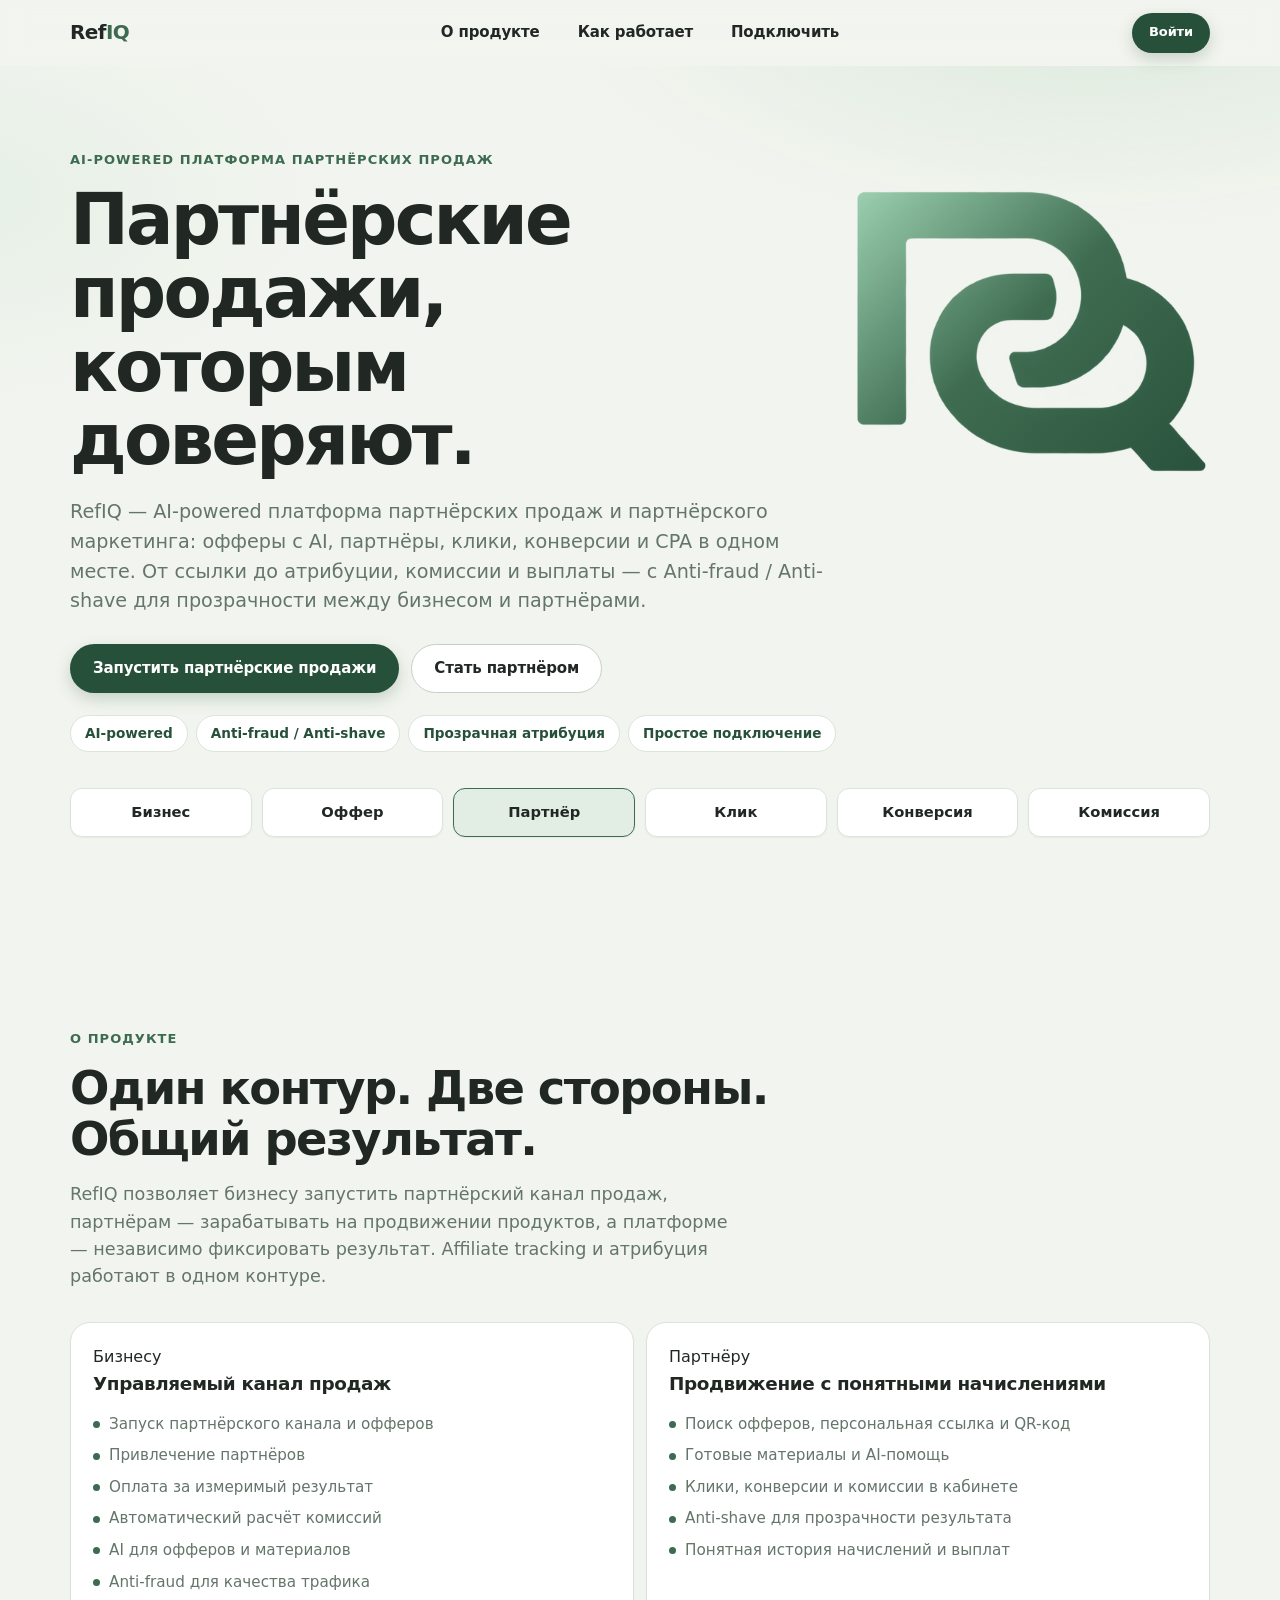
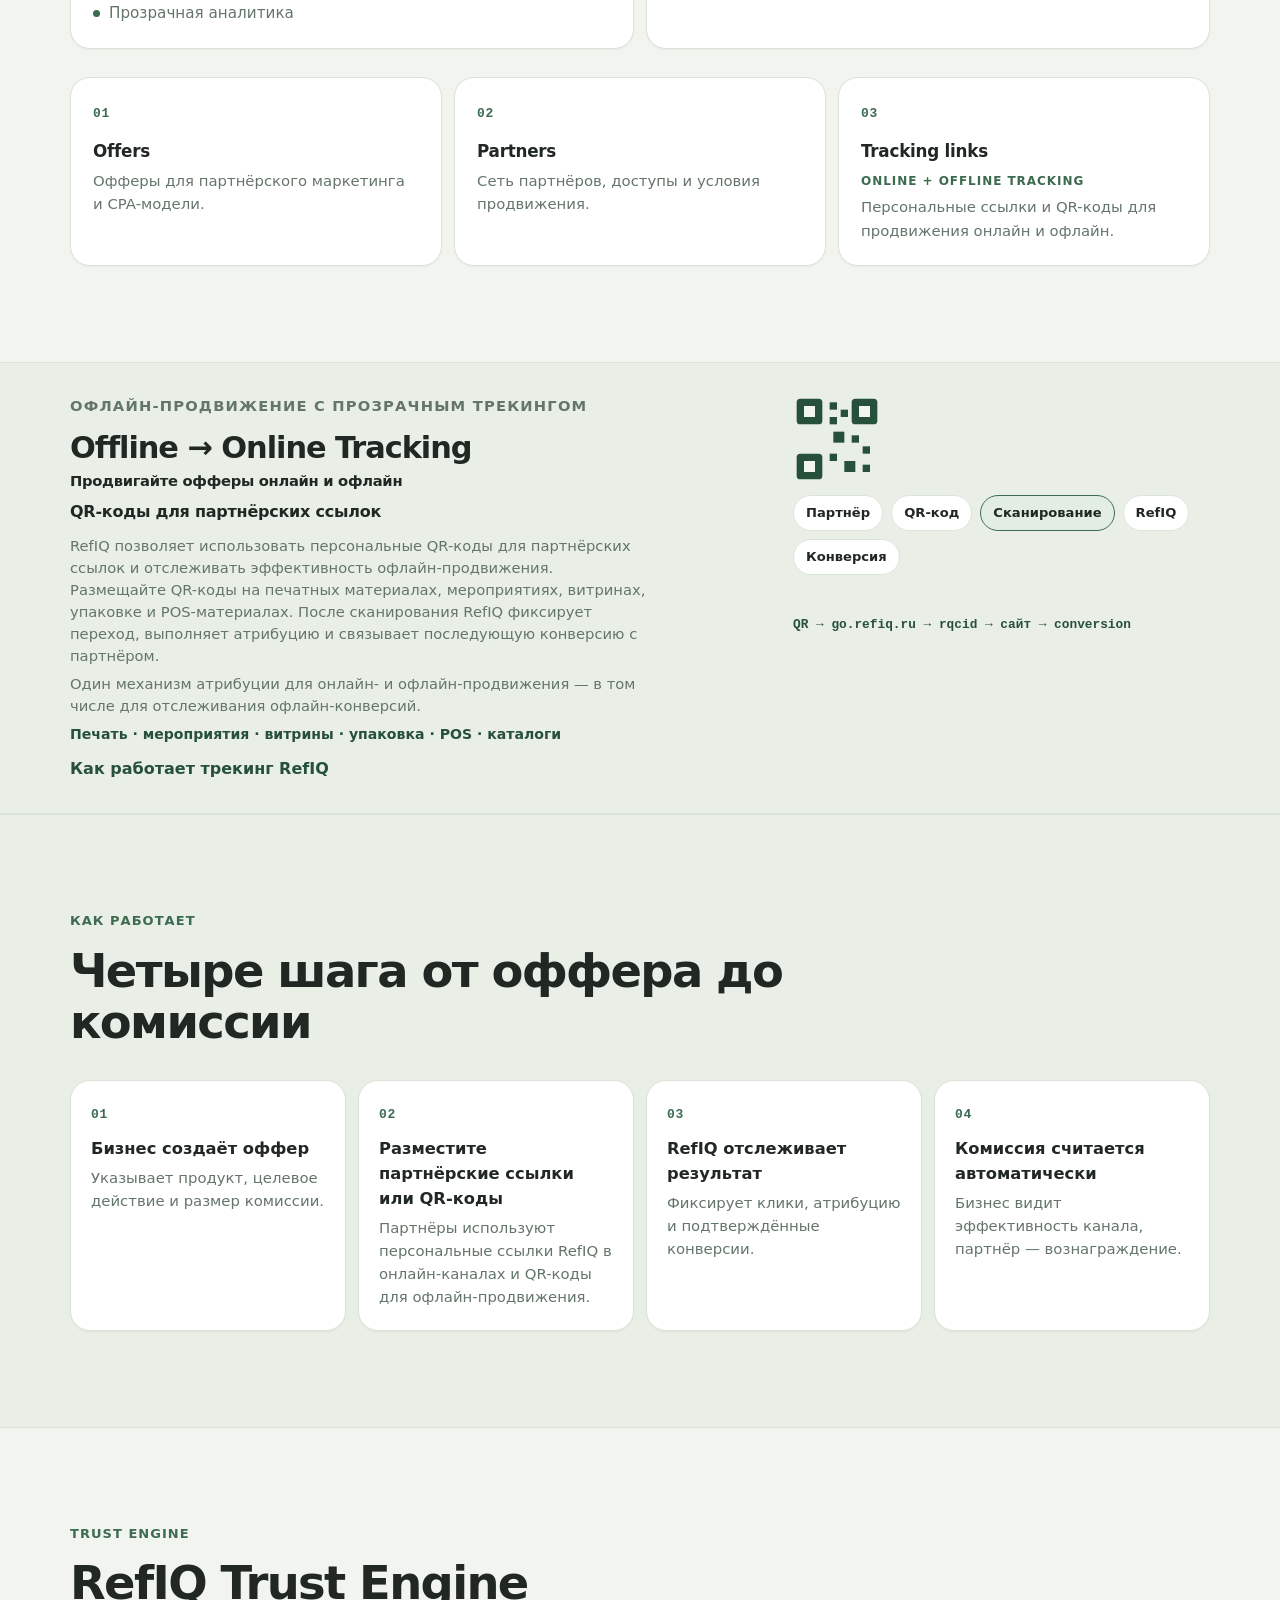
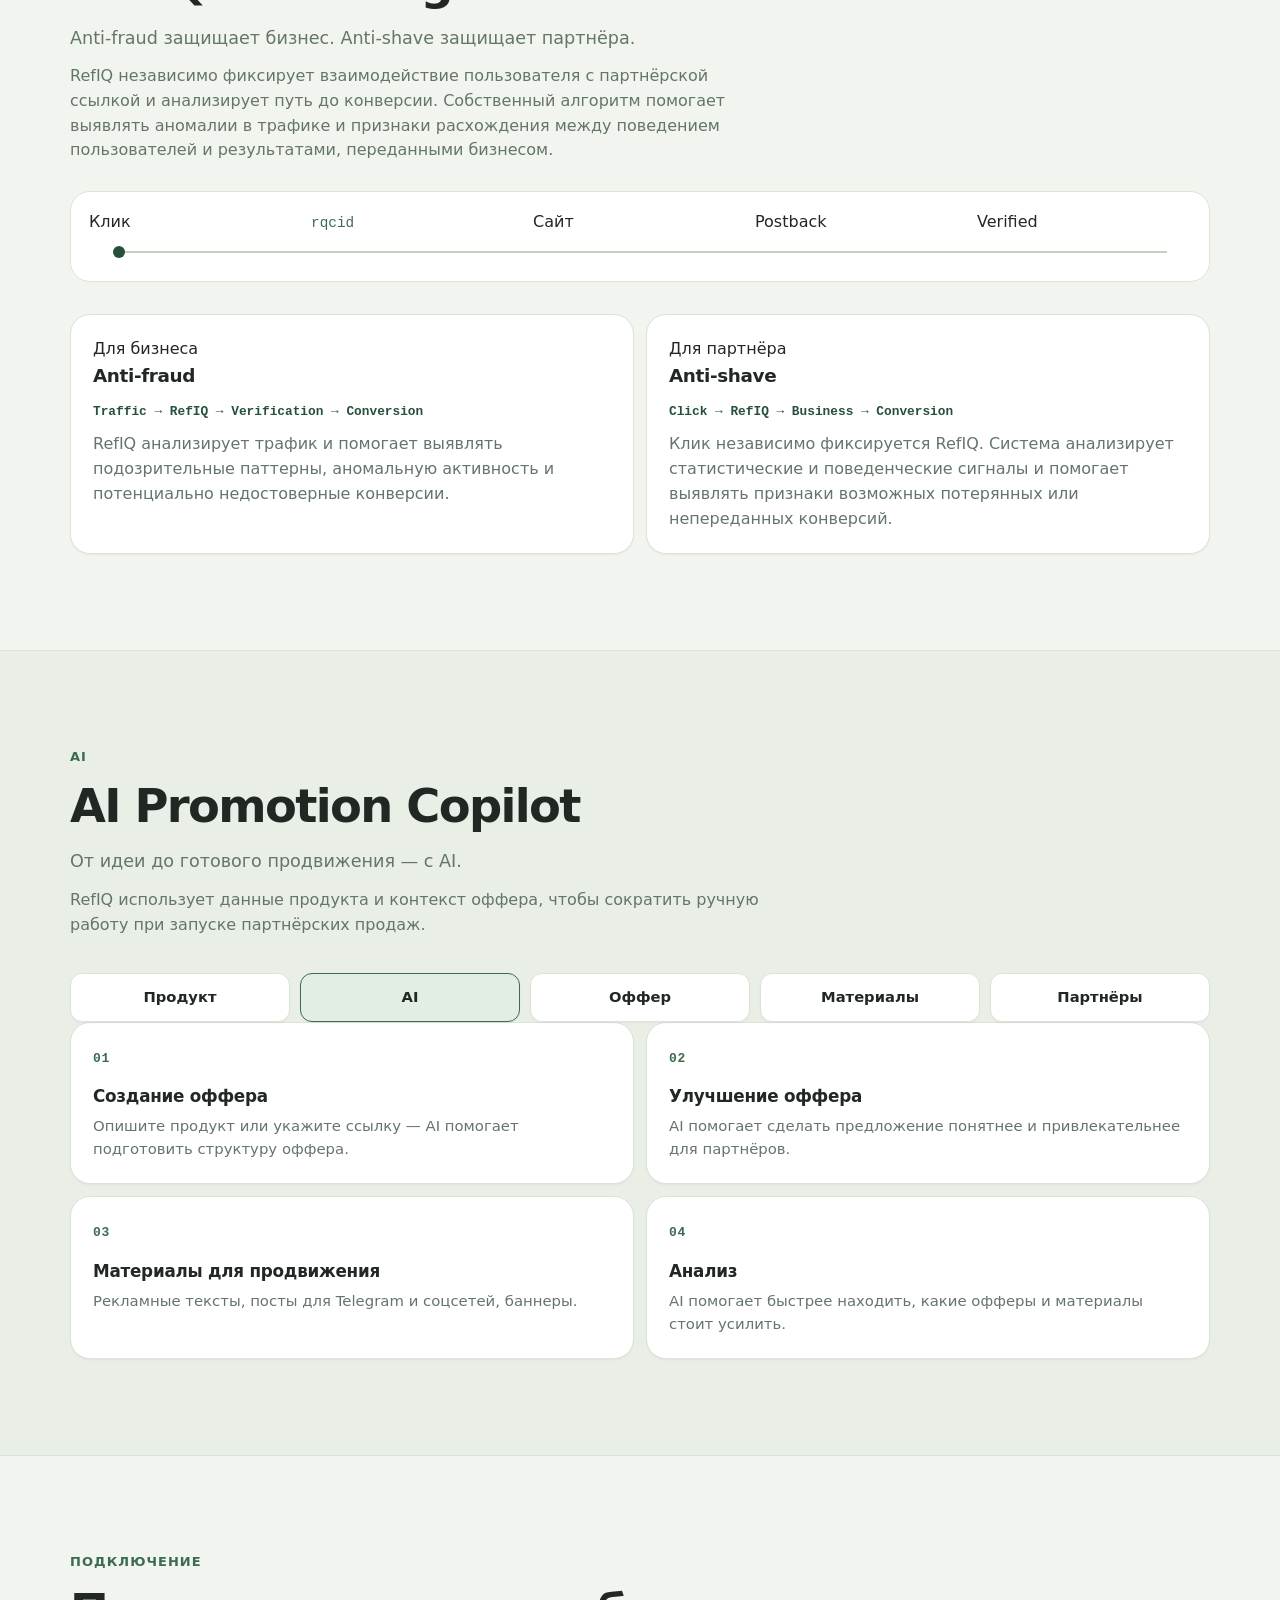
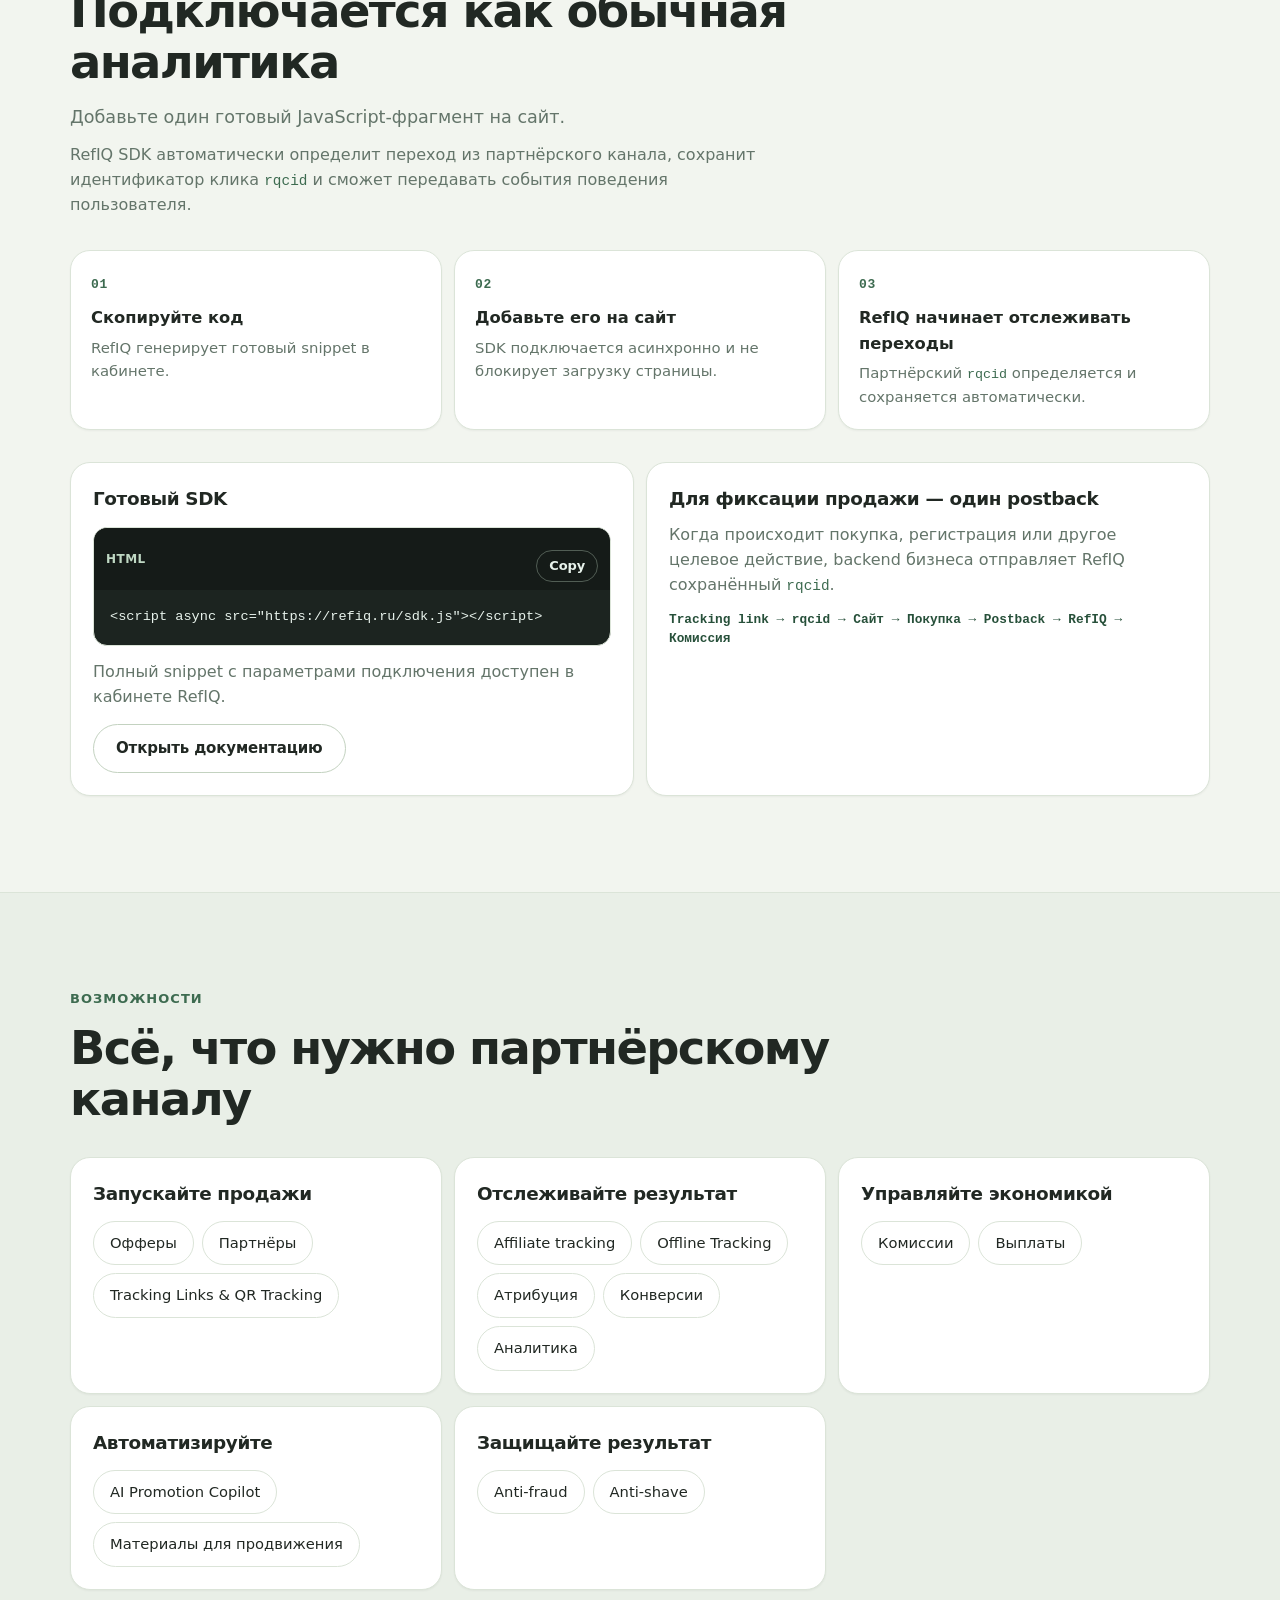
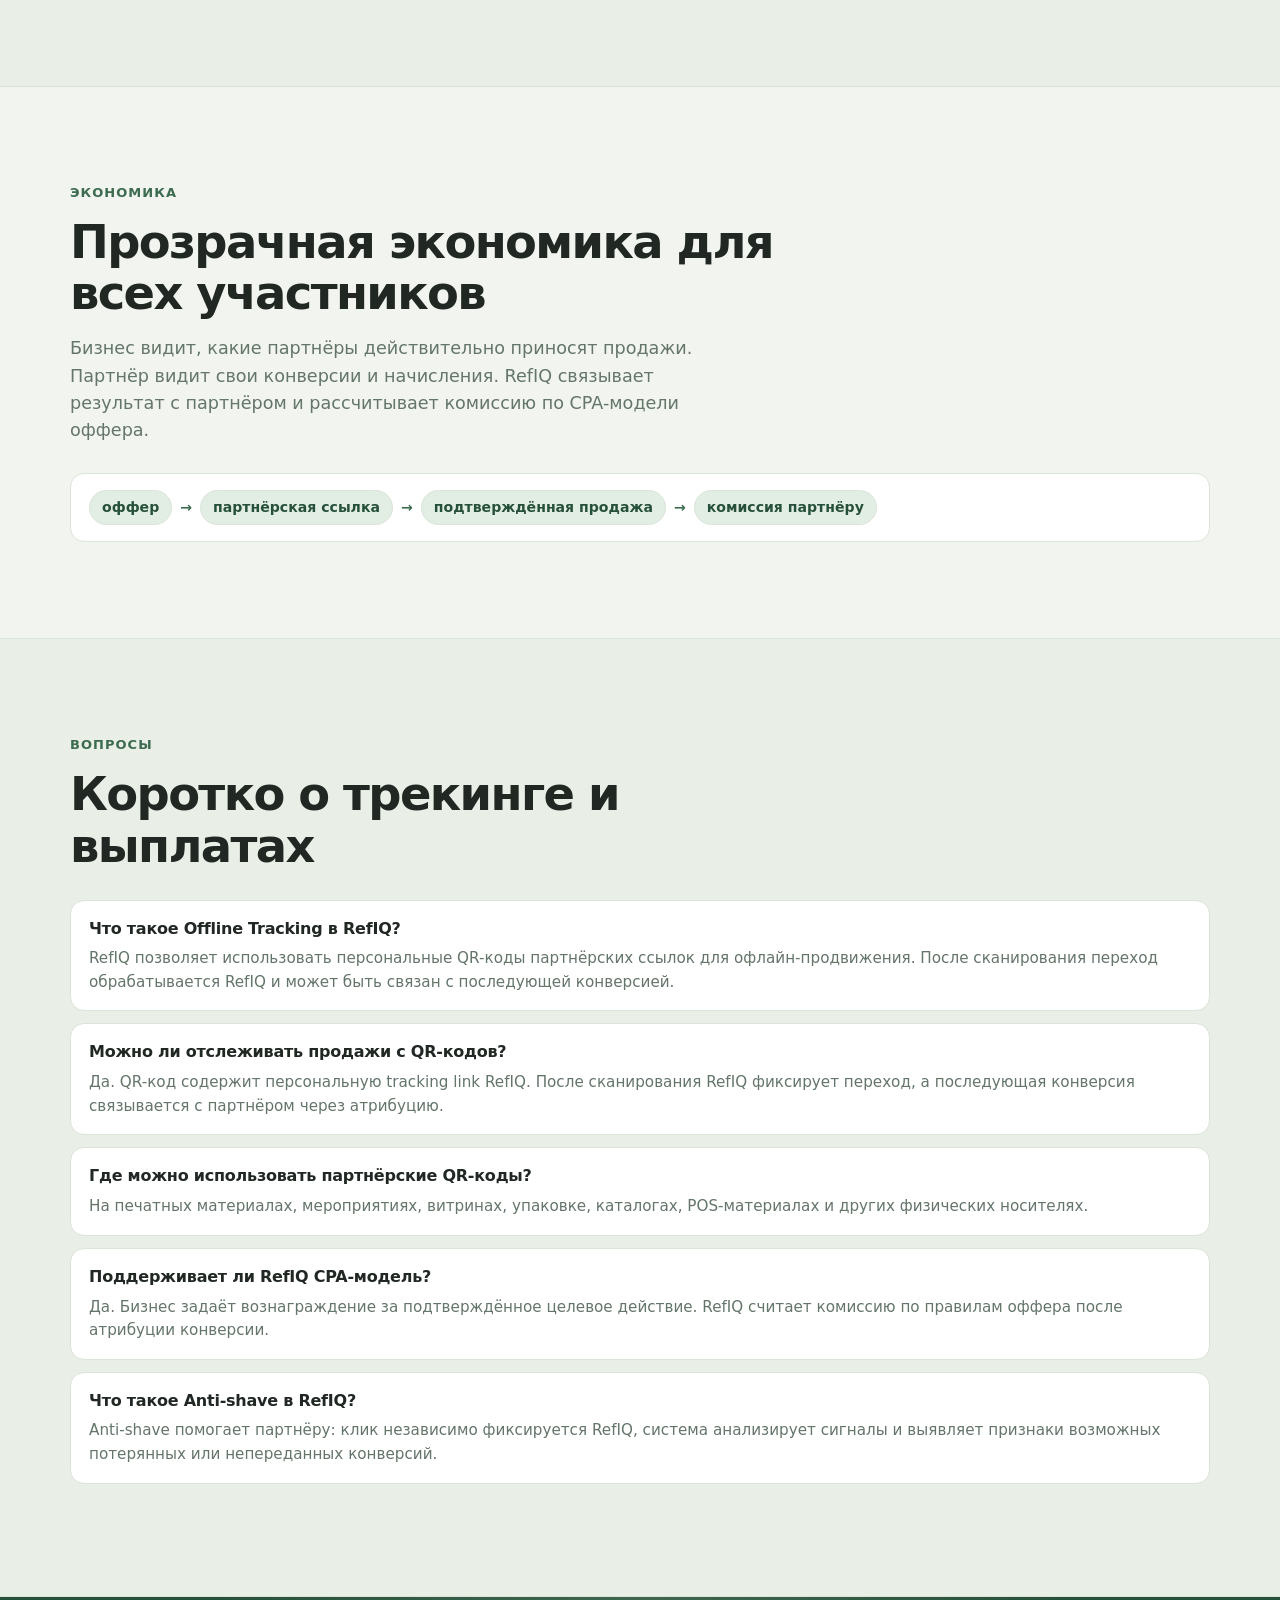
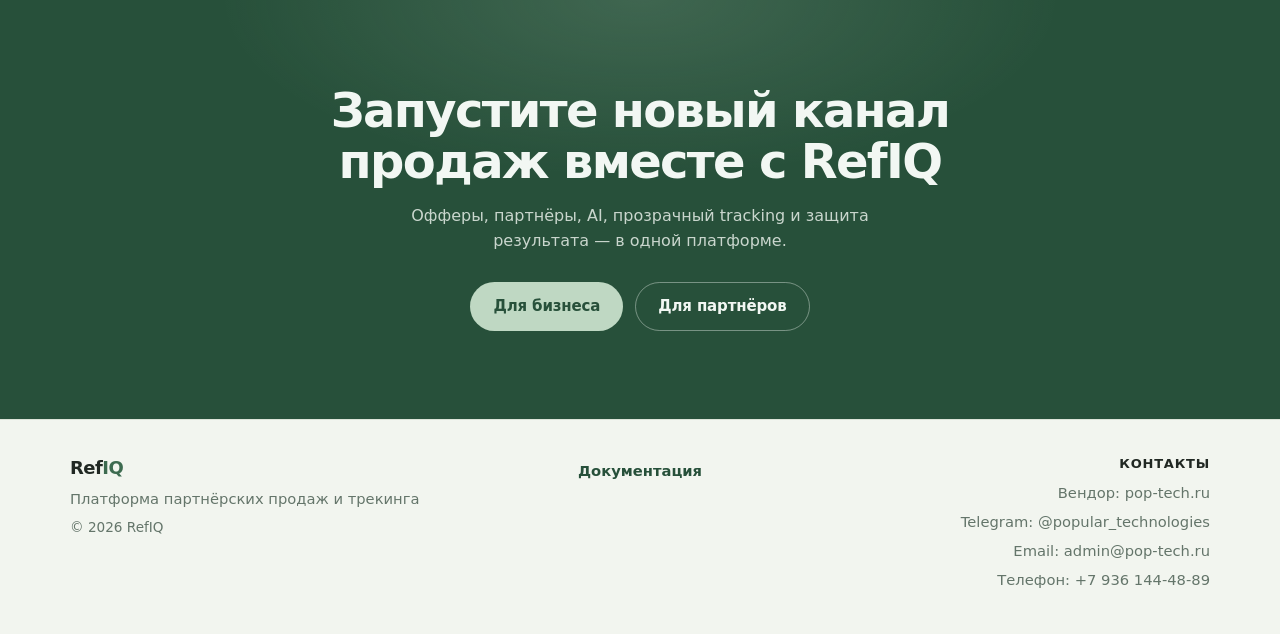
==== index.html @ 7101e26c "landing" ====
<!DOCTYPE html>
<html lang="ru">
<head>
  <meta charset="UTF-8" />
  <meta name="viewport" content="width=device-width, initial-scale=1.0" />
  <title>RefIQ — партнёрские продажи с AI и Offline Tracking</title>
  <meta name="description" content="RefIQ — AI-powered платформа для партнёрских продаж и партнёрского маркетинга: affiliate tracking, CPA-модель, QR-коды и Offline Tracking, атрибуция, комиссии, Anti-fraud и Anti-shave." />
  <meta name="robots" content="index, follow, max-image-preview:large, max-snippet:-1, max-video-preview:-1" />
  <meta name="googlebot" content="index, follow" />
  <meta name="yandex" content="index, follow" />
  <meta name="author" content="RefIQ" />
  <meta name="application-name" content="RefIQ" />
  <link rel="canonical" href="https://refiq.ru/" />
  <link rel="alternate" hreflang="ru" href="https://refiq.ru/" />
  <link rel="alternate" hreflang="x-default" href="https://refiq.ru/" />
  <link rel="sitemap" type="application/xml" href="https://refiq.ru/sitemap.xml" />
  <meta property="og:site_name" content="RefIQ" />
  <meta property="og:title" content="RefIQ — партнёрские продажи с AI и Offline Tracking" />
  <meta property="og:description" content="AI-powered платформа партнёрских продаж: affiliate tracking, CPA, QR-коды, Offline Tracking, Anti-fraud и Anti-shave." />
  <meta property="og:type" content="website" />
  <meta property="og:locale" content="ru_RU" />
  <meta property="og:url" content="https://refiq.ru/" />
  <meta property="og:image" content="https://refiq.ru/assets/apple-touch-icon.png" />
  <meta property="og:image:alt" content="RefIQ — платформа партнёрских продаж" />
  <meta name="twitter:card" content="summary" />
  <meta name="twitter:title" content="RefIQ — партнёрские продажи с AI и Offline Tracking" />
  <meta name="twitter:description" content="Affiliate tracking, CPA-модель, QR-коды и Offline Tracking в одной платформе партнёрского маркетинга." />
  <meta name="twitter:image" content="https://refiq.ru/assets/apple-touch-icon.png" />
  <meta name="theme-color" content="#f2f5ef" />
  <link rel="icon" type="image/png" sizes="32x32" href="assets/favicon-32x32.png" />
  <link rel="icon" type="image/png" sizes="16x16" href="assets/favicon-16x16.png" />
  <link rel="shortcut icon" href="assets/favicon.ico" />
  <link rel="apple-touch-icon" href="assets/apple-touch-icon.png" />
  <link rel="stylesheet" href="styles.css" />
  <script type="application/ld+json">
  {
    "@context": "https://schema.org",
    "@graph": [
      {
        "@type": "Organization",
        "@id": "https://refiq.ru/#organization",
        "name": "RefIQ",
        "url": "https://refiq.ru/",
        "logo": "https://refiq.ru/assets/apple-touch-icon.png",
        "description": "AI-powered платформа партнёрских продаж и партнёрского маркетинга с affiliate tracking, CPA-моделью и Offline Tracking через QR-коды.",
        "email": "admin@pop-tech.ru",
        "telephone": "+79361444889",
        "sameAs": [
          "https://pop-tech.ru",
          "https://t.me/popular_technologies"
        ]
      },
      {
        "@type": "WebSite",
        "@id": "https://refiq.ru/#website",
        "url": "https://refiq.ru/",
        "name": "RefIQ",
        "inLanguage": "ru-RU",
        "publisher": { "@id": "https://refiq.ru/#organization" }
      },
      {
        "@type": "SoftwareApplication",
        "@id": "https://refiq.ru/#app",
        "name": "RefIQ",
        "applicationCategory": "BusinessApplication",
        "operatingSystem": "Web",
        "url": "https://app.refiq.ru",
        "publisher": { "@id": "https://refiq.ru/#organization" },
        "description": "Платформа партнёрских продаж и affiliate marketing: офферы, партнёры, CPA-модель, affiliate tracking, Offline Tracking через QR-коды, атрибуция, комиссии, Anti-fraud и Anti-shave.",
        "featureList": [
          "партнёрские продажи",
          "партнёрский маркетинг",
          "affiliate tracking",
          "CPA-модель",
          "Offline Tracking",
          "QR Tracking",
          "Anti-fraud",
          "Anti-shave",
          "AI Promotion Copilot"
        ]
      },
      {
        "@type": "WebPage",
        "@id": "https://refiq.ru/#webpage",
        "url": "https://refiq.ru/",
        "name": "RefIQ — партнёрские продажи с AI и Offline Tracking",
        "isPartOf": { "@id": "https://refiq.ru/#website" },
        "about": { "@id": "https://refiq.ru/#app" },
        "inLanguage": "ru-RU",
        "description": "Платформа партнёрских продаж RefIQ: affiliate marketing, CPA-модель, affiliate tracking, QR-коды и Offline Tracking."
      },
      {
        "@type": "FAQPage",
        "@id": "https://refiq.ru/#faq",
        "mainEntity": [
          {
            "@type": "Question",
            "name": "Что такое Offline Tracking в RefIQ?",
            "acceptedAnswer": {
              "@type": "Answer",
              "text": "RefIQ позволяет использовать персональные QR-коды партнёрских ссылок для офлайн-продвижения. После сканирования переход обрабатывается RefIQ и может быть связан с последующей конверсией."
            }
          },
          {
            "@type": "Question",
            "name": "Можно ли отслеживать продажи с QR-кодов?",
            "acceptedAnswer": {
              "@type": "Answer",
              "text": "Да. QR-код содержит персональную tracking link RefIQ. После сканирования RefIQ фиксирует переход, а последующая конверсия связывается с партнёром через механизм атрибуции."
            }
          },
          {
            "@type": "Question",
            "name": "Где можно использовать партнёрские QR-коды?",
            "acceptedAnswer": {
              "@type": "Answer",
              "text": "На печатных материалах, мероприятиях, витринах, упаковке, каталогах, POS-материалах и других физических носителях."
            }
          },
          {
            "@type": "Question",
            "name": "Поддерживает ли RefIQ CPA-модель?",
            "acceptedAnswer": {
              "@type": "Answer",
              "text": "Да. Бизнес задаёт вознаграждение за подтверждённое целевое действие. RefIQ считает комиссию по правилам оффера после атрибуции конверсии."
            }
          },
          {
            "@type": "Question",
            "name": "Что такое Anti-shave в RefIQ?",
            "acceptedAnswer": {
              "@type": "Answer",
              "text": "Anti-shave помогает партнёру: клик независимо фиксируется RefIQ, система анализирует сигналы и выявляет признаки возможных потерянных или непереданных конверсий."
            }
          }
        ]
      }
    ]
  }
  </script>
  <!-- Yandex.Metrika counter -->
  <script type="text/javascript">
    (function(m,e,t,r,i,k,a){
      m[i]=m[i]||function(){(m[i].a=m[i].a||[]).push(arguments)};
      m[i].l=1*new Date();
      for (var j = 0; j < document.scripts.length; j++) {if (document.scripts[j].src === r) { return; }}
      k=e.createElement(t),a=e.getElementsByTagName(t)[0],k.async=1,k.src=r,a.parentNode.insertBefore(k,a)
    })(window, document,'script','https://mc.yandex.ru/metrika/tag.js?id=111877722', 'ym');

    ym(111877722, 'init', {ssr:true, webvisor:true, clickmap:true, ecommerce:"dataLayer", referrer: document.referrer, url: location.href, accurateTrackBounce:true, trackLinks:true});
  </script>
  <noscript><div><img src="https://mc.yandex.ru/watch/111877722" style="position:absolute; left:-9999px;" alt="" /></div></noscript>
  <!-- /Yandex.Metrika counter -->
</head>
<body>
  <a class="skip-link" href="#main">Перейти к содержимому</a>

  <header class="site-header" id="top">
    <div class="container header-inner">
      <a class="logo" href="/" aria-label="RefIQ — на главную">Ref<span>IQ</span></a>

      <nav class="nav" id="nav" aria-label="Основная навигация">
        <a href="#product">О продукте</a>
        <a href="#how-it-works">Как работает</a>
        <a href="/howto">Подключить</a>
      </nav>

      <a class="btn btn-primary btn-sm header-cta" href="https://app.refiq.ru">Войти</a>

      <button class="nav-toggle" type="button" aria-expanded="false" aria-controls="nav" aria-label="Открыть меню">
        <span></span>
        <span></span>
      </button>
    </div>
  </header>

  <main id="main">
    <section class="hero" aria-labelledby="hero-title">
      <div class="container">
        <p class="eyebrow">AI-powered платформа партнёрских продаж</p>
        <div class="hero-title-row">
          <h1 id="hero-title">Партнёрские продажи, которым доверяют.</h1>
          <div class="hero-mark" role="img" aria-label="Логотип RefIQ"></div>
        </div>
        <p class="lead">
          RefIQ — AI-powered платформа партнёрских продаж и партнёрского маркетинга:
          офферы с AI, партнёры, клики, конверсии и CPA в одном месте.
          От ссылки до атрибуции, комиссии и выплаты — с Anti-fraud / Anti-shave для прозрачности между бизнесом и партнёрами.
        </p>
        <div class="actions">
          <a class="btn btn-primary" href="https://app.refiq.ru">Запустить партнёрские продажи</a>
          <a class="btn btn-ghost" href="https://app.refiq.ru">Стать партнёром</a>
        </div>

        <ul class="pills" aria-label="Ключевые преимущества">
          <li>AI-powered</li>
          <li>Anti-fraud / Anti-shave</li>
          <li>Прозрачная атрибуция</li>
          <li>Простое подключение</li>
        </ul>

        <ol class="hero-flow" aria-label="Путь от оффера до комиссии">
          <li>Бизнес</li>
          <li>Оффер</li>
          <li>Партнёр</li>
          <li>Клик</li>
          <li>Конверсия</li>
          <li>Комиссия</li>
        </ol>
      </div>
    </section>

    <section class="section" id="product" aria-labelledby="product-title">
      <div class="container">
        <p class="eyebrow">О продукте</p>
        <h2 class="section-title" id="product-title">Один контур. Две стороны. Общий результат.</h2>
        <p class="section-lead">
          RefIQ позволяет бизнесу запустить партнёрский канал продаж, партнёрам — зарабатывать на продвижении продуктов, а платформе — независимо фиксировать результат. Affiliate tracking и атрибуция работают в одном контуре.
        </p>

        <div class="split" data-reveal>
          <article class="split-card">
            <p class="card-role">Бизнесу</p>
            <h3>Управляемый канал продаж</h3>
            <ul>
              <li>Запуск партнёрского канала и офферов</li>
              <li>Привлечение партнёров</li>
              <li>Оплата за измеримый результат</li>
              <li>Автоматический расчёт комиссий</li>
              <li>AI для офферов и материалов</li>
              <li>Anti-fraud для качества трафика</li>
              <li>Прозрачная аналитика</li>
            </ul>
          </article>
          <article class="split-card">
            <p class="card-role">Партнёру</p>
            <h3>Продвижение с понятными начислениями</h3>
            <ul>
              <li>Поиск офферов, персональная ссылка и QR-код</li>
              <li>Готовые материалы и AI-помощь</li>
              <li>Клики, конверсии и комиссии в кабинете</li>
              <li>Anti-shave для прозрачности результата</li>
              <li>Понятная история начислений и выплат</li>
            </ul>
          </article>
        </div>

        <ol class="cards cards-3 product-modules" data-reveal>
          <li>
            <span class="num">01</span>
            <h3>Offers</h3>
            <p>Офферы для партнёрского маркетинга и CPA-модели.</p>
          </li>
          <li>
            <span class="num">02</span>
            <h3>Partners</h3>
            <p>Сеть партнёров, доступы и условия продвижения.</p>
          </li>
          <li>
            <span class="num">03</span>
            <h3>Tracking links</h3>
            <p class="card-role">Online + Offline Tracking</p>
            <p>Персональные ссылки и QR-коды для продвижения онлайн и офлайн.</p>
          </li>
        </ol>
      </div>
    </section>

    <section class="offline-callout" id="offline-tracking" aria-labelledby="offline-title">
      <div class="container offline-inner" data-reveal>
        <div class="offline-copy">
          <p class="eyebrow">Офлайн-продвижение с прозрачным трекингом</p>
          <h2 class="section-title" id="offline-title">Offline → Online Tracking</h2>
          <p class="offline-headline">Продвигайте офферы онлайн и офлайн</p>
          <h3 class="offline-sub">QR-коды для партнёрских ссылок</h3>
          <p>
            RefIQ позволяет использовать персональные QR-коды для партнёрских ссылок и отслеживать эффективность офлайн-продвижения.
            Размещайте QR-коды на печатных материалах, мероприятиях, витринах, упаковке и POS-материалах.
            После сканирования RefIQ фиксирует переход, выполняет атрибуцию и связывает последующую конверсию с партнёром.
          </p>
          <p>Один механизм атрибуции для онлайн- и офлайн-продвижения — в том числе для отслеживания офлайн-конверсий.</p>
          <p class="offline-uses">Печать · мероприятия · витрины · упаковка · POS · каталоги</p>
          <a class="offline-link" href="/docs#redirect">Как работает трекинг RefIQ</a>
        </div>
        <div class="offline-visual">
          <div class="offline-qr" aria-hidden="true">
            <svg viewBox="0 0 48 48" width="88" height="88" fill="currentColor" aria-hidden="true">
              <rect x="2" y="2" width="14" height="14" rx="2"/>
              <rect x="32" y="2" width="14" height="14" rx="2"/>
              <rect x="2" y="32" width="14" height="14" rx="2"/>
              <rect x="6" y="6" width="6" height="6" fill="#f2f5ef"/>
              <rect x="36" y="6" width="6" height="6" fill="#f2f5ef"/>
              <rect x="6" y="36" width="6" height="6" fill="#f2f5ef"/>
              <rect x="20" y="4" width="4" height="4"/>
              <rect x="26" y="8" width="4" height="4"/>
              <rect x="20" y="12" width="4" height="4"/>
              <rect x="22" y="20" width="6" height="6"/>
              <rect x="32" y="22" width="4" height="4"/>
              <rect x="38" y="28" width="4" height="4"/>
              <rect x="20" y="32" width="4" height="4"/>
              <rect x="28" y="36" width="6" height="6"/>
              <rect x="38" y="38" width="4" height="4"/>
            </svg>
            <span class="offline-scan"></span>
            <span class="offline-pulse"></span>
          </div>
          <div class="offline-track">
            <ol class="offline-flow" aria-label="Путь Offline Tracking">
              <li>Партнёр</li>
              <li>QR-код</li>
              <li>Сканирование</li>
              <li>RefIQ</li>
              <li>Конверсия</li>
            </ol>
            <span class="offline-packet"></span>
          </div>
          <p class="scheme-mini">QR → go.refiq.ru → rqcid → сайт → conversion</p>
        </div>
      </div>
    </section>

    <section class="section section-alt" id="how-it-works" aria-labelledby="how-title">
      <div class="container">
        <p class="eyebrow">Как работает</p>
        <h2 class="section-title" id="how-title">Четыре шага от оффера до комиссии</h2>
        <ol class="steps-flow" data-reveal>
          <li>
            <span class="num">01</span>
            <h3>Бизнес создаёт оффер</h3>
            <p>Указывает продукт, целевое действие и размер комиссии.</p>
          </li>
          <li>
            <span class="num">02</span>
            <h3>Разместите партнёрские ссылки или QR-коды</h3>
            <p>Партнёры используют персональные ссылки RefIQ в онлайн-каналах и QR-коды для офлайн-продвижения.</p>
          </li>
          <li>
            <span class="num">03</span>
            <h3>RefIQ отслеживает результат</h3>
            <p>Фиксирует клики, атрибуцию и подтверждённые конверсии.</p>
          </li>
          <li>
            <span class="num">04</span>
            <h3>Комиссия считается автоматически</h3>
            <p>Бизнес видит эффективность канала, партнёр — вознаграждение.</p>
          </li>
        </ol>
      </div>
    </section>

    <section class="section" id="trust" aria-labelledby="trust-title">
      <div class="container">
        <p class="eyebrow">Trust Engine</p>
        <h2 class="section-title" id="trust-title">RefIQ Trust Engine</h2>
        <p class="section-lead">Anti-fraud защищает бизнес. Anti-shave защищает партнёра.</p>
        <p class="section-copy">
          RefIQ независимо фиксирует взаимодействие пользователя с партнёрской ссылкой и анализирует путь до конверсии. Собственный алгоритм помогает выявлять аномалии в трафике и признаки расхождения между поведением пользователей и результатами, переданными бизнесом.
        </p>

        <div class="trust-track" data-reveal aria-hidden="true">
          <ol class="trust-nodes">
            <li>Клик</li>
            <li><code>rqcid</code></li>
            <li>Сайт</li>
            <li>Postback</li>
            <li>Verified</li>
          </ol>
          <div class="trust-line"><span class="trust-packet"></span></div>
        </div>

        <div class="split">
          <article class="split-card">
            <p class="card-role">Для бизнеса</p>
            <h3>Anti-fraud</h3>
            <p class="scheme-mini" aria-hidden="true">Traffic → RefIQ → Verification → Conversion</p>
            <p>RefIQ анализирует трафик и помогает выявлять подозрительные паттерны, аномальную активность и потенциально недостоверные конверсии.</p>
          </article>
          <article class="split-card">
            <p class="card-role">Для партнёра</p>
            <h3>Anti-shave</h3>
            <p class="scheme-mini" aria-hidden="true">Click → RefIQ → Business → Conversion</p>
            <p>Клик независимо фиксируется RefIQ. Система анализирует статистические и поведенческие сигналы и помогает выявлять признаки возможных потерянных или непереданных конверсий.</p>
          </article>
        </div>
      </div>
    </section>

    <section class="section section-alt" id="ai" aria-labelledby="ai-title">
      <div class="container">
        <p class="eyebrow">AI</p>
        <h2 class="section-title" id="ai-title">AI Promotion Copilot</h2>
        <p class="section-lead">От идеи до готового продвижения — с AI.</p>
        <p class="section-copy">
          RefIQ использует данные продукта и контекст оффера, чтобы сократить ручную работу при запуске партнёрских продаж.
        </p>

        <ol class="ai-flow" data-reveal aria-label="Как AI помогает запустить продвижение">
          <li>Продукт</li>
          <li>AI</li>
          <li>Оффер</li>
          <li>Материалы</li>
          <li>Партнёры</li>
        </ol>

        <ol class="cards cards-2">
          <li>
            <span class="num">01</span>
            <h3>Создание оффера</h3>
            <p>Опишите продукт или укажите ссылку — AI помогает подготовить структуру оффера.</p>
          </li>
          <li>
            <span class="num">02</span>
            <h3>Улучшение оффера</h3>
            <p>AI помогает сделать предложение понятнее и привлекательнее для партнёров.</p>
          </li>
          <li>
            <span class="num">03</span>
            <h3>Материалы для продвижения</h3>
            <p>Рекламные тексты, посты для Telegram и соцсетей, баннеры.</p>
          </li>
          <li>
            <span class="num">04</span>
            <h3>Анализ</h3>
            <p>AI помогает быстрее находить, какие офферы и материалы стоит усилить.</p>
          </li>
        </ol>
      </div>
    </section>

    <section class="section" id="start" aria-labelledby="start-title">
      <div class="container">
        <p class="eyebrow">Подключение</p>
        <h2 class="section-title" id="start-title">Подключается как обычная аналитика</h2>
        <p class="section-lead">Добавьте один готовый JavaScript-фрагмент на сайт.</p>
        <p class="section-copy">
          RefIQ SDK автоматически определит переход из партнёрского канала, сохранит идентификатор клика <code>rqcid</code> и сможет передавать события поведения пользователя.
        </p>

        <ol class="steps-flow steps-flow-3" data-reveal>
          <li>
            <span class="num">01</span>
            <h3>Скопируйте код</h3>
            <p>RefIQ генерирует готовый snippet в кабинете.</p>
          </li>
          <li>
            <span class="num">02</span>
            <h3>Добавьте его на сайт</h3>
            <p>SDK подключается асинхронно и не блокирует загрузку страницы.</p>
          </li>
          <li>
            <span class="num">03</span>
            <h3>RefIQ начинает отслеживать переходы</h3>
            <p>Партнёрский <code>rqcid</code> определяется и сохраняется автоматически.</p>
          </li>
        </ol>

        <div class="integrate" data-reveal>
          <article class="split-card">
            <h3>Готовый SDK</h3>
            <div class="code-block">
              <div class="code-meta">
                <span>html</span>
                <button type="button" class="btn btn-ghost btn-sm copy-btn" data-copy="sdk-snippet">Copy</button>
              </div>
              <pre id="sdk-snippet"><code>&lt;script async src="https://refiq.ru/sdk.js"&gt;&lt;/script&gt;</code></pre>
            </div>
            <p>Полный snippet с параметрами подключения доступен в кабинете RefIQ.</p>
            <a class="btn btn-ghost" href="/docs">Открыть документацию</a>
          </article>
          <article class="split-card">
            <h3>Для фиксации продажи — один postback</h3>
            <p>Когда происходит покупка, регистрация или другое целевое действие, backend бизнеса отправляет RefIQ сохранённый <code>rqcid</code>.</p>
            <p class="scheme-mini">Tracking link → rqcid → Сайт → Покупка → Postback → RefIQ → Комиссия</p>
          </article>
        </div>
      </div>
    </section>

    <section class="section section-alt" id="features" aria-labelledby="features-title">
      <div class="container">
        <p class="eyebrow">Возможности</p>
        <h2 class="section-title" id="features-title">Всё, что нужно партнёрскому каналу</h2>
        <div class="feature-groups" data-reveal>
          <article>
            <h3>Запускайте продажи</h3>
            <ul class="tags">
              <li>Офферы</li>
              <li>Партнёры</li>
              <li>Tracking Links &amp; QR Tracking</li>
            </ul>
          </article>
          <article>
            <h3>Отслеживайте результат</h3>
            <ul class="tags">
              <li>Affiliate tracking</li>
              <li>Offline Tracking</li>
              <li>Атрибуция</li>
              <li>Конверсии</li>
              <li>Аналитика</li>
            </ul>
          </article>
          <article>
            <h3>Управляйте экономикой</h3>
            <ul class="tags">
              <li>Комиссии</li>
              <li>Выплаты</li>
            </ul>
          </article>
          <article>
            <h3>Автоматизируйте</h3>
            <ul class="tags">
              <li>AI Promotion Copilot</li>
              <li>Материалы для продвижения</li>
            </ul>
          </article>
          <article>
            <h3>Защищайте результат</h3>
            <ul class="tags">
              <li>Anti-fraud</li>
              <li>Anti-shave</li>
            </ul>
          </article>
        </div>
      </div>
    </section>

    <section class="section" id="money-flow" aria-labelledby="money-title">
      <div class="container">
        <p class="eyebrow">Экономика</p>
        <h2 class="section-title" id="money-title">Прозрачная экономика для всех участников</h2>
        <p class="section-lead">
          Бизнес видит, какие партнёры действительно приносят продажи. Партнёр видит свои конверсии и начисления. RefIQ связывает результат с партнёром и рассчитывает комиссию по CPA-модели оффера.
        </p>
        <p class="scheme money-scheme" aria-label="Схема расчёта">
          <span>оффер</span>
          <span class="scheme-arrow" aria-hidden="true">→</span>
          <span>партнёрская ссылка</span>
          <span class="scheme-arrow" aria-hidden="true">→</span>
          <span>подтверждённая продажа</span>
          <span class="scheme-arrow" aria-hidden="true">→</span>
          <span>комиссия партнёру</span>
        </p>
      </div>
    </section>

    <section class="section section-alt" id="faq" aria-labelledby="faq-title">
      <div class="container">
        <p class="eyebrow">Вопросы</p>
        <h2 class="section-title" id="faq-title">Коротко о трекинге и выплатах</h2>
        <dl class="faq" data-reveal>
          <div>
            <dt>Что такое Offline Tracking в RefIQ?</dt>
            <dd>RefIQ позволяет использовать персональные QR-коды партнёрских ссылок для офлайн-продвижения. После сканирования переход обрабатывается RefIQ и может быть связан с последующей конверсией.</dd>
          </div>
          <div>
            <dt>Можно ли отслеживать продажи с QR-кодов?</dt>
            <dd>Да. QR-код содержит персональную tracking link RefIQ. После сканирования RefIQ фиксирует переход, а последующая конверсия связывается с партнёром через атрибуцию.</dd>
          </div>
          <div>
            <dt>Где можно использовать партнёрские QR-коды?</dt>
            <dd>На печатных материалах, мероприятиях, витринах, упаковке, каталогах, POS-материалах и других физических носителях.</dd>
          </div>
          <div>
            <dt>Поддерживает ли RefIQ CPA-модель?</dt>
            <dd>Да. Бизнес задаёт вознаграждение за подтверждённое целевое действие. RefIQ считает комиссию по правилам оффера после атрибуции конверсии.</dd>
          </div>
          <div>
            <dt>Что такое Anti-shave в RefIQ?</dt>
            <dd>Anti-shave помогает партнёру: клик независимо фиксируется RefIQ, система анализирует сигналы и выявляет признаки возможных потерянных или непереданных конверсий.</dd>
          </div>
        </dl>
      </div>
    </section>

    <section class="cta" id="cta" aria-labelledby="cta-title">
      <div class="container">
        <h2 id="cta-title">Запустите новый канал продаж вместе с RefIQ</h2>
        <p>Офферы, партнёры, AI, прозрачный tracking и защита результата — в одной платформе.</p>
        <div class="actions">
          <a class="btn btn-primary" href="https://app.refiq.ru">Для бизнеса</a>
          <a class="btn btn-ghost" href="https://app.refiq.ru">Для партнёров</a>
        </div>
      </div>
    </section>
  </main>

  <footer class="site-footer">
    <div class="container footer-inner">
      <div class="footer-brand">
        <a class="logo" href="/">Ref<span>IQ</span></a>
        <p>Платформа партнёрских продаж и трекинга</p>
        <p class="footer-meta">© <span id="year"></span> RefIQ</p>
      </div>
      <nav class="footer-nav" aria-label="Дополнительно">
        <a href="/docs">Документация</a>
      </nav>
      <address class="footer-contacts">
        <p class="footer-contacts-title">Контакты</p>
        <p>Вендор: <a href="https://pop-tech.ru">pop-tech.ru</a></p>
        <p>Telegram: <a href="https://t.me/popular_technologies">@popular_technologies</a></p>
        <p>Email: <a href="mailto:admin@pop-tech.ru">admin@pop-tech.ru</a></p>
        <p>Телефон: <a href="tel:+79361444889">+7 936 144-48-89</a></p>
      </address>
    </div>
  </footer>

  <script src="script.js" defer></script>
</body>
</html>
---- styles.css ----
/* RefIQ — светлая зелёно-мятная палитра, крупная типографика, системные шрифты, mobile-first */

:root {
  --bg: #f2f5ef;
  --surface: #e9efe7;
  --card: #ffffff;
  --card-hover: #f6faf4;
  --border: #dbe4d8;
  --border-strong: #c3d2c0;
  --text: #212823;
  --muted: #64756a;
  --green: #3d6b50;
  --green-deep: #27503a;
  --mint: #bfd8c3;
  --mint-light: #e2eee4;
  --shadow-sm: 0 1px 2px rgba(33, 40, 35, 0.05);
  --shadow-md: 0 12px 28px rgba(33, 40, 35, 0.1);
  --radius: 14px;
  --radius-lg: 20px;
  --container: 1140px;
  --gutter: clamp(18px, 4vw, 44px);
  --header-h: 66px;
  --ease: cubic-bezier(0.22, 1, 0.36, 1);
  --font: system-ui, -apple-system, "Segoe UI", Roboto, "Helvetica Neue", Arial, sans-serif;
  --mono: ui-monospace, SFMono-Regular, Menlo, Consolas, monospace;
}

*,
*::before,
*::after {
  box-sizing: border-box;
}

html {
  scroll-behavior: smooth;
  scroll-padding-top: calc(var(--header-h) + 16px);
}

body {
  margin: 0;
  font-family: var(--font);
  font-size: 16px;
  line-height: 1.55;
  color: var(--text);
  background: var(--bg);
  -webkit-font-smoothing: antialiased;
  text-rendering: optimizeLegibility;
}

a {
  color: inherit;
  text-decoration: none;
}

ul,
ol {
  margin: 0;
  padding: 0;
  list-style: none;
}

h1,
h2,
h3,
p {
  margin: 0;
}

code {
  font-family: var(--mono);
  font-size: 0.9em;
  color: var(--green);
  word-break: break-word;
}

.container {
  width: min(100% - (var(--gutter) * 2), var(--container));
  margin-inline: auto;
}

.skip-link {
  position: absolute;
  left: 16px;
  top: -48px;
  z-index: 1000;
  padding: 10px 14px;
  border-radius: 999px;
  background: var(--green-deep);
  color: #fff;
  font-weight: 600;
}

.skip-link:focus {
  top: 16px;
}

/* Шапка */

.site-header {
  position: sticky;
  top: 0;
  z-index: 100;
  height: var(--header-h);
  background: rgba(242, 245, 239, 0.85);
  backdrop-filter: blur(14px);
  -webkit-backdrop-filter: blur(14px);
  border-bottom: 1px solid transparent;
  transition: border-color 0.25s var(--ease);
}

.site-header.is-scrolled {
  border-bottom-color: var(--border);
}

.header-inner {
  height: 100%;
  display: flex;
  align-items: center;
  gap: 16px;
}

.logo {
  flex: 0 0 auto;
  font-size: 20px;
  font-weight: 750;
  letter-spacing: -0.03em;
}

.logo span {
  color: var(--green);
}

.nav {
  display: none;
  align-items: center;
  gap: 2px;
}

.nav a {
  padding: 8px 14px;
  border-radius: 999px;
  color: var(--text);
  font-size: 15px;
  font-weight: 600;
  letter-spacing: -0.01em;
  transition: color 0.2s var(--ease), background 0.2s var(--ease);
}

.nav a:hover,
.nav a:focus-visible {
  color: var(--green-deep);
  background: var(--mint-light);
  outline: none;
}

.header-cta {
  margin-left: auto;
}

.nav-toggle {
  width: 44px;
  height: 44px;
  border: 1px solid var(--border);
  border-radius: 12px;
  background: var(--card);
  display: inline-flex;
  flex-direction: column;
  justify-content: center;
  align-items: center;
  gap: 6px;
  cursor: pointer;
}

.nav-toggle span {
  display: block;
  width: 18px;
  height: 1.5px;
  background: var(--text);
  transition: transform 0.25s var(--ease);
}

.nav-toggle[aria-expanded="true"] span:first-child {
  transform: translateY(3.75px) rotate(45deg);
}

.nav-toggle[aria-expanded="true"] span:last-child {
  transform: translateY(-3.75px) rotate(-45deg);
}

body.nav-open {
  overflow: hidden;
}

body.nav-open .nav {
  display: flex;
  position: fixed;
  inset: var(--header-h) 0 0 0;
  flex-direction: column;
  align-items: stretch;
  gap: 6px;
  padding: 22px var(--gutter) 40px;
  background: var(--bg);
  overflow: auto;
}

body.nav-open .nav a {
  padding: 14px 16px;
  font-size: 18px;
  border: 1px solid var(--border);
  border-radius: var(--radius);
  background: var(--card);
  color: var(--text);
}

/* Кнопки */

.btn {
  display: inline-flex;
  align-items: center;
  justify-content: center;
  min-height: 48px;
  padding: 12px 22px;
  border-radius: 999px;
  border: 1px solid transparent;
  font: inherit;
  font-size: 15px;
  font-weight: 600;
  letter-spacing: -0.01em;
  cursor: pointer;
  transition: transform 0.2s var(--ease), background 0.2s var(--ease), border-color 0.2s var(--ease), color 0.2s var(--ease), box-shadow 0.2s var(--ease);
}

.btn:hover {
  transform: translateY(-1px);
}

.btn:focus-visible {
  outline: 2px solid var(--green);
  outline-offset: 3px;
}

.btn-primary {
  background: var(--green-deep);
  color: #fff;
  box-shadow: 0 6px 16px rgba(39, 80, 58, 0.22);
}

.btn-primary:hover {
  background: #1f4230;
  box-shadow: 0 9px 22px rgba(39, 80, 58, 0.28);
}

.btn-ghost {
  background: var(--card);
  color: var(--text);
  border-color: var(--border-strong);
}

.btn-ghost:hover {
  border-color: var(--green);
  color: var(--green);
}

.btn-sm {
  min-height: 40px;
  padding: 8px 16px;
  font-size: 13px;
}

/* Общие элементы секций */

.eyebrow {
  margin-bottom: 14px;
  color: var(--green);
  font-size: 13px;
  font-weight: 700;
  letter-spacing: 0.08em;
  text-transform: uppercase;
}

.section-title {
  max-width: 760px;
  font-size: clamp(1.7rem, 4.8vw, 2.9rem);
  line-height: 1.1;
  letter-spacing: -0.035em;
  font-weight: 750;
}

.section-lead {
  margin-top: 16px;
  max-width: 60ch;
  color: var(--muted);
  font-size: clamp(1rem, 2.2vw, 1.1rem);
}

.section-title + .cards,
.section-title + .problems,
.section-title + .tags,
.section-title + .flow {
  margin-top: 36px;
}

.section-lead + .cards,
.section-lead + .metrics {
  margin-top: 36px;
}

.actions {
  display: flex;
  flex-wrap: wrap;
  gap: 12px;
  margin-top: 28px;
}

.num {
  display: inline-block;
  color: var(--green);
  font-family: var(--mono);
  font-size: 13px;
  font-weight: 700;
  letter-spacing: 0.06em;
}

/* Hero */

.hero {
  padding: 52px 0 64px;
  background:
    radial-gradient(900px 420px at 85% -10%, rgba(191, 216, 195, 0.45), transparent 60%),
    radial-gradient(700px 380px at -5% 15%, rgba(226, 238, 228, 0.8), transparent 55%);
}

.hero h1 {
  font-size: clamp(2.15rem, 7vw, 4.4rem);
  line-height: 1.04;
  letter-spacing: -0.04em;
  font-weight: 780;
}

.hero-title-row {
  display: grid;
  grid-template-columns: minmax(0, 1.15fr) minmax(140px, 0.7fr);
  align-items: center;
  gap: clamp(14px, 3vw, 36px);
}

.hero-title-row h1 {
  max-width: none;
  min-width: 0;
}

.hero-mark {
  width: 100%;
  max-width: 360px;
  aspect-ratio: 488 / 397;
  justify-self: end;
  background: linear-gradient(135deg, #9fd4b4 0%, #3d6b50 48%, #27503a 100%);
  -webkit-mask-image: url("assets/logo.png");
  mask-image: url("assets/logo.png");
  -webkit-mask-size: contain;
  mask-size: contain;
  -webkit-mask-repeat: no-repeat;
  mask-repeat: no-repeat;
  -webkit-mask-position: center;
  mask-position: center;
}

.lead {
  margin-top: 20px;
  max-width: 64ch;
  color: var(--muted);
  font-size: clamp(1rem, 2.4vw, 1.2rem);
}

.page-error {
  min-height: 100%;
  display: flex;
  align-items: center;
  padding-block: 56px 48px;
}

.page-error .hero-title-row {
  grid-template-columns: minmax(0, 1fr) minmax(120px, 0.55fr);
}

.page-error .hero-mark {
  max-width: 280px;
}

.page-404 {
  min-height: 100svh;
  display: flex;
  flex-direction: column;
}

.page-404 #main {
  flex: 1 1 auto;
  display: flex;
  flex-direction: column;
}

.page-404 .page-error {
  flex: 1 1 auto;
}

.page-404 .site-footer {
  margin-top: auto;
  padding: 18px 0 22px;
}

.page-404 .footer-inner {
  gap: 6px;
}

/* Подключение к сайту: шаги со стрелками */

.connect {
  margin-top: 40px;
  padding: 18px 20px;
  border: 1px solid var(--border);
  border-radius: var(--radius-lg);
  background: var(--card);
  box-shadow: var(--shadow-sm);
}

.connect-title {
  margin-bottom: 14px;
  color: var(--green);
  font-size: 12px;
  font-weight: 700;
  letter-spacing: 0.1em;
  text-transform: uppercase;
}

.connect-steps {
  display: flex;
  flex-direction: column;
  align-items: flex-start;
  gap: 8px;
}

.connect-steps li:not(.connect-arrow) {
  display: inline-flex;
  align-items: center;
  gap: 10px;
  padding: 10px 16px;
  border: 1px solid var(--border);
  border-radius: 999px;
  background: var(--mint-light);
  font-size: 0.95rem;
  font-weight: 600;
  letter-spacing: -0.01em;
  transition: border-color 0.2s var(--ease);
}

.connect-steps li:not(.connect-arrow):hover {
  border-color: var(--green);
}

.connect-steps li:not(.connect-arrow) span {
  display: inline-flex;
  align-items: center;
  justify-content: center;
  width: 22px;
  height: 22px;
  border-radius: 999px;
  background: var(--green-deep);
  color: #fff;
  font-size: 12px;
  font-weight: 700;
  flex: 0 0 auto;
}

.connect-arrow {
  display: inline-flex;
  color: var(--green);
  margin-left: 26px;
  transform: rotate(90deg); /* стрелка вниз при вертикальной раскладке */
}

/* 4 шага запуска на первом экране */

.hero-steps {
  display: grid;
  gap: 10px;
  margin-top: 40px;
}

.hero-steps li {
  padding: 18px;
  border: 1px solid var(--border);
  border-radius: var(--radius);
  background: var(--card);
  box-shadow: var(--shadow-sm);
  transition: transform 0.2s var(--ease), box-shadow 0.2s var(--ease), border-color 0.2s var(--ease);
}

.hero-steps li:hover {
  transform: translateY(-2px);
  border-color: var(--border-strong);
  box-shadow: var(--shadow-md);
}

.hero-steps .num {
  margin-bottom: 10px;
}

.hero-steps h2 {
  font-size: 1rem;
  font-weight: 650;
  letter-spacing: -0.01em;
}

.hero-steps p {
  margin-top: 6px;
  color: var(--muted);
  font-size: 0.9rem;
}

/* Псевдо-статистика в hero */

.stats {
  display: grid;
  grid-template-columns: repeat(2, 1fr);
  gap: 18px 24px;
  align-items: center;
  margin-top: 36px;
  padding: 22px 24px;
  border: 1px solid var(--border);
  border-radius: var(--radius-lg);
  background: var(--card);
  box-shadow: var(--shadow-sm);
}

.stat {
  display: grid;
  gap: 2px;
}

.stat-value {
  font-size: clamp(1.4rem, 3.5vw, 1.9rem);
  font-weight: 780;
  letter-spacing: -0.03em;
  color: var(--green-deep);
  font-variant-numeric: tabular-nums;
}

.stat-label {
  color: var(--muted);
  font-size: 0.85rem;
}

.stat-chart {
  display: none;
  width: 120px;
  height: 44px;
  justify-self: end;
}

/* Секции */

.section {
  padding: 72px 0;
}

.section-alt {
  background: var(--surface);
  border-block: 1px solid var(--border);
}

/* Проблемы */

.problems {
  display: grid;
  gap: 10px;
}

.problems li {
  padding: 15px 18px;
  border-left: 3px solid var(--mint);
  border-radius: 0 var(--radius) var(--radius) 0;
  background: var(--card);
  box-shadow: var(--shadow-sm);
  font-weight: 500;
  transition: border-color 0.2s var(--ease), box-shadow 0.2s var(--ease);
}

.problems li:hover {
  border-left-color: var(--green);
  box-shadow: var(--shadow-md);
}

/* Нумерованные карточки */

.cards {
  display: grid;
  gap: 12px;
}

.cards li {
  padding: 22px;
  border: 1px solid var(--border);
  border-radius: var(--radius-lg);
  background: var(--card);
  box-shadow: var(--shadow-sm);
  transition: transform 0.2s var(--ease), box-shadow 0.2s var(--ease), border-color 0.2s var(--ease);
}

.cards li:hover {
  transform: translateY(-3px);
  border-color: var(--border-strong);
  box-shadow: var(--shadow-md);
}

.cards .num {
  margin-bottom: 14px;
}

.cards h3 {
  font-size: 1.05rem;
  font-weight: 650;
  letter-spacing: -0.015em;
}

.cards p {
  margin-top: 6px;
  color: var(--muted);
  font-size: 0.93rem;
}

/* Процесс: от клика до выплаты */

.flow {
  display: grid;
  gap: 8px;
  counter-reset: flow;
  max-width: 680px;
}

.flow li {
  counter-increment: flow;
  display: flex;
  align-items: center;
  gap: 12px;
  padding: 13px 16px;
  border: 1px solid var(--border);
  border-radius: 12px;
  background: var(--card);
  box-shadow: var(--shadow-sm);
  font-weight: 550;
  font-size: 0.95rem;
  transition: border-color 0.2s var(--ease);
}

.flow li:hover {
  border-color: var(--green);
}

.flow li::before {
  content: counter(flow, decimal-leading-zero);
  flex: 0 0 auto;
  color: var(--green);
  font-family: var(--mono);
  font-size: 12px;
  font-weight: 700;
}

.tech-note {
  margin-top: 22px;
  max-width: 680px;
  padding: 16px 18px;
  border: 1px dashed var(--border-strong);
  border-radius: var(--radius);
  background: var(--mint-light);
  color: var(--muted);
  font-size: 0.93rem;
}

/* Денежная модель */

.cards .card-role {
  margin: 0 0 6px;
  color: var(--green);
  font-size: 12px;
  font-weight: 700;
  letter-spacing: 0.08em;
  text-transform: uppercase;
}

.scheme {
  display: flex;
  flex-wrap: wrap;
  align-items: center;
  gap: 8px;
  margin-top: 28px;
  padding: 16px 18px;
  border: 1px solid var(--border);
  border-radius: var(--radius);
  background: var(--card);
  font-size: 0.88rem;
}

.scheme > span:not(.scheme-arrow) {
  padding: 6px 12px;
  border: 1px solid var(--border);
  border-radius: 999px;
  background: var(--mint-light);
  color: var(--green-deep);
  font-weight: 600;
}

.scheme-arrow {
  color: var(--green);
  font-weight: 700;
}

.result-line {
  margin-top: 20px;
  max-width: 820px;
  padding: 16px 18px;
  border-left: 3px solid var(--green);
  border-radius: 0 var(--radius) var(--radius) 0;
  background: var(--mint-light);
  font-weight: 650;
  letter-spacing: -0.01em;
}

/* Возможности: компактные плашки */

.tags {
  display: flex;
  flex-wrap: wrap;
  gap: 8px;
}

.tags li {
  padding: 10px 16px;
  border: 1px solid var(--border);
  border-radius: 999px;
  background: var(--card);
  font-size: 0.92rem;
  font-weight: 500;
  transition: border-color 0.2s var(--ease), color 0.2s var(--ease), background 0.2s var(--ease);
}

.tags li:hover {
  border-color: var(--green);
  color: var(--green-deep);
  background: var(--mint-light);
}

/* Метрики */

.metrics {
  display: grid;
  grid-template-columns: repeat(2, 1fr);
  gap: 8px;
}

.metrics li {
  padding: 13px 16px;
  border: 1px solid var(--border);
  border-radius: 12px;
  background: var(--card);
  font-family: var(--mono);
  font-size: 0.85rem;
  transition: border-color 0.2s var(--ease), color 0.2s var(--ease);
}

.metrics li:hover {
  border-color: var(--green);
  color: var(--green-deep);
}

/* Финальный CTA — тёмно-зелёная панель для контраста */

.cta {
  padding: 88px 0;
  background:
    radial-gradient(700px 300px at 50% 0%, rgba(191, 216, 195, 0.16), transparent 60%),
    var(--green-deep);
  color: #f2f7f3;
  text-align: center;
}

.cta h2 {
  margin-inline: auto;
  max-width: 700px;
  font-size: clamp(1.8rem, 5vw, 3rem);
  line-height: 1.08;
  letter-spacing: -0.035em;
  font-weight: 750;
}

.cta p {
  margin: 16px auto 0;
  max-width: 52ch;
  color: rgba(242, 247, 243, 0.8);
}

.cta .actions {
  justify-content: center;
}

.cta .btn-primary {
  background: var(--mint);
  color: var(--green-deep);
  box-shadow: none;
}

.cta .btn-primary:hover {
  background: #d2e6d5;
}

.cta .btn-ghost {
  background: transparent;
  color: #f2f7f3;
  border-color: rgba(242, 247, 243, 0.4);
}

.cta .btn-ghost:hover {
  border-color: #f2f7f3;
  color: #fff;
}

/* Подвал */

.site-footer {
  padding: 34px 0 46px;
  border-top: 1px solid var(--border);
  color: var(--muted);
  font-size: 0.92rem;
}

.footer-inner {
  display: grid;
  gap: 22px;
}

.footer-brand {
  display: grid;
  gap: 6px;
}

.footer-inner .logo {
  color: var(--text);
  font-size: 18px;
}

.footer-nav a,
.footer-contacts a {
  color: var(--green-deep);
  font-weight: 600;
}

.footer-nav a:hover,
.footer-nav a:focus-visible,
.footer-contacts a:hover,
.footer-contacts a:focus-visible {
  text-decoration: underline;
  text-underline-offset: 3px;
}

.footer-contacts {
  display: grid;
  gap: 6px;
  font-style: normal;
}

.footer-contacts-title {
  margin: 0 0 2px;
  color: var(--text);
  font-size: 13px;
  font-weight: 700;
  letter-spacing: 0.06em;
  text-transform: uppercase;
}

.footer-contacts a {
  font-weight: 500;
  color: var(--muted);
}

.footer-meta {
  font-size: 0.85rem;
}

@media (max-width: 639px) {
  .hero-title-row {
    grid-template-columns: minmax(0, 1fr) minmax(88px, 0.42fr);
    gap: 10px;
  }

  .hero-mark {
    max-width: 120px;
  }

  .page-error .hero-mark {
    max-width: 100px;
  }
}

/* Планшет */

@media (min-width: 640px) {
  .connect-steps {
    flex-direction: row;
    flex-wrap: wrap;
    align-items: center;
    gap: 12px;
  }

  .connect-arrow {
    margin-left: 0;
    transform: none;
  }

  .hero-steps {
    grid-template-columns: repeat(2, 1fr);
  }

  .problems {
    grid-template-columns: repeat(2, 1fr);
  }

  .cards-2,
  .cards-3 {
    grid-template-columns: repeat(2, 1fr);
  }

  .flow {
    grid-template-columns: repeat(2, 1fr);
    max-width: none;
  }

  .metrics {
    grid-template-columns: repeat(3, 1fr);
  }
}

/* Десктоп */

@media (min-width: 980px) {
  .header-inner {
    display: grid;
    grid-template-columns: 1fr auto 1fr;
    align-items: center;
  }

  .logo {
    justify-self: start;
  }

  .nav-toggle {
    display: none;
  }

  .nav {
    display: flex;
    justify-self: center;
    gap: 10px;
  }

  .header-cta {
    justify-self: end;
    margin-left: 0;
  }

  .hero {
    padding: 84px 0 96px;
  }

  .hero-steps {
    grid-template-columns: repeat(4, 1fr);
    margin-top: 52px;
  }

  .stats {
    grid-template-columns: repeat(4, 1fr) auto;
  }

  .stat-chart {
    display: block;
  }

  .section {
    padding: 96px 0;
  }

  .cards-3 {
    grid-template-columns: repeat(3, 1fr);
  }

  .flow {
    grid-template-columns: repeat(4, 1fr);
  }

  .metrics {
    grid-template-columns: repeat(4, 1fr);
  }

  .footer-inner {
    grid-template-columns: 1fr auto 1fr;
    align-items: start;
    gap: 32px;
  }

  .footer-nav {
    justify-self: center;
    padding-top: 6px;
  }

  .footer-contacts {
    justify-self: end;
    text-align: right;
  }
}

.section-copy {
  margin-top: 12px;
  max-width: 68ch;
  color: var(--muted);
}

/* Pills */

.pills {
  display: flex;
  flex-wrap: wrap;
  gap: 8px;
  margin-top: 22px;
}

.pills li {
  padding: 7px 14px;
  border: 1px solid var(--border);
  border-radius: 999px;
  background: var(--card);
  font-size: 0.85rem;
  font-weight: 600;
  color: var(--green-deep);
}

/* Hero flow */

.hero-flow,
.ai-flow {
  display: grid;
  grid-template-columns: repeat(2, 1fr);
  gap: 10px;
  margin-top: 36px;
  position: relative;
}

.hero-flow li,
.ai-flow li {
  position: relative;
  padding: 12px 14px;
  border: 1px solid var(--border);
  border-radius: 12px;
  background: var(--card);
  box-shadow: var(--shadow-sm);
  font-size: 0.92rem;
  font-weight: 650;
  text-align: center;
}

@media (prefers-reduced-motion: no-preference) {
  .hero-flow li,
  .ai-flow li {
    animation: fade-up 0.55s var(--ease) both;
  }

  .hero-flow li:nth-child(1),
  .ai-flow li:nth-child(1) { animation-delay: 0.05s; }
  .hero-flow li:nth-child(2),
  .ai-flow li:nth-child(2) { animation-delay: 0.12s; }
  .hero-flow li:nth-child(3),
  .ai-flow li:nth-child(3) { animation-delay: 0.19s; }
  .hero-flow li:nth-child(4),
  .ai-flow li:nth-child(4) { animation-delay: 0.26s; }
  .hero-flow li:nth-child(5),
  .ai-flow li:nth-child(5) { animation-delay: 0.33s; }
  .hero-flow li:nth-child(6) { animation-delay: 0.4s; }

  .hero-flow li.is-active,
  .ai-flow li.is-active {
    border-color: var(--green);
    background: var(--mint-light);
  }
}

@keyframes fade-up {
  from {
    opacity: 0;
    transform: translateY(10px);
  }
  to {
    opacity: 1;
    transform: none;
  }
}

/* Split audiences */

.split,
.integrate,
.feature-groups {
  display: grid;
  gap: 12px;
  margin-top: 32px;
}

.split-card,
.feature-groups article {
  padding: 22px;
  border: 1px solid var(--border);
  border-radius: var(--radius-lg);
  background: var(--card);
  box-shadow: var(--shadow-sm);
  transition: transform 0.2s var(--ease), box-shadow 0.2s var(--ease), border-color 0.2s var(--ease);
}

.split-card:hover,
.feature-groups article:hover {
  transform: translateY(-3px);
  border-color: var(--border-strong);
  box-shadow: var(--shadow-md);
}

.split-card h3,
.feature-groups h3 {
  font-size: 1.15rem;
  letter-spacing: -0.02em;
  font-weight: 720;
}

.split-card > p:not(.card-role):not(.scheme-mini) {
  margin-top: 10px;
  color: var(--muted);
}

.split-card ul {
  display: grid;
  gap: 8px;
  margin-top: 14px;
}

.split-card li {
  position: relative;
  padding-left: 16px;
  color: var(--muted);
  font-size: 0.95rem;
}

.split-card li::before {
  content: "";
  position: absolute;
  left: 0;
  top: 0.55em;
  width: 7px;
  height: 7px;
  border-radius: 999px;
  background: var(--green);
}

.scheme-mini {
  margin: 12px 0 0;
  color: var(--green-deep);
  font-family: var(--mono);
  font-size: 0.8rem;
  font-weight: 600;
  overflow-wrap: anywhere;
}

/* Steps flow */

.steps-flow {
  display: grid;
  gap: 12px;
  margin-top: 32px;
  counter-reset: none;
}

.steps-flow li {
  position: relative;
  padding: 20px;
  border: 1px solid var(--border);
  border-radius: var(--radius-lg);
  background: var(--card);
  box-shadow: var(--shadow-sm);
  transition: transform 0.2s var(--ease), box-shadow 0.2s var(--ease);
}

.steps-flow li:hover {
  transform: translateY(-2px);
  box-shadow: var(--shadow-md);
}

.steps-flow h3 {
  margin-top: 10px;
  font-size: 1.02rem;
}

.steps-flow p {
  margin-top: 6px;
  color: var(--muted);
  font-size: 0.93rem;
}

/* Trust track */

.trust-track {
  margin: 28px 0 8px;
  padding: 18px;
  border: 1px solid var(--border);
  border-radius: var(--radius-lg);
  background: var(--card);
}

.trust-nodes {
  display: grid;
  grid-template-columns: repeat(2, 1fr);
  gap: 8px;
}

.trust-nodes li.is-active {
  border-color: var(--green);
  background: #fff;
}

.trust-nodes li.is-flagged {
  border-color: var(--border-strong);
  box-shadow: inset 0 0 0 1px var(--green);
}

.trust-line {
  display: none;
}

/* Code on landing */

.code-block {
  margin: 14px 0;
  border: 1px solid var(--border);
  border-radius: var(--radius);
  background: #1c2420;
  overflow: hidden;
}

.code-meta {
  display: flex;
  align-items: center;
  justify-content: space-between;
  gap: 12px;
  padding: 8px 12px;
  background: #151b18;
  color: #bfd8c3;
  font-size: 12px;
  font-weight: 700;
  letter-spacing: 0.04em;
  text-transform: uppercase;
}

.code-block pre {
  margin: 0;
  padding: 14px 16px 16px;
  overflow-x: auto;
}

.code-block code {
  color: #e8f3ec;
  font-family: var(--mono);
  font-size: 0.85rem;
  white-space: pre;
}

.copy-btn {
  min-height: 32px;
  padding: 4px 12px;
  background: transparent;
  color: #e8f3ec;
  border-color: rgba(191, 216, 195, 0.35);
}

.copy-btn:hover {
  color: #fff;
  border-color: #bfd8c3;
}

.integrate .btn {
  margin-top: 14px;
}

.feature-groups .tags {
  margin-top: 12px;
}

.product-modules {
  margin-top: 28px;
}

.product-modules .card-role {
  margin-top: 8px;
}

/* Offline Tracking callout */

.offline-callout {
  padding: 28px 0;
  border-block: 1px solid var(--border);
  background: var(--surface);
}

.offline-inner {
  display: grid;
  gap: 18px;
  align-items: center;
}

.offline-copy .section-title {
  font-size: clamp(1.35rem, 3vw, 1.9rem);
}

.offline-headline {
  margin: 6px 0 0;
  font-size: 1.08rem;
  font-weight: 700;
  letter-spacing: -0.02em;
  color: var(--text) !important;
}

.offline-sub {
  margin: 8px 0 10px;
  font-size: 1rem;
  font-weight: 650;
  letter-spacing: -0.015em;
}

.offline-copy > p {
  max-width: 62ch;
  color: var(--muted);
  font-size: 0.92rem;
  line-height: 1.5;
}

.offline-copy > p + p {
  margin-top: 6px;
}

.offline-uses {
  color: var(--green-deep) !important;
  font-weight: 600;
  font-size: 0.88rem !important;
}

.offline-link {
  display: inline-block;
  margin-top: 12px;
  color: var(--green-deep);
  font-weight: 650;
}

.offline-link:hover,
.offline-link:focus-visible {
  text-decoration: underline;
  text-underline-offset: 3px;
}

.offline-visual {
  display: grid;
  justify-items: start;
  gap: 12px;
}

.offline-qr {
  position: relative;
  width: 88px;
  height: 88px;
  color: var(--green-deep);
  overflow: hidden;
}

.offline-scan,
.offline-pulse,
.offline-packet {
  display: none;
}

.offline-track {
  position: relative;
  width: 100%;
  padding-bottom: 16px;
}

.offline-flow {
  display: flex;
  flex-wrap: wrap;
  gap: 8px;
}

.offline-flow li {
  padding: 7px 12px;
  border: 1px solid var(--border);
  border-radius: 999px;
  background: var(--card);
  font-size: 0.82rem;
  font-weight: 650;
}

.offline-flow li.is-active {
  border-color: var(--green);
  background: var(--mint-light);
}

.offline-flow li:last-child.is-active {
  color: var(--green-deep);
  box-shadow: inset 0 0 0 1px var(--green);
}

.faq {
  display: grid;
  gap: 12px;
  margin-top: 28px;
}

.faq > div {
  padding: 16px 18px;
  border: 1px solid var(--border);
  border-radius: var(--radius);
  background: var(--card);
}

.faq dt {
  font-weight: 700;
  letter-spacing: -0.015em;
}

.faq dd {
  margin: 6px 0 0;
  color: var(--muted);
  font-size: 0.95rem;
}

@media (prefers-reduced-motion: no-preference) {
  [data-reveal] {
    opacity: 0;
    transform: translateY(14px);
    transition: opacity 0.5s var(--ease), transform 0.5s var(--ease);
  }

  [data-reveal].is-visible {
    opacity: 1;
    transform: none;
  }

  .offline-qr {
    animation: fade-up 0.6s var(--ease) both;
  }

  .offline-scan {
    display: block;
    position: absolute;
    left: 6px;
    right: 6px;
    height: 2px;
    background: var(--green);
    animation: qr-scan 6s var(--ease) infinite;
  }

  .offline-pulse {
    display: block;
    position: absolute;
    right: 4px;
    bottom: 8px;
    width: 10px;
    height: 10px;
    border-radius: 999px;
    background: var(--green-deep);
    opacity: 0;
    animation: qr-pulse 6s var(--ease) infinite;
  }

  .offline-packet {
    display: block;
    position: absolute;
    top: calc(100% + 6px);
    left: 0;
    width: 8px;
    height: 8px;
    border-radius: 999px;
    background: var(--green-deep);
    opacity: 0;
    animation: offline-packet 6s var(--ease) infinite;
  }
}

@media (min-width: 768px) {
  .offline-inner {
    grid-template-columns: minmax(0, 1.2fr) minmax(220px, 0.8fr);
    gap: 22px;
    align-items: start;
  }
}

@media (min-width: 640px) {
  .hero-flow,
  .ai-flow {
    grid-template-columns: repeat(3, 1fr);
  }

  .split,
  .integrate {
    grid-template-columns: repeat(2, 1fr);
  }

  .trust-nodes {
    grid-template-columns: repeat(5, 1fr);
  }

  .steps-flow {
    grid-template-columns: repeat(2, 1fr);
  }
}

@media (min-width: 980px) {
  .hero-flow {
    grid-template-columns: repeat(6, 1fr);
  }

  .ai-flow {
    grid-template-columns: repeat(5, 1fr);
  }

  .steps-flow {
    grid-template-columns: repeat(4, 1fr);
  }

  .steps-flow-3 {
    grid-template-columns: repeat(3, 1fr);
  }

  .feature-groups {
    grid-template-columns: repeat(3, 1fr);
  }

  .offline-inner {
    grid-template-columns: minmax(0, 1.25fr) minmax(260px, 0.75fr);
    gap: 28px;
  }

  .offline-callout {
    padding: 32px 0;
  }

  .trust-track {
    position: relative;
    padding-bottom: 28px;
  }

  .trust-line {
    display: block;
    position: relative;
    height: 2px;
    margin: 16px 24px 0;
    background: var(--border-strong);
    overflow: visible;
  }

  .trust-packet {
    position: absolute;
    top: -5px;
    left: 0;
    width: 12px;
    height: 12px;
    border-radius: 999px;
    background: var(--green-deep);
    animation: packet-run 4.8s var(--ease) infinite;
  }
}

@keyframes packet-run {
  0% { left: 0; opacity: 0; }
  8% { opacity: 1; }
  92% { opacity: 1; }
  100% { left: calc(100% - 12px); opacity: 0; }
}

@keyframes qr-scan {
  0%,
  8% { top: 8px; opacity: 0; }
  12% { opacity: 1; }
  28% { top: 78px; opacity: 0; }
  100% { top: 78px; opacity: 0; }
}

@keyframes qr-pulse {
  0%,
  26% { opacity: 0; transform: scale(0.4); }
  32% { opacity: 1; transform: scale(1); }
  42% { opacity: 0; transform: scale(1.4); }
  100% { opacity: 0; transform: scale(1.4); }
}

@keyframes offline-packet {
  0%,
  32% { left: 0; opacity: 0; }
  38% { opacity: 1; }
  72% { left: calc(100% - 8px); opacity: 1; }
  80%,
  100% { left: calc(100% - 8px); opacity: 0; }
}

@media (prefers-reduced-motion: reduce) {
  html {
    scroll-behavior: auto;
  }

  *,
  *::before,
  *::after {
    transition: none !important;
    animation: none !important;
  }
}
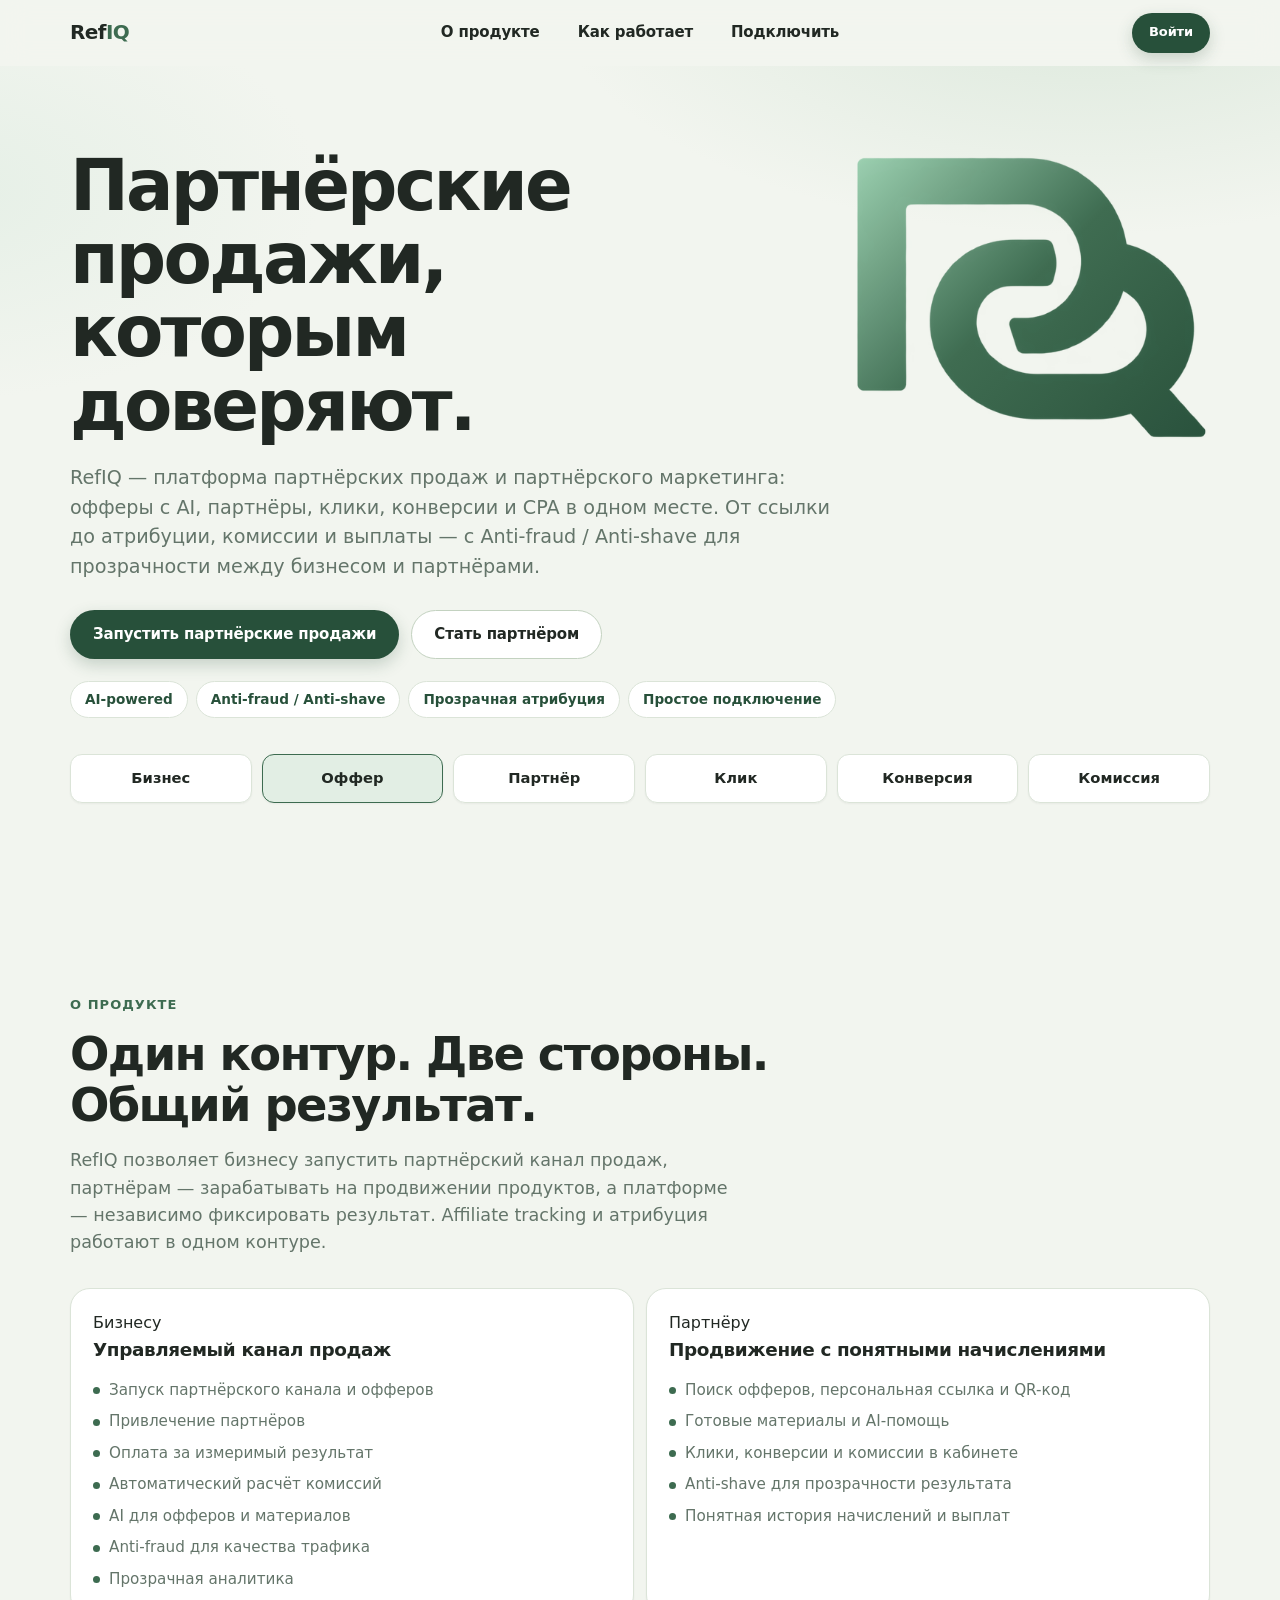
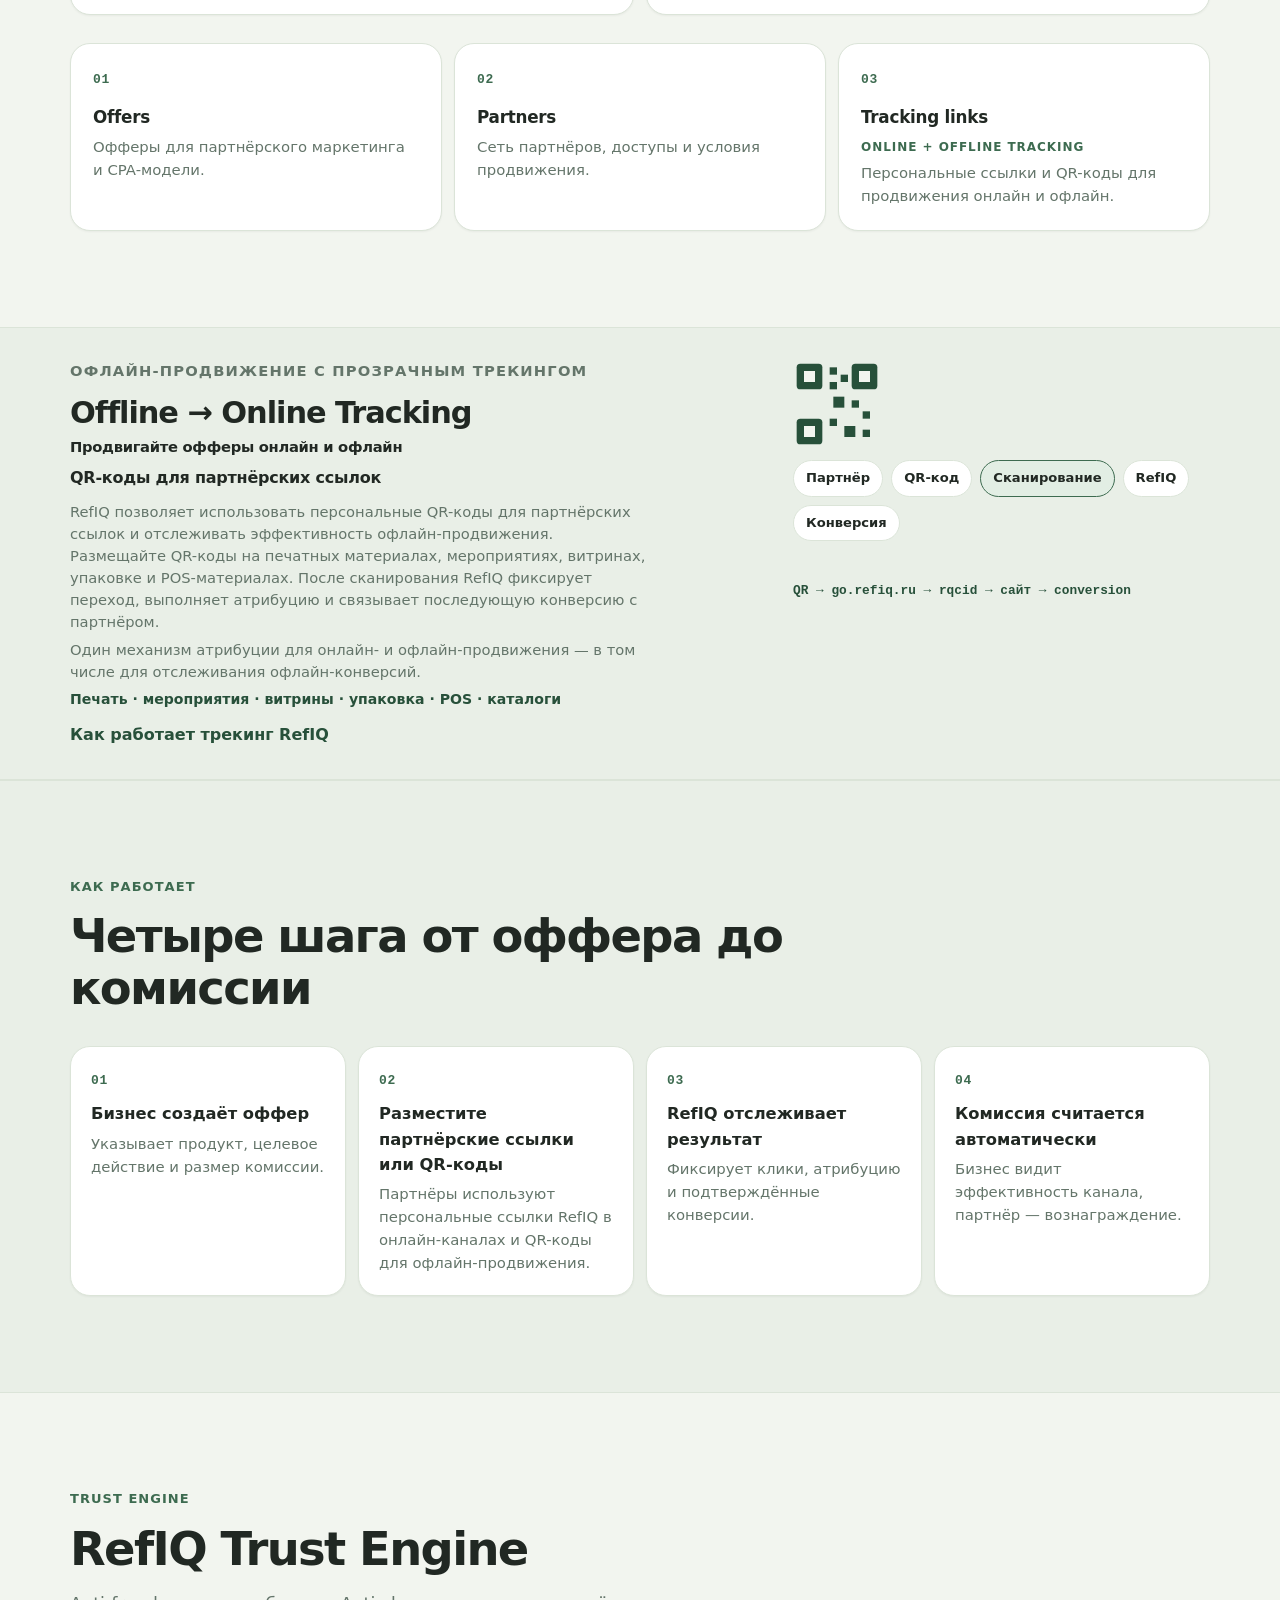
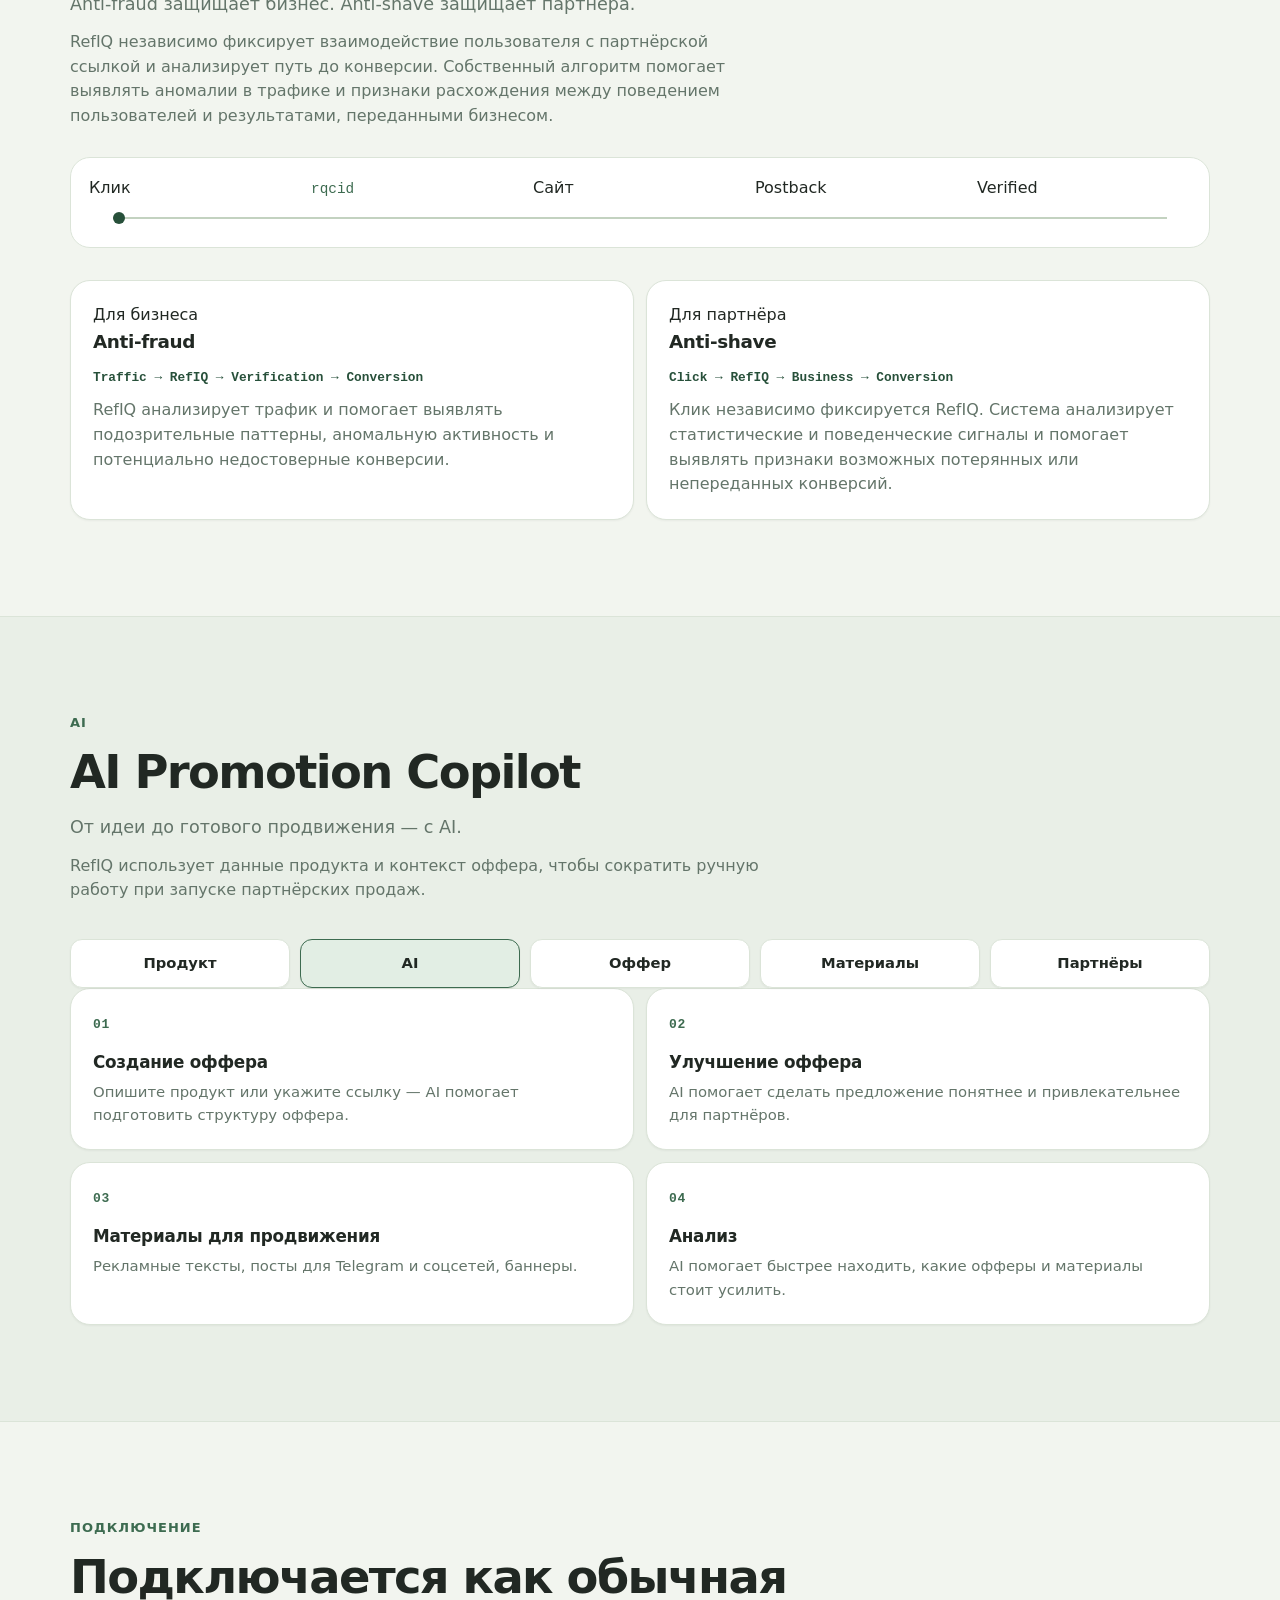
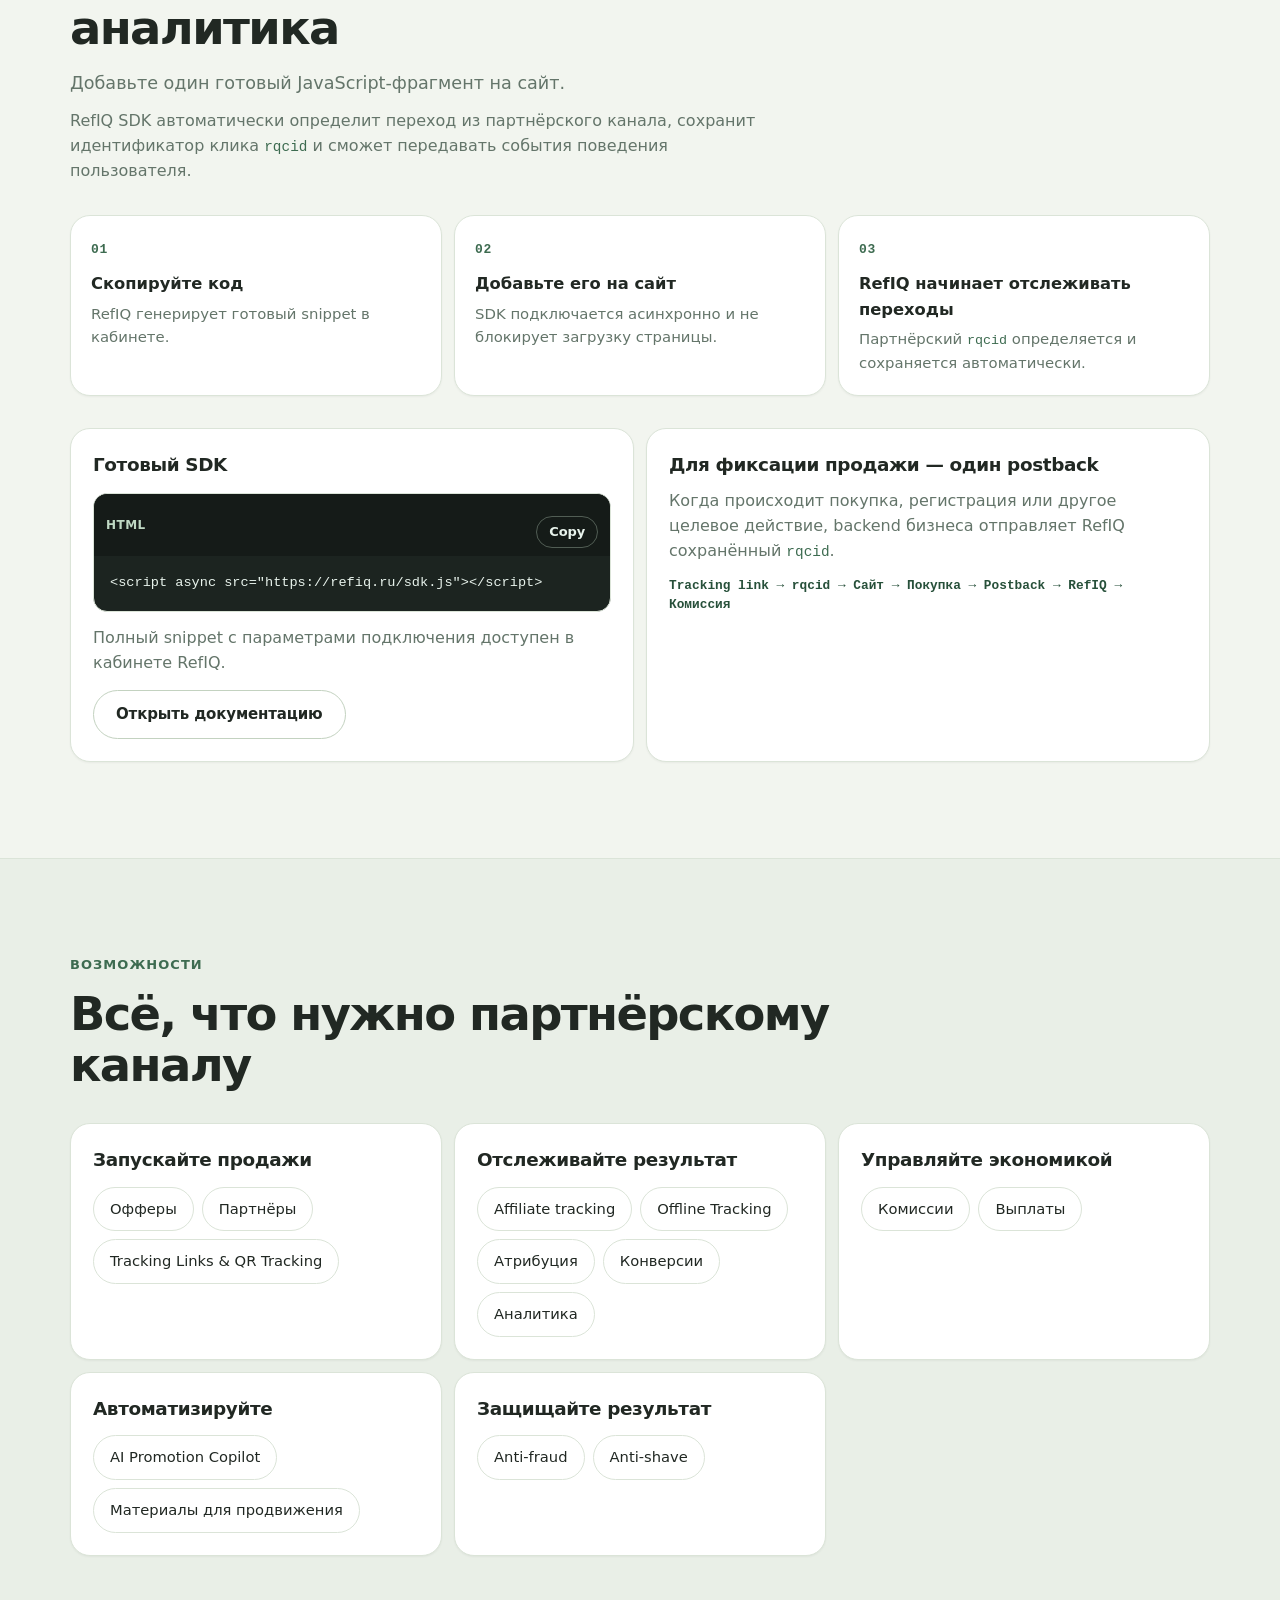
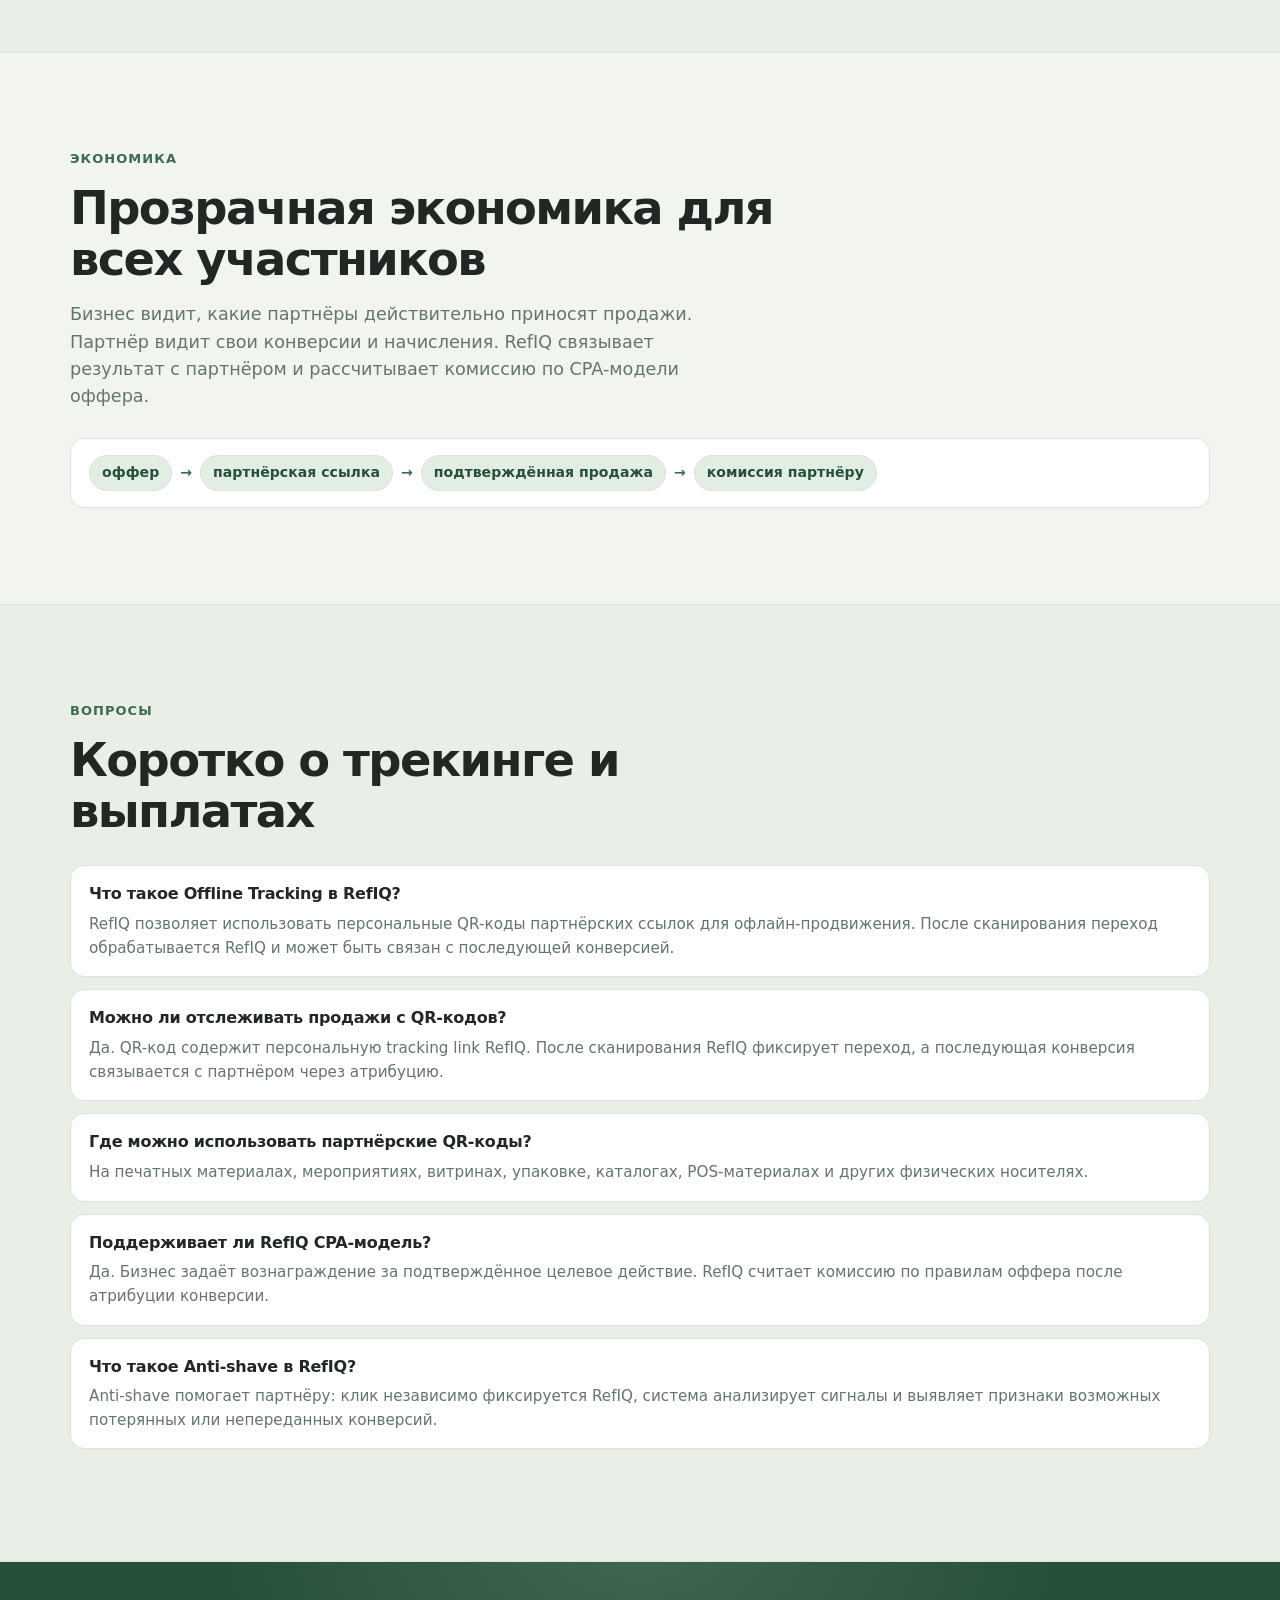
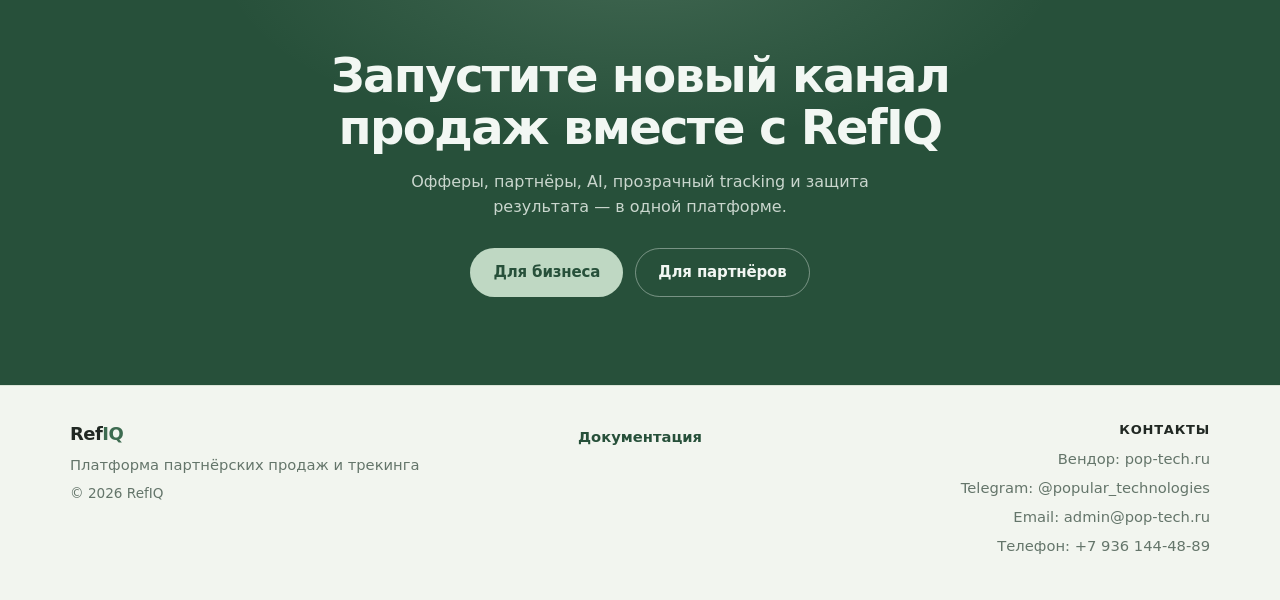
==== commit 202775e5: "landing" ====
--- a/index.html
+++ b/index.html
@@ -16,7 +16,7 @@
   <link rel="sitemap" type="application/xml" href="https://refiq.ru/sitemap.xml" />
   <meta property="og:site_name" content="RefIQ" />
   <meta property="og:title" content="RefIQ — партнёрские продажи с AI и Offline Tracking" />
-  <meta property="og:description" content="AI-powered платформа партнёрских продаж: affiliate tracking, CPA, QR-коды, Offline Tracking, Anti-fraud и Anti-shave." />
+  <meta property="og:description" content="Платформа партнёрских продаж: affiliate tracking, CPA, QR-коды, Offline Tracking, Anti-fraud и Anti-shave." />
   <meta property="og:type" content="website" />
   <meta property="og:locale" content="ru_RU" />
   <meta property="og:url" content="https://refiq.ru/" />
@@ -42,7 +42,7 @@
         "name": "RefIQ",
         "url": "https://refiq.ru/",
         "logo": "https://refiq.ru/assets/apple-touch-icon.png",
-        "description": "AI-powered платформа партнёрских продаж и партнёрского маркетинга с affiliate tracking, CPA-моделью и Offline Tracking через QR-коды.",
+        "description": "Платформа партнёрских продаж и партнёрского маркетинга с affiliate tracking, CPA-моделью и Offline Tracking через QR-коды.",
         "email": "admin@pop-tech.ru",
         "telephone": "+79361444889",
         "sameAs": [
@@ -177,13 +177,12 @@
   <main id="main">
     <section class="hero" aria-labelledby="hero-title">
       <div class="container">
-        <p class="eyebrow">AI-powered платформа партнёрских продаж</p>
         <div class="hero-title-row">
           <h1 id="hero-title">Партнёрские продажи, которым доверяют.</h1>
           <div class="hero-mark" role="img" aria-label="Логотип RefIQ"></div>
         </div>
         <p class="lead">
-          RefIQ — AI-powered платформа партнёрских продаж и партнёрского маркетинга:
+          RefIQ — платформа партнёрских продаж и партнёрского маркетинга:
           офферы с AI, партнёры, клики, конверсии и CPA в одном месте.
           От ссылки до атрибуции, комиссии и выплаты — с Anti-fraud / Anti-shave для прозрачности между бизнесом и партнёрами.
         </p>
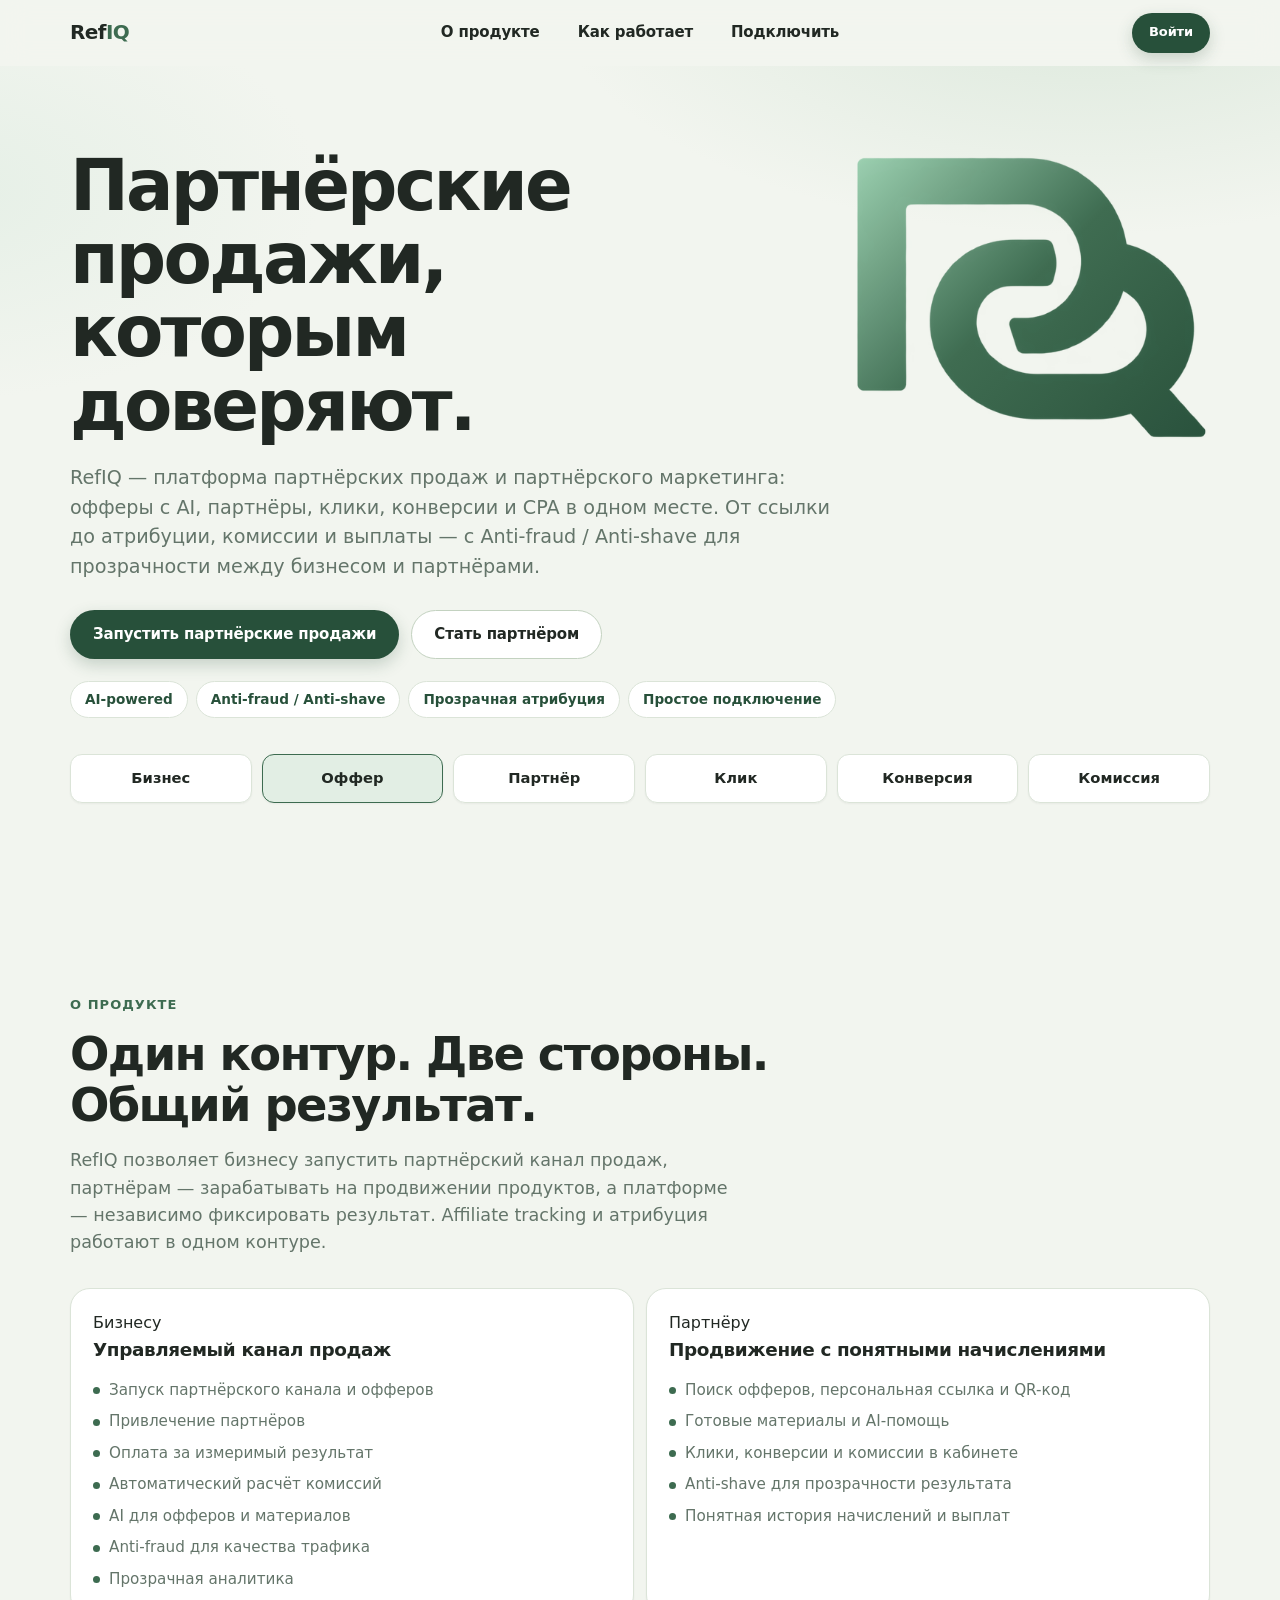
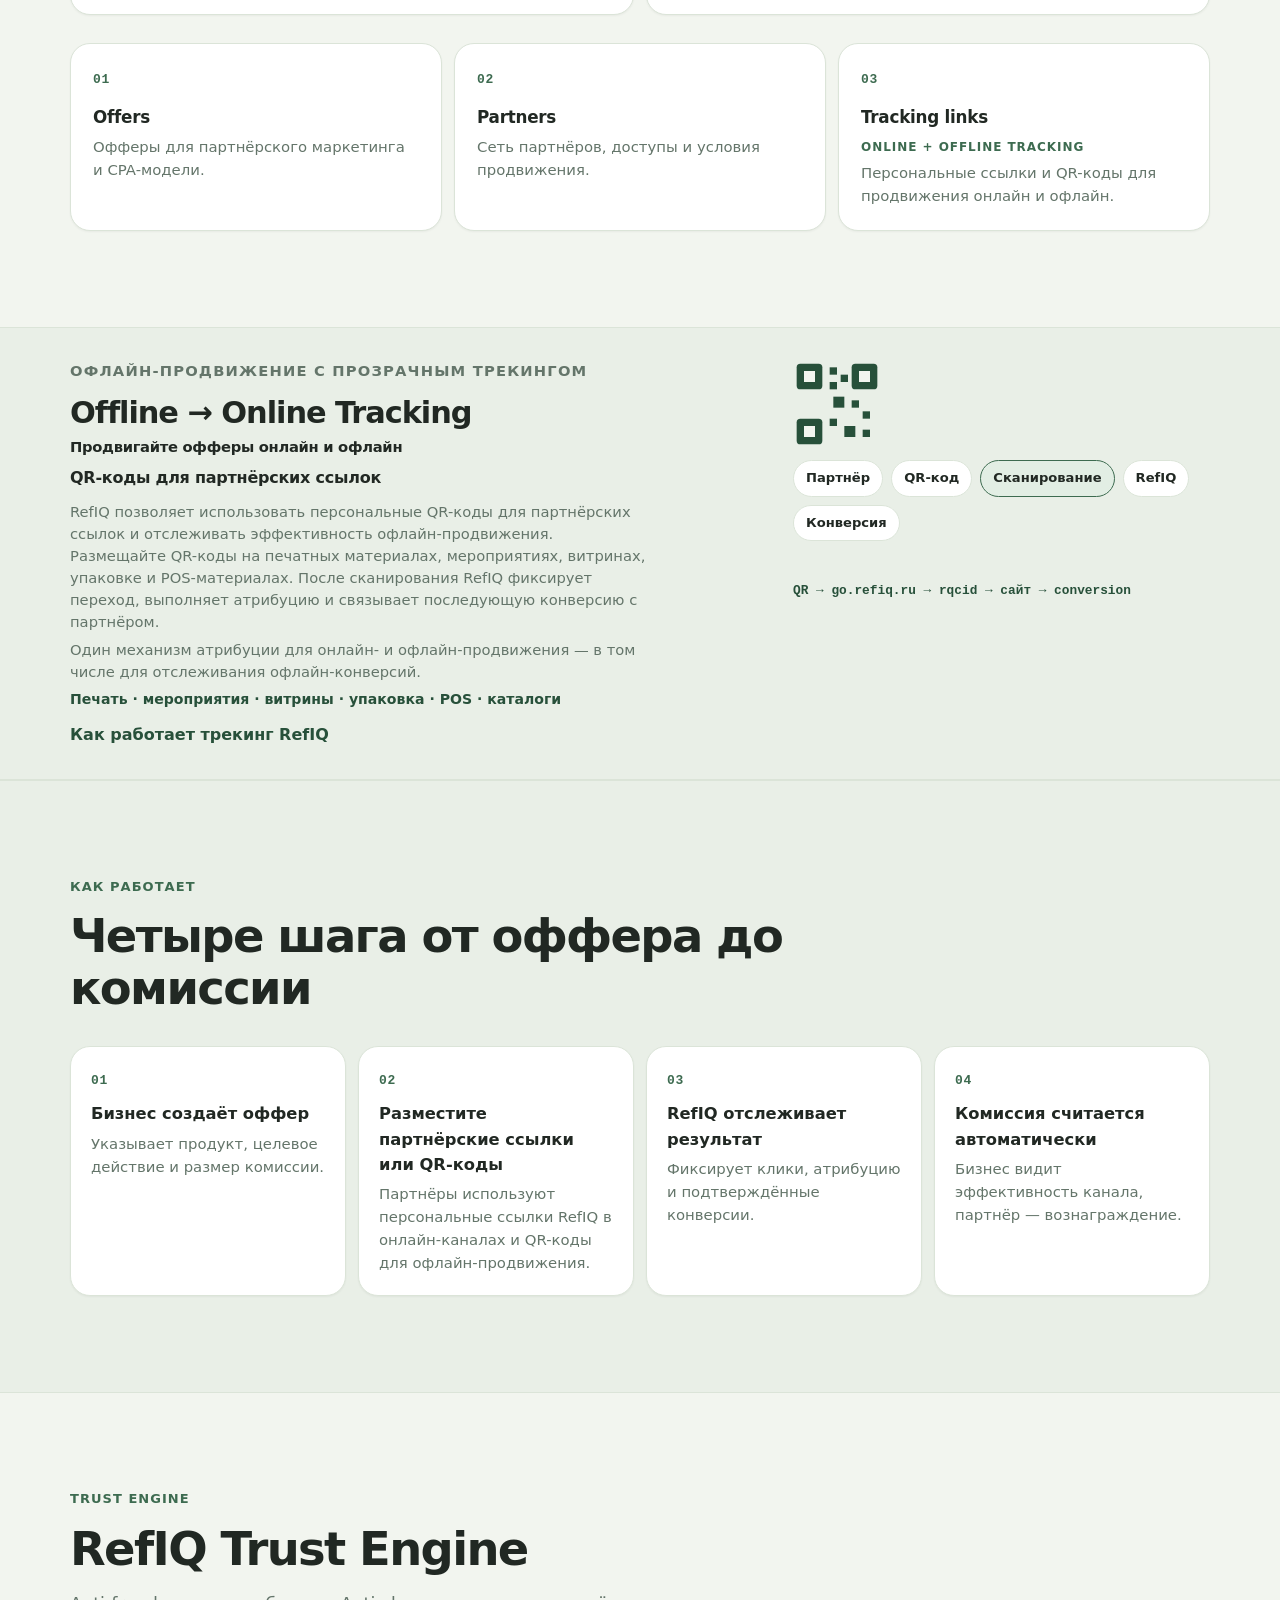
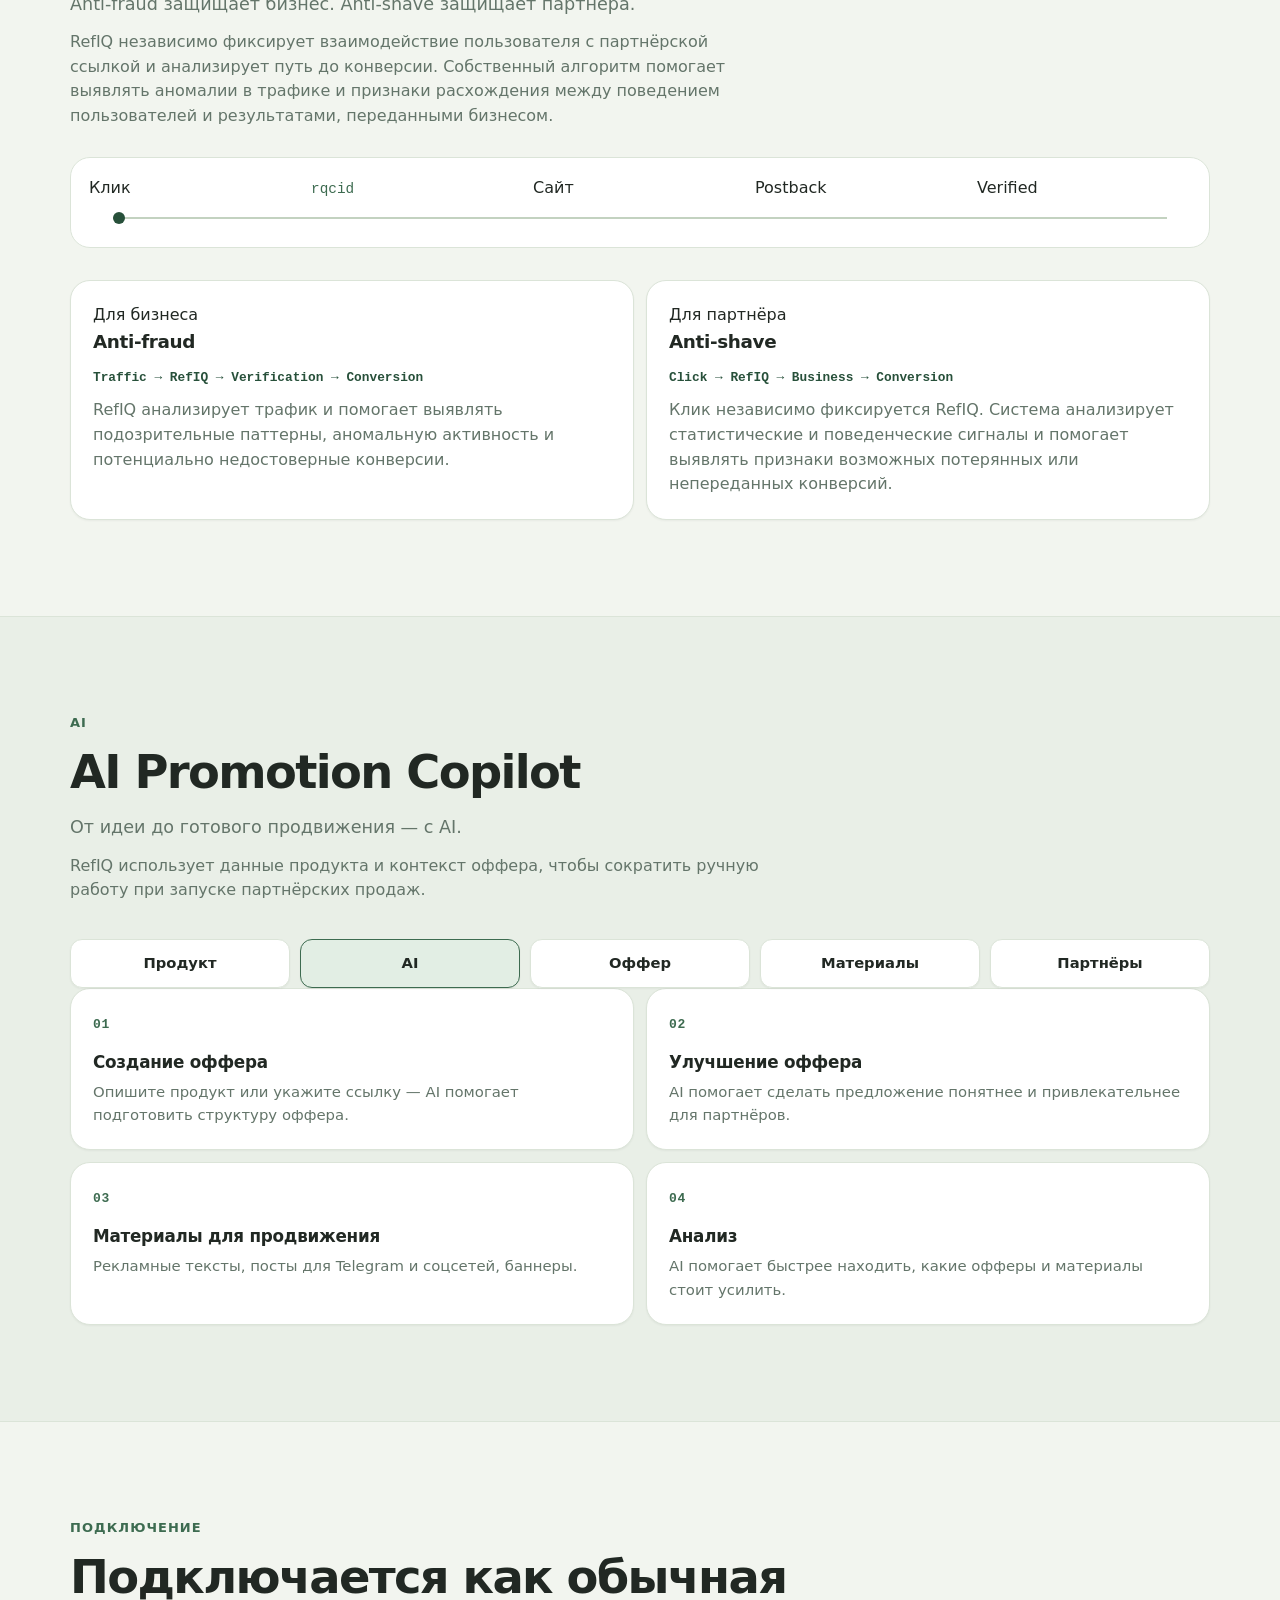
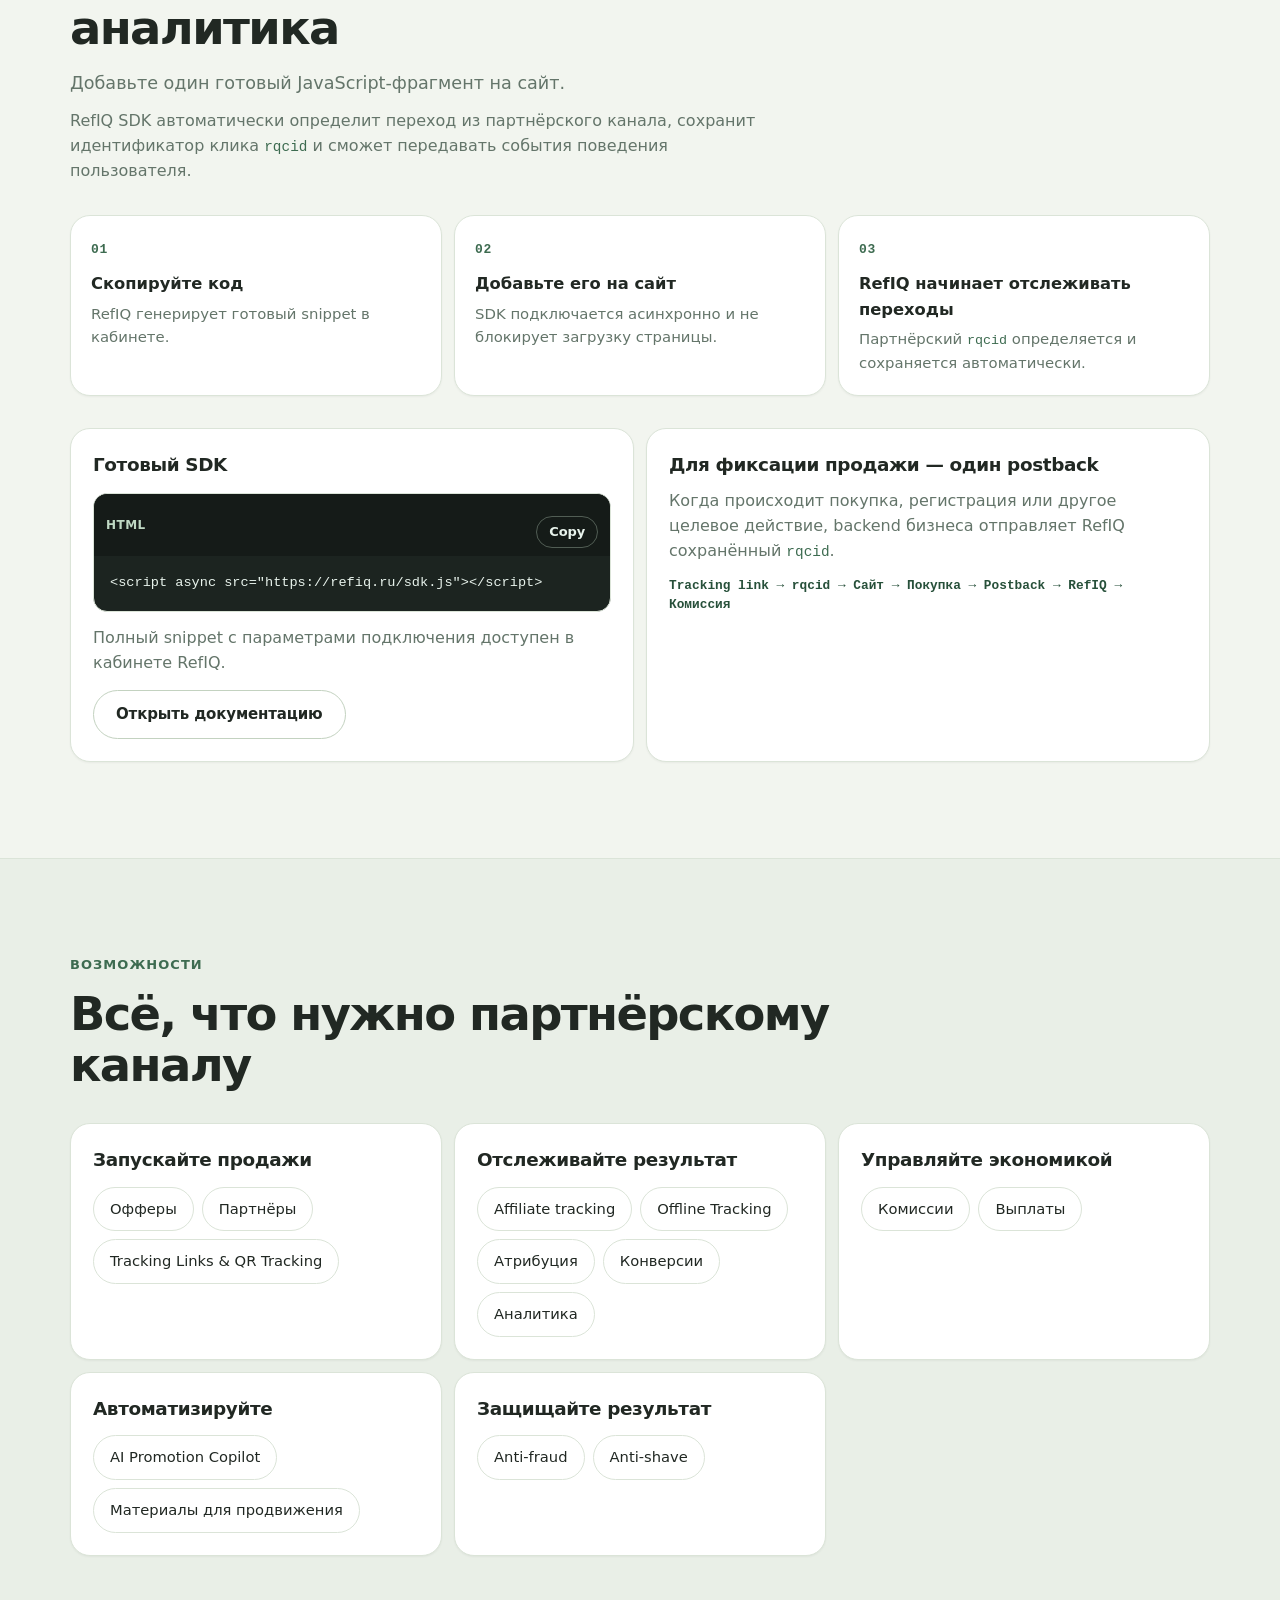
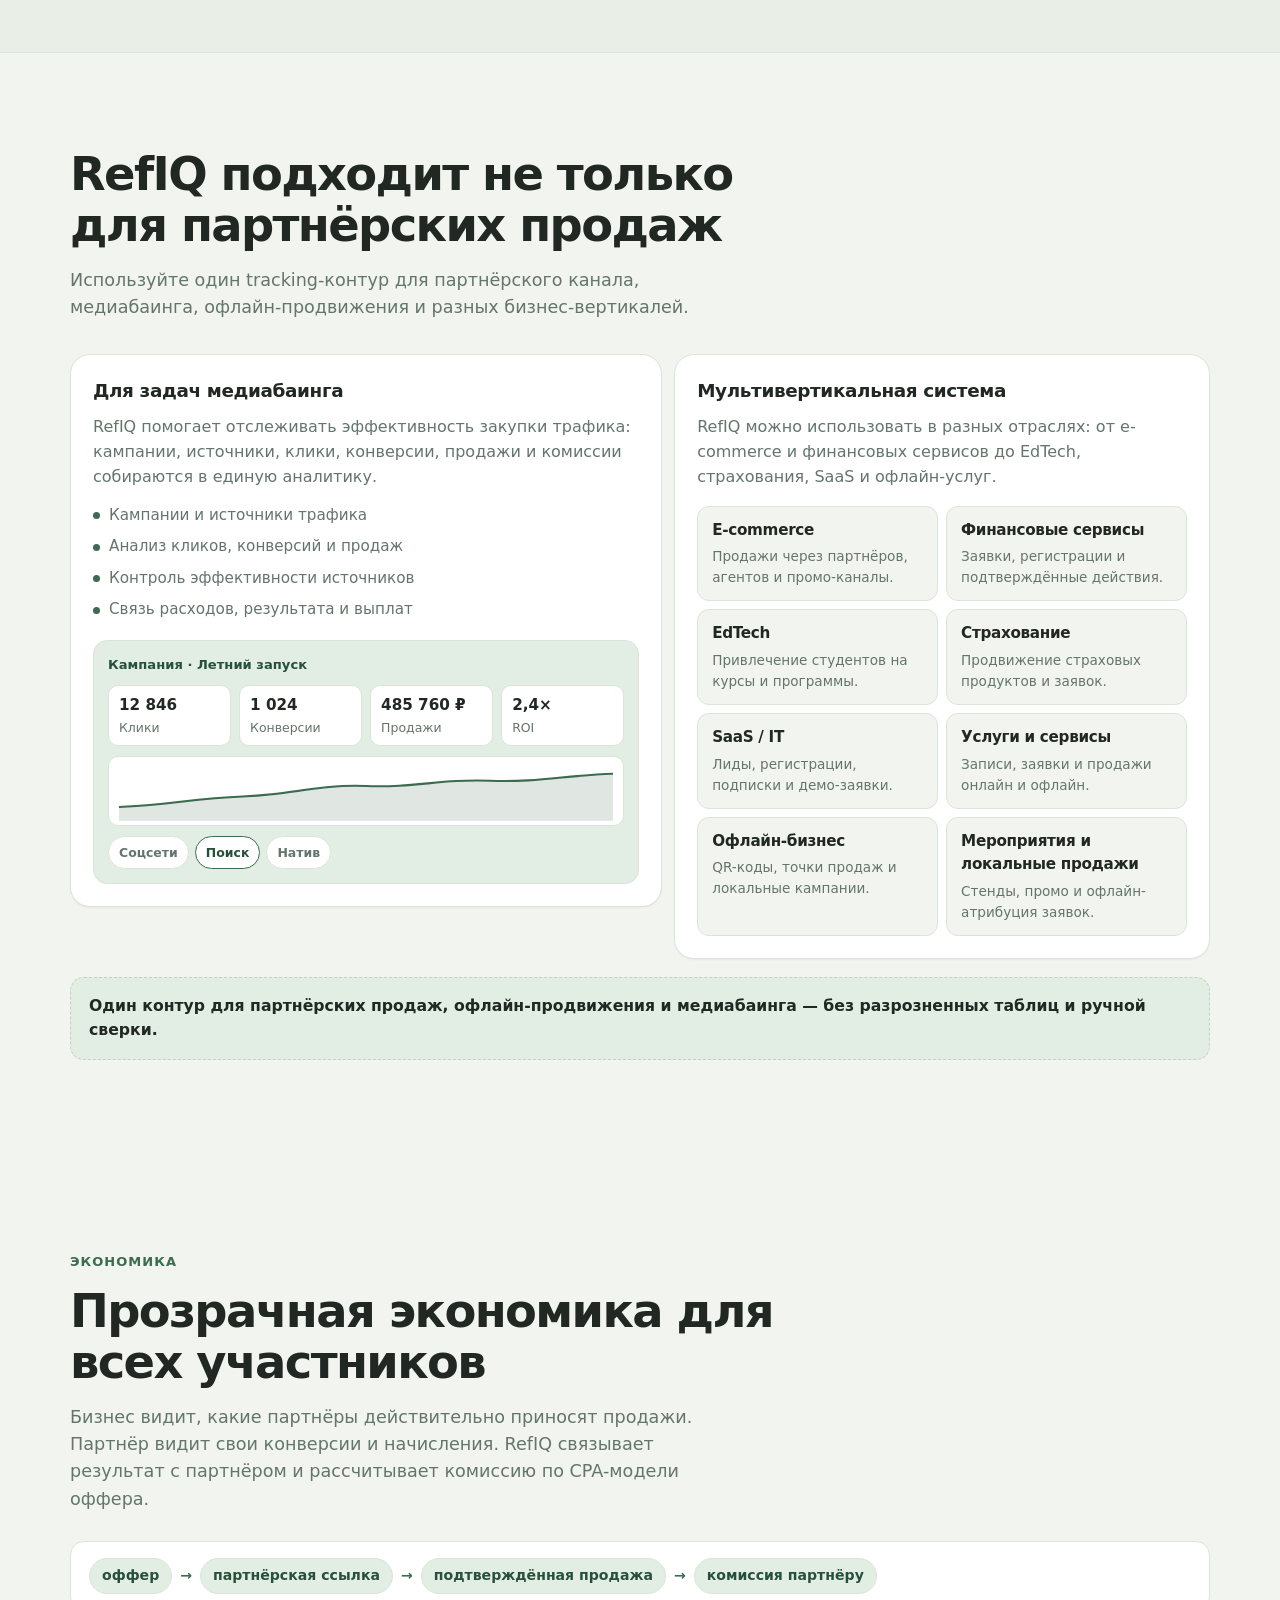
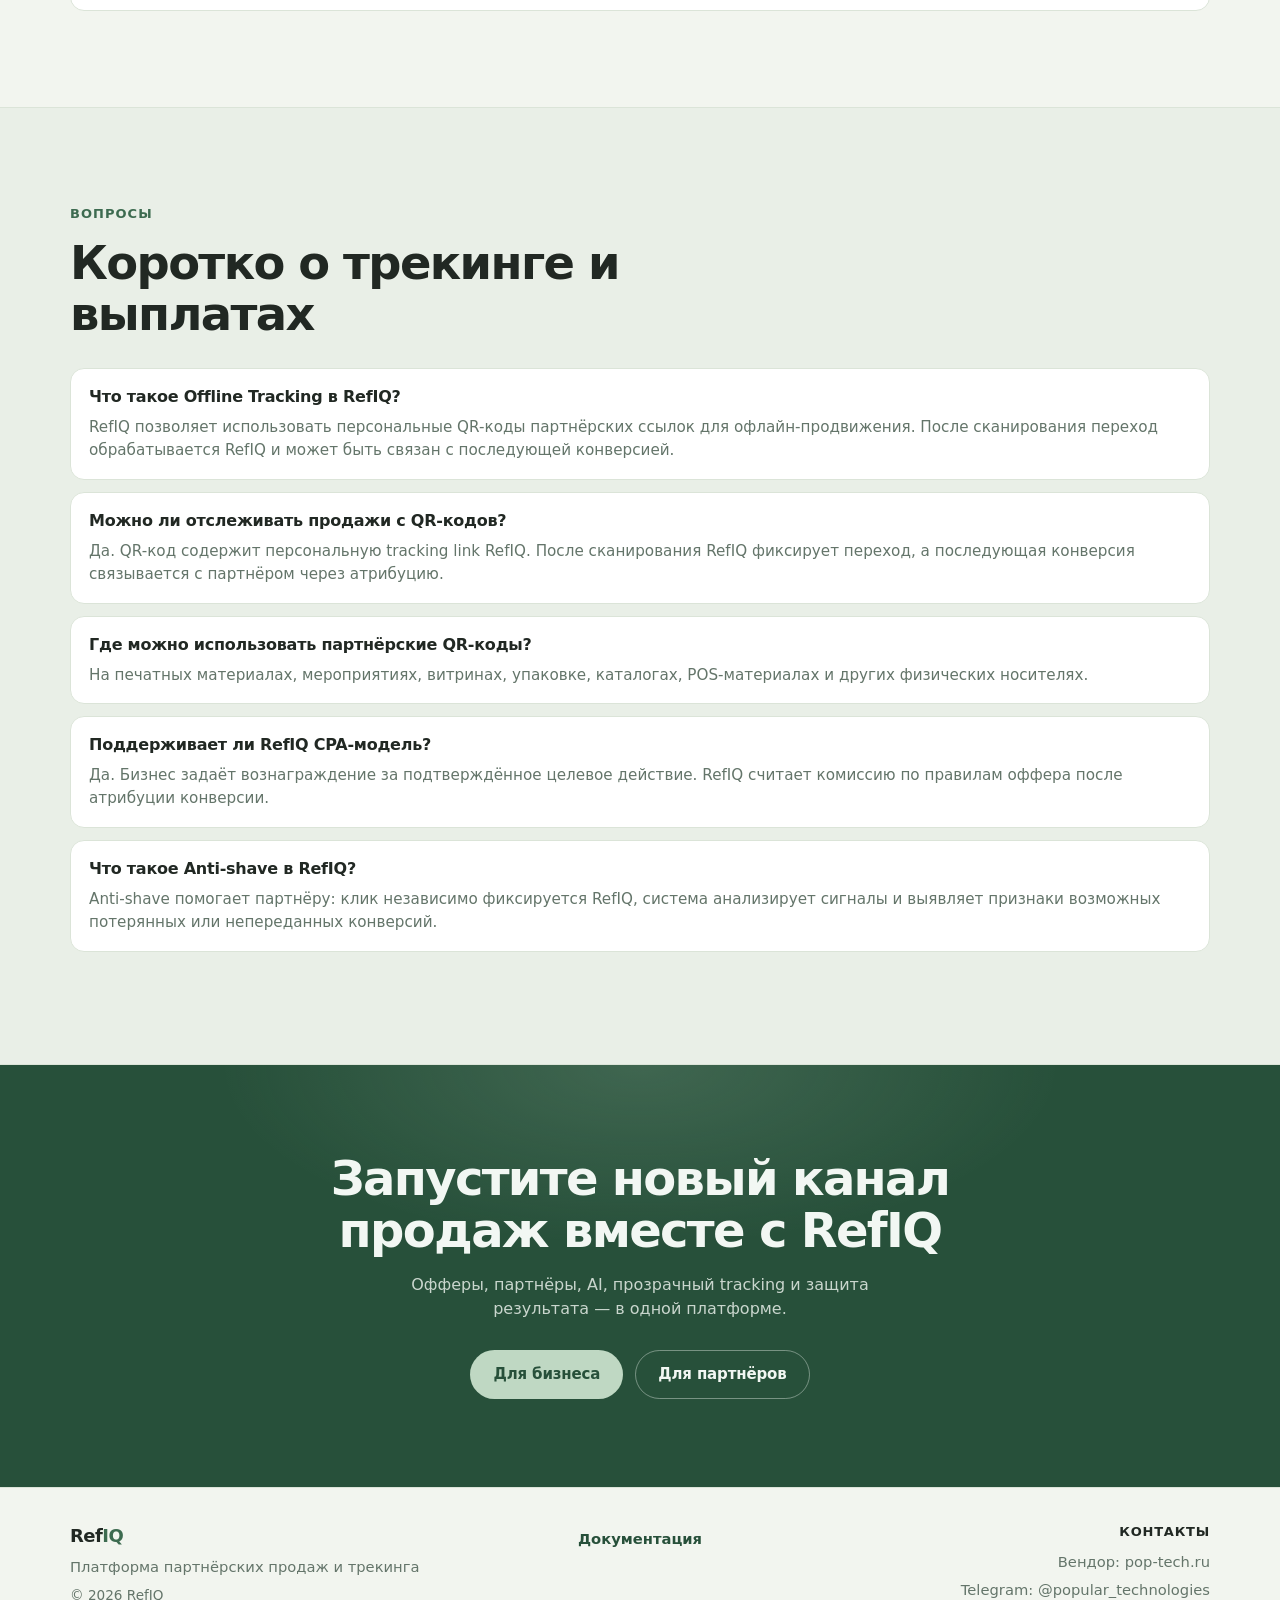
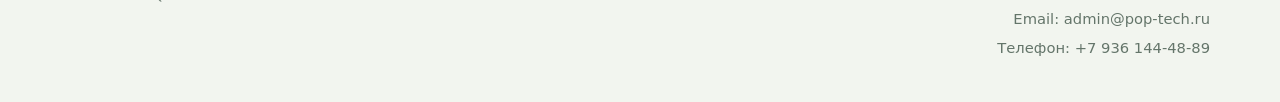
==== commit 29c08309: "landing" ====
--- a/index.html
+++ b/index.html
@@ -523,6 +523,84 @@
       </div>
     </section>
 
+    <section class="section" id="media-buying-verticals" aria-labelledby="mbv-title">
+      <div class="container">
+        <h2 class="section-title" id="mbv-title">RefIQ подходит не только для партнёрских продаж</h2>
+        <p class="section-lead">Используйте один tracking-контур для партнёрского канала, медиабаинга, офлайн-продвижения и разных бизнес-вертикалей.</p>
+        <div class="mbv-grid" data-reveal>
+          <article class="mbv-media">
+            <h3>Для задач медиабаинга</h3>
+            <p>RefIQ помогает отслеживать эффективность закупки трафика: кампании, источники, клики, конверсии, продажи и комиссии собираются в единую аналитику.</p>
+            <ul class="mbv-points">
+              <li>Кампании и источники трафика</li>
+              <li>Анализ кликов, конверсий и продаж</li>
+              <li>Контроль эффективности источников</li>
+              <li>Связь расходов, результата и выплат</li>
+            </ul>
+            <div class="mbv-demo" aria-hidden="true">
+              <p class="mbv-campaign">Кампания · Летний запуск</p>
+              <ul class="mbv-kpis">
+                <li><b>12 846</b> Клики</li>
+                <li><b>1 024</b> Конверсии</li>
+                <li><b>485 760 ₽</b> Продажи</li>
+                <li><b>2,4×</b> ROI</li>
+              </ul>
+              <div class="mbv-chart">
+                <svg viewBox="0 0 280 64" preserveAspectRatio="none">
+                  <path class="mbv-chart-fill" d="M0 48 C28 46 42 38 70 36 C98 34 112 22 140 24 C168 26 182 16 210 18 C238 20 252 12 280 10 L280 64 L0 64 Z"/>
+                  <path class="mbv-chart-line" d="M0 48 C28 46 42 38 70 36 C98 34 112 22 140 24 C168 26 182 16 210 18 C238 20 252 12 280 10"/>
+                </svg>
+              </div>
+              <ul class="mbv-sources">
+                <li>Соцсети</li>
+                <li>Поиск</li>
+                <li>Натив</li>
+              </ul>
+            </div>
+          </article>
+          <article class="mbv-verticals">
+            <h3>Мультивертикальная система</h3>
+            <p>RefIQ можно использовать в разных отраслях: от e-commerce и финансовых сервисов до EdTech, страхования, SaaS и офлайн-услуг.</p>
+            <ul class="mbv-industries">
+              <li>
+                <h4>E-commerce</h4>
+                <p>Продажи через партнёров, агентов и промо-каналы.</p>
+              </li>
+              <li>
+                <h4>Финансовые сервисы</h4>
+                <p>Заявки, регистрации и подтверждённые действия.</p>
+              </li>
+              <li>
+                <h4>EdTech</h4>
+                <p>Привлечение студентов на курсы и программы.</p>
+              </li>
+              <li>
+                <h4>Страхование</h4>
+                <p>Продвижение страховых продуктов и заявок.</p>
+              </li>
+              <li>
+                <h4>SaaS / IT</h4>
+                <p>Лиды, регистрации, подписки и демо-заявки.</p>
+              </li>
+              <li>
+                <h4>Услуги и сервисы</h4>
+                <p>Записи, заявки и продажи онлайн и офлайн.</p>
+              </li>
+              <li>
+                <h4>Офлайн-бизнес</h4>
+                <p>QR-коды, точки продаж и локальные кампании.</p>
+              </li>
+              <li>
+                <h4>Мероприятия и локальные продажи</h4>
+                <p>Стенды, промо и офлайн-атрибуция заявок.</p>
+              </li>
+            </ul>
+          </article>
+        </div>
+        <p class="mbv-accent">Один контур для партнёрских продаж, офлайн-продвижения и медиабаинга — без разрозненных таблиц и ручной сверки.</p>
+      </div>
+    </section>
+
     <section class="section" id="money-flow" aria-labelledby="money-title">
       <div class="container">
         <p class="eyebrow">Экономика</p>
--- a/styles.css
+++ b/styles.css
@@ -62,6 +62,7 @@
 h1,
 h2,
 h3,
+h4,
 p {
   margin: 0;
 }
@@ -1493,6 +1494,24 @@
     opacity: 0;
     animation: offline-packet 6s var(--ease) infinite;
   }
+
+  .mbv-chart-line {
+    stroke-dasharray: 420;
+    stroke-dashoffset: 420;
+    animation: mbv-draw 2.4s var(--ease) forwards;
+  }
+
+  .mbv-chart-fill {
+    animation: mbv-fill 2.4s var(--ease) forwards;
+  }
+
+  .mbv-kpis li b {
+    animation: mbv-pop 0.6s var(--ease) both;
+  }
+
+  .mbv-kpis li:nth-child(2) b { animation-delay: 0.08s; }
+  .mbv-kpis li:nth-child(3) b { animation-delay: 0.16s; }
+  .mbv-kpis li:nth-child(4) b { animation-delay: 0.24s; }
 }
 
 @media (min-width: 768px) {
@@ -1611,6 +1630,20 @@
   100% { left: calc(100% - 8px); opacity: 0; }
 }
 
+@keyframes mbv-draw {
+  to { stroke-dashoffset: 0; }
+}
+
+@keyframes mbv-fill {
+  from { opacity: 0; }
+  to { opacity: 1; }
+}
+
+@keyframes mbv-pop {
+  from { opacity: 0; transform: translateY(4px); }
+  to { opacity: 1; transform: none; }
+}
+
 @media (prefers-reduced-motion: reduce) {
   html {
     scroll-behavior: auto;
@@ -1623,3 +1656,195 @@
     animation: none !important;
   }
 }
+
+/* Медиабаинг и вертикали */
+
+.mbv-grid {
+  display: grid;
+  gap: 12px;
+  margin-top: 32px;
+}
+
+.mbv-media,
+.mbv-verticals {
+  padding: 22px;
+  border: 1px solid var(--border);
+  border-radius: var(--radius-lg);
+  background: var(--card);
+  box-shadow: var(--shadow-sm);
+}
+
+.mbv-media h3,
+.mbv-verticals h3 {
+  font-size: 1.15rem;
+  letter-spacing: -0.02em;
+  font-weight: 720;
+}
+
+.mbv-media > p,
+.mbv-verticals > p {
+  margin-top: 10px;
+  color: var(--muted);
+}
+
+.mbv-points {
+  display: grid;
+  gap: 8px;
+  margin-top: 14px;
+}
+
+.mbv-points li {
+  position: relative;
+  padding-left: 16px;
+  color: var(--muted);
+  font-size: 0.95rem;
+}
+
+.mbv-points li::before {
+  content: "";
+  position: absolute;
+  left: 0;
+  top: 0.55em;
+  width: 7px;
+  height: 7px;
+  border-radius: 999px;
+  background: var(--green);
+}
+
+.mbv-demo {
+  margin-top: 18px;
+  padding: 14px;
+  border: 1px solid var(--border);
+  border-radius: var(--radius);
+  background: var(--mint-light);
+}
+
+.mbv-campaign {
+  margin-bottom: 10px;
+  font-size: 0.82rem;
+  font-weight: 700;
+  color: var(--green-deep);
+}
+
+.mbv-kpis {
+  display: grid;
+  grid-template-columns: 1fr 1fr;
+  gap: 8px;
+}
+
+.mbv-kpis li {
+  padding: 8px 10px;
+  border-radius: 10px;
+  background: var(--card);
+  border: 1px solid var(--border);
+  color: var(--muted);
+  font-size: 0.78rem;
+}
+
+.mbv-kpis b {
+  display: block;
+  color: var(--text);
+  font-size: 0.95rem;
+}
+
+.mbv-chart {
+  margin-top: 10px;
+  padding: 8px 10px 4px;
+  border-radius: 10px;
+  background: var(--card);
+  border: 1px solid var(--border);
+}
+
+.mbv-chart svg {
+  display: block;
+  width: 100%;
+  height: 56px;
+}
+
+.mbv-chart-fill {
+  fill: rgba(61, 107, 80, 0.16);
+}
+
+.mbv-chart-line {
+  fill: none;
+  stroke: var(--green);
+  stroke-width: 2.4;
+  stroke-linecap: round;
+}
+
+.mbv-sources {
+  display: flex;
+  flex-wrap: wrap;
+  gap: 6px;
+  margin-top: 10px;
+}
+
+.mbv-sources li {
+  padding: 6px 10px;
+  border-radius: 999px;
+  border: 1px solid var(--border);
+  background: var(--card);
+  color: var(--muted);
+  font-size: 0.78rem;
+  font-weight: 650;
+  transition: border-color 0.25s var(--ease), background 0.25s var(--ease), color 0.25s var(--ease);
+}
+
+.mbv-sources li.is-active {
+  border-color: var(--green);
+  background: var(--card);
+  color: var(--green-deep);
+}
+
+.mbv-industries {
+  display: grid;
+  gap: 8px;
+  margin-top: 16px;
+}
+
+.mbv-industries li {
+  padding: 12px 14px;
+  border: 1px solid var(--border);
+  border-radius: 12px;
+  background: var(--bg);
+}
+
+.mbv-industries h4 {
+  font-size: 0.95rem;
+  font-weight: 700;
+  letter-spacing: -0.02em;
+}
+
+.mbv-industries p {
+  margin-top: 4px;
+  color: var(--muted);
+  font-size: 0.85rem;
+}
+
+.mbv-accent {
+  margin-top: 18px;
+  padding: 16px 18px;
+  border: 1px dashed var(--border-strong);
+  border-radius: var(--radius);
+  background: var(--mint-light);
+  color: var(--text);
+  font-size: 0.98rem;
+  font-weight: 650;
+}
+
+@media (min-width: 640px) {
+  .mbv-kpis {
+    grid-template-columns: repeat(4, 1fr);
+  }
+
+  .mbv-industries {
+    grid-template-columns: 1fr 1fr;
+  }
+}
+
+@media (min-width: 980px) {
+  .mbv-grid {
+    grid-template-columns: minmax(0, 1.05fr) minmax(0, 0.95fr);
+    align-items: start;
+  }
+}
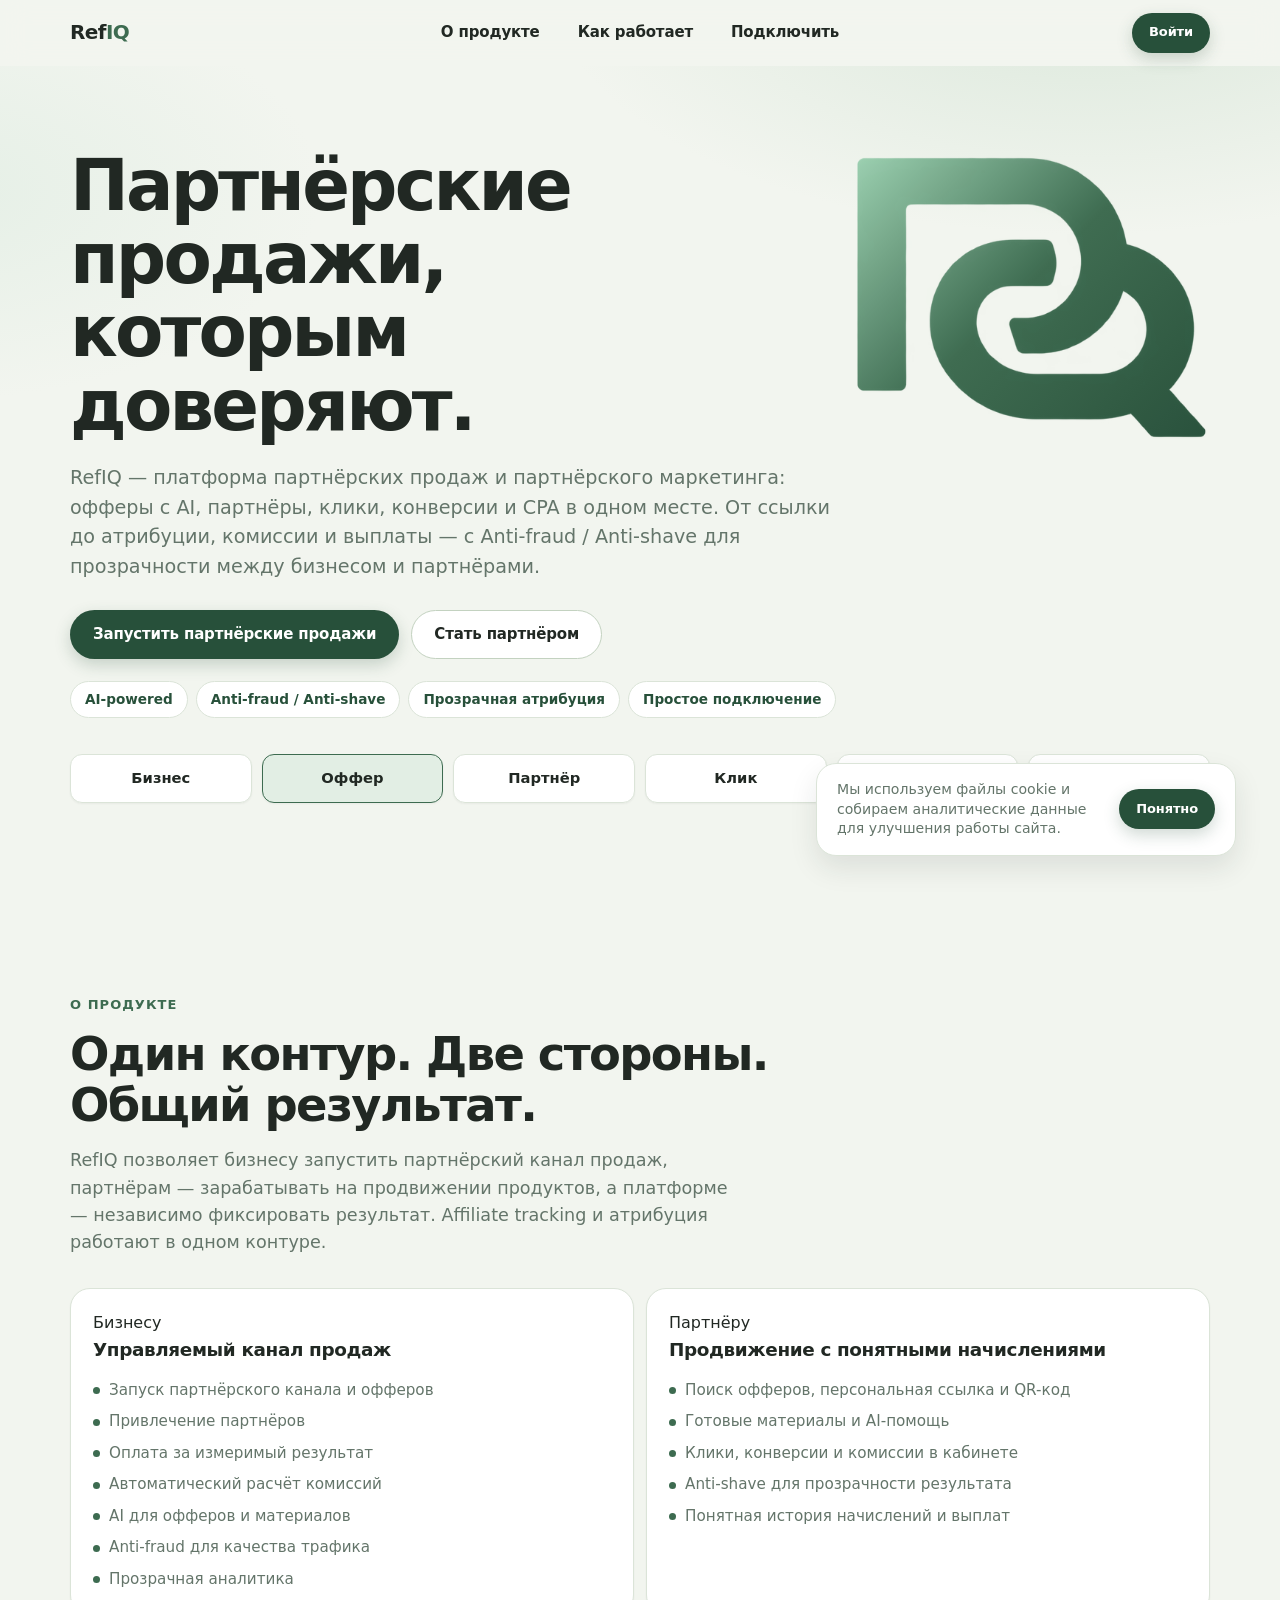
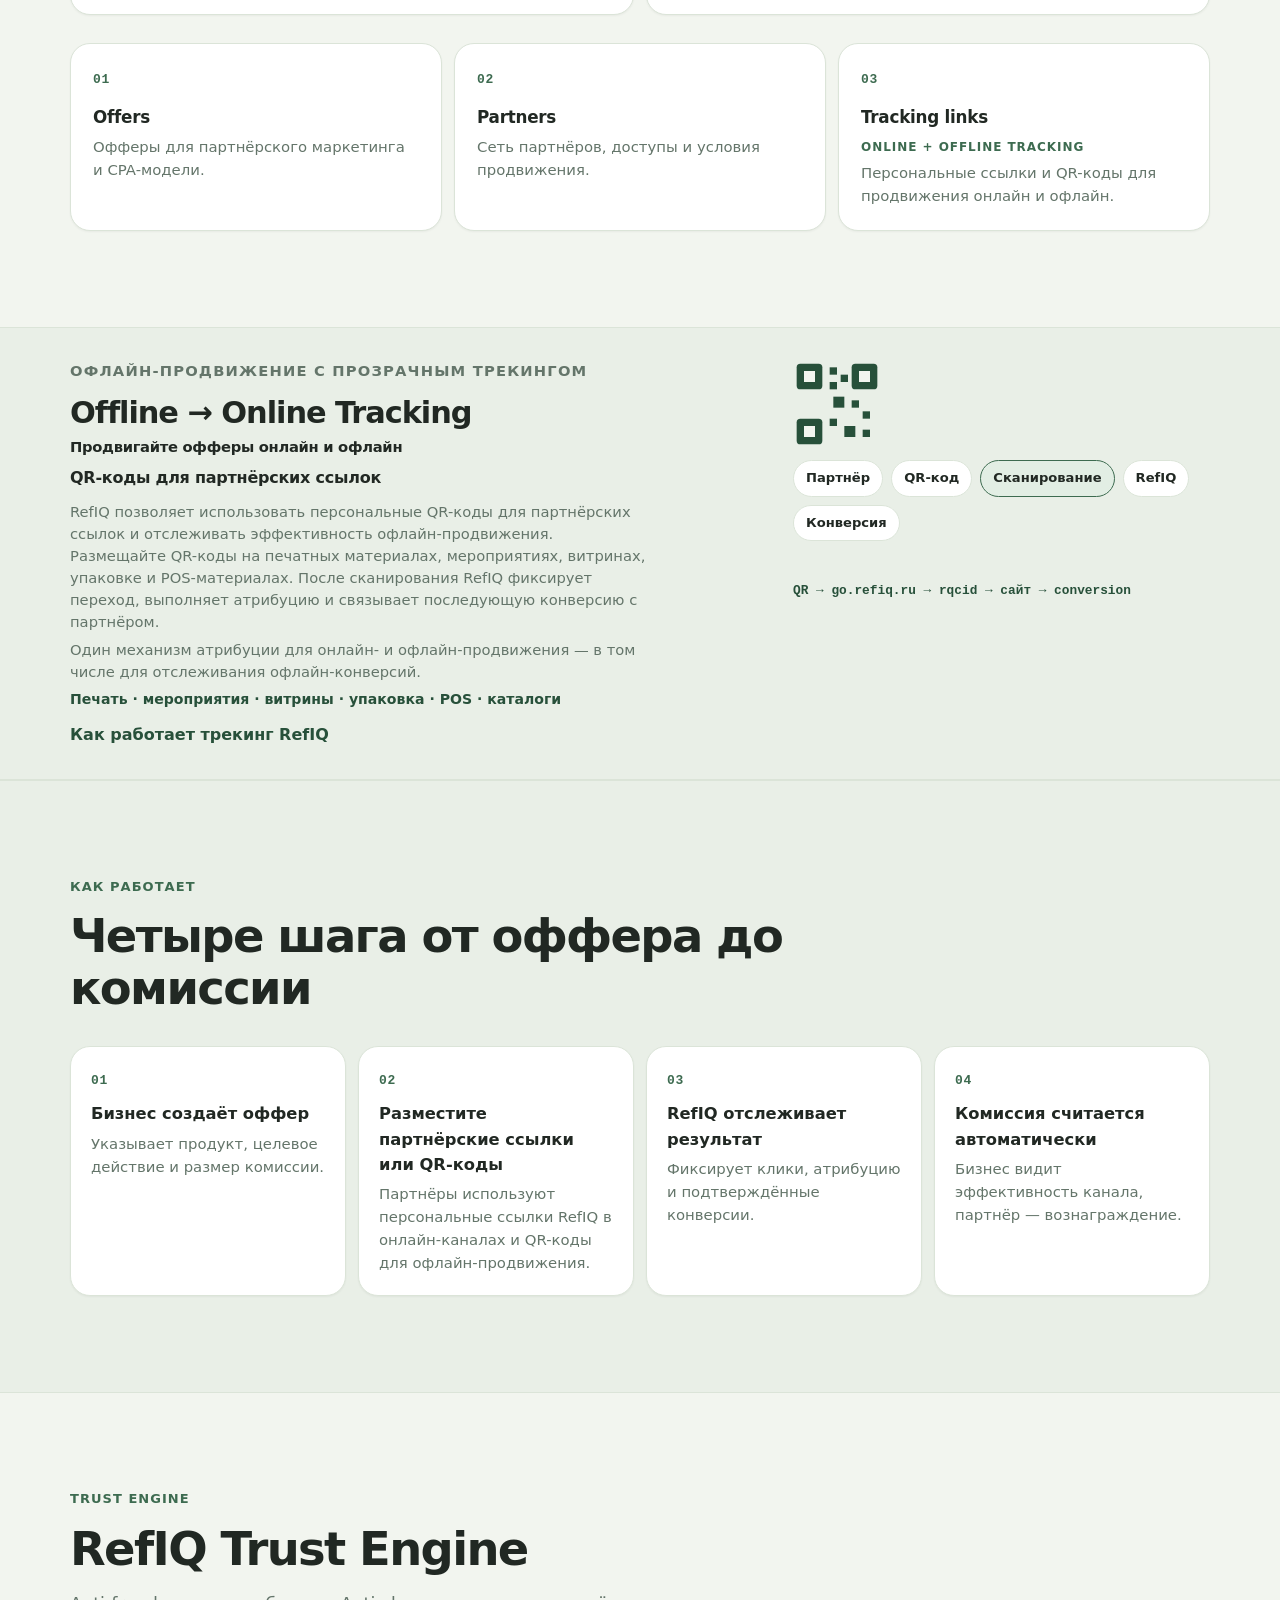
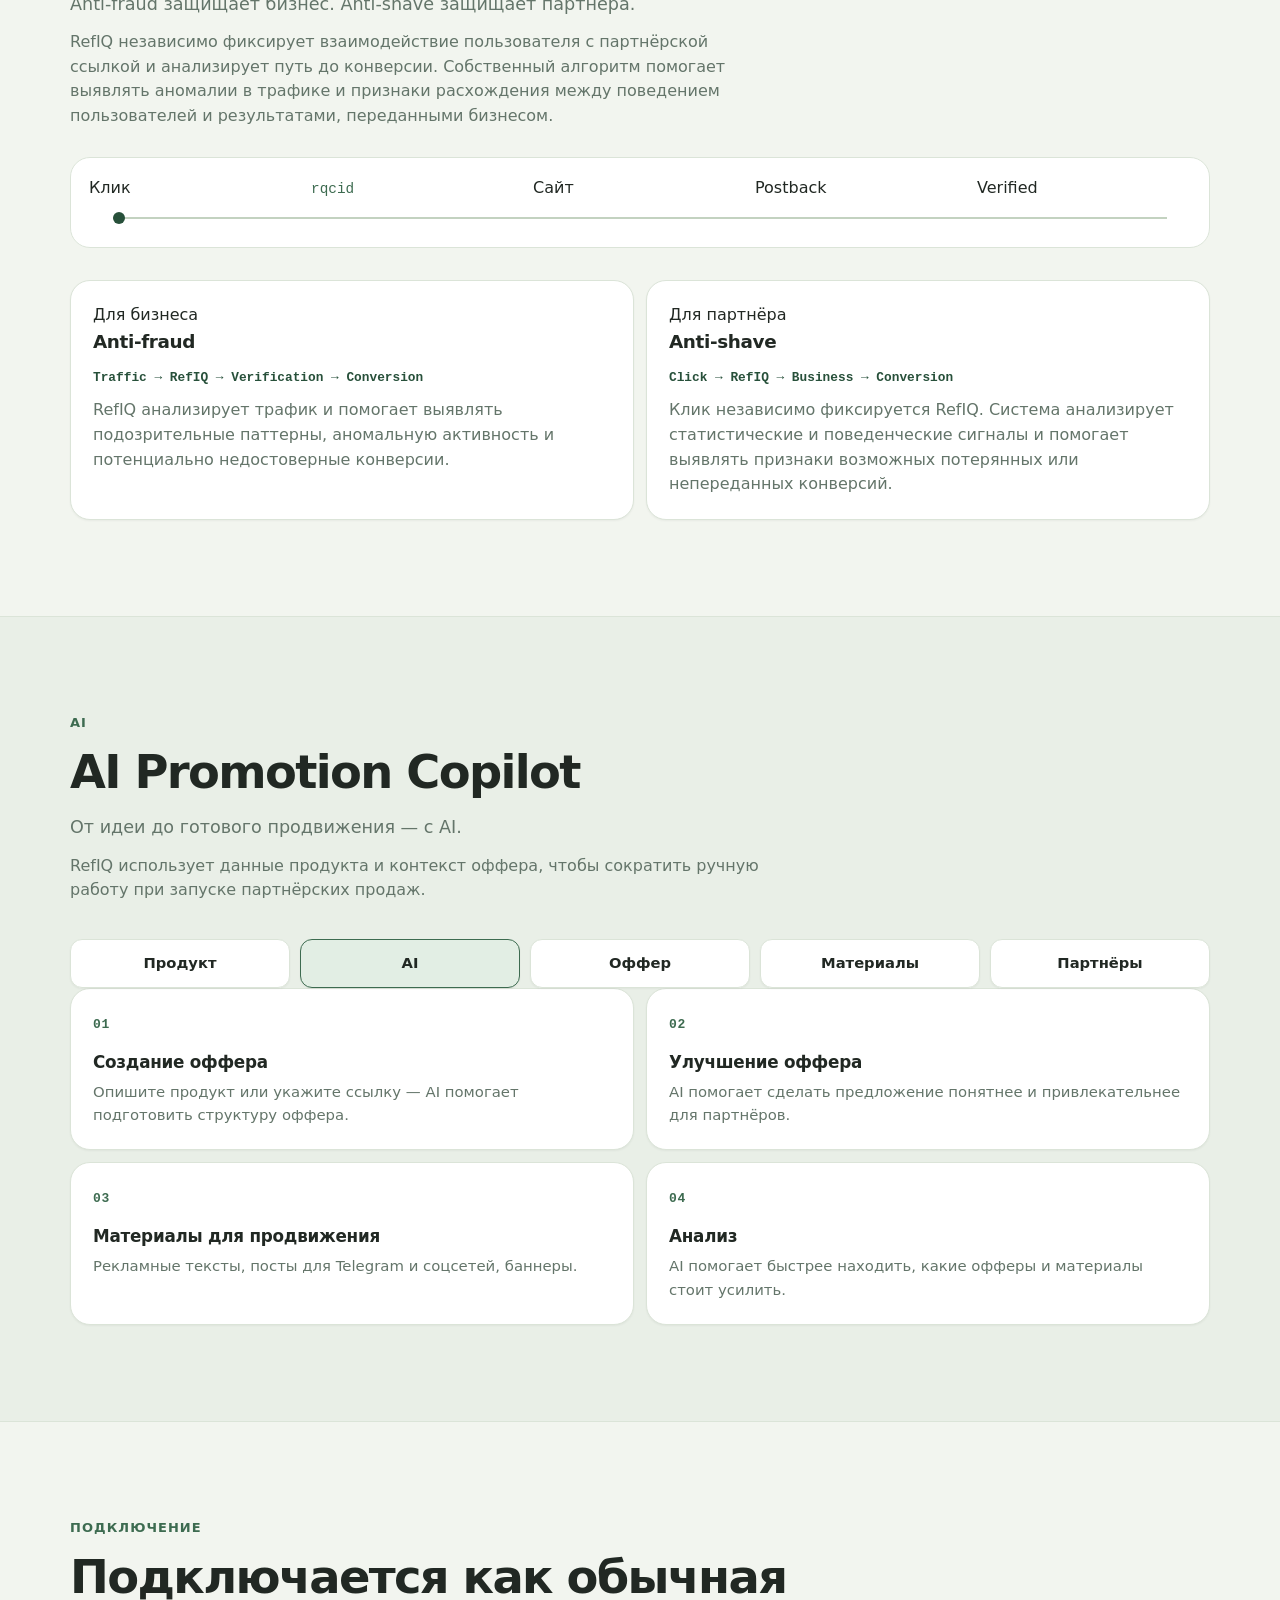
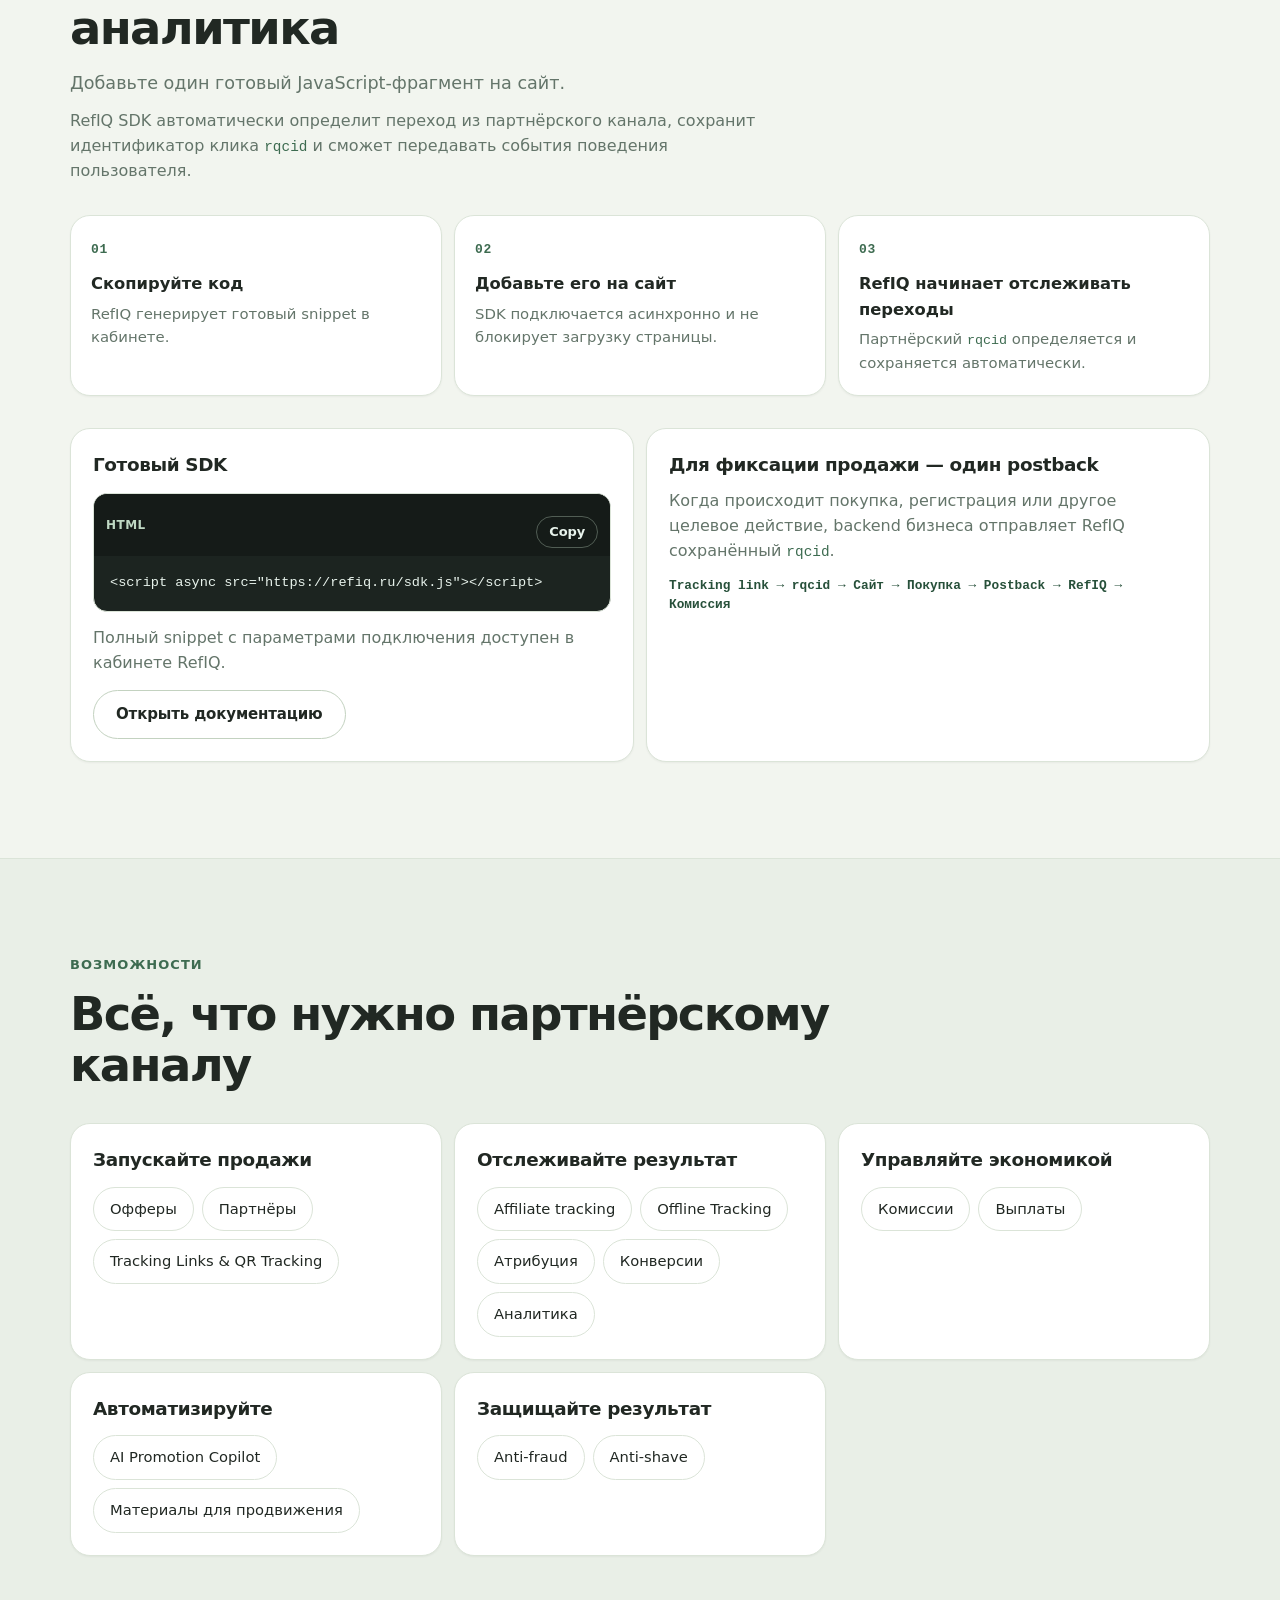
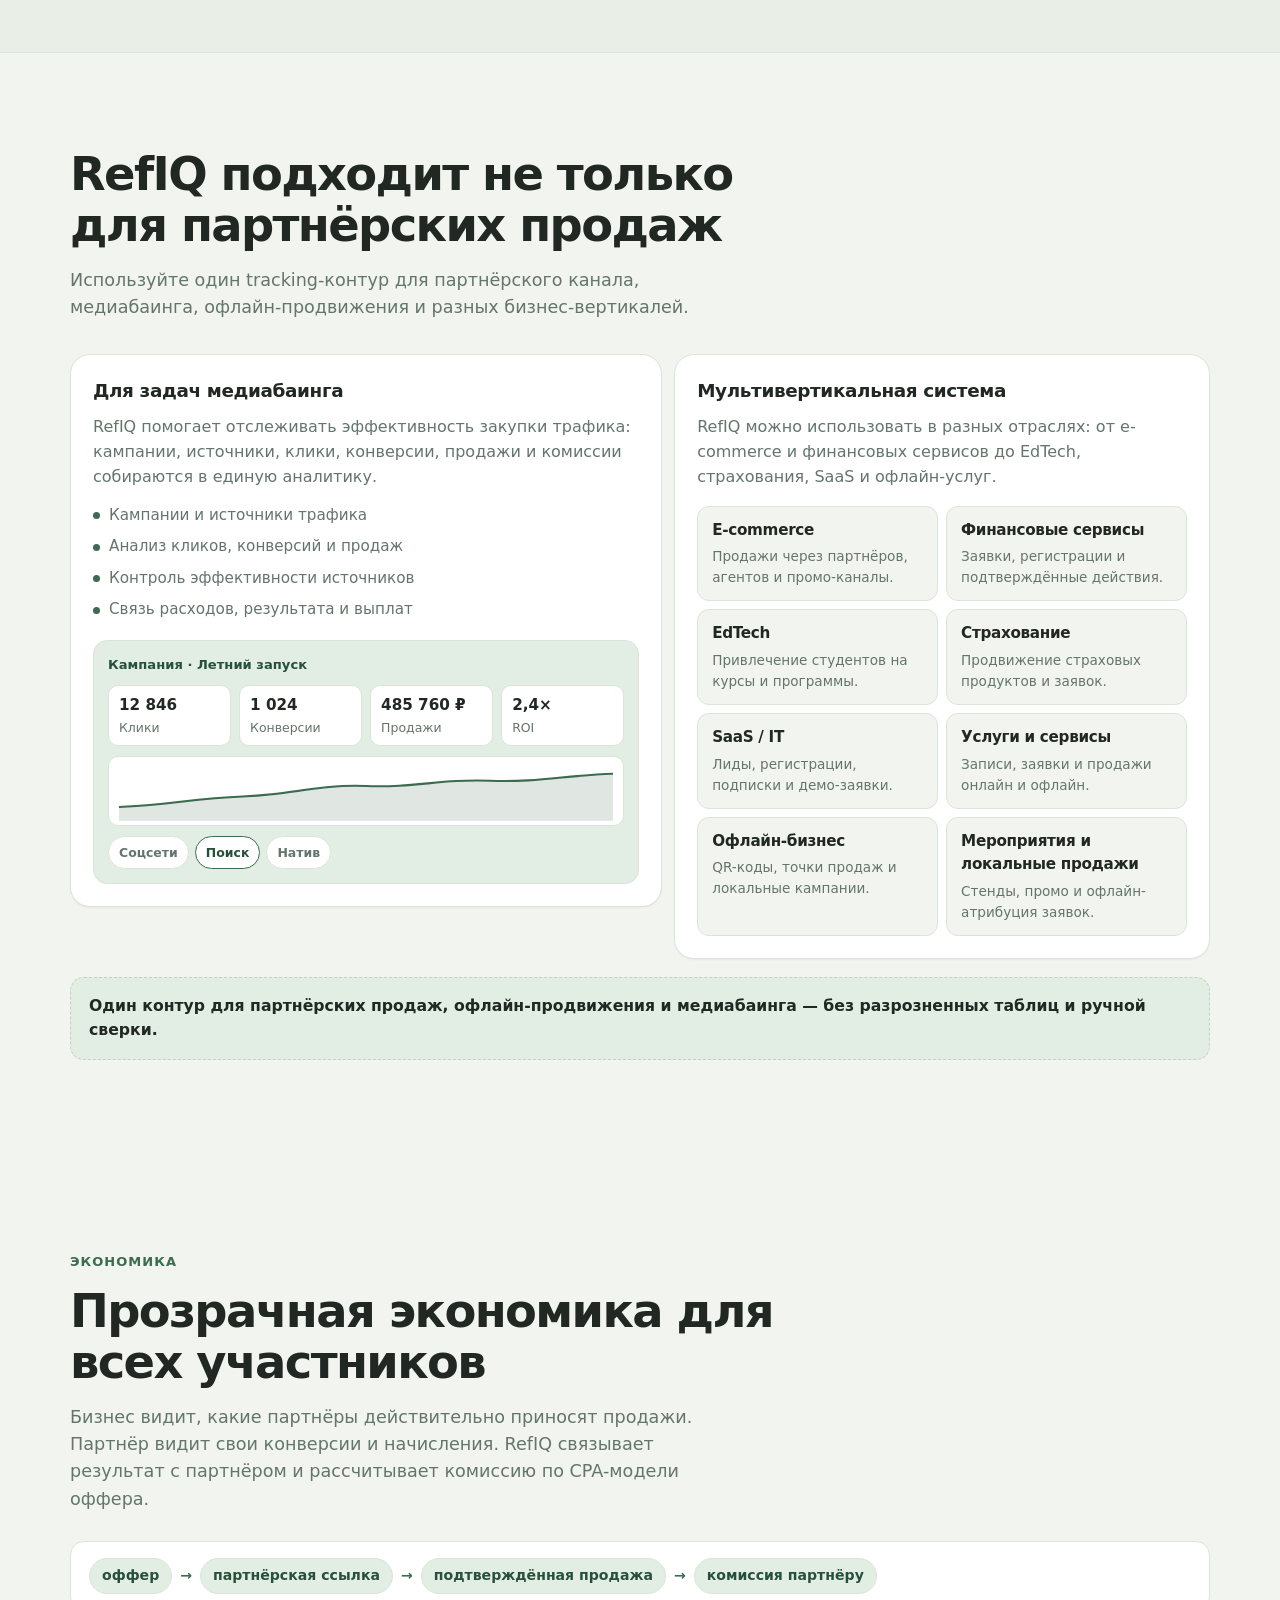
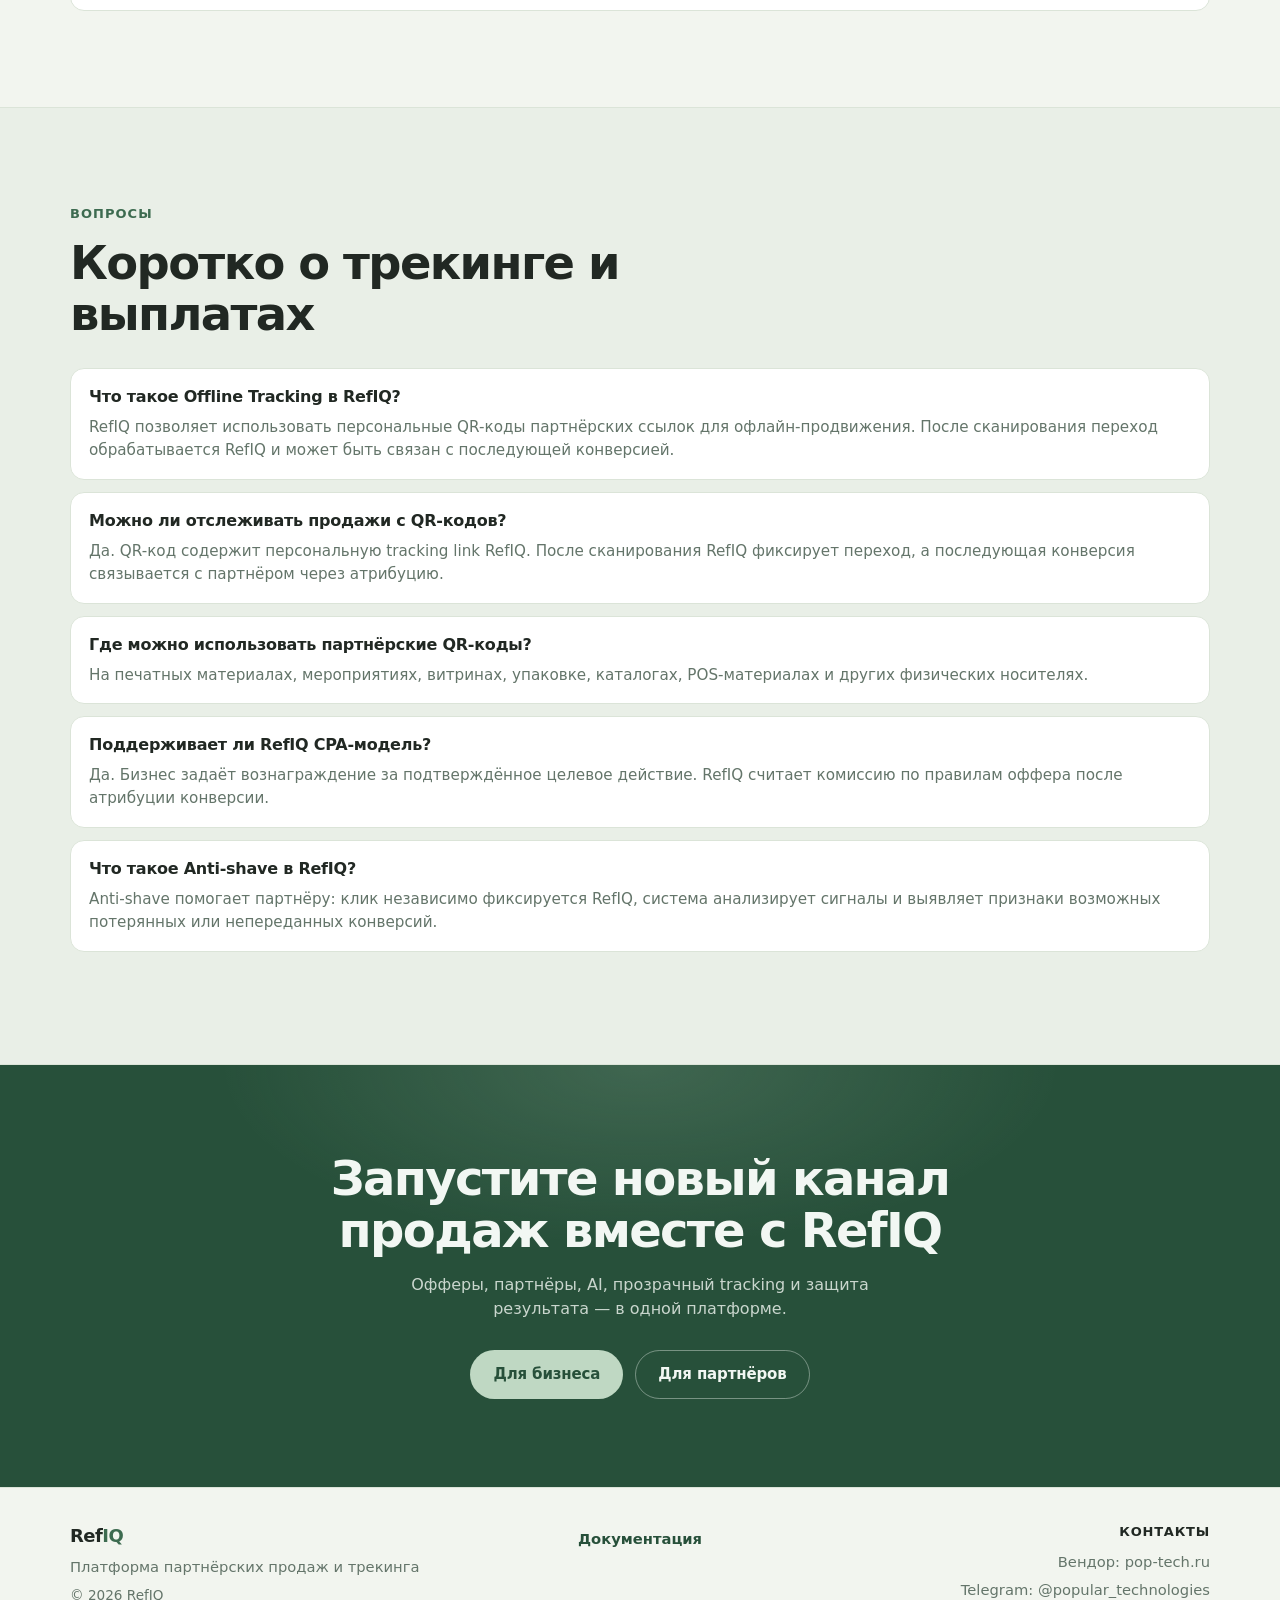
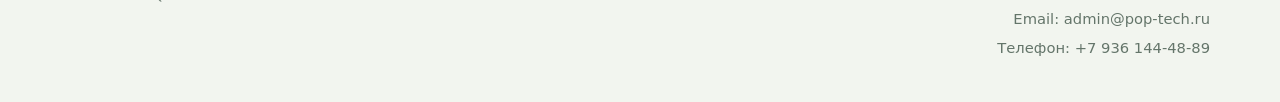
==== commit bef1a024: "landing" ====
--- a/index.html
+++ b/index.html
@@ -681,6 +681,11 @@
     </div>
   </footer>
 
+  <div class="cookie-notice" id="cookie-notice" role="alert">
+    <p>Мы используем файлы cookie и собираем аналитические данные для улучшения работы сайта.</p>
+    <button class="btn btn-primary btn-sm" id="cookie-accept" type="button">Понятно</button>
+  </div>
+
   <script src="script.js" defer></script>
 </body>
 </html>
--- a/styles.css
+++ b/styles.css
@@ -1848,3 +1848,60 @@
     align-items: start;
   }
 }
+
+/* Cookie notice */
+
+.cookie-notice {
+  position: fixed;
+  right: var(--gutter);
+  bottom: var(--gutter);
+  z-index: 200;
+  display: flex;
+  align-items: center;
+  gap: 14px;
+  max-width: 420px;
+  padding: 16px 20px;
+  border: 1px solid var(--border);
+  border-radius: var(--radius-lg);
+  background: var(--card);
+  box-shadow: var(--shadow-md);
+  animation: cookie-in 0.45s var(--ease) both;
+}
+
+.cookie-notice p {
+  margin: 0;
+  color: var(--muted);
+  font-size: 0.88rem;
+  line-height: 1.4;
+}
+
+.cookie-notice .btn {
+  flex-shrink: 0;
+}
+
+.cookie-notice[hidden] {
+  display: none;
+}
+
+@keyframes cookie-in {
+  from {
+    opacity: 0;
+    transform: translateY(12px);
+  }
+  to {
+    opacity: 1;
+    transform: none;
+  }
+}
+
+@media (max-width: 480px) {
+  .cookie-notice {
+    right: 12px;
+    bottom: 12px;
+    left: 12px;
+    max-width: none;
+    flex-direction: column;
+    align-items: stretch;
+    text-align: center;
+  }
+}
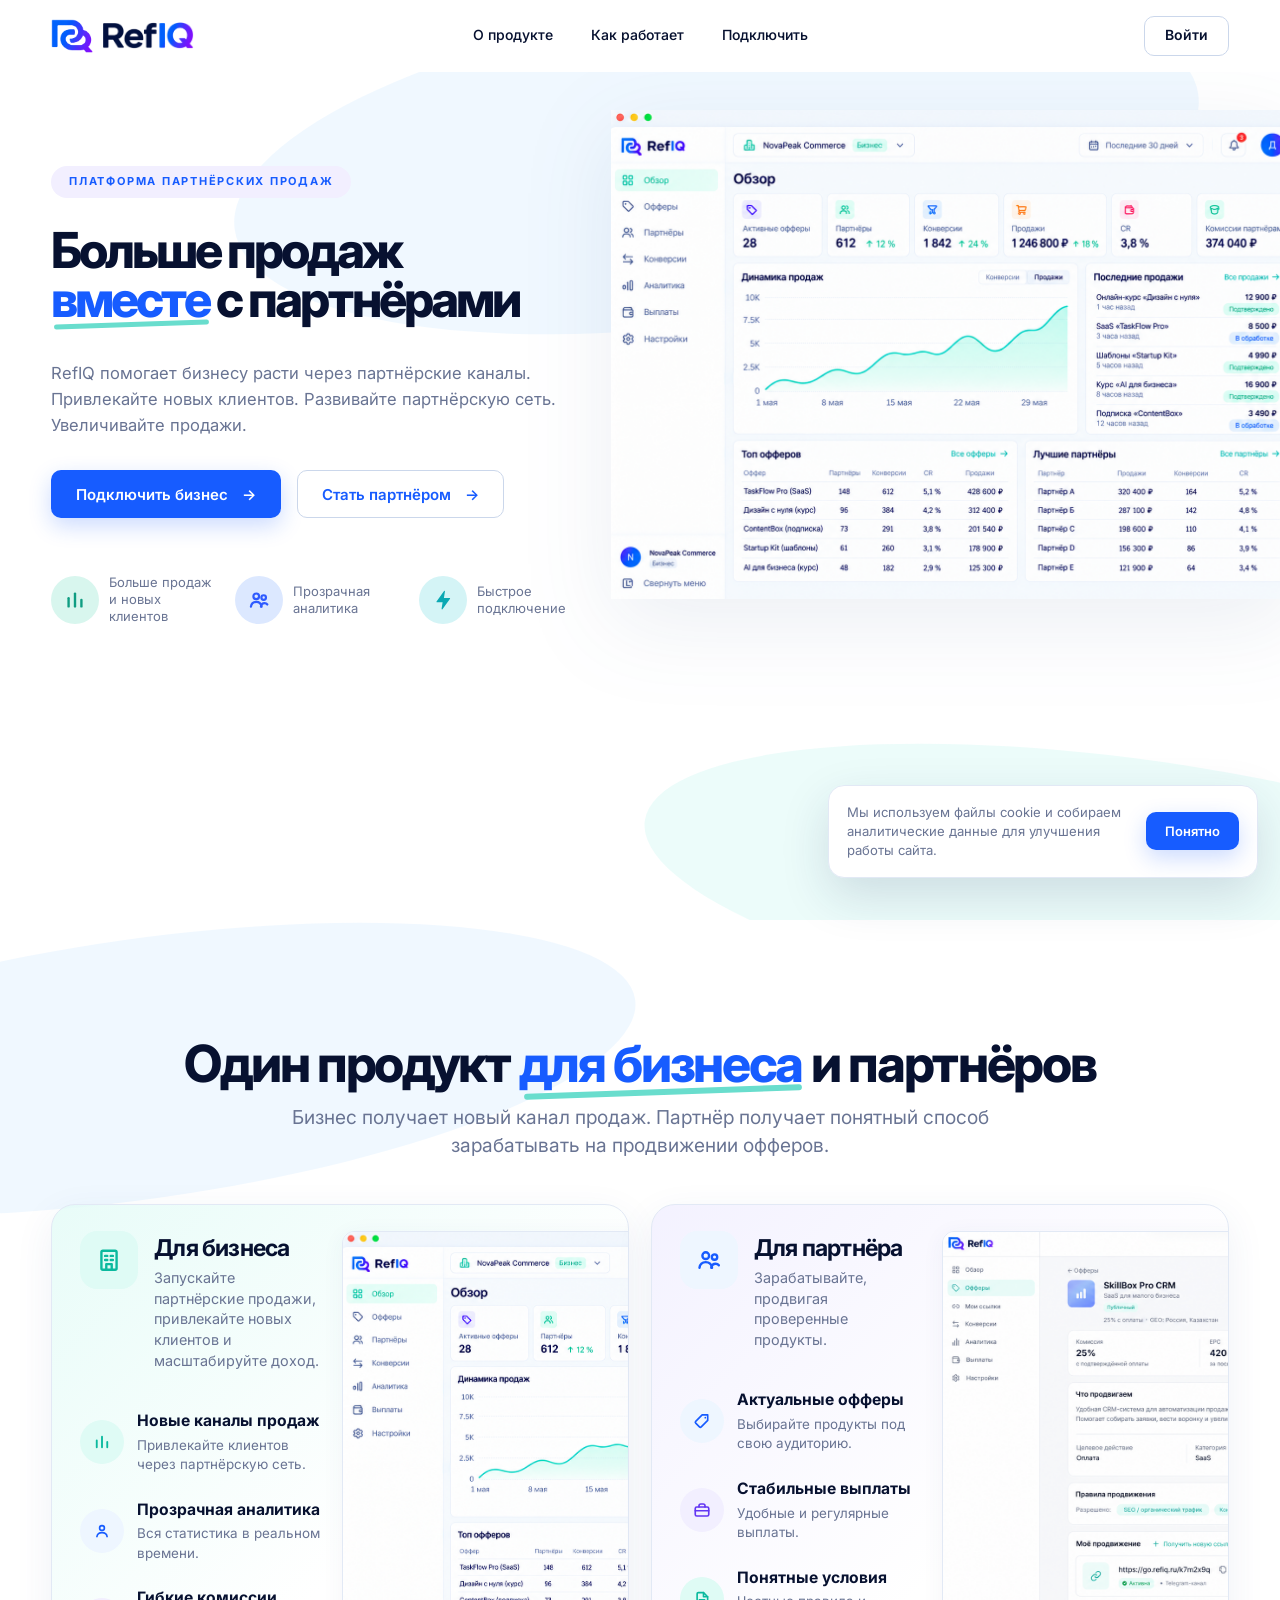
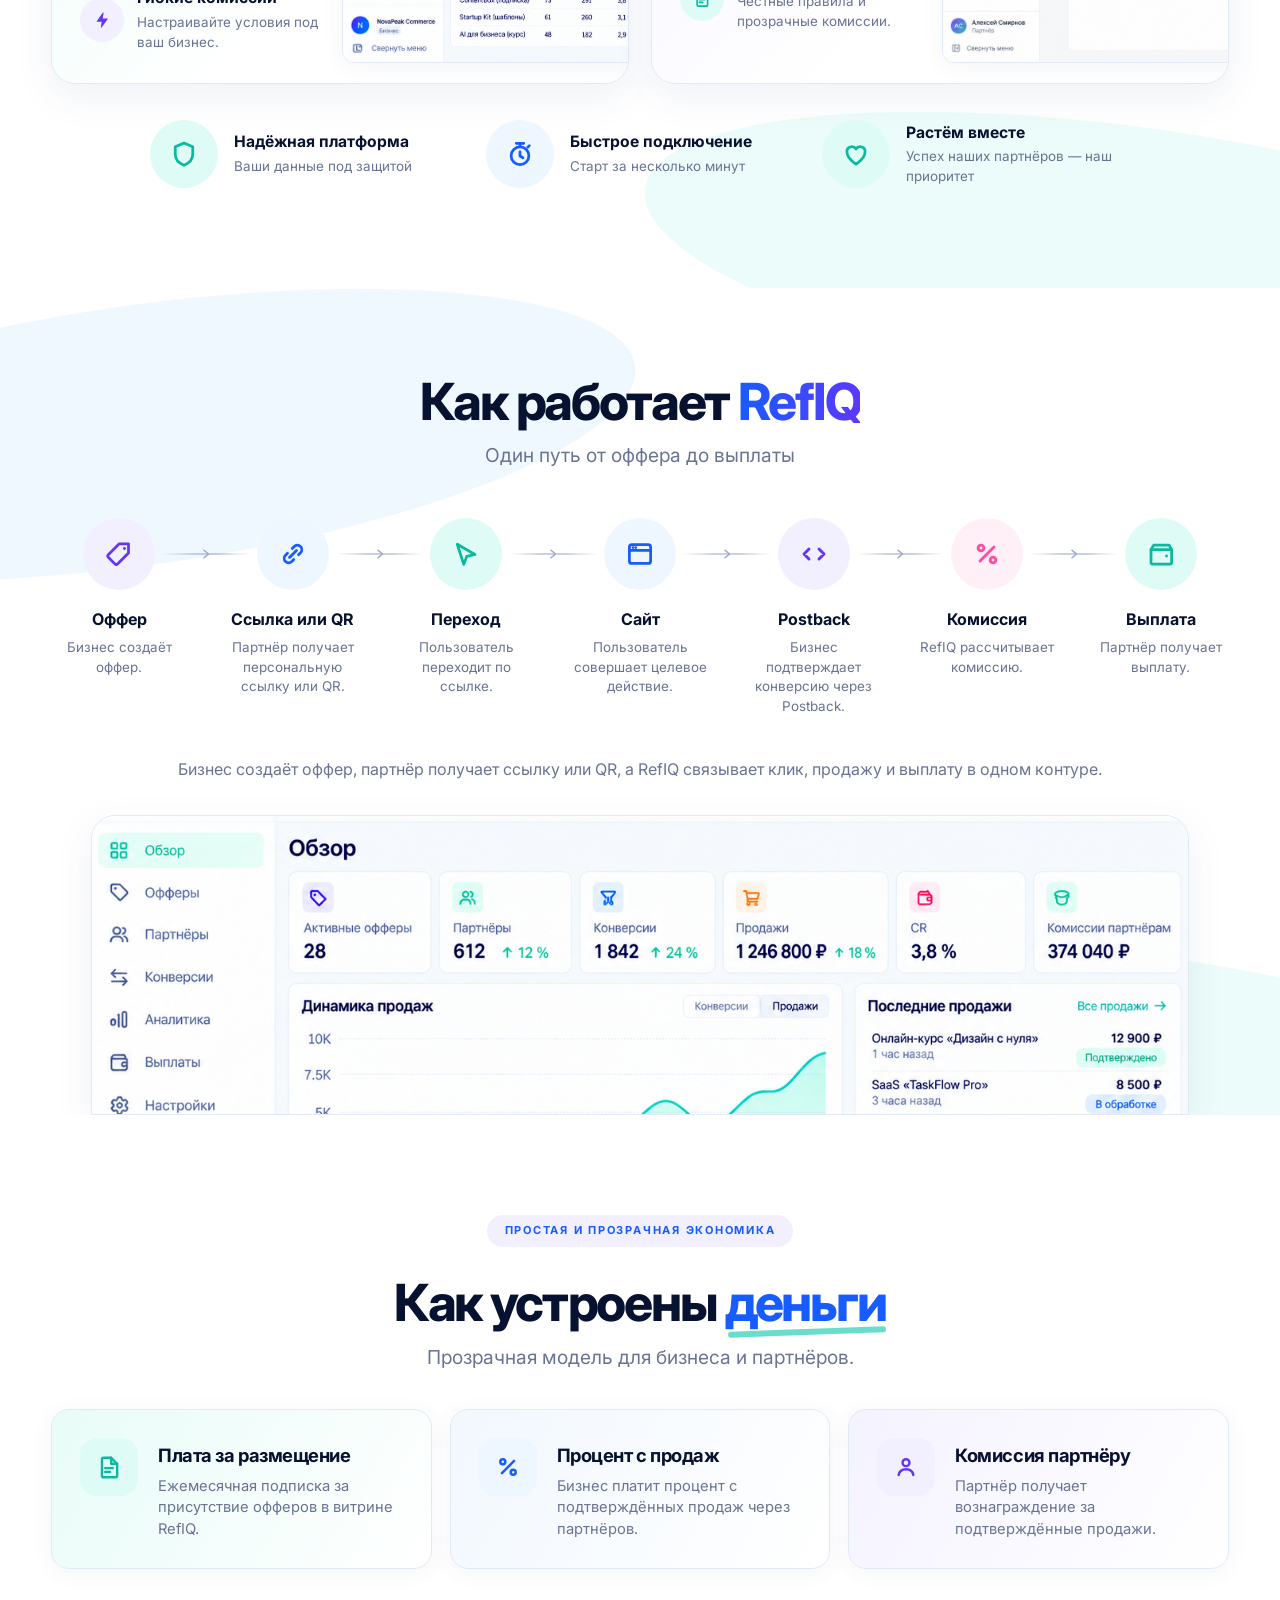
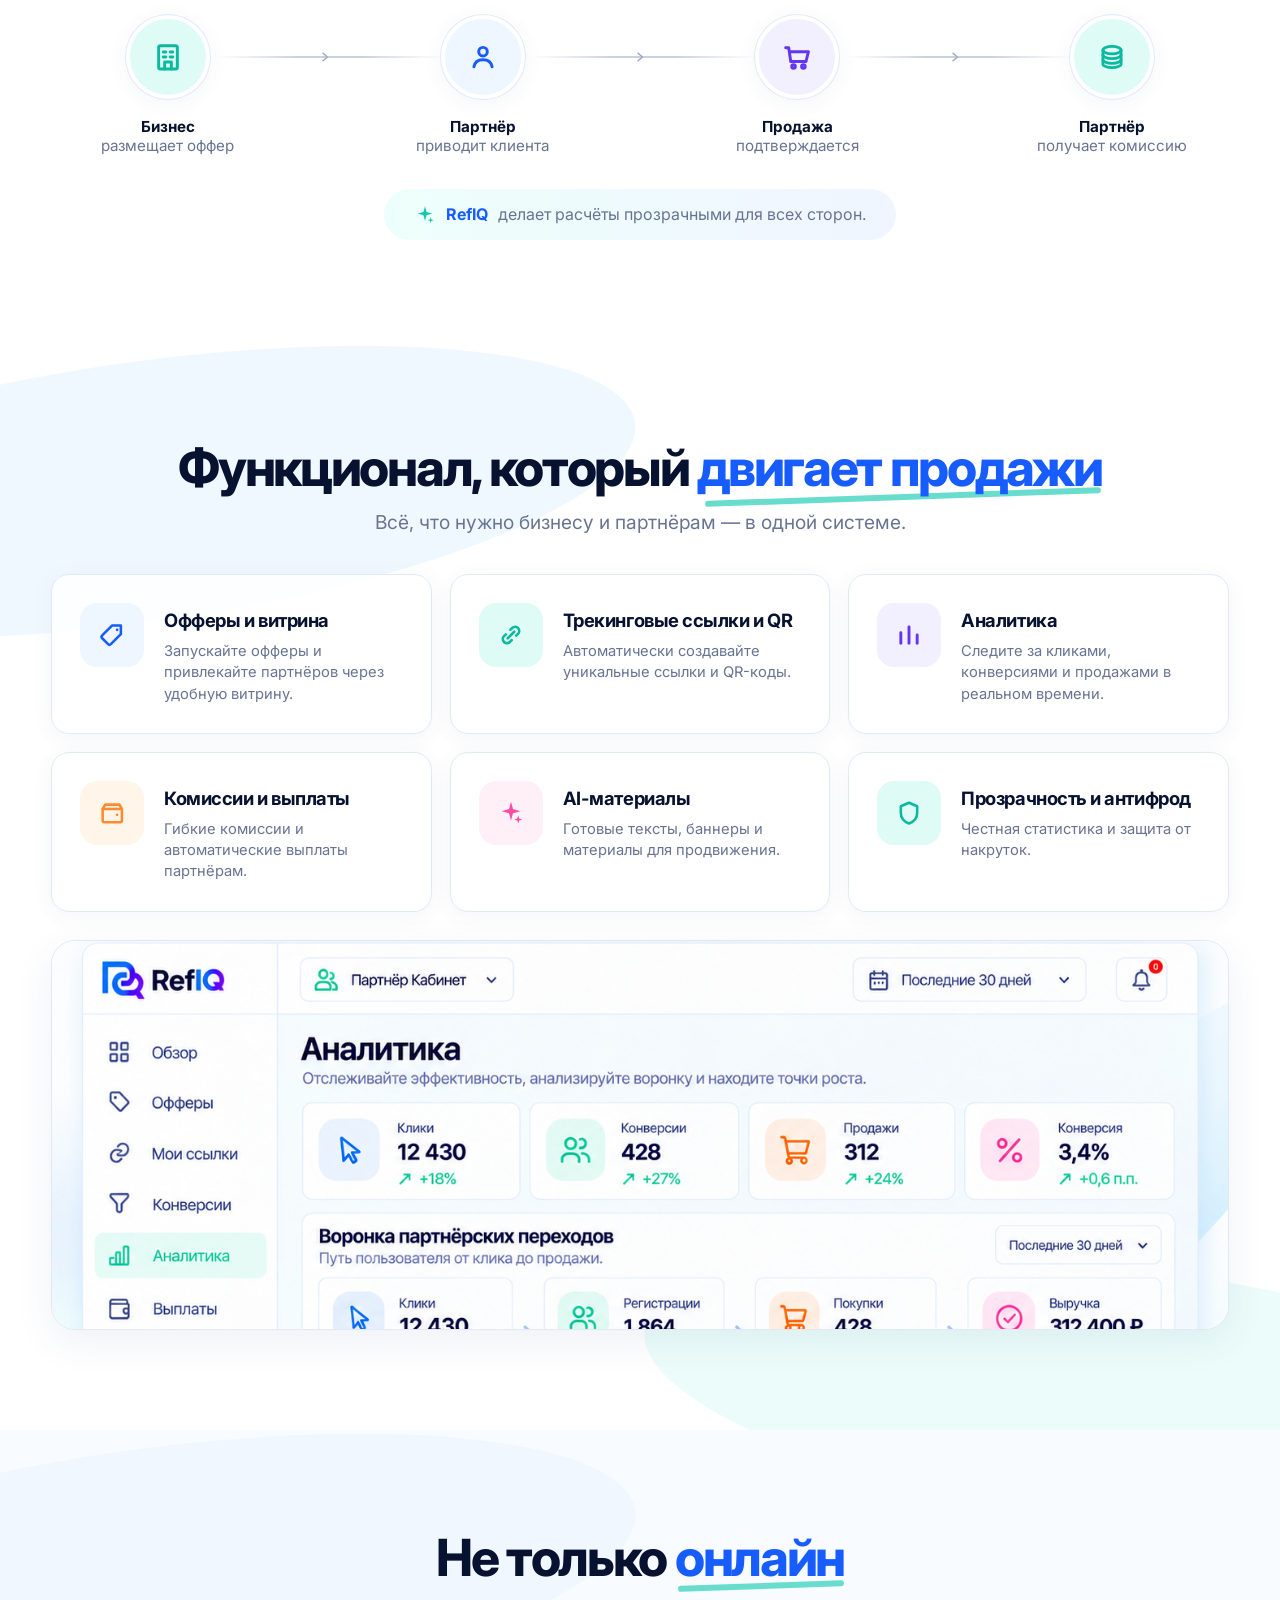
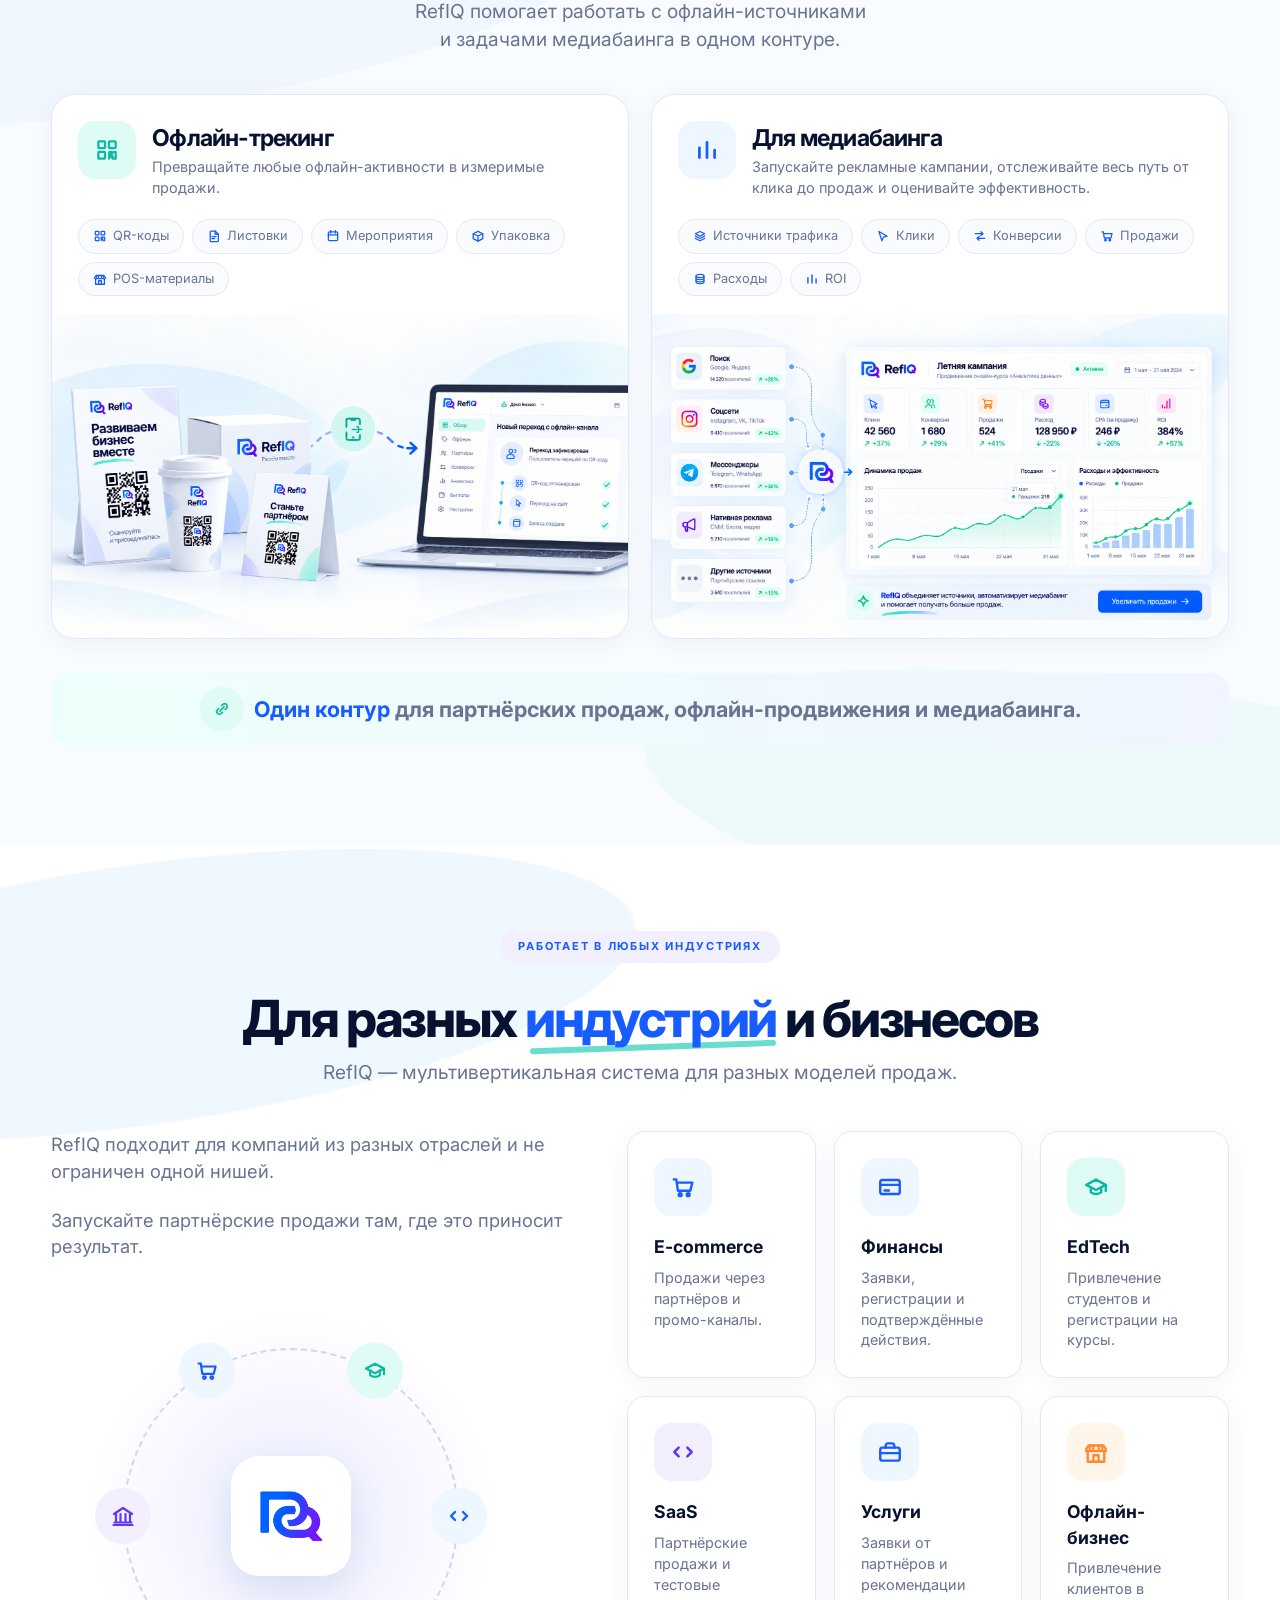
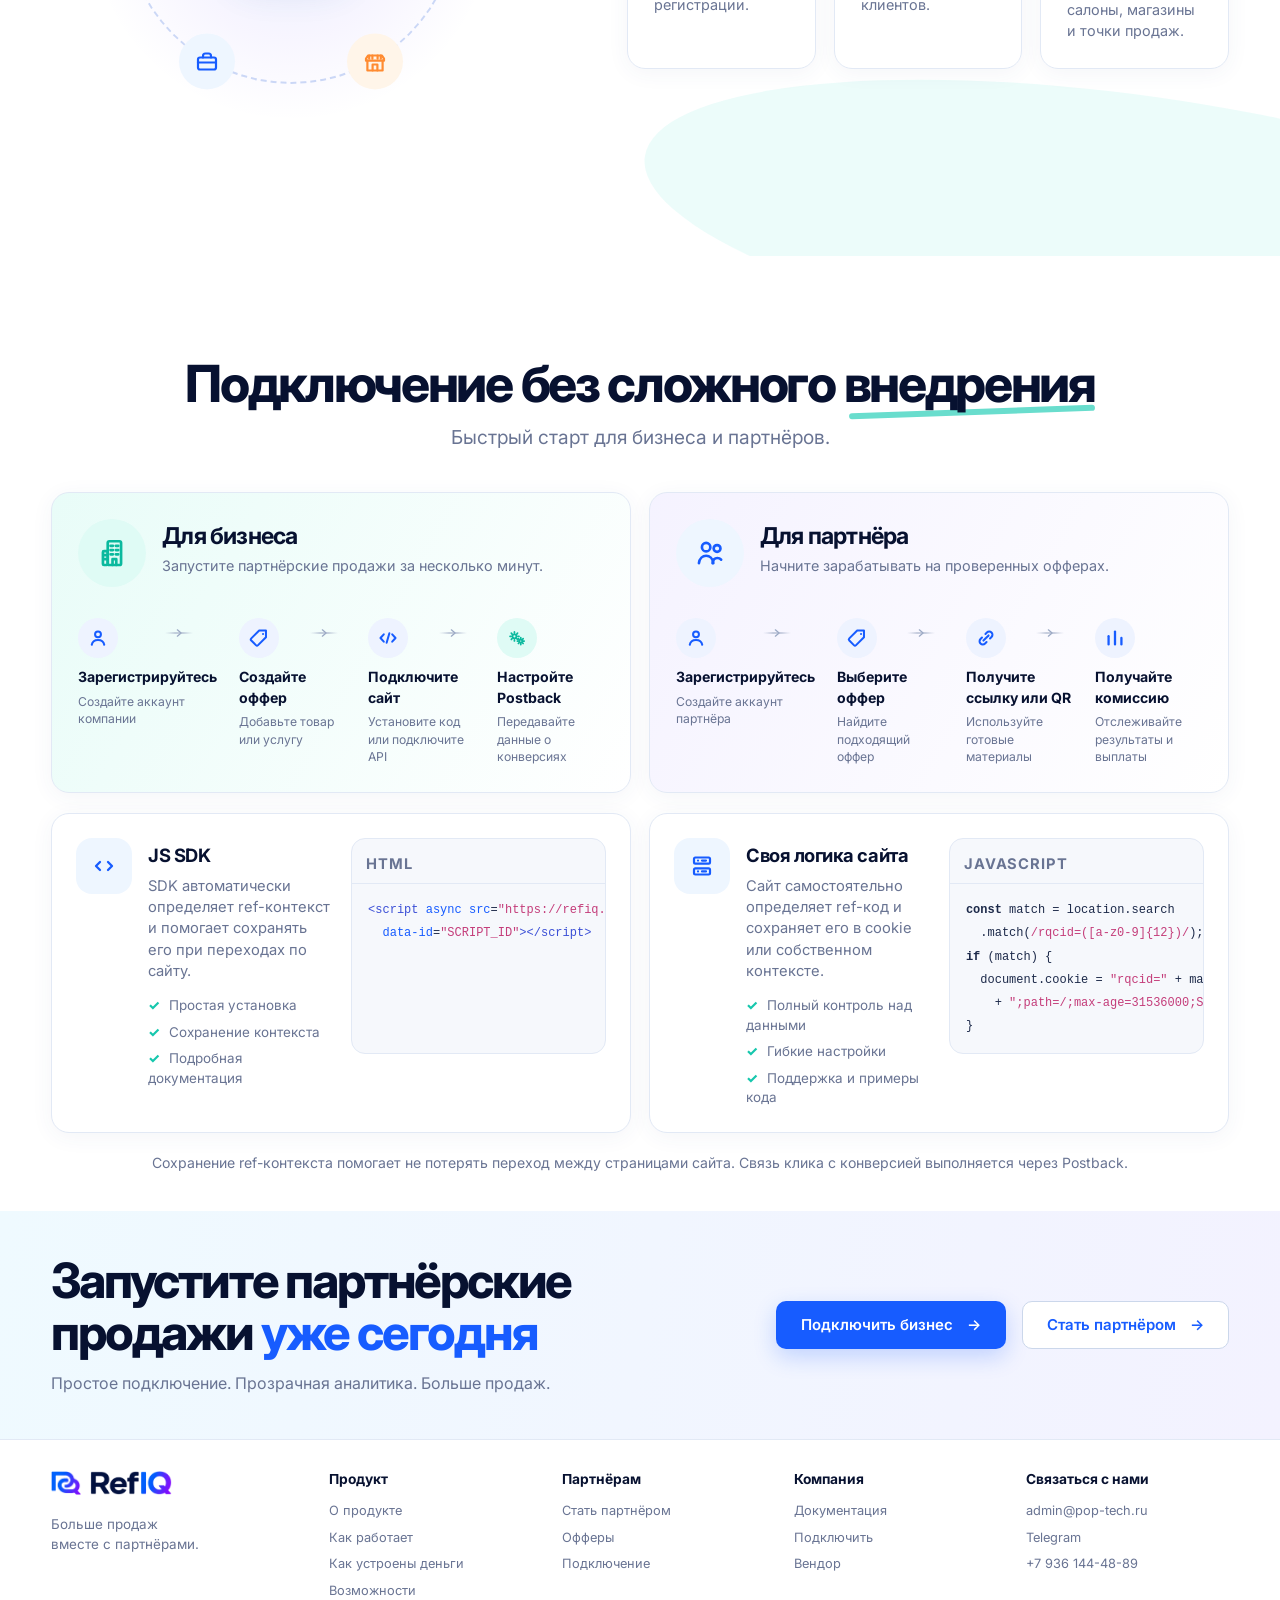
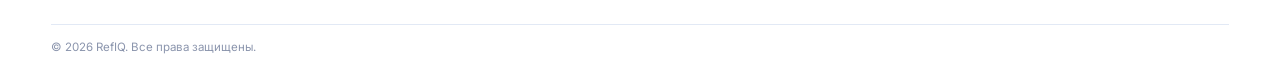
==== commit 51efdc21: "landing" ====
--- a/index.html
+++ b/index.html
@@ -3,689 +3,430 @@
 <head>
   <meta charset="UTF-8" />
   <meta name="viewport" content="width=device-width, initial-scale=1.0" />
-  <title>RefIQ — партнёрские продажи с AI и Offline Tracking</title>
-  <meta name="description" content="RefIQ — AI-powered платформа для партнёрских продаж и партнёрского маркетинга: affiliate tracking, CPA-модель, QR-коды и Offline Tracking, атрибуция, комиссии, Anti-fraud и Anti-shave." />
-  <meta name="robots" content="index, follow, max-image-preview:large, max-snippet:-1, max-video-preview:-1" />
-  <meta name="googlebot" content="index, follow" />
-  <meta name="yandex" content="index, follow" />
-  <meta name="author" content="RefIQ" />
-  <meta name="application-name" content="RefIQ" />
+  <title>RefIQ — платформа партнёрских продаж</title>
+  <meta name="description" content="RefIQ помогает бизнесу развивать продажи через партнёров, а партнёрам — находить офферы, видеть результат и получать выплаты." />
+  <meta name="robots" content="index, follow, max-image-preview:large" />
+  <meta name="theme-color" content="#ffffff" />
   <link rel="canonical" href="https://refiq.ru/" />
-  <link rel="alternate" hreflang="ru" href="https://refiq.ru/" />
-  <link rel="alternate" hreflang="x-default" href="https://refiq.ru/" />
-  <link rel="sitemap" type="application/xml" href="https://refiq.ru/sitemap.xml" />
   <meta property="og:site_name" content="RefIQ" />
-  <meta property="og:title" content="RefIQ — партнёрские продажи с AI и Offline Tracking" />
-  <meta property="og:description" content="Платформа партнёрских продаж: affiliate tracking, CPA, QR-коды, Offline Tracking, Anti-fraud и Anti-shave." />
+  <meta property="og:title" content="RefIQ — платформа партнёрских продаж" />
+  <meta property="og:description" content="Больше продаж вместе с партнёрами." />
   <meta property="og:type" content="website" />
   <meta property="og:locale" content="ru_RU" />
   <meta property="og:url" content="https://refiq.ru/" />
-  <meta property="og:image" content="https://refiq.ru/assets/apple-touch-icon.png" />
-  <meta property="og:image:alt" content="RefIQ — платформа партнёрских продаж" />
-  <meta name="twitter:card" content="summary" />
-  <meta name="twitter:title" content="RefIQ — партнёрские продажи с AI и Offline Tracking" />
-  <meta name="twitter:description" content="Affiliate tracking, CPA-модель, QR-коды и Offline Tracking в одной платформе партнёрского маркетинга." />
-  <meta name="twitter:image" content="https://refiq.ru/assets/apple-touch-icon.png" />
-  <meta name="theme-color" content="#f2f5ef" />
-  <link rel="icon" type="image/png" sizes="32x32" href="assets/favicon-32x32.png" />
-  <link rel="icon" type="image/png" sizes="16x16" href="assets/favicon-16x16.png" />
-  <link rel="shortcut icon" href="assets/favicon.ico" />
-  <link rel="apple-touch-icon" href="assets/apple-touch-icon.png" />
-  <link rel="stylesheet" href="styles.css" />
+  <meta property="og:image" content="https://refiq.ru/design/assets/hero-dashboard.png" />
+  <link rel="icon" type="image/png" sizes="32x32" href="/assets/favicon-32x32.png" />
+  <link rel="icon" type="image/png" sizes="16x16" href="/assets/favicon-16x16.png" />
+  <link rel="shortcut icon" href="/assets/favicon.ico" />
+  <link rel="apple-touch-icon" href="/assets/apple-touch-icon.png" />
+  <link rel="preconnect" href="https://fonts.googleapis.com" />
+  <link rel="preconnect" href="https://fonts.gstatic.com" crossorigin />
+  <link href="https://fonts.googleapis.com/css2?family=Inter:wght@400;500;600;700&display=swap" rel="stylesheet" />
+  <link rel="stylesheet" href="/styles.css" />
+  <script>try{if(localStorage.getItem("refiq_cookie_ok")){document.documentElement.classList.add("cookie-accepted");}}catch(e){}</script>
   <script type="application/ld+json">
   {
     "@context": "https://schema.org",
-    "@graph": [
-      {
-        "@type": "Organization",
-        "@id": "https://refiq.ru/#organization",
-        "name": "RefIQ",
-        "url": "https://refiq.ru/",
-        "logo": "https://refiq.ru/assets/apple-touch-icon.png",
-        "description": "Платформа партнёрских продаж и партнёрского маркетинга с affiliate tracking, CPA-моделью и Offline Tracking через QR-коды.",
-        "email": "admin@pop-tech.ru",
-        "telephone": "+79361444889",
-        "sameAs": [
-          "https://pop-tech.ru",
-          "https://t.me/popular_technologies"
-        ]
-      },
-      {
-        "@type": "WebSite",
-        "@id": "https://refiq.ru/#website",
-        "url": "https://refiq.ru/",
-        "name": "RefIQ",
-        "inLanguage": "ru-RU",
-        "publisher": { "@id": "https://refiq.ru/#organization" }
-      },
-      {
-        "@type": "SoftwareApplication",
-        "@id": "https://refiq.ru/#app",
-        "name": "RefIQ",
-        "applicationCategory": "BusinessApplication",
-        "operatingSystem": "Web",
-        "url": "https://app.refiq.ru",
-        "publisher": { "@id": "https://refiq.ru/#organization" },
-        "description": "Платформа партнёрских продаж и affiliate marketing: офферы, партнёры, CPA-модель, affiliate tracking, Offline Tracking через QR-коды, атрибуция, комиссии, Anti-fraud и Anti-shave.",
-        "featureList": [
-          "партнёрские продажи",
-          "партнёрский маркетинг",
-          "affiliate tracking",
-          "CPA-модель",
-          "Offline Tracking",
-          "QR Tracking",
-          "Anti-fraud",
-          "Anti-shave",
-          "AI Promotion Copilot"
-        ]
-      },
-      {
-        "@type": "WebPage",
-        "@id": "https://refiq.ru/#webpage",
-        "url": "https://refiq.ru/",
-        "name": "RefIQ — партнёрские продажи с AI и Offline Tracking",
-        "isPartOf": { "@id": "https://refiq.ru/#website" },
-        "about": { "@id": "https://refiq.ru/#app" },
-        "inLanguage": "ru-RU",
-        "description": "Платформа партнёрских продаж RefIQ: affiliate marketing, CPA-модель, affiliate tracking, QR-коды и Offline Tracking."
-      },
-      {
-        "@type": "FAQPage",
-        "@id": "https://refiq.ru/#faq",
-        "mainEntity": [
-          {
-            "@type": "Question",
-            "name": "Что такое Offline Tracking в RefIQ?",
-            "acceptedAnswer": {
-              "@type": "Answer",
-              "text": "RefIQ позволяет использовать персональные QR-коды партнёрских ссылок для офлайн-продвижения. После сканирования переход обрабатывается RefIQ и может быть связан с последующей конверсией."
-            }
-          },
-          {
-            "@type": "Question",
-            "name": "Можно ли отслеживать продажи с QR-кодов?",
-            "acceptedAnswer": {
-              "@type": "Answer",
-              "text": "Да. QR-код содержит персональную tracking link RefIQ. После сканирования RefIQ фиксирует переход, а последующая конверсия связывается с партнёром через механизм атрибуции."
-            }
-          },
-          {
-            "@type": "Question",
-            "name": "Где можно использовать партнёрские QR-коды?",
-            "acceptedAnswer": {
-              "@type": "Answer",
-              "text": "На печатных материалах, мероприятиях, витринах, упаковке, каталогах, POS-материалах и других физических носителях."
-            }
-          },
-          {
-            "@type": "Question",
-            "name": "Поддерживает ли RefIQ CPA-модель?",
-            "acceptedAnswer": {
-              "@type": "Answer",
-              "text": "Да. Бизнес задаёт вознаграждение за подтверждённое целевое действие. RefIQ считает комиссию по правилам оффера после атрибуции конверсии."
-            }
-          },
-          {
-            "@type": "Question",
-            "name": "Что такое Anti-shave в RefIQ?",
-            "acceptedAnswer": {
-              "@type": "Answer",
-              "text": "Anti-shave помогает партнёру: клик независимо фиксируется RefIQ, система анализирует сигналы и выявляет признаки возможных потерянных или непереданных конверсий."
-            }
-          }
-        ]
-      }
-    ]
+    "@type": "SoftwareApplication",
+    "name": "RefIQ",
+    "applicationCategory": "BusinessApplication",
+    "operatingSystem": "Web",
+    "url": "https://refiq.ru/",
+    "description": "Платформа партнёрских продаж для бизнеса и партнёров."
   }
   </script>
   <!-- Yandex.Metrika counter -->
-  <script type="text/javascript">
+  <script>
     (function(m,e,t,r,i,k,a){
       m[i]=m[i]||function(){(m[i].a=m[i].a||[]).push(arguments)};
       m[i].l=1*new Date();
-      for (var j = 0; j < document.scripts.length; j++) {if (document.scripts[j].src === r) { return; }}
+      for (var j=0;j<document.scripts.length;j++){if(document.scripts[j].src===r){return;}}
       k=e.createElement(t),a=e.getElementsByTagName(t)[0],k.async=1,k.src=r,a.parentNode.insertBefore(k,a)
-    })(window, document,'script','https://mc.yandex.ru/metrika/tag.js?id=111877722', 'ym');
-
-    ym(111877722, 'init', {ssr:true, webvisor:true, clickmap:true, ecommerce:"dataLayer", referrer: document.referrer, url: location.href, accurateTrackBounce:true, trackLinks:true});
+    })(window,document,"script","https://mc.yandex.ru/metrika/tag.js?id=111877722","ym");
+    ym(111877722,"init",{ssr:true,webvisor:true,clickmap:true,ecommerce:"dataLayer",referrer:document.referrer,url:location.href,accurateTrackBounce:true,trackLinks:true});
   </script>
-  <noscript><div><img src="https://mc.yandex.ru/watch/111877722" style="position:absolute; left:-9999px;" alt="" /></div></noscript>
+  <noscript><div><img src="https://mc.yandex.ru/watch/111877722" class="metric-pixel" alt="" /></div></noscript>
   <!-- /Yandex.Metrika counter -->
 </head>
 <body>
+  <svg xmlns="http://www.w3.org/2000/svg" aria-hidden="true" focusable="false" class="icon-sprite">
+    <symbol id="i-building" viewBox="0 0 24 24" fill="none" stroke="currentColor" stroke-width="2.2" stroke-linecap="round" stroke-linejoin="round"><rect x="5" y="3.5" width="14" height="17.5" rx="1.4"/><path d="M9.5 21v-5.2h5V21"/><path d="M8.4 8.2h2M13.6 8.2h2M8.4 12h2M13.6 12h2"/></symbol>
+    <symbol id="i-user" viewBox="0 0 24 24" fill="none" stroke="currentColor" stroke-width="2.2" stroke-linecap="round" stroke-linejoin="round"><circle cx="12" cy="8" r="3.2"/><path d="M5.2 19.4c.6-3.5 3.3-5.3 6.8-5.3s6.2 1.8 6.8 5.3"/></symbol>
+    <symbol id="i-users" viewBox="0 0 24 24" fill="none" stroke="currentColor" stroke-width="2.2" stroke-linecap="round" stroke-linejoin="round"><circle cx="9" cy="8" r="3.1"/><path d="M3.2 19.2c.5-3.3 2.9-5.2 5.8-5.2s5.3 1.9 5.8 5.2"/><circle cx="17.1" cy="9.3" r="2.5"/><path d="M14.1 19.2c.4-2.3 1.9-3.7 4-3.7 1.2 0 2.3.5 3 1.4"/></symbol>
+    <symbol id="i-chart" viewBox="0 0 24 24" fill="none" stroke="currentColor" stroke-width="2.5" stroke-linecap="round"><path d="M5 19V10"/><path d="M12 19V5"/><path d="M19 19V12"/></symbol>
+    <symbol id="i-bolt" viewBox="0 0 24 24" fill="currentColor"><path d="M13.15 2.08 4.95 13.5c-.24.34 0 .85.42.85h6.2l-1.12 7.28c-.08.54.61.88.97.49l8.25-11.42c.24-.34 0-.85-.42-.85h-6.25l1.15-7.28c.08-.54-.61-.88-.97-.49Z"/></symbol>
+    <symbol id="i-tag" viewBox="0 0 24 24" fill="none" stroke="currentColor" stroke-width="2.2" stroke-linecap="round" stroke-linejoin="round"><path d="M3.6 12.4 12.2 3.8h7.4v7.4l-8.6 8.6a1.7 1.7 0 0 1-2.4 0l-5-5a1.7 1.7 0 0 1 0-2.4Z"/><circle cx="16.4" cy="7.6" r="1.15" fill="currentColor" stroke="none"/></symbol>
+    <symbol id="i-briefcase" viewBox="0 0 24 24" fill="none" stroke="currentColor" stroke-width="2.2" stroke-linecap="round" stroke-linejoin="round"><rect x="3" y="8" width="18" height="12" rx="2"/><path d="M8 8V6.4A2.4 2.4 0 0 1 10.4 4h3.2A2.4 2.4 0 0 1 16 6.4V8"/><path d="M3 13h18"/></symbol>
+    <symbol id="i-file" viewBox="0 0 24 24" fill="none" stroke="currentColor" stroke-width="2.2" stroke-linecap="round" stroke-linejoin="round"><path d="M7 3.5h7l5.5 5.5V20A1.5 1.5 0 0 1 18 21.5H7A1.5 1.5 0 0 1 5.5 20V5A1.5 1.5 0 0 1 7 3.5Z"/><path d="M14 3.5V9h5.5"/><path d="M8.5 13h7M8.5 16.5h4.5"/></symbol>
+    <symbol id="i-shield" viewBox="0 0 24 24" fill="none" stroke="currentColor" stroke-width="2.2" stroke-linecap="round" stroke-linejoin="round"><path d="M12 3.2 5 6.2v5.8c0 4.3 2.9 7.4 7 9 4.1-1.6 7-4.7 7-9V6.2l-7-3Z"/></symbol>
+    <symbol id="i-gear" viewBox="0 0 24 24" fill="none" stroke="currentColor" stroke-width="2" stroke-linecap="round" stroke-linejoin="round"><circle cx="12" cy="12" r="3"/><path d="M19.4 15a1.65 1.65 0 0 0 .33 1.82l.06.06a2 2 0 0 1-2.83 2.83l-.06-.06a1.65 1.65 0 0 0-1.82-.33 1.65 1.65 0 0 0-1 1.51V21a2 2 0 0 1-4 0v-.09A1.65 1.65 0 0 0 9 19.4a1.65 1.65 0 0 0-1.82.33l-.06.06a2 2 0 0 1-2.83-2.83l.06-.06A1.65 1.65 0 0 0 4.68 15a1.65 1.65 0 0 0-1.51-1H3a2 2 0 0 1 0-4h.09A1.65 1.65 0 0 0 4.6 9a1.65 1.65 0 0 0-.33-1.82l-.06-.06a2 2 0 0 1 2.83-2.83l.06.06A1.65 1.65 0 0 0 9 4.68a1.65 1.65 0 0 0 1-1.51V3a2 2 0 0 1 4 0v.09a1.65 1.65 0 0 0 1 1.51 1.65 1.65 0 0 0 1.82-.33l.06-.06a2 2 0 0 1 2.83 2.83l-.06.06A1.65 1.65 0 0 0 19.4 9a1.65 1.65 0 0 0 1.51 1H21a2 2 0 0 1 0 4h-.09a1.65 1.65 0 0 0-1.51 1z"/></symbol>
+    <symbol id="i-heart" viewBox="0 0 24 24" fill="none" stroke="currentColor" stroke-width="2.2" stroke-linecap="round" stroke-linejoin="round"><path d="M12 20s-7.2-4.5-7.2-9.4A3.9 3.9 0 0 1 12 8a3.9 3.9 0 0 1 7.2 2.6C19.2 15.5 12 20 12 20Z"/></symbol>
+    <symbol id="i-link" viewBox="0 0 24 24" fill="none" stroke="currentColor" stroke-width="2.2" stroke-linecap="round" stroke-linejoin="round"><path d="M9.2 14.8 14.8 9.2"/><path d="M7.6 11.4 6 13a3.5 3.5 0 0 0 5 5l1.6-1.6"/><path d="M16.4 12.6 18 11a3.5 3.5 0 1 0-5-5l-1.6 1.6"/></symbol>
+    <symbol id="i-cursor" viewBox="0 0 24 24" fill="none" stroke="currentColor" stroke-width="2.2" stroke-linecap="round" stroke-linejoin="round"><path d="M5 4.2 19.2 12.4l-6.6 1.5-2.4 6.4L5 4.2Z"/></symbol>
+    <symbol id="i-window" viewBox="0 0 24 24" fill="none" stroke="currentColor" stroke-width="2.2" stroke-linecap="round" stroke-linejoin="round"><rect x="3.5" y="4.5" width="17" height="15" rx="2"/><path d="M3.5 9h17"/><path d="M6.4 6.8h.01M8.6 6.8h.01"/></symbol>
+    <symbol id="i-code" viewBox="0 0 24 24" fill="none" stroke="currentColor" stroke-width="2.3" stroke-linecap="round" stroke-linejoin="round"><path d="m8 8-4 4 4 4M16 8l4 4-4 4"/></symbol>
+    <symbol id="i-percent" viewBox="0 0 24 24" fill="none" stroke="currentColor" stroke-width="2.3" stroke-linecap="round"><circle cx="7.2" cy="7.2" r="2.3"/><circle cx="16.8" cy="16.8" r="2.3"/><path d="m17.6 6.4-11.2 11.2"/></symbol>
+    <symbol id="i-wallet" viewBox="0 0 24 24" fill="none" stroke="currentColor" stroke-width="2.2" stroke-linecap="round" stroke-linejoin="round"><path d="M4 8.5h16.5v10A1.5 1.5 0 0 1 19 20H5.5A1.5 1.5 0 0 1 4 18.5v-10Z"/><path d="M4 8.5 6.2 4.8h12.2L20.5 8.5"/><circle cx="16.4" cy="13.6" r="1.15" fill="currentColor" stroke="none"/></symbol>
+    <symbol id="i-cart" viewBox="0 0 24 24" fill="none" stroke="currentColor" stroke-width="2.2" stroke-linecap="round" stroke-linejoin="round"><path d="M3.5 5h2.3l1.5 10.4h11.4L20.6 8H7"/><circle cx="9.4" cy="19.1" r="1.35"/><circle cx="16.8" cy="19.1" r="1.35"/></symbol>
+    <symbol id="i-coins" viewBox="0 0 24 24" fill="none" stroke="currentColor" stroke-width="2.1" stroke-linecap="round" stroke-linejoin="round"><ellipse cx="12" cy="6.8" rx="6.8" ry="2.8"/><path d="M5.2 6.8v3.6c0 1.5 3 2.8 6.8 2.8s6.8-1.3 6.8-2.8V6.8"/><path d="M5.2 10.4v3.6c0 1.5 3 2.8 6.8 2.8s6.8-1.3 6.8-2.8v-3.6"/><path d="M5.2 14v3.2c0 1.5 3 2.8 6.8 2.8s6.8-1.3 6.8-2.8V14"/></symbol>
+    <symbol id="i-spark" viewBox="0 0 24 24" fill="currentColor"><path d="M12 2.4 13.7 8.6 20 10.4 13.7 12.2 12 18.4 10.3 12.2 4 10.4 10.3 8.6Z"/><path d="M18.2 14.2 19 16.8 21.6 17.6 19 18.4 18.2 21 17.4 18.4 14.8 17.6 17.4 16.8Z"/></symbol>
+    <symbol id="i-qr" viewBox="0 0 24 24" fill="none" stroke="currentColor" stroke-width="2.1" stroke-linecap="round" stroke-linejoin="round"><rect x="4" y="4" width="6.2" height="6.2" rx=".8"/><rect x="13.8" y="4" width="6.2" height="6.2" rx=".8"/><rect x="4" y="13.8" width="6.2" height="6.2" rx=".8"/><path d="M14 14h2.4v2.4H14zM18.2 14H20v2M14 20v-2h3.2v2H20v-3.2"/></symbol>
+    <symbol id="i-calendar" viewBox="0 0 24 24" fill="none" stroke="currentColor" stroke-width="2.2" stroke-linecap="round" stroke-linejoin="round"><rect x="4" y="5" width="16" height="15" rx="2"/><path d="M4 10h16M8 3v4M16 3v4"/></symbol>
+    <symbol id="i-box" viewBox="0 0 24 24" fill="none" stroke="currentColor" stroke-width="2.2" stroke-linecap="round" stroke-linejoin="round"><path d="M3.8 8.2 12 4l8.2 4.2v8.4L12 20.8 3.8 16.6V8.2Z"/><path d="M12 20.8V12M20.2 8.2 12 12 3.8 8.2"/></symbol>
+    <symbol id="i-store" viewBox="0 0 24 24" fill="none" stroke="currentColor" stroke-width="2.2" stroke-linecap="round" stroke-linejoin="round"><path d="M3 9.2 5.2 6h13.6L21 9.2v2H3V9.2Z"/><path d="M6.2 6v3.2M9.4 6v3.2M14.6 6v3.2M17.8 6v3.2"/><path d="M4.4 11.2V21h15.2v-9.8"/><path d="M9.6 21v-6h4.8v6"/></symbol>
+    <symbol id="i-layers" viewBox="0 0 24 24" fill="none" stroke="currentColor" stroke-width="2.2" stroke-linecap="round" stroke-linejoin="round"><path d="m4 8.2 8-4 8 4-8 4-8-4Z"/><path d="m4 12.2 8 4 8-4"/><path d="m4 16.2 8 4 8-4"/></symbol>
+    <symbol id="i-swap" viewBox="0 0 24 24" fill="none" stroke="currentColor" stroke-width="2.2" stroke-linecap="round" stroke-linejoin="round"><path d="M4 8h13M13.5 4.8 17.2 8 13.5 11.2"/><path d="M20 16H7M10.5 12.8 6.8 16 10.5 19.2"/></symbol>
+    <symbol id="i-cap" viewBox="0 0 24 24" fill="none" stroke="currentColor" stroke-width="2.2" stroke-linecap="round" stroke-linejoin="round"><path d="M3 10 12 5.2 21 10 12 14.8 3 10Z"/><path d="M7.2 12.2v4.6c1.6 1.1 3.2 1.6 4.8 1.6s3.2-.5 4.8-1.6v-4.6"/><path d="M21 10.4v5.4"/></symbol>
+    <symbol id="i-card" viewBox="0 0 24 24" fill="none" stroke="currentColor" stroke-width="2.2" stroke-linecap="round" stroke-linejoin="round"><rect x="3" y="5.5" width="18" height="13" rx="2"/><path d="M3 10h18"/><path d="M7 15.2h4"/></symbol>
+    <symbol id="i-server" viewBox="0 0 24 24" fill="none" stroke="currentColor" stroke-width="2.2" stroke-linecap="round" stroke-linejoin="round"><rect x="4" y="3.5" width="16" height="6.2" rx="1.4"/><rect x="4" y="14.3" width="16" height="6.2" rx="1.4"/><path d="M8 6.6h.01M8 17.4h.01M12 6.6h4M12 17.4h4"/></symbol>
+    <symbol id="i-bank" viewBox="0 0 24 24" fill="none" stroke="currentColor" stroke-width="2.2" stroke-linecap="round" stroke-linejoin="round"><path d="M3 10 12 4l9 6"/><path d="M5 10v8M9.5 10v8M14.5 10v8M19 10v8"/><path d="M3.5 18.5h17"/><path d="M2.5 21h19"/></symbol>
+    <symbol id="i-timer" viewBox="0 0 24 24" fill="none" stroke="currentColor" stroke-width="2.2" stroke-linecap="round" stroke-linejoin="round"><circle cx="12" cy="13.4" r="7.1"/><path d="M12 10.2v3.4l2.3 1.4"/><path d="M9 3.4h6M12 3.4v2.4"/><path d="m18.2 6.6 1.3-1.3"/></symbol>
+    <symbol id="i-office" viewBox="0 0 24 24" fill="none" stroke="currentColor" stroke-width="2" stroke-linecap="round" stroke-linejoin="round"><g transform="translate(1.8 0)"><rect x="7" y="3.2" width="10" height="17.8" rx="1.2"/><rect x="3.4" y="10.6" width="3.6" height="10.4" rx=".8"/><path d="M10.6 21v-4.4h2.8V21"/><path d="M9.1 6.6h1.8M13.1 6.6h1.8M9.1 9.8h1.8M13.1 9.8h1.8M9.1 13h1.8M13.1 13h1.8"/><path d="M4.6 13.6h1.3M4.6 16.6h1.3"/></g></symbol>
+    <symbol id="i-partners" viewBox="0 0 24 24" fill="none" stroke="currentColor" stroke-width="2" stroke-linecap="round" stroke-linejoin="round"><g transform="translate(.7 0)"><circle cx="8.4" cy="7.6" r="3.15"/><path d="M3 19.6c.45-3.55 2.85-5.55 5.4-5.55 2.55 0 4.95 2 5.4 5.55"/><circle cx="16.6" cy="8.6" r="2.55"/><path d="M13.2 19.6c.35-2.45 1.85-3.85 3.55-3.85 1.15 0 2.2.45 2.9 1.25"/></g></symbol>
+    <symbol id="i-gears" viewBox="0 0 24 24" fill="none" stroke="currentColor" stroke-width="1.9" stroke-linecap="round" stroke-linejoin="round"><circle cx="9.2" cy="10.2" r="2.15"/><path d="M9.2 5.4v1.2M9.2 14v1.2M4.4 10.2h1.2M13 10.2h1.2M5.8 6.8l.85.85M11.75 12.75l.85.85M5.8 13.6l.85-.85M11.75 7.65l.85-.85"/><circle cx="16.1" cy="15.4" r="1.7"/><path d="M16.1 11.7v.95M16.1 18.15v.95M12.4 15.4h.95M18.85 15.4h.95M13.5 12.8l.65.65M18.05 17.35l.65.65M13.5 18l.65-.65M18.05 13.45l.65-.65"/></symbol>
+    <symbol id="i-code-slash" viewBox="0 0 24 24" fill="none" stroke="currentColor" stroke-width="2.2" stroke-linecap="round" stroke-linejoin="round"><path d="m7.4 8-3.6 4 3.6 4M16.6 8l3.6 4-3.6 4M13.5 6.8 10.5 17.2"/></symbol>
+  </svg>
   <a class="skip-link" href="#main">Перейти к содержимому</a>
 
   <header class="site-header" id="top">
     <div class="container header-inner">
-      <a class="logo" href="/" aria-label="RefIQ — на главную">Ref<span>IQ</span></a>
-
+      <a class="brand" href="/" aria-label="RefIQ — главная">
+        <img src="/assets/logo.png" alt="" width="34" height="28" />
+        <img class="brand-label" src="/src/label.png" alt="" width="92" height="27" />
+      </a>
       <nav class="nav" id="nav" aria-label="Основная навигация">
         <a href="#product">О продукте</a>
         <a href="#how-it-works">Как работает</a>
-        <a href="/howto">Подключить</a>
+        <a href="#connect">Подключить</a>
       </nav>
-
-      <a class="btn btn-primary btn-sm header-cta" href="https://app.refiq.ru">Войти</a>
-
+      <a class="button button-login" href="https://app.refiq.ru">Войти</a>
       <button class="nav-toggle" type="button" aria-expanded="false" aria-controls="nav" aria-label="Открыть меню">
-        <span></span>
-        <span></span>
+        <span></span><span></span>
       </button>
     </div>
   </header>
 
   <main id="main">
-    <section class="hero" aria-labelledby="hero-title">
-      <div class="container">
-        <div class="hero-title-row">
-          <h1 id="hero-title">Партнёрские продажи, которым доверяют.</h1>
-          <div class="hero-mark" role="img" aria-label="Логотип RefIQ"></div>
-        </div>
-        <p class="lead">
-          RefIQ — платформа партнёрских продаж и партнёрского маркетинга:
-          офферы с AI, партнёры, клики, конверсии и CPA в одном месте.
-          От ссылки до атрибуции, комиссии и выплаты — с Anti-fraud / Anti-shave для прозрачности между бизнесом и партнёрами.
-        </p>
-        <div class="actions">
-          <a class="btn btn-primary" href="https://app.refiq.ru">Запустить партнёрские продажи</a>
-          <a class="btn btn-ghost" href="https://app.refiq.ru">Стать партнёром</a>
-        </div>
-
-        <ul class="pills" aria-label="Ключевые преимущества">
-          <li>AI-powered</li>
-          <li>Anti-fraud / Anti-shave</li>
-          <li>Прозрачная атрибуция</li>
-          <li>Простое подключение</li>
-        </ul>
-
-        <ol class="hero-flow" aria-label="Путь от оффера до комиссии">
-          <li>Бизнес</li>
-          <li>Оффер</li>
-          <li>Партнёр</li>
-          <li>Клик</li>
-          <li>Конверсия</li>
-          <li>Комиссия</li>
-        </ol>
-      </div>
-    </section>
-
-    <section class="section" id="product" aria-labelledby="product-title">
-      <div class="container">
-        <p class="eyebrow">О продукте</p>
-        <h2 class="section-title" id="product-title">Один контур. Две стороны. Общий результат.</h2>
-        <p class="section-lead">
-          RefIQ позволяет бизнесу запустить партнёрский канал продаж, партнёрам — зарабатывать на продвижении продуктов, а платформе — независимо фиксировать результат. Affiliate tracking и атрибуция работают в одном контуре.
-        </p>
-
-        <div class="split" data-reveal>
-          <article class="split-card">
-            <p class="card-role">Бизнесу</p>
-            <h3>Управляемый канал продаж</h3>
-            <ul>
-              <li>Запуск партнёрского канала и офферов</li>
-              <li>Привлечение партнёров</li>
-              <li>Оплата за измеримый результат</li>
-              <li>Автоматический расчёт комиссий</li>
-              <li>AI для офферов и материалов</li>
-              <li>Anti-fraud для качества трафика</li>
-              <li>Прозрачная аналитика</li>
-            </ul>
-          </article>
-          <article class="split-card">
-            <p class="card-role">Партнёру</p>
-            <h3>Продвижение с понятными начислениями</h3>
-            <ul>
-              <li>Поиск офферов, персональная ссылка и QR-код</li>
-              <li>Готовые материалы и AI-помощь</li>
-              <li>Клики, конверсии и комиссии в кабинете</li>
-              <li>Anti-shave для прозрачности результата</li>
-              <li>Понятная история начислений и выплат</li>
-            </ul>
-          </article>
-        </div>
-
-        <ol class="cards cards-3 product-modules" data-reveal>
-          <li>
-            <span class="num">01</span>
-            <h3>Offers</h3>
-            <p>Офферы для партнёрского маркетинга и CPA-модели.</p>
-          </li>
-          <li>
-            <span class="num">02</span>
-            <h3>Partners</h3>
-            <p>Сеть партнёров, доступы и условия продвижения.</p>
-          </li>
-          <li>
-            <span class="num">03</span>
-            <h3>Tracking links</h3>
-            <p class="card-role">Online + Offline Tracking</p>
-            <p>Персональные ссылки и QR-коды для продвижения онлайн и офлайн.</p>
-          </li>
-        </ol>
-      </div>
-    </section>
-
-    <section class="offline-callout" id="offline-tracking" aria-labelledby="offline-title">
-      <div class="container offline-inner" data-reveal>
-        <div class="offline-copy">
-          <p class="eyebrow">Офлайн-продвижение с прозрачным трекингом</p>
-          <h2 class="section-title" id="offline-title">Offline → Online Tracking</h2>
-          <p class="offline-headline">Продвигайте офферы онлайн и офлайн</p>
-          <h3 class="offline-sub">QR-коды для партнёрских ссылок</h3>
-          <p>
-            RefIQ позволяет использовать персональные QR-коды для партнёрских ссылок и отслеживать эффективность офлайн-продвижения.
-            Размещайте QR-коды на печатных материалах, мероприятиях, витринах, упаковке и POS-материалах.
-            После сканирования RefIQ фиксирует переход, выполняет атрибуцию и связывает последующую конверсию с партнёром.
-          </p>
-          <p>Один механизм атрибуции для онлайн- и офлайн-продвижения — в том числе для отслеживания офлайн-конверсий.</p>
-          <p class="offline-uses">Печать · мероприятия · витрины · упаковка · POS · каталоги</p>
-          <a class="offline-link" href="/docs#redirect">Как работает трекинг RefIQ</a>
-        </div>
-        <div class="offline-visual">
-          <div class="offline-qr" aria-hidden="true">
-            <svg viewBox="0 0 48 48" width="88" height="88" fill="currentColor" aria-hidden="true">
-              <rect x="2" y="2" width="14" height="14" rx="2"/>
-              <rect x="32" y="2" width="14" height="14" rx="2"/>
-              <rect x="2" y="32" width="14" height="14" rx="2"/>
-              <rect x="6" y="6" width="6" height="6" fill="#f2f5ef"/>
-              <rect x="36" y="6" width="6" height="6" fill="#f2f5ef"/>
-              <rect x="6" y="36" width="6" height="6" fill="#f2f5ef"/>
-              <rect x="20" y="4" width="4" height="4"/>
-              <rect x="26" y="8" width="4" height="4"/>
-              <rect x="20" y="12" width="4" height="4"/>
-              <rect x="22" y="20" width="6" height="6"/>
-              <rect x="32" y="22" width="4" height="4"/>
-              <rect x="38" y="28" width="4" height="4"/>
-              <rect x="20" y="32" width="4" height="4"/>
-              <rect x="28" y="36" width="6" height="6"/>
-              <rect x="38" y="38" width="4" height="4"/>
-            </svg>
-            <span class="offline-scan"></span>
-            <span class="offline-pulse"></span>
+    <section class="hero section-wave" aria-labelledby="hero-title">
+      <div class="container hero-grid">
+        <div class="hero-copy" data-reveal>
+          <p class="eyebrow">ПЛАТФОРМА ПАРТНЁРСКИХ ПРОДАЖ</p>
+          <h1 id="hero-title">Больше продаж<br /><span class="hero-line"><span class="accent underline">вместе</span> с партнёрами</span></h1>
+          <p class="hero-lead">RefIQ помогает бизнесу расти через партнёрские каналы.<br />Привлекайте новых клиентов. Развивайте партнёрскую сеть.<br />Увеличивайте продажи.</p>
+          <div class="actions">
+            <a class="button button-primary" href="https://app.refiq.ru">Подключить бизнес <span aria-hidden="true">→</span></a>
+            <a class="button button-secondary" href="https://app.refiq.ru">Стать партнёром <span aria-hidden="true">→</span></a>
           </div>
-          <div class="offline-track">
-            <ol class="offline-flow" aria-label="Путь Offline Tracking">
-              <li>Партнёр</li>
-              <li>QR-код</li>
-              <li>Сканирование</li>
-              <li>RefIQ</li>
-              <li>Конверсия</li>
-            </ol>
-            <span class="offline-packet"></span>
-          </div>
-          <p class="scheme-mini">QR → go.refiq.ru → rqcid → сайт → conversion</p>
-        </div>
-      </div>
-    </section>
-
-    <section class="section section-alt" id="how-it-works" aria-labelledby="how-title">
-      <div class="container">
-        <p class="eyebrow">Как работает</p>
-        <h2 class="section-title" id="how-title">Четыре шага от оффера до комиссии</h2>
-        <ol class="steps-flow" data-reveal>
-          <li>
-            <span class="num">01</span>
-            <h3>Бизнес создаёт оффер</h3>
-            <p>Указывает продукт, целевое действие и размер комиссии.</p>
-          </li>
-          <li>
-            <span class="num">02</span>
-            <h3>Разместите партнёрские ссылки или QR-коды</h3>
-            <p>Партнёры используют персональные ссылки RefIQ в онлайн-каналах и QR-коды для офлайн-продвижения.</p>
-          </li>
-          <li>
-            <span class="num">03</span>
-            <h3>RefIQ отслеживает результат</h3>
-            <p>Фиксирует клики, атрибуцию и подтверждённые конверсии.</p>
-          </li>
-          <li>
-            <span class="num">04</span>
-            <h3>Комиссия считается автоматически</h3>
-            <p>Бизнес видит эффективность канала, партнёр — вознаграждение.</p>
-          </li>
-        </ol>
-      </div>
-    </section>
-
-    <section class="section" id="trust" aria-labelledby="trust-title">
-      <div class="container">
-        <p class="eyebrow">Trust Engine</p>
-        <h2 class="section-title" id="trust-title">RefIQ Trust Engine</h2>
-        <p class="section-lead">Anti-fraud защищает бизнес. Anti-shave защищает партнёра.</p>
-        <p class="section-copy">
-          RefIQ независимо фиксирует взаимодействие пользователя с партнёрской ссылкой и анализирует путь до конверсии. Собственный алгоритм помогает выявлять аномалии в трафике и признаки расхождения между поведением пользователей и результатами, переданными бизнесом.
-        </p>
-
-        <div class="trust-track" data-reveal aria-hidden="true">
-          <ol class="trust-nodes">
-            <li>Клик</li>
-            <li><code>rqcid</code></li>
-            <li>Сайт</li>
-            <li>Postback</li>
-            <li>Verified</li>
-          </ol>
-          <div class="trust-line"><span class="trust-packet"></span></div>
-        </div>
-
-        <div class="split">
-          <article class="split-card">
-            <p class="card-role">Для бизнеса</p>
-            <h3>Anti-fraud</h3>
-            <p class="scheme-mini" aria-hidden="true">Traffic → RefIQ → Verification → Conversion</p>
-            <p>RefIQ анализирует трафик и помогает выявлять подозрительные паттерны, аномальную активность и потенциально недостоверные конверсии.</p>
-          </article>
-          <article class="split-card">
-            <p class="card-role">Для партнёра</p>
-            <h3>Anti-shave</h3>
-            <p class="scheme-mini" aria-hidden="true">Click → RefIQ → Business → Conversion</p>
-            <p>Клик независимо фиксируется RefIQ. Система анализирует статистические и поведенческие сигналы и помогает выявлять признаки возможных потерянных или непереданных конверсий.</p>
-          </article>
-        </div>
-      </div>
-    </section>
-
-    <section class="section section-alt" id="ai" aria-labelledby="ai-title">
-      <div class="container">
-        <p class="eyebrow">AI</p>
-        <h2 class="section-title" id="ai-title">AI Promotion Copilot</h2>
-        <p class="section-lead">От идеи до готового продвижения — с AI.</p>
-        <p class="section-copy">
-          RefIQ использует данные продукта и контекст оффера, чтобы сократить ручную работу при запуске партнёрских продаж.
-        </p>
-
-        <ol class="ai-flow" data-reveal aria-label="Как AI помогает запустить продвижение">
-          <li>Продукт</li>
-          <li>AI</li>
-          <li>Оффер</li>
-          <li>Материалы</li>
-          <li>Партнёры</li>
-        </ol>
-
-        <ol class="cards cards-2">
-          <li>
-            <span class="num">01</span>
-            <h3>Создание оффера</h3>
-            <p>Опишите продукт или укажите ссылку — AI помогает подготовить структуру оффера.</p>
-          </li>
-          <li>
-            <span class="num">02</span>
-            <h3>Улучшение оффера</h3>
-            <p>AI помогает сделать предложение понятнее и привлекательнее для партнёров.</p>
-          </li>
-          <li>
-            <span class="num">03</span>
-            <h3>Материалы для продвижения</h3>
-            <p>Рекламные тексты, посты для Telegram и соцсетей, баннеры.</p>
-          </li>
-          <li>
-            <span class="num">04</span>
-            <h3>Анализ</h3>
-            <p>AI помогает быстрее находить, какие офферы и материалы стоит усилить.</p>
-          </li>
-        </ol>
-      </div>
-    </section>
-
-    <section class="section" id="start" aria-labelledby="start-title">
-      <div class="container">
-        <p class="eyebrow">Подключение</p>
-        <h2 class="section-title" id="start-title">Подключается как обычная аналитика</h2>
-        <p class="section-lead">Добавьте один готовый JavaScript-фрагмент на сайт.</p>
-        <p class="section-copy">
-          RefIQ SDK автоматически определит переход из партнёрского канала, сохранит идентификатор клика <code>rqcid</code> и сможет передавать события поведения пользователя.
-        </p>
-
-        <ol class="steps-flow steps-flow-3" data-reveal>
-          <li>
-            <span class="num">01</span>
-            <h3>Скопируйте код</h3>
-            <p>RefIQ генерирует готовый snippet в кабинете.</p>
-          </li>
-          <li>
-            <span class="num">02</span>
-            <h3>Добавьте его на сайт</h3>
-            <p>SDK подключается асинхронно и не блокирует загрузку страницы.</p>
-          </li>
-          <li>
-            <span class="num">03</span>
-            <h3>RefIQ начинает отслеживать переходы</h3>
-            <p>Партнёрский <code>rqcid</code> определяется и сохраняется автоматически.</p>
-          </li>
-        </ol>
-
-        <div class="integrate" data-reveal>
-          <article class="split-card">
-            <h3>Готовый SDK</h3>
-            <div class="code-block">
-              <div class="code-meta">
-                <span>html</span>
-                <button type="button" class="btn btn-ghost btn-sm copy-btn" data-copy="sdk-snippet">Copy</button>
+          <ul class="hero-benefits" aria-label="Преимущества">
+            <li>
+              <span class="benefit-icon" aria-hidden="true">
+                <svg viewBox="0 0 24 24" fill="none" stroke="currentColor" stroke-width="2.6" stroke-linecap="round" stroke-linejoin="round"><path d="M5 19V10"/><path d="M12 19V5"/><path d="M19 19V12"/></svg>
+              </span>
+              <span>Больше продаж<br />и новых клиентов</span>
+            </li>
+            <li>
+              <span class="benefit-icon" aria-hidden="true">
+                <svg viewBox="0 0 24 24" fill="none" stroke="currentColor" stroke-width="2.4" stroke-linecap="round" stroke-linejoin="round"><circle cx="9" cy="8" r="3.1"/><path d="M3.2 19.2c.5-3.3 2.9-5.2 5.8-5.2s5.3 1.9 5.8 5.2"/><circle cx="17.1" cy="9.3" r="2.5"/><path d="M14.1 19.2c.4-2.3 1.9-3.7 4-3.7 1.2 0 2.3.5 3 1.4"/></svg>
+              </span>
+              <span>Прозрачная<br />аналитика</span>
+            </li>
+            <li>
+              <span class="benefit-icon" aria-hidden="true">
+                <svg viewBox="0 0 24 24" fill="currentColor"><path d="M13.15 2.08 4.95 13.5c-.24.34 0 .85.42.85h6.2l-1.12 7.28c-.08.54.61.88.97.49l8.25-11.42c.24-.34 0-.85-.42-.85h-6.25l1.15-7.28c.08-.54-.61-.88-.97-.49Z"/></svg>
+              </span>
+              <span>Быстрое<br />подключение</span>
+            </li>
+          </ul>
+        </div>
+        <div class="hero-visual" data-reveal>
+          <img src="/design/assets/hero-dashboard.png" alt="Обзор платформы RefIQ для бизнеса" width="1378" height="988" />
+        </div>
+      </div>
+    </section>
+
+    <section class="section section-product section-wave" id="product" aria-labelledby="product-title">
+      <div class="container">
+        <header class="section-heading centered">
+          <h2 id="product-title">Один продукт <span class="accent underline">для бизнеса</span> и партнёров</h2>
+          <p>Бизнес получает новый канал продаж. Партнёр получает понятный способ<br />зарабатывать на продвижении офферов.</p>
+        </header>
+        <div class="audience-grid">
+          <article class="audience-card audience-business" data-reveal>
+            <div class="audience-copy">
+              <div class="title-with-icon">
+                <span class="round-icon mint" aria-hidden="true"><svg><use href="#i-building"/></svg></span>
+                <div>
+                  <h3>Для бизнеса</h3>
+                  <p>Запускайте партнёрские продажи, привлекайте новых клиентов и масштабируйте доход.</p>
+                </div>
               </div>
-              <pre id="sdk-snippet"><code>&lt;script async src="https://refiq.ru/sdk.js"&gt;&lt;/script&gt;</code></pre>
-            </div>
-            <p>Полный snippet с параметрами подключения доступен в кабинете RefIQ.</p>
-            <a class="btn btn-ghost" href="/docs">Открыть документацию</a>
-          </article>
-          <article class="split-card">
-            <h3>Для фиксации продажи — один postback</h3>
-            <p>Когда происходит покупка, регистрация или другое целевое действие, backend бизнеса отправляет RefIQ сохранённый <code>rqcid</code>.</p>
-            <p class="scheme-mini">Tracking link → rqcid → Сайт → Покупка → Postback → RefIQ → Комиссия</p>
-          </article>
-        </div>
-      </div>
-    </section>
-
-    <section class="section section-alt" id="features" aria-labelledby="features-title">
-      <div class="container">
-        <p class="eyebrow">Возможности</p>
-        <h2 class="section-title" id="features-title">Всё, что нужно партнёрскому каналу</h2>
-        <div class="feature-groups" data-reveal>
-          <article>
-            <h3>Запускайте продажи</h3>
-            <ul class="tags">
-              <li>Офферы</li>
-              <li>Партнёры</li>
-              <li>Tracking Links &amp; QR Tracking</li>
-            </ul>
-          </article>
-          <article>
-            <h3>Отслеживайте результат</h3>
-            <ul class="tags">
-              <li>Affiliate tracking</li>
-              <li>Offline Tracking</li>
-              <li>Атрибуция</li>
-              <li>Конверсии</li>
-              <li>Аналитика</li>
-            </ul>
-          </article>
-          <article>
-            <h3>Управляйте экономикой</h3>
-            <ul class="tags">
-              <li>Комиссии</li>
-              <li>Выплаты</li>
-            </ul>
-          </article>
-          <article>
-            <h3>Автоматизируйте</h3>
-            <ul class="tags">
-              <li>AI Promotion Copilot</li>
-              <li>Материалы для продвижения</li>
-            </ul>
-          </article>
-          <article>
-            <h3>Защищайте результат</h3>
-            <ul class="tags">
-              <li>Anti-fraud</li>
-              <li>Anti-shave</li>
-            </ul>
-          </article>
-        </div>
-      </div>
-    </section>
-
-    <section class="section" id="media-buying-verticals" aria-labelledby="mbv-title">
-      <div class="container">
-        <h2 class="section-title" id="mbv-title">RefIQ подходит не только для партнёрских продаж</h2>
-        <p class="section-lead">Используйте один tracking-контур для партнёрского канала, медиабаинга, офлайн-продвижения и разных бизнес-вертикалей.</p>
-        <div class="mbv-grid" data-reveal>
-          <article class="mbv-media">
-            <h3>Для задач медиабаинга</h3>
-            <p>RefIQ помогает отслеживать эффективность закупки трафика: кампании, источники, клики, конверсии, продажи и комиссии собираются в единую аналитику.</p>
-            <ul class="mbv-points">
-              <li>Кампании и источники трафика</li>
-              <li>Анализ кликов, конверсий и продаж</li>
-              <li>Контроль эффективности источников</li>
-              <li>Связь расходов, результата и выплат</li>
-            </ul>
-            <div class="mbv-demo" aria-hidden="true">
-              <p class="mbv-campaign">Кампания · Летний запуск</p>
-              <ul class="mbv-kpis">
-                <li><b>12 846</b> Клики</li>
-                <li><b>1 024</b> Конверсии</li>
-                <li><b>485 760 ₽</b> Продажи</li>
-                <li><b>2,4×</b> ROI</li>
-              </ul>
-              <div class="mbv-chart">
-                <svg viewBox="0 0 280 64" preserveAspectRatio="none">
-                  <path class="mbv-chart-fill" d="M0 48 C28 46 42 38 70 36 C98 34 112 22 140 24 C168 26 182 16 210 18 C238 20 252 12 280 10 L280 64 L0 64 Z"/>
-                  <path class="mbv-chart-line" d="M0 48 C28 46 42 38 70 36 C98 34 112 22 140 24 C168 26 182 16 210 18 C238 20 252 12 280 10"/>
-                </svg>
-              </div>
-              <ul class="mbv-sources">
-                <li>Соцсети</li>
-                <li>Поиск</li>
-                <li>Натив</li>
+              <ul class="value-list">
+                <li><span class="round-icon small mint" aria-hidden="true"><svg><use href="#i-chart"/></svg></span><span><b>Новые каналы продаж</b>Привлекайте клиентов через партнёрскую сеть.</span></li>
+                <li><span class="round-icon small blue" aria-hidden="true"><svg><use href="#i-user"/></svg></span><span><b>Прозрачная аналитика</b>Вся статистика в реальном времени.</span></li>
+                <li><span class="round-icon small purple" aria-hidden="true"><svg><use href="#i-bolt"/></svg></span><span><b>Гибкие комиссии</b>Настраивайте условия под ваш бизнес.</span></li>
               </ul>
             </div>
-          </article>
-          <article class="mbv-verticals">
-            <h3>Мультивертикальная система</h3>
-            <p>RefIQ можно использовать в разных отраслях: от e-commerce и финансовых сервисов до EdTech, страхования, SaaS и офлайн-услуг.</p>
-            <ul class="mbv-industries">
-              <li>
-                <h4>E-commerce</h4>
-                <p>Продажи через партнёров, агентов и промо-каналы.</p>
-              </li>
-              <li>
-                <h4>Финансовые сервисы</h4>
-                <p>Заявки, регистрации и подтверждённые действия.</p>
-              </li>
-              <li>
-                <h4>EdTech</h4>
-                <p>Привлечение студентов на курсы и программы.</p>
-              </li>
-              <li>
-                <h4>Страхование</h4>
-                <p>Продвижение страховых продуктов и заявок.</p>
-              </li>
-              <li>
-                <h4>SaaS / IT</h4>
-                <p>Лиды, регистрации, подписки и демо-заявки.</p>
-              </li>
-              <li>
-                <h4>Услуги и сервисы</h4>
-                <p>Записи, заявки и продажи онлайн и офлайн.</p>
-              </li>
-              <li>
-                <h4>Офлайн-бизнес</h4>
-                <p>QR-коды, точки продаж и локальные кампании.</p>
-              </li>
-              <li>
-                <h4>Мероприятия и локальные продажи</h4>
-                <p>Стенды, промо и офлайн-атрибуция заявок.</p>
-              </li>
+            <img class="audience-shot" src="/design/assets/hero-dashboard.png" alt="Кабинет бизнеса RefIQ" width="1448" height="1086" />
+          </article>
+          <article class="audience-card audience-partner" data-reveal>
+            <div class="audience-copy">
+              <div class="title-with-icon">
+                <span class="round-icon blue" aria-hidden="true"><svg><use href="#i-users"/></svg></span>
+                <div>
+                  <h3>Для партнёра</h3>
+                  <p>Зарабатывайте, продвигая проверенные продукты.</p>
+                </div>
+              </div>
+              <ul class="value-list">
+                <li><span class="round-icon small blue" aria-hidden="true"><svg><use href="#i-tag"/></svg></span><span><b>Актуальные офферы</b>Выбирайте продукты под свою аудиторию.</span></li>
+                <li><span class="round-icon small purple" aria-hidden="true"><svg><use href="#i-briefcase"/></svg></span><span><b>Стабильные выплаты</b>Удобные и регулярные выплаты.</span></li>
+                <li><span class="round-icon small mint" aria-hidden="true"><svg><use href="#i-file"/></svg></span><span><b>Понятные условия</b>Честные правила и прозрачные комиссии.</span></li>
+              </ul>
+            </div>
+            <img class="audience-shot" src="/design/assets/offer.png" alt="Оффер в кабинете партнёра RefIQ" width="1586" height="992" />
+          </article>
+        </div>
+        <ul class="product-trust">
+          <li><span class="round-icon mint" aria-hidden="true"><svg><use href="#i-shield"/></svg></span><span><b>Надёжная платформа</b>Ваши данные под защитой</span></li>
+          <li><span class="round-icon blue" aria-hidden="true"><svg><use href="#i-timer"/></svg></span><span><b>Быстрое подключение</b>Старт за несколько минут</span></li>
+          <li><span class="round-icon mint" aria-hidden="true"><svg><use href="#i-heart"/></svg></span><span><b>Растём вместе</b>Успех наших партнёров — наш приоритет</span></li>
+        </ul>
+      </div>
+    </section>
+
+    <section class="section section-how section-wave" id="how-it-works" aria-labelledby="how-title">
+      <div class="container">
+        <header class="section-heading centered">
+          <h2 id="how-title">Как работает <span class="brand-gradient">RefIQ</span></h2>
+          <p>Один путь от оффера до выплаты</p>
+        </header>
+        <ol class="process" data-reveal>
+          <li><span class="process-icon purple" aria-hidden="true"><svg><use href="#i-tag"/></svg></span><h3>Оффер</h3><p>Бизнес создаёт оффер.</p></li>
+          <li><span class="process-icon blue" aria-hidden="true"><svg><use href="#i-link"/></svg></span><h3>Ссылка или QR</h3><p>Партнёр получает персональную ссылку или QR.</p></li>
+          <li><span class="process-icon mint" aria-hidden="true"><svg><use href="#i-cursor"/></svg></span><h3>Переход</h3><p>Пользователь переходит по ссылке.</p></li>
+          <li><span class="process-icon blue" aria-hidden="true"><svg><use href="#i-window"/></svg></span><h3>Сайт</h3><p>Пользователь совершает целевое действие.</p></li>
+          <li><span class="process-icon purple" aria-hidden="true"><svg><use href="#i-code"/></svg></span><h3>Postback</h3><p>Бизнес подтверждает конверсию через Postback.</p></li>
+          <li><span class="process-icon pink" aria-hidden="true"><svg><use href="#i-percent"/></svg></span><h3>Комиссия</h3><p>RefIQ рассчитывает комиссию.</p></li>
+          <li><span class="process-icon mint" aria-hidden="true"><svg><use href="#i-wallet"/></svg></span><h3>Выплата</h3><p>Партнёр получает выплату.</p></li>
+        </ol>
+        <p class="process-caption">Бизнес создаёт оффер, партнёр получает ссылку или QR, а RefIQ связывает клик, продажу и выплату в одном контуре.</p>
+        <div class="how-dashboard" data-reveal>
+          <img src="/design/assets/hero-dashboard.png" alt="Воронка партнёрских продаж в RefIQ" width="1448" height="1086" />
+        </div>
+      </div>
+    </section>
+
+    <section class="section section-money section-wave" aria-labelledby="money-title">
+      <div class="container">
+        <header class="section-heading centered">
+          <p class="eyebrow">ПРОСТАЯ И ПРОЗРАЧНАЯ ЭКОНОМИКА</p>
+          <h2 id="money-title">Как устроены <span class="accent underline">деньги</span></h2>
+          <p>Прозрачная модель для бизнеса и партнёров.</p>
+        </header>
+        <div class="money-cards">
+          <article data-reveal><span class="round-icon mint" aria-hidden="true"><svg><use href="#i-file"/></svg></span><div><h3>Плата за размещение</h3><p>Ежемесячная подписка за присутствие офферов в витрине RefIQ.</p></div></article>
+          <article data-reveal><span class="round-icon blue" aria-hidden="true"><svg><use href="#i-percent"/></svg></span><div><h3>Процент с продаж</h3><p>Бизнес платит процент с подтверждённых продаж через партнёров.</p></div></article>
+          <article data-reveal><span class="round-icon purple" aria-hidden="true"><svg><use href="#i-user"/></svg></span><div><h3>Комиссия партнёру</h3><p>Партнёр получает вознаграждение за подтверждённые продажи.</p></div></article>
+        </div>
+        <ol class="money-flow" data-reveal>
+          <li><span class="process-icon mint" aria-hidden="true"><svg><use href="#i-building"/></svg></span><p><b>Бизнес</b><br />размещает оффер</p></li>
+          <li><span class="process-icon blue" aria-hidden="true"><svg><use href="#i-user"/></svg></span><p><b>Партнёр</b><br />приводит клиента</p></li>
+          <li><span class="process-icon purple" aria-hidden="true"><svg><use href="#i-cart"/></svg></span><p><b>Продажа</b><br />подтверждается</p></li>
+          <li><span class="process-icon mint" aria-hidden="true"><svg><use href="#i-coins"/></svg></span><p><b>Партнёр</b><br />получает комиссию</p></li>
+        </ol>
+        <p class="money-note"><span aria-hidden="true"><svg><use href="#i-spark"/></svg></span> <b>RefIQ</b> делает расчёты прозрачными для всех сторон.</p>
+      </div>
+    </section>
+
+    <section class="section section-features section-wave" aria-labelledby="features-title">
+      <div class="container">
+        <header class="section-heading centered">
+          <h2 id="features-title">Функционал, который <span class="accent underline">двигает продажи</span></h2>
+          <p>Всё, что нужно бизнесу и партнёрам — в одной системе.</p>
+        </header>
+        <div class="feature-grid">
+          <article data-reveal><span class="round-icon blue" aria-hidden="true"><svg><use href="#i-tag"/></svg></span><div><h3>Офферы и витрина</h3><p>Запускайте офферы и привлекайте партнёров через удобную витрину.</p></div></article>
+          <article data-reveal><span class="round-icon mint" aria-hidden="true"><svg><use href="#i-link"/></svg></span><div><h3>Трекинговые ссылки и QR</h3><p>Автоматически создавайте уникальные ссылки и QR-коды.</p></div></article>
+          <article data-reveal><span class="round-icon purple" aria-hidden="true"><svg><use href="#i-chart"/></svg></span><div><h3>Аналитика</h3><p>Следите за кликами, конверсиями и продажами в реальном времени.</p></div></article>
+          <article data-reveal><span class="round-icon orange" aria-hidden="true"><svg><use href="#i-wallet"/></svg></span><div><h3>Комиссии и выплаты</h3><p>Гибкие комиссии и автоматические выплаты партнёрам.</p></div></article>
+          <article data-reveal><span class="round-icon pink" aria-hidden="true"><svg><use href="#i-spark"/></svg></span><div><h3>AI-материалы</h3><p>Готовые тексты, баннеры и материалы для продвижения.</p></div></article>
+          <article data-reveal><span class="round-icon mint" aria-hidden="true"><svg><use href="#i-shield"/></svg></span><div><h3>Прозрачность и антифрод</h3><p>Честная статистика и защита от накруток.</p></div></article>
+        </div>
+        <div class="analytics-visual" data-reveal>
+          <img src="/design/assets/analytics.png" alt="Аналитика RefIQ по кликам, конверсиям и продажам" width="1448" height="1086" />
+        </div>
+      </div>
+    </section>
+
+    <section class="section section-offline section-wave" aria-labelledby="offline-title">
+      <div class="container">
+        <header class="section-heading centered">
+          <h2 id="offline-title">Не только <span class="accent underline">онлайн</span></h2>
+          <p>RefIQ помогает работать с офлайн-источниками<br />и задачами медиабаинга в одном контуре.</p>
+        </header>
+        <div class="special-grid">
+          <article class="special-card" data-reveal>
+            <div class="special-title"><span class="round-icon mint" aria-hidden="true"><svg><use href="#i-qr"/></svg></span><div><h3>Офлайн-трекинг</h3><p>Превращайте любые офлайн-активности в измеримые продажи.</p></div></div>
+            <ul class="compact-tags">
+              <li><svg aria-hidden="true"><use href="#i-qr"/></svg>QR-коды</li>
+              <li><svg aria-hidden="true"><use href="#i-file"/></svg>Листовки</li>
+              <li><svg aria-hidden="true"><use href="#i-calendar"/></svg>Мероприятия</li>
+              <li><svg aria-hidden="true"><use href="#i-box"/></svg>Упаковка</li>
+              <li><svg aria-hidden="true"><use href="#i-store"/></svg>POS-материалы</li>
             </ul>
-          </article>
-        </div>
-        <p class="mbv-accent">Один контур для партнёрских продаж, офлайн-продвижения и медиабаинга — без разрозненных таблиц и ручной сверки.</p>
-      </div>
-    </section>
-
-    <section class="section" id="money-flow" aria-labelledby="money-title">
-      <div class="container">
-        <p class="eyebrow">Экономика</p>
-        <h2 class="section-title" id="money-title">Прозрачная экономика для всех участников</h2>
-        <p class="section-lead">
-          Бизнес видит, какие партнёры действительно приносят продажи. Партнёр видит свои конверсии и начисления. RefIQ связывает результат с партнёром и рассчитывает комиссию по CPA-модели оффера.
-        </p>
-        <p class="scheme money-scheme" aria-label="Схема расчёта">
-          <span>оффер</span>
-          <span class="scheme-arrow" aria-hidden="true">→</span>
-          <span>партнёрская ссылка</span>
-          <span class="scheme-arrow" aria-hidden="true">→</span>
-          <span>подтверждённая продажа</span>
-          <span class="scheme-arrow" aria-hidden="true">→</span>
-          <span>комиссия партнёру</span>
-        </p>
-      </div>
-    </section>
-
-    <section class="section section-alt" id="faq" aria-labelledby="faq-title">
-      <div class="container">
-        <p class="eyebrow">Вопросы</p>
-        <h2 class="section-title" id="faq-title">Коротко о трекинге и выплатах</h2>
-        <dl class="faq" data-reveal>
-          <div>
-            <dt>Что такое Offline Tracking в RefIQ?</dt>
-            <dd>RefIQ позволяет использовать персональные QR-коды партнёрских ссылок для офлайн-продвижения. После сканирования переход обрабатывается RefIQ и может быть связан с последующей конверсией.</dd>
+            <img src="/design/assets/offline-track.png" alt="Офлайн-трекинг RefIQ через QR-коды" width="1672" height="941" />
+          </article>
+          <article class="special-card" data-reveal>
+            <div class="special-title"><span class="round-icon blue" aria-hidden="true"><svg><use href="#i-chart"/></svg></span><div><h3>Для медиабаинга</h3><p>Запускайте рекламные кампании, отслеживайте весь путь от клика до продаж и оценивайте эффективность.</p></div></div>
+            <ul class="compact-tags">
+              <li><svg aria-hidden="true"><use href="#i-layers"/></svg>Источники трафика</li>
+              <li><svg aria-hidden="true"><use href="#i-cursor"/></svg>Клики</li>
+              <li><svg aria-hidden="true"><use href="#i-swap"/></svg>Конверсии</li>
+              <li><svg aria-hidden="true"><use href="#i-cart"/></svg>Продажи</li>
+              <li><svg aria-hidden="true"><use href="#i-coins"/></svg>Расходы</li>
+              <li><svg aria-hidden="true"><use href="#i-chart"/></svg>ROI</li>
+            </ul>
+            <img src="/design/assets/mediabuying.png" alt="Аналитика медиабаинга в RefIQ" width="1672" height="941" />
+          </article>
+        </div>
+        <p class="wide-note"><span class="round-icon small mint" aria-hidden="true"><svg><use href="#i-link"/></svg></span><b><span class="accent">Один контур</span> для партнёрских продаж, офлайн-продвижения и медиабаинга.</b></p>
+      </div>
+    </section>
+
+    <section class="section section-industries section-wave" aria-labelledby="industries-title">
+      <div class="container">
+        <header class="section-heading centered">
+          <p class="eyebrow">РАБОТАЕТ В ЛЮБЫХ ИНДУСТРИЯХ</p>
+          <h2 id="industries-title">Для разных <span class="accent underline">индустрий</span> и бизнесов</h2>
+          <p>RefIQ — мультивертикальная система для разных моделей продаж.</p>
+        </header>
+        <div class="industries-layout">
+          <div class="industries-copy">
+            <p>RefIQ подходит для компаний из разных отраслей и не ограничен одной нишей.</p>
+            <p>Запускайте партнёрские продажи там, где это приносит результат.</p>
+            <div class="industries-orbit" aria-hidden="true">
+              <span class="orbit-glow"></span>
+              <span class="orbit-ring"></span>
+              <span class="orbit-logo"><img src="/assets/logo.png" alt="" width="90" height="74" /></span>
+              <span class="orbit-icon blue" style="--a:-120deg"><svg><use href="#i-cart"/></svg></span>
+              <span class="orbit-icon mint" style="--a:-60deg"><svg><use href="#i-cap"/></svg></span>
+              <span class="orbit-icon blue" style="--a:0deg"><svg><use href="#i-code"/></svg></span>
+              <span class="orbit-icon orange" style="--a:60deg"><svg><use href="#i-store"/></svg></span>
+              <span class="orbit-icon blue" style="--a:120deg"><svg><use href="#i-briefcase"/></svg></span>
+              <span class="orbit-icon purple" style="--a:180deg"><svg><use href="#i-bank"/></svg></span>
+            </div>
           </div>
-          <div>
-            <dt>Можно ли отслеживать продажи с QR-кодов?</dt>
-            <dd>Да. QR-код содержит персональную tracking link RefIQ. После сканирования RefIQ фиксирует переход, а последующая конверсия связывается с партнёром через атрибуцию.</dd>
-          </div>
-          <div>
-            <dt>Где можно использовать партнёрские QR-коды?</dt>
-            <dd>На печатных материалах, мероприятиях, витринах, упаковке, каталогах, POS-материалах и других физических носителях.</dd>
-          </div>
-          <div>
-            <dt>Поддерживает ли RefIQ CPA-модель?</dt>
-            <dd>Да. Бизнес задаёт вознаграждение за подтверждённое целевое действие. RefIQ считает комиссию по правилам оффера после атрибуции конверсии.</dd>
-          </div>
-          <div>
-            <dt>Что такое Anti-shave в RefIQ?</dt>
-            <dd>Anti-shave помогает партнёру: клик независимо фиксируется RefIQ, система анализирует сигналы и выявляет признаки возможных потерянных или непереданных конверсий.</dd>
-          </div>
-        </dl>
-      </div>
-    </section>
-
-    <section class="cta" id="cta" aria-labelledby="cta-title">
-      <div class="container">
-        <h2 id="cta-title">Запустите новый канал продаж вместе с RefIQ</h2>
-        <p>Офферы, партнёры, AI, прозрачный tracking и защита результата — в одной платформе.</p>
+          <ul class="industry-grid">
+            <li data-reveal><span class="round-icon blue" aria-hidden="true"><svg><use href="#i-cart"/></svg></span><h3>E-commerce</h3><p>Продажи через партнёров и промо-каналы.</p></li>
+            <li data-reveal><span class="round-icon blue" aria-hidden="true"><svg><use href="#i-card"/></svg></span><h3>Финансы</h3><p>Заявки, регистрации и подтверждённые действия.</p></li>
+            <li data-reveal><span class="round-icon mint" aria-hidden="true"><svg><use href="#i-cap"/></svg></span><h3>EdTech</h3><p>Привлечение студентов и регистрации на курсы.</p></li>
+            <li data-reveal><span class="round-icon purple" aria-hidden="true"><svg><use href="#i-code"/></svg></span><h3>SaaS</h3><p>Партнёрские продажи и тестовые регистрации.</p></li>
+            <li data-reveal><span class="round-icon blue" aria-hidden="true"><svg><use href="#i-briefcase"/></svg></span><h3>Услуги</h3><p>Заявки от партнёров и рекомендации клиентов.</p></li>
+            <li data-reveal><span class="round-icon orange" aria-hidden="true"><svg><use href="#i-store"/></svg></span><h3>Офлайн-бизнес</h3><p>Привлечение клиентов в салоны, магазины и точки продаж.</p></li>
+          </ul>
+        </div>
+      </div>
+    </section>
+
+    <section class="section section-connect" id="connect" aria-labelledby="connect-title">
+      <div class="container">
+        <header class="section-heading centered">
+          <h2 id="connect-title">Подключение без сложного <span class="underline">внедрения</span></h2>
+          <p>Быстрый старт для бизнеса и партнёров.</p>
+        </header>
+        <div class="connect-paths">
+          <article class="connect-path path-business" data-reveal>
+            <div class="title-with-icon"><span class="round-icon mint" aria-hidden="true"><svg viewBox="0 0 24 24"><use href="#i-office"/></svg></span><div><h3>Для бизнеса</h3><p>Запустите партнёрские продажи за несколько минут.</p></div></div>
+            <ol>
+              <li><span class="step-icon blue" aria-hidden="true"><svg><use href="#i-user"/></svg></span><b>Зарегистрируйтесь</b><span>Создайте аккаунт компании</span></li>
+              <li><span class="step-icon blue" aria-hidden="true"><svg><use href="#i-tag"/></svg></span><b>Создайте оффер</b><span>Добавьте товар или услугу</span></li>
+              <li><span class="step-icon blue" aria-hidden="true"><svg><use href="#i-code-slash"/></svg></span><b>Подключите сайт</b><span>Установите код или подключите API</span></li>
+              <li><span class="step-icon mint" aria-hidden="true"><svg><use href="#i-gears"/></svg></span><b>Настройте Postback</b><span>Передавайте данные о конверсиях</span></li>
+            </ol>
+          </article>
+          <article class="connect-path path-partner" data-reveal>
+            <div class="title-with-icon"><span class="round-icon blue" aria-hidden="true"><svg viewBox="0 0 24 24"><use href="#i-partners"/></svg></span><div><h3>Для партнёра</h3><p>Начните зарабатывать на проверенных офферах.</p></div></div>
+            <ol>
+              <li><span class="step-icon blue" aria-hidden="true"><svg><use href="#i-user"/></svg></span><b>Зарегистрируйтесь</b><span>Создайте аккаунт партнёра</span></li>
+              <li><span class="step-icon blue" aria-hidden="true"><svg><use href="#i-tag"/></svg></span><b>Выберите оффер</b><span>Найдите подходящий оффер</span></li>
+              <li><span class="step-icon blue" aria-hidden="true"><svg><use href="#i-link"/></svg></span><b>Получите ссылку или QR</b><span>Используйте готовые материалы</span></li>
+              <li><span class="step-icon blue" aria-hidden="true"><svg><use href="#i-chart"/></svg></span><b>Получайте комиссию</b><span>Отслеживайте результаты и выплаты</span></li>
+            </ol>
+          </article>
+        </div>
+        <div class="integration-grid">
+          <article data-reveal>
+            <div class="integration-copy">
+              <div class="integration-icon" aria-hidden="true"><svg><use href="#i-code"/></svg></div>
+              <div>
+                <h3>JS SDK</h3>
+                <p>SDK автоматически определяет ref-контекст и помогает сохранять его при переходах по сайту.</p>
+                <ul><li>Простая установка</li><li>Сохранение контекста</li><li>Подробная документация</li></ul>
+              </div>
+            </div>
+            <aside class="integration-code" aria-label="Пример подключения JS SDK">
+              <p class="integration-code-label">HTML</p>
+              <pre><code><span class="c-tag">&lt;script</span> <span class="c-attr">async src</span>=<span class="c-str">"https://refiq.ru/sdk.js"</span>
+  <span class="c-attr">data-id</span>=<span class="c-str">"SCRIPT_ID"</span><span class="c-tag">&gt;&lt;/script&gt;</span></code></pre>
+            </aside>
+          </article>
+          <article data-reveal>
+            <div class="integration-copy">
+              <div class="integration-icon" aria-hidden="true"><svg><use href="#i-server"/></svg></div>
+              <div>
+                <h3>Своя логика сайта</h3>
+                <p>Сайт самостоятельно определяет ref-код и сохраняет его в cookie или собственном контексте.</p>
+                <ul><li>Полный контроль над данными</li><li>Гибкие настройки</li><li>Поддержка и примеры кода</li></ul>
+              </div>
+            </div>
+            <aside class="integration-code" aria-label="Пример своей логики сайта">
+              <p class="integration-code-label">JavaScript</p>
+              <pre><code><span class="c-fn">const</span> match = location.search
+  .match(<span class="c-str">/rqcid=([a-z0-9]{12})/</span>);
+<span class="c-fn">if</span> (match) {
+  document.cookie = <span class="c-str">"rqcid="</span> + match[<span class="c-num">1</span>]
+    + <span class="c-str">";path=/;max-age=31536000;SameSite=Lax"</span>;
+}</code></pre>
+            </aside>
+          </article>
+        </div>
+        <p class="connect-note">Сохранение ref-контекста помогает не потерять переход между страницами сайта. Связь клика с конверсией выполняется через Postback.</p>
+      </div>
+    </section>
+
+    <section class="final-cta section-wave" aria-labelledby="cta-title">
+      <div class="container final-cta-inner">
+        <div>
+          <h2 id="cta-title">Запустите партнёрские<br />продажи <span class="accent underline">уже сегодня</span></h2>
+          <p>Простое подключение. Прозрачная аналитика. Больше продаж.</p>
+        </div>
         <div class="actions">
-          <a class="btn btn-primary" href="https://app.refiq.ru">Для бизнеса</a>
-          <a class="btn btn-ghost" href="https://app.refiq.ru">Для партнёров</a>
+          <a class="button button-primary" href="https://app.refiq.ru">Подключить бизнес <span aria-hidden="true">→</span></a>
+          <a class="button button-secondary" href="https://app.refiq.ru">Стать партнёром <span aria-hidden="true">→</span></a>
         </div>
       </div>
     </section>
   </main>
 
   <footer class="site-footer">
-    <div class="container footer-inner">
+    <div class="container footer-grid">
       <div class="footer-brand">
-        <a class="logo" href="/">Ref<span>IQ</span></a>
-        <p>Платформа партнёрских продаж и трекинга</p>
-        <p class="footer-meta">© <span id="year"></span> RefIQ</p>
-      </div>
-      <nav class="footer-nav" aria-label="Дополнительно">
-        <a href="/docs">Документация</a>
-      </nav>
-      <address class="footer-contacts">
-        <p class="footer-contacts-title">Контакты</p>
-        <p>Вендор: <a href="https://pop-tech.ru">pop-tech.ru</a></p>
-        <p>Telegram: <a href="https://t.me/popular_technologies">@popular_technologies</a></p>
-        <p>Email: <a href="mailto:admin@pop-tech.ru">admin@pop-tech.ru</a></p>
-        <p>Телефон: <a href="tel:+79361444889">+7 936 144-48-89</a></p>
-      </address>
+        <a class="brand" href="/" aria-label="RefIQ — главная"><img src="/assets/logo.png" alt="" width="30" height="25" /><img class="brand-label" src="/src/label.png" alt="" width="82" height="24" /></a>
+        <p>Больше продаж<br />вместе с партнёрами.</p>
+      </div>
+      <nav aria-label="Продукт"><h3>Продукт</h3><a href="#product">О продукте</a><a href="#how-it-works">Как работает</a><a href="#money-title">Как устроены деньги</a><a href="#features-title">Возможности</a></nav>
+      <nav aria-label="Партнёрам"><h3>Партнёрам</h3><a href="https://app.refiq.ru">Стать партнёром</a><a href="#product">Офферы</a><a href="#connect">Подключение</a></nav>
+      <nav aria-label="Компания"><h3>Компания</h3><a href="/docs">Документация</a><a href="/howto">Подключить</a><a href="https://pop-tech.ru">Вендор</a></nav>
+      <address><h3>Связаться с нами</h3><a href="mailto:admin@pop-tech.ru">admin@pop-tech.ru</a><a href="https://t.me/popular_technologies">Telegram</a><a href="tel:+79361444889">+7 936 144-48-89</a></address>
     </div>
+    <div class="container footer-bottom"><p>© <span id="year"></span> RefIQ. Все права защищены.</p></div>
   </footer>
 
   <div class="cookie-notice" id="cookie-notice" role="alert">
     <p>Мы используем файлы cookie и собираем аналитические данные для улучшения работы сайта.</p>
-    <button class="btn btn-primary btn-sm" id="cookie-accept" type="button">Понятно</button>
+    <button class="button button-primary button-small" id="cookie-accept" type="button">Понятно</button>
   </div>
 
-  <script src="script.js" defer></script>
+  <script src="/script.js" defer></script>
 </body>
 </html>
--- a/styles.css
+++ b/styles.css
@@ -1,28 +1,33 @@
-/* RefIQ — светлая зелёно-мятная палитра, крупная типографика, системные шрифты, mobile-first */
-
 :root {
-  --bg: #f2f5ef;
-  --surface: #e9efe7;
+  --navy: #071130;
+  --text: #101936;
+  --muted: #697493;
+  --blue: #175cff;
+  --blue-2: #5c38ff;
+  --teal: #16c7ad;
+  --mint: #dffbf5;
+  --sky: #eef6ff;
+  --lavender: #f2efff;
+  --pink: #ff4ca2;
+  --orange: #ff8b31;
+  --border: #e2e9f5;
   --card: #ffffff;
-  --card-hover: #f6faf4;
-  --border: #dbe4d8;
-  --border-strong: #c3d2c0;
-  --text: #212823;
-  --muted: #64756a;
-  --green: #3d6b50;
-  --green-deep: #27503a;
-  --mint: #bfd8c3;
-  --mint-light: #e2eee4;
-  --shadow-sm: 0 1px 2px rgba(33, 40, 35, 0.05);
-  --shadow-md: 0 12px 28px rgba(33, 40, 35, 0.1);
-  --radius: 14px;
-  --radius-lg: 20px;
-  --container: 1140px;
-  --gutter: clamp(18px, 4vw, 44px);
-  --header-h: 66px;
-  --ease: cubic-bezier(0.22, 1, 0.36, 1);
-  --font: system-ui, -apple-system, "Segoe UI", Roboto, "Helvetica Neue", Arial, sans-serif;
-  --mono: ui-monospace, SFMono-Regular, Menlo, Consolas, monospace;
+  --bg: #ffffff;
+  --shadow: 0 12px 38px rgba(48, 81, 136, 0.08);
+  --shadow-soft: 0 4px 22px rgba(48, 81, 136, 0.055);
+  --shadow-sm: var(--shadow-soft);
+  --radius: 18px;
+  --radius-lg: 24px;
+  --border-strong: #cad7eb;
+  --green: var(--teal);
+  --green-deep: #0aa68e;
+  --mint-light: var(--mint);
+  --mono: "SFMono-Regular", Consolas, "Liberation Mono", monospace;
+  --container: 1480px;
+  --gutter: clamp(20px, 4vw, 64px);
+  --header-h: 72px;
+  --ease: cubic-bezier(.22, 1, .36, 1);
+  --font: Inter, "SF Pro Display", -apple-system, BlinkMacSystemFont, "Segoe UI", Roboto, "Helvetica Neue", Arial, sans-serif;
 }
 
 *,
@@ -33,18 +38,28 @@
 
 html {
   scroll-behavior: smooth;
-  scroll-padding-top: calc(var(--header-h) + 16px);
+  scroll-padding-top: calc(var(--header-h) + 18px);
 }
 
 body {
   margin: 0;
+  color: var(--text);
+  background: var(--bg);
   font-family: var(--font);
   font-size: 16px;
-  line-height: 1.55;
-  color: var(--text);
-  background: var(--bg);
+  line-height: 1.45;
   -webkit-font-smoothing: antialiased;
   text-rendering: optimizeLegibility;
+}
+
+body.nav-open {
+  overflow: hidden;
+}
+
+img {
+  display: block;
+  max-width: 100%;
+  height: auto;
 }
 
 a {
@@ -67,1841 +82,2040 @@
   margin: 0;
 }
 
-code {
-  font-family: var(--mono);
-  font-size: 0.9em;
-  color: var(--green);
-  word-break: break-word;
+button,
+a {
+  -webkit-tap-highlight-color: transparent;
 }
 
 .container {
-  width: min(100% - (var(--gutter) * 2), var(--container));
+  width: min(calc(100% - var(--gutter) * 2), var(--container));
   margin-inline: auto;
 }
 
+.metric-pixel {
+  position: absolute;
+  left: -9999px;
+}
+
 .skip-link {
-  position: absolute;
-  left: 16px;
-  top: -48px;
+  position: fixed;
+  top: -60px;
+  left: 20px;
   z-index: 1000;
-  padding: 10px 14px;
-  border-radius: 999px;
-  background: var(--green-deep);
+  padding: 10px 16px;
+  border-radius: 10px;
   color: #fff;
-  font-weight: 600;
+  background: var(--navy);
+  transition: top .2s;
 }
 
 .skip-link:focus {
-  top: 16px;
-}
-
-/* Шапка */
+  top: 12px;
+}
 
 .site-header {
   position: sticky;
   top: 0;
   z-index: 100;
   height: var(--header-h);
-  background: rgba(242, 245, 239, 0.85);
-  backdrop-filter: blur(14px);
-  -webkit-backdrop-filter: blur(14px);
   border-bottom: 1px solid transparent;
-  transition: border-color 0.25s var(--ease);
+  background: rgba(255, 255, 255, .96);
+  transition: border-color .2s, box-shadow .2s;
 }
 
 .site-header.is-scrolled {
-  border-bottom-color: var(--border);
+  border-color: var(--border);
+  box-shadow: 0 3px 16px rgba(48, 81, 136, .04);
 }
 
 .header-inner {
+  display: grid;
+  grid-template-columns: 1fr auto 1fr;
+  align-items: center;
   height: 100%;
+}
+
+.brand {
+  display: inline-flex;
+  align-items: center;
+  justify-self: start;
+  gap: 9px;
+  color: var(--navy);
+  font-size: 25px;
+  font-weight: 750;
+  letter-spacing: -.04em;
+}
+
+.brand > img:not(.brand-label) {
+  width: 42px;
+  height: 34px;
+  object-fit: contain;
+}
+
+.brand .brand-label {
+  width: 92px;
+  height: auto;
+  object-fit: contain;
+}
+
+.nav {
+  display: flex;
+  align-items: center;
+  justify-self: center;
+  gap: 38px;
+}
+
+.nav a {
+  color: var(--navy);
+  font-size: 14px;
+  font-weight: 530;
+  transition: color .2s;
+}
+
+.nav a:hover,
+.nav a:focus-visible {
+  color: var(--blue);
+}
+
+.button {
+  display: inline-flex;
+  align-items: center;
+  justify-content: center;
+  gap: 14px;
+  min-height: 48px;
+  padding: 12px 24px;
+  border: 1px solid transparent;
+  border-radius: 10px;
+  font: inherit;
+  font-size: 15px;
+  font-weight: 600;
+  cursor: pointer;
+  transition: transform .2s var(--ease), box-shadow .2s, background .2s, border-color .2s;
+}
+
+.button:hover {
+  transform: translateY(-2px);
+}
+
+.button:focus-visible,
+.nav-toggle:focus-visible {
+  outline: 3px solid rgba(23, 92, 255, .2);
+  outline-offset: 3px;
+}
+
+.button-primary {
+  color: #fff;
+  background: var(--blue);
+  box-shadow: 0 8px 22px rgba(23, 92, 255, .22);
+}
+
+.button-primary:hover {
+  background: #0d4be0;
+}
+
+.button-secondary,
+.button-login {
+  color: var(--navy);
+  border-color: #cbd7eb;
+  background: #fff;
+}
+
+.button-secondary {
+  color: var(--blue);
+}
+
+.button-secondary:hover,
+.button-login:hover {
+  border-color: var(--blue);
+  box-shadow: var(--shadow-soft);
+}
+
+.button-login {
+  justify-self: end;
+  min-height: 40px;
+  padding: 8px 20px;
+  font-size: 14px;
+}
+
+.button-small {
+  min-height: 38px;
+  padding: 8px 18px;
+  font-size: 13px;
+}
+
+.nav-toggle {
+  display: none;
+  width: 42px;
+  height: 42px;
+  padding: 0;
+  border: 1px solid var(--border);
+  border-radius: 10px;
+  background: #fff;
+  cursor: pointer;
+}
+
+.nav-toggle span {
+  display: block;
+  width: 18px;
+  height: 2px;
+  margin: 5px auto;
+  border-radius: 2px;
+  background: var(--navy);
+  transition: transform .2s;
+}
+
+.nav-toggle[aria-expanded="true"] span:first-child {
+  transform: translateY(3.5px) rotate(45deg);
+}
+
+.nav-toggle[aria-expanded="true"] span:last-child {
+  transform: translateY(-3.5px) rotate(-45deg);
+}
+
+.section,
+.hero {
+  position: relative;
+  overflow: hidden;
+}
+
+.section {
+  padding: 100px 0;
+}
+
+.section-wave::before,
+.section-wave::after {
+  content: "";
+  position: absolute;
+  z-index: -1;
+  width: 78%;
+  height: 260px;
+  border-radius: 50%;
+  pointer-events: none;
+}
+
+.section-wave::before {
+  top: 2%;
+  left: -28%;
+  background: rgba(235, 245, 255, .72);
+  transform: rotate(-8deg);
+}
+
+.section-wave::after {
+  right: -28%;
+  bottom: -100px;
+  background: rgba(224, 251, 247, .62);
+  transform: rotate(8deg);
+}
+
+.section-heading {
+  position: relative;
+  z-index: 1;
+}
+
+.section-heading.centered {
+  text-align: center;
+}
+
+.section-heading h2,
+.final-cta h2 {
+  color: var(--navy);
+  font-size: clamp(2rem, 4vw, 3.35rem);
+  line-height: 1.06;
+  font-weight: 760;
+  letter-spacing: -.045em;
+}
+
+.section-heading > p:not(.eyebrow) {
+  margin-top: 14px;
+  color: var(--muted);
+  font-size: clamp(1rem, 1.5vw, 1.2rem);
+}
+
+.eyebrow {
+  display: inline-flex;
+  margin-bottom: 28px;
+  padding: 8px 18px;
+  border-radius: 999px;
+  color: var(--blue);
+  background: var(--lavender);
+  font-size: 11px;
+  font-weight: 700;
+  letter-spacing: .16em;
+}
+
+.accent {
+  color: var(--blue);
+}
+
+.brand-gradient {
+  color: var(--blue);
+  background: linear-gradient(90deg, var(--blue), var(--blue-2));
+  -webkit-background-clip: text;
+  background-clip: text;
+  -webkit-text-fill-color: transparent;
+}
+
+.underline {
+  position: relative;
+  display: inline-block;
+}
+
+.underline::after {
+  content: "";
+  position: absolute;
+  left: 2%;
+  right: 0;
+  bottom: -.09em;
+  z-index: -1;
+  height: .11em;
+  min-height: 5px;
+  border-radius: 999px;
+  background: #69ddcd;
+  transform: rotate(-2deg);
+}
+
+.icon-sprite {
+  position: absolute;
+  width: 0;
+  height: 0;
+  overflow: hidden;
+}
+
+.round-icon,
+.process-icon,
+.benefit-icon {
+  display: grid;
+  place-items: center;
+  flex: 0 0 auto;
+  width: 58px;
+  height: 58px;
+  border-radius: 17px;
+  color: var(--blue);
+  background: var(--sky);
+  font-weight: 750;
+  font-size: 25px;
+}
+
+.round-icon svg,
+.process-icon svg,
+.integration-icon svg,
+.step-icon svg {
+  display: block;
+  width: 26px;
+  height: 26px;
+}
+
+.round-icon.small {
+  width: 44px;
+  height: 44px;
+  border-radius: 50%;
+  font-size: 18px;
+}
+
+.round-icon.small svg {
+  width: 18px;
+  height: 18px;
+}
+
+.mint {
+  color: #0bb99e;
+  background: var(--mint);
+}
+
+.blue {
+  color: var(--blue);
+  background: var(--sky);
+}
+
+.purple {
+  color: #6336f3;
+  background: var(--lavender);
+}
+
+.pink {
+  color: var(--pink);
+  background: #fff0f7;
+}
+
+.orange {
+  color: var(--orange);
+  background: #fff5e9;
+}
+
+.actions {
+  display: flex;
+  flex-wrap: wrap;
+  gap: 16px;
+}
+
+.hero {
+  min-height: calc(100vh - var(--header-h));
+  padding: 38px 0 80px;
+}
+
+.hero::before {
+  width: 76%;
+  height: 320px;
+  top: -70px;
+  left: 18%;
+}
+
+.hero-grid {
+  display: grid;
+  grid-template-columns: minmax(520px, 540px) minmax(0, 1fr);
+  align-items: start;
+  column-gap: 20px;
+  min-height: 730px;
+}
+
+.hero-copy {
+  position: relative;
+  z-index: 2;
+  margin-top: 56px;
+  padding-right: 0;
+}
+
+.hero h1 {
+  color: var(--navy);
+  font-size: clamp(3.1rem, 3.3vw, 3.45rem);
+  line-height: .98;
+  font-weight: 780;
+  letter-spacing: -.06em;
+}
+
+.hero-line {
+  white-space: nowrap;
+}
+
+.hero-lead {
+  margin-top: 38px;
+  color: var(--muted);
+  font-size: clamp(1rem, 1.3vw, 1.15rem);
+  line-height: 1.55;
+}
+
+.hero .actions {
+  margin-top: 32px;
+}
+
+.hero-visual {
+  position: relative;
+  z-index: 1;
+  margin-right: -5vw;
+}
+
+.hero-visual img {
+  width: 100%;
+  filter: drop-shadow(0 24px 44px rgba(48, 81, 136, .09));
+}
+
+.hero-benefits {
+  display: grid;
+  grid-template-columns: repeat(3, 1fr);
+  gap: 12px;
+  max-width: 590px;
+  margin-top: 56px;
+}
+
+.hero-benefits li {
+  display: flex;
+  align-items: center;
+  gap: 10px;
+  color: var(--muted);
+  font-size: 13px;
+  line-height: 1.3;
+}
+
+.benefit-icon {
+  width: 48px;
+  height: 48px;
+  border-radius: 50%;
+  color: #0f9d82;
+  background: #d8f6ee;
+}
+
+.benefit-icon svg {
+  display: block;
+  width: 22px;
+  height: 22px;
+}
+
+.hero-benefits li:nth-child(2) .benefit-icon {
+  color: #2f5bff;
+  background: #dce8ff;
+}
+
+.hero-benefits li:nth-child(3) .benefit-icon {
+  color: #0aa8b3;
+  background: #d4f4f6;
+}
+
+.section-product {
+  padding-top: 116px;
+}
+
+.audience-grid {
+  display: grid;
+  grid-template-columns: 1fr 1fr;
+  gap: 22px;
+  margin-top: 44px;
+}
+
+.audience-card {
+  display: grid;
+  grid-template-columns: minmax(240px, .9fr) minmax(290px, 1.1fr);
+  gap: 22px;
+  min-height: 480px;
+  padding: 26px 20px 20px 28px;
+  overflow: hidden;
+  border: 1px solid var(--border);
+  border-radius: var(--radius-lg);
+  background: rgba(255, 255, 255, .9);
+  box-shadow: var(--shadow);
+}
+
+.audience-business {
+  background: linear-gradient(135deg, rgba(225, 251, 246, .76), #fff 62%);
+}
+
+.audience-partner {
+  background: linear-gradient(135deg, rgba(241, 239, 255, .82), #fff 62%);
+}
+
+.title-with-icon,
+.special-title {
+  display: flex;
+  align-items: flex-start;
+  gap: 16px;
+}
+
+.title-with-icon h3,
+.special-title h3,
+.connect-path h3 {
+  margin-top: 4px;
+  color: var(--navy);
+  font-size: 1.45rem;
+  line-height: 1.15;
+  letter-spacing: -.035em;
+}
+
+.title-with-icon p,
+.special-title p,
+.connect-path .title-with-icon p {
+  margin-top: 6px;
+  color: var(--muted);
+  font-size: .9rem;
+}
+
+.value-list {
+  display: grid;
+  gap: 24px;
+  margin-top: 38px;
+}
+
+.value-list li,
+.product-trust li {
+  display: flex;
+  align-items: center;
+  gap: 13px;
+  color: var(--muted);
+  font-size: .84rem;
+}
+
+.value-list b,
+.product-trust b {
+  display: block;
+  margin-bottom: 3px;
+  color: var(--navy);
+  font-size: .98rem;
+}
+
+.audience-shot {
+  align-self: center;
+  width: 150%;
+  max-width: none;
+  height: 100%;
+  max-height: 470px;
+  border: 1px solid var(--border);
+  border-radius: 12px;
+  box-shadow: var(--shadow-soft);
+  object-fit: cover;
+  object-position: left top;
+}
+
+.audience-business .audience-shot {
+  aspect-ratio: auto;
+}
+
+.audience-partner .audience-shot {
+  aspect-ratio: auto;
+}
+
+.product-trust {
+  display: grid;
+  grid-template-columns: repeat(3, 1fr);
+  gap: 28px;
+  max-width: 980px;
+  margin: 36px auto 0;
+}
+
+.product-trust .round-icon {
+  width: 68px;
+  height: 68px;
+  border-radius: 50%;
+}
+
+.product-trust .round-icon svg {
+  width: 30px;
+  height: 30px;
+}
+
+.product-trust li {
+  gap: 16px;
+}
+
+.section-how {
+  padding-top: 86px;
+}
+
+.process {
+  --flow-icon: 72px;
+  --flow-gap: 38px;
+  display: grid;
+  grid-template-columns: repeat(7, 1fr);
+  gap: var(--flow-gap);
+  margin-top: 48px;
+}
+
+.process li {
+  position: relative;
+  text-align: center;
+}
+
+.process li:not(:last-child)::after {
+  content: "";
+  position: absolute;
+  top: calc(var(--flow-icon) / 2);
+  left: calc(50% + var(--flow-icon) / 2 + 6px);
+  right: calc(-50% + var(--flow-icon) / 2 - var(--flow-gap) + 6px);
+  height: 2px;
+  background: linear-gradient(90deg, transparent, rgba(158, 170, 196, .18) 14%, rgba(158, 170, 196, .55) 36%, rgba(158, 170, 196, .55) 64%, rgba(158, 170, 196, .18) 86%, transparent);
+  transform: translateY(-50%);
+  pointer-events: none;
+}
+
+.process li:not(:last-child)::before {
+  content: "";
+  position: absolute;
+  top: calc(var(--flow-icon) / 2);
+  left: calc(100% + var(--flow-gap) / 2);
+  width: 16px;
+  height: 16px;
+  background: no-repeat center / 12px 12px url("data:image/svg+xml,%3Csvg xmlns='http://www.w3.org/2000/svg' viewBox='0 0 12 12' fill='none'%3E%3Cpath d='M4 2.2 8.5 6 4 9.8' stroke='%239aa8c4' stroke-width='1.5' stroke-linecap='round' stroke-linejoin='round'/%3E%3C/svg%3E");
+  transform: translate(-50%, -50%);
+  pointer-events: none;
+}
+
+.process-icon {
+  width: 72px;
+  height: 72px;
+  margin: 0 auto 18px;
+  border-radius: 50%;
+}
+
+.process-icon svg {
+  width: 30px;
+  height: 30px;
+}
+
+.process h3 {
+  color: var(--navy);
+  font-size: 1rem;
+  font-weight: 700;
+}
+
+.process p {
+  margin-top: 7px;
+  color: var(--muted);
+  font-size: .84rem;
+}
+
+.process-caption {
+  margin-top: 42px;
+  color: var(--muted);
+  text-align: center;
+  font-size: 1rem;
+}
+
+.how-dashboard {
+  height: 300px;
+  margin: 34px 40px -100px;
+  overflow: hidden;
+  border: 1px solid var(--border);
+  border-radius: var(--radius-lg) var(--radius-lg) 0 0;
+  background: #fff;
+  box-shadow: var(--shadow);
+}
+
+.how-dashboard img {
+  width: 100%;
+  transform: translateY(-10%);
+}
+
+.section-money {
+  background: #fff;
+}
+
+.money-cards {
+  display: grid;
+  grid-template-columns: repeat(3, 1fr);
+  gap: 18px;
+  margin-top: 38px;
+}
+
+.money-cards article,
+.feature-grid article {
+  display: flex;
+  align-items: flex-start;
+  gap: 20px;
+  padding: 28px;
+  border: 1px solid var(--border);
+  border-radius: var(--radius);
+  background: rgba(255, 255, 255, .9);
+  box-shadow: var(--shadow-soft);
+}
+
+.money-cards article:nth-child(1) {
+  background: linear-gradient(120deg, rgba(223, 251, 245, .7), #fff);
+}
+
+.money-cards article:nth-child(2) {
+  background: linear-gradient(120deg, rgba(238, 246, 255, .8), #fff);
+}
+
+.money-cards article:nth-child(3) {
+  background: linear-gradient(120deg, rgba(242, 239, 255, .8), #fff);
+}
+
+.money-cards h3,
+.feature-grid h3,
+.integration-grid h3 {
+  margin-top: 4px;
+  color: var(--navy);
+  font-size: 1.15rem;
+  letter-spacing: -.025em;
+}
+
+.money-cards p,
+.feature-grid p,
+.integration-grid p {
+  margin-top: 7px;
+  color: var(--muted);
+  font-size: .92rem;
+}
+
+.money-flow {
+  --flow-icon: 84px;
+  display: grid;
+  grid-template-columns: repeat(4, 1fr);
+  gap: 82px;
+  max-width: 1180px;
+  margin: 46px auto 0;
+}
+
+.money-flow li {
+  position: relative;
+  text-align: center;
+}
+
+.money-flow li:not(:last-child)::after {
+  content: "";
+  position: absolute;
+  top: calc(var(--flow-icon) / 2);
+  left: calc(50% + 48px);
+  right: calc(-50% - 42px);
+  height: 2px;
+  background: linear-gradient(90deg, transparent, rgba(158, 170, 196, .18) 14%, rgba(158, 170, 196, .55) 36%, rgba(158, 170, 196, .55) 64%, rgba(158, 170, 196, .18) 86%, transparent);
+  transform: translateY(-50%);
+  pointer-events: none;
+}
+
+.money-flow li:not(:last-child)::before {
+  content: "";
+  position: absolute;
+  top: calc(var(--flow-icon) / 2);
+  left: calc(100% + 41px);
+  width: 16px;
+  height: 16px;
+  background: no-repeat center / 12px 12px url("data:image/svg+xml,%3Csvg xmlns='http://www.w3.org/2000/svg' viewBox='0 0 12 12' fill='none'%3E%3Cpath d='M4 2.2 8.5 6 4 9.8' stroke='%239aa8c4' stroke-width='1.5' stroke-linecap='round' stroke-linejoin='round'/%3E%3C/svg%3E");
+  transform: translate(-50%, -50%);
+  pointer-events: none;
+}
+
+.money-flow .process-icon {
+  width: 84px;
+  height: 84px;
+  border: 4px solid #fff;
+  box-shadow: 0 0 0 1px var(--border), var(--shadow-soft);
+}
+
+.money-flow .process-icon svg {
+  width: 32px;
+  height: 32px;
+}
+
+.money-flow p {
+  color: var(--muted);
+  font-size: .95rem;
+  line-height: 1.25;
+}
+
+.money-flow b {
+  color: var(--navy);
+}
+
+.money-note,
+.wide-note {
+  display: flex;
+  align-items: center;
+  justify-content: center;
+  gap: 10px;
+  width: fit-content;
+  margin: 34px auto 0;
+  padding: 14px 30px;
+  border-radius: 999px;
+  color: var(--muted);
+  background: linear-gradient(90deg, #edfffb, #f0f5ff);
+}
+
+.money-note > span {
+  display: grid;
+  place-items: center;
+  color: var(--teal);
+}
+
+.money-note > span svg {
+  width: 22px;
+  height: 22px;
+}
+
+.money-note b {
+  color: var(--blue);
+}
+
+.feature-grid {
+  display: grid;
+  grid-template-columns: repeat(3, 1fr);
+  gap: 18px;
+  margin-top: 38px;
+}
+
+.feature-grid article {
+  min-height: 138px;
+}
+
+.feature-grid .round-icon {
+  width: 64px;
+  height: 64px;
+}
+
+.feature-grid .round-icon svg {
+  width: 28px;
+  height: 28px;
+}
+
+.analytics-visual {
+  max-width: 1320px;
+  height: 390px;
+  margin: 28px auto 0;
+  overflow: hidden;
+  border: 1px solid var(--border);
+  border-radius: var(--radius-lg);
+  background: #fff;
+  box-shadow: var(--shadow);
+}
+
+.analytics-visual img {
+  width: 100%;
+  transform: translateY(-6%);
+}
+
+.section-offline {
+  background: rgba(241, 247, 255, .5);
+}
+
+.special-grid {
+  display: grid;
+  grid-template-columns: 1fr 1fr;
+  gap: 22px;
+  margin-top: 40px;
+}
+
+.special-card {
+  padding: 26px 26px 18px;
+  overflow: hidden;
+  border: 1px solid var(--border);
+  border-radius: var(--radius-lg);
+  background: #fff;
+  box-shadow: var(--shadow-soft);
+}
+
+.special-card > img {
+  width: calc(100% + 52px);
+  max-width: none;
+  margin: 18px -26px -18px;
+}
+
+.compact-tags {
+  display: flex;
+  flex-wrap: wrap;
+  gap: 8px;
+  margin-top: 20px;
+}
+
+.compact-tags li {
+  display: inline-flex;
+  align-items: center;
+  gap: 6px;
+  padding: 7px 14px;
+  border: 1px solid var(--border);
+  border-radius: 999px;
+  color: var(--muted);
+  background: #f9fbff;
+  font-size: .8rem;
+}
+
+.compact-tags svg {
+  display: block;
+  width: 14px;
+  height: 14px;
+  color: var(--blue);
+  flex: 0 0 auto;
+}
+
+.wide-note {
+  width: 100%;
+  border-radius: var(--radius);
+  font-size: clamp(.95rem, 1.8vw, 1.35rem);
+}
+
+.section-industries {
+  padding-top: 86px;
+}
+
+.industries-layout {
+  display: grid;
+  grid-template-columns: 540px 1fr;
+  gap: 36px;
+  align-items: start;
+  margin-top: 44px;
+}
+
+.industries-copy {
+  color: var(--muted);
+  font-size: 1.15rem;
+}
+
+.industries-copy p + p {
+  margin-top: 22px;
+}
+
+.industries-orbit {
+  --orbit-r: 168px;
+  --orbit-icon: 56px;
+  position: relative;
+  width: 480px;
+  max-width: 100%;
+  aspect-ratio: 1;
+  margin: 16px 0 0;
+}
+
+.orbit-glow {
+  position: absolute;
+  inset: 8%;
+  border-radius: 50%;
+  background: radial-gradient(circle, rgba(90, 140, 255, .14), rgba(124, 92, 255, .06) 42%, transparent 72%);
+  pointer-events: none;
+}
+
+.orbit-ring {
+  position: absolute;
+  top: 50%;
+  left: 50%;
+  width: calc(var(--orbit-r) * 2);
+  height: calc(var(--orbit-r) * 2);
+  margin: calc(var(--orbit-r) * -1);
+  border: 2px dashed #b7c9f3;
+  border-radius: 50%;
+  opacity: .7;
+  pointer-events: none;
+}
+
+.orbit-logo {
+  position: absolute;
+  top: 50%;
+  left: 50%;
+  display: grid;
+  place-items: center;
+  width: 120px;
+  height: 120px;
+  border-radius: 28px;
+  background: #fff;
+  box-shadow: 0 14px 36px rgba(48, 81, 136, .12);
+  transform: translate(-50%, -50%);
+}
+
+.orbit-logo img {
+  width: 64px;
+  height: auto;
+}
+
+.orbit-icon {
+  position: absolute;
+  top: 50%;
+  left: 50%;
+  display: grid;
+  place-items: center;
+  width: var(--orbit-icon);
+  height: var(--orbit-icon);
+  margin: calc(var(--orbit-icon) / -2);
+  border-radius: 50%;
+  transform: rotate(var(--a)) translate(var(--orbit-r)) rotate(calc(-1 * var(--a)));
+}
+
+.orbit-icon svg {
+  display: block;
+  width: 24px;
+  height: 24px;
+}
+
+.industry-grid {
+  display: grid;
+  grid-template-columns: repeat(3, 1fr);
+  gap: 18px;
+}
+
+.industry-grid li {
+  min-height: 210px;
+  padding: 26px;
+  border: 1px solid var(--border);
+  border-radius: var(--radius);
+  background: rgba(255, 255, 255, .9);
+  box-shadow: var(--shadow-soft);
+}
+
+.industry-grid h3 {
+  margin-top: 18px;
+  color: var(--navy);
+  font-size: 1.1rem;
+}
+
+.industry-grid p {
+  margin-top: 8px;
+  color: var(--muted);
+  font-size: .9rem;
+}
+
+.section-connect {
+  padding-bottom: 38px;
+  background: #fff;
+}
+
+.connect-paths {
+  display: grid;
+  grid-template-columns: 1fr 1fr;
+  gap: 18px;
+  margin-top: 40px;
+}
+
+.connect-path {
+  padding: 26px;
+  border: 1px solid var(--border);
+  border-radius: var(--radius);
+  box-shadow: var(--shadow-soft);
+}
+
+.path-business {
+  background: linear-gradient(120deg, rgba(223, 251, 245, .7), #fff);
+}
+
+.path-partner {
+  background: linear-gradient(120deg, rgba(242, 239, 255, .78), #fff);
+}
+
+.connect-path .title-with-icon .round-icon {
+  display: grid;
+  place-items: center;
+  width: 68px;
+  height: 68px;
+  border-radius: 50%;
+  line-height: 0;
+}
+
+.connect-path .title-with-icon .round-icon svg {
+  display: block;
+  width: 32px;
+  height: 32px;
+  margin: 0;
+  overflow: visible;
+}
+
+.connect-path ol {
+  --step-icon: 40px;
+  --flow-gap: 22px;
+  display: grid;
+  grid-template-columns: repeat(4, 1fr);
+  gap: var(--flow-gap);
+  margin-top: 26px;
+  counter-reset: steps;
+}
+
+.connect-path li {
+  counter-increment: steps;
+  position: relative;
+  padding-top: 54px;
+}
+
+.connect-path .step-icon {
+  position: absolute;
+  top: 0;
+  left: 0;
+  display: grid;
+  place-items: center;
+  width: var(--step-icon);
+  height: var(--step-icon);
+  border-radius: 50%;
+  color: var(--blue);
+  background: #eef3ff;
+}
+
+.connect-path .step-icon.mint {
+  color: #0bb99e;
+  background: var(--mint);
+}
+
+.connect-path .step-icon svg {
+  width: 22px;
+  height: 22px;
+}
+
+.connect-path li:not(:last-child)::after {
+  content: "";
+  position: absolute;
+  top: calc(var(--step-icon) / 2);
+  left: calc((var(--step-icon) + 100% + var(--flow-gap)) / 2);
+  width: 28px;
+  height: 2px;
+  background: linear-gradient(90deg, transparent, rgba(158, 170, 196, .18) 14%, rgba(158, 170, 196, .55) 36%, rgba(158, 170, 196, .55) 64%, rgba(158, 170, 196, .18) 86%, transparent);
+  transform: translate(-50%, -50%);
+  pointer-events: none;
+}
+
+.connect-path li:not(:last-child)::before {
+  content: "";
+  position: absolute;
+  top: calc(var(--step-icon) / 2);
+  left: calc((var(--step-icon) + 100% + var(--flow-gap)) / 2);
+  width: 14px;
+  height: 14px;
+  background: no-repeat center / 10px 10px url("data:image/svg+xml,%3Csvg xmlns='http://www.w3.org/2000/svg' viewBox='0 0 12 12' fill='none'%3E%3Cpath d='M4 2.2 8.5 6 4 9.8' stroke='%239aa8c4' stroke-width='1.5' stroke-linecap='round' stroke-linejoin='round'/%3E%3C/svg%3E");
+  transform: translate(-50%, -50%);
+  pointer-events: none;
+}
+
+.connect-path b,
+.connect-path span {
+  display: block;
+}
+
+.connect-path b {
+  color: var(--navy);
+  font-size: .88rem;
+}
+
+.connect-path li span {
+  margin-top: 5px;
+  color: var(--muted);
+  font-size: .76rem;
+}
+
+.integration-grid {
+  display: grid;
+  grid-template-columns: 1fr 1fr;
+  gap: 18px;
+  margin-top: 20px;
+}
+
+.integration-grid article {
+  display: grid;
+  grid-template-columns: minmax(0, 1fr) minmax(240px, 1fr);
+  gap: 20px;
+  align-items: stretch;
+  padding: 24px;
+  border: 1px solid var(--border);
+  border-radius: var(--radius);
+  background: #fff;
+  box-shadow: var(--shadow-soft);
+}
+
+.integration-copy {
+  display: grid;
+  grid-template-columns: 56px minmax(0, 1fr);
+  gap: 16px;
+  align-content: start;
+}
+
+.integration-icon {
+  display: grid;
+  place-items: center;
+  width: 56px;
+  height: 56px;
+  border-radius: 16px;
+  color: var(--blue);
+  background: var(--sky);
+  font-size: 18px;
+  font-weight: 750;
+}
+
+.integration-icon svg {
+  width: 24px;
+  height: 24px;
+}
+
+.integration-grid ul {
+  display: grid;
+  gap: 7px;
+  margin-top: 14px;
+  color: var(--muted);
+  font-size: .84rem;
+}
+
+.integration-grid li::before {
+  content: "✓";
+  margin-right: 9px;
+  color: var(--teal);
+  font-weight: 800;
+}
+
+.integration-code {
+  display: flex;
+  flex-direction: column;
+  width: 100%;
+  height: 216px;
+  border: 1px solid var(--border);
+  border-radius: 14px;
+  background: #f6f8fc;
+  overflow: hidden;
+}
+
+.integration-code-label {
+  margin: 0;
+  padding: 8px 14px;
+  border-bottom: 1px solid var(--border);
+  color: #7b89a8;
+  font-size: 11px;
+  font-weight: 700;
+  letter-spacing: .06em;
+  text-transform: uppercase;
+}
+
+.integration-code pre {
+  flex: 1;
+  margin: 0;
+  padding: 14px 16px;
+  overflow: auto;
+}
+
+.integration-code code {
+  color: #1d2a4a;
+  font-family: var(--mono);
+  font-size: 12px;
+  line-height: 1.55;
+  white-space: pre;
+}
+
+.integration-code .c-tag { color: #3b4fd6; }
+.integration-code .c-attr { color: #175cff; }
+.integration-code .c-str { color: #c43d7a; }
+.integration-code .c-fn { color: #1d2a4a; font-weight: 650; }
+.integration-code .c-num { color: #175cff; }
+
+.connect-note {
+  margin: 20px auto 0;
+  color: var(--muted);
+  text-align: center;
+  font-size: .88rem;
+}
+
+.final-cta {
+  position: relative;
+  overflow: hidden;
+  padding: 44px 0;
+  background: linear-gradient(100deg, #effaff, #f3f2ff);
+}
+
+.final-cta-inner {
+  display: grid;
+  grid-template-columns: 1fr auto;
+  gap: 40px;
+  align-items: center;
+}
+
+.final-cta h2 {
+  font-size: clamp(2rem, 3.8vw, 3.2rem);
+}
+
+.final-cta p {
+  margin-top: 14px;
+  color: var(--muted);
+}
+
+.site-footer {
+  padding: 30px 0 18px;
+  border-top: 1px solid var(--border);
+  background: #fff;
+}
+
+.footer-grid {
+  display: grid;
+  grid-template-columns: 1.25fr repeat(3, 1fr) 1.1fr;
+  gap: 48px;
+}
+
+.footer-brand > p {
+  margin-top: 14px;
+  color: var(--muted);
+  font-size: .84rem;
+}
+
+.footer-brand .brand > img:not(.brand-label) {
+  width: 30px;
+  height: 25px;
+}
+
+.footer-brand .brand .brand-label {
+  width: 82px;
+}
+
+.footer-grid nav,
+.footer-grid address {
+  display: grid;
+  align-content: start;
+  gap: 8px;
+  font-style: normal;
+}
+
+.footer-grid h3 {
+  margin-bottom: 4px;
+  color: var(--navy);
+  font-size: .86rem;
+}
+
+.footer-grid a,
+.footer-grid address p {
+  color: var(--muted);
+  font-size: .8rem;
+}
+
+.footer-grid a:hover {
+  color: var(--blue);
+}
+
+.footer-bottom {
+  display: flex;
+  justify-content: space-between;
+  gap: 20px;
+  margin-top: 24px;
+  padding-top: 14px;
+  border-top: 1px solid var(--border);
+  color: #8b95ad;
+  font-size: .72rem;
+}
+
+.footer-bottom a + a {
+  margin-left: 28px;
+}
+
+.cookie-notice {
+  position: fixed;
+  right: 22px;
+  bottom: 22px;
+  z-index: 200;
   display: flex;
   align-items: center;
   gap: 16px;
-}
-
+  max-width: 430px;
+  padding: 17px 18px;
+  border: 1px solid var(--border);
+  border-radius: 16px;
+  background: #fff;
+  box-shadow: 0 18px 48px rgba(24, 48, 94, .15);
+}
+
+.cookie-notice p {
+  color: var(--muted);
+  font-size: .82rem;
+}
+
+.cookie-notice[hidden] {
+  display: none;
+}
+
+.cookie-accepted .cookie-notice {
+  display: none;
+}
+
+/* Shared compatibility for documentation and error pages. */
 .logo {
-  flex: 0 0 auto;
-  font-size: 20px;
+  display: inline-flex;
+  align-items: center;
+  color: var(--navy);
+  font-size: 24px;
   font-weight: 750;
-  letter-spacing: -0.03em;
+  letter-spacing: -.045em;
 }
 
 .logo span {
-  color: var(--green);
-}
-
-.nav {
-  display: none;
-  align-items: center;
-  gap: 2px;
-}
-
-.nav a {
-  padding: 8px 14px;
-  border-radius: 999px;
-  color: var(--text);
-  font-size: 15px;
-  font-weight: 600;
-  letter-spacing: -0.01em;
-  transition: color 0.2s var(--ease), background 0.2s var(--ease);
-}
-
-.nav a:hover,
-.nav a:focus-visible {
-  color: var(--green-deep);
-  background: var(--mint-light);
-  outline: none;
-}
-
-.header-cta {
-  margin-left: auto;
-}
-
-.nav-toggle {
-  width: 44px;
-  height: 44px;
-  border: 1px solid var(--border);
-  border-radius: 12px;
-  background: var(--card);
-  display: inline-flex;
-  flex-direction: column;
-  justify-content: center;
-  align-items: center;
-  gap: 6px;
-  cursor: pointer;
-}
-
-.nav-toggle span {
-  display: block;
-  width: 18px;
-  height: 1.5px;
-  background: var(--text);
-  transition: transform 0.25s var(--ease);
-}
-
-.nav-toggle[aria-expanded="true"] span:first-child {
-  transform: translateY(3.75px) rotate(45deg);
-}
-
-.nav-toggle[aria-expanded="true"] span:last-child {
-  transform: translateY(-3.75px) rotate(-45deg);
-}
-
-body.nav-open {
-  overflow: hidden;
-}
-
-body.nav-open .nav {
-  display: flex;
-  position: fixed;
-  inset: var(--header-h) 0 0 0;
-  flex-direction: column;
-  align-items: stretch;
-  gap: 6px;
-  padding: 22px var(--gutter) 40px;
-  background: var(--bg);
-  overflow: auto;
-}
-
-body.nav-open .nav a {
-  padding: 14px 16px;
-  font-size: 18px;
-  border: 1px solid var(--border);
-  border-radius: var(--radius);
-  background: var(--card);
-  color: var(--text);
-}
-
-/* Кнопки */
+  color: var(--blue);
+}
 
 .btn {
   display: inline-flex;
   align-items: center;
   justify-content: center;
-  min-height: 48px;
-  padding: 12px 22px;
-  border-radius: 999px;
+  min-height: 46px;
+  padding: 11px 22px;
   border: 1px solid transparent;
+  border-radius: 10px;
   font: inherit;
-  font-size: 15px;
   font-weight: 600;
-  letter-spacing: -0.01em;
-  cursor: pointer;
-  transition: transform 0.2s var(--ease), background 0.2s var(--ease), border-color 0.2s var(--ease), color 0.2s var(--ease), box-shadow 0.2s var(--ease);
-}
-
-.btn:hover {
-  transform: translateY(-1px);
-}
-
-.btn:focus-visible {
-  outline: 2px solid var(--green);
-  outline-offset: 3px;
 }
 
 .btn-primary {
-  background: var(--green-deep);
   color: #fff;
-  box-shadow: 0 6px 16px rgba(39, 80, 58, 0.22);
-}
-
-.btn-primary:hover {
-  background: #1f4230;
-  box-shadow: 0 9px 22px rgba(39, 80, 58, 0.28);
+  background: var(--blue);
 }
 
 .btn-ghost {
-  background: var(--card);
-  color: var(--text);
+  color: var(--blue);
   border-color: var(--border-strong);
-}
-
-.btn-ghost:hover {
-  border-color: var(--green);
-  color: var(--green);
+  background: #fff;
 }
 
 .btn-sm {
   min-height: 40px;
-  padding: 8px 16px;
-  font-size: 13px;
-}
-
-/* Общие элементы секций */
-
-.eyebrow {
-  margin-bottom: 14px;
-  color: var(--green);
-  font-size: 13px;
-  font-weight: 700;
-  letter-spacing: 0.08em;
-  text-transform: uppercase;
+  padding: 8px 18px;
+  font-size: 14px;
+}
+
+.header-cta {
+  justify-self: end;
+}
+
+.docs-hero,
+.page-error {
+  min-height: auto;
+  padding: 76px 0 50px;
+}
+
+.docs-hero h1,
+.page-error h1 {
+  color: var(--navy);
+  font-size: clamp(2.6rem, 5vw, 4.6rem);
+  line-height: 1;
+  letter-spacing: -.05em;
+}
+
+.lead,
+.section-lead,
+.section-copy {
+  margin-top: 18px;
+  max-width: 70ch;
+  color: var(--muted);
+  font-size: 1.02rem;
 }
 
 .section-title {
-  max-width: 760px;
-  font-size: clamp(1.7rem, 4.8vw, 2.9rem);
-  line-height: 1.1;
-  letter-spacing: -0.035em;
-  font-weight: 750;
-}
-
-.section-lead {
-  margin-top: 16px;
-  max-width: 60ch;
-  color: var(--muted);
-  font-size: clamp(1rem, 2.2vw, 1.1rem);
-}
-
-.section-title + .cards,
-.section-title + .problems,
-.section-title + .tags,
-.section-title + .flow {
-  margin-top: 36px;
-}
-
-.section-lead + .cards,
-.section-lead + .metrics {
-  margin-top: 36px;
-}
-
-.actions {
-  display: flex;
-  flex-wrap: wrap;
-  gap: 12px;
-  margin-top: 28px;
-}
-
-.num {
-  display: inline-block;
-  color: var(--green);
-  font-family: var(--mono);
-  font-size: 13px;
-  font-weight: 700;
-  letter-spacing: 0.06em;
-}
-
-/* Hero */
-
-.hero {
-  padding: 52px 0 64px;
-  background:
-    radial-gradient(900px 420px at 85% -10%, rgba(191, 216, 195, 0.45), transparent 60%),
-    radial-gradient(700px 380px at -5% 15%, rgba(226, 238, 228, 0.8), transparent 55%);
-}
-
-.hero h1 {
-  font-size: clamp(2.15rem, 7vw, 4.4rem);
-  line-height: 1.04;
-  letter-spacing: -0.04em;
-  font-weight: 780;
-}
-
-.hero-title-row {
-  display: grid;
-  grid-template-columns: minmax(0, 1.15fr) minmax(140px, 0.7fr);
-  align-items: center;
-  gap: clamp(14px, 3vw, 36px);
-}
-
-.hero-title-row h1 {
-  max-width: none;
-  min-width: 0;
-}
-
-.hero-mark {
-  width: 100%;
-  max-width: 360px;
-  aspect-ratio: 488 / 397;
-  justify-self: end;
-  background: linear-gradient(135deg, #9fd4b4 0%, #3d6b50 48%, #27503a 100%);
-  -webkit-mask-image: url("assets/logo.png");
-  mask-image: url("assets/logo.png");
-  -webkit-mask-size: contain;
-  mask-size: contain;
-  -webkit-mask-repeat: no-repeat;
-  mask-repeat: no-repeat;
-  -webkit-mask-position: center;
-  mask-position: center;
-}
-
-.lead {
-  margin-top: 20px;
-  max-width: 64ch;
-  color: var(--muted);
-  font-size: clamp(1rem, 2.4vw, 1.2rem);
-}
-
-.page-error {
-  min-height: 100%;
-  display: flex;
-  align-items: center;
-  padding-block: 56px 48px;
-}
-
-.page-error .hero-title-row {
-  grid-template-columns: minmax(0, 1fr) minmax(120px, 0.55fr);
-}
-
-.page-error .hero-mark {
-  max-width: 280px;
-}
-
-.page-404 {
-  min-height: 100svh;
-  display: flex;
-  flex-direction: column;
-}
-
-.page-404 #main {
-  flex: 1 1 auto;
-  display: flex;
-  flex-direction: column;
-}
-
-.page-404 .page-error {
-  flex: 1 1 auto;
-}
-
-.page-404 .site-footer {
-  margin-top: auto;
-  padding: 18px 0 22px;
-}
-
-.page-404 .footer-inner {
-  gap: 6px;
-}
-
-/* Подключение к сайту: шаги со стрелками */
-
-.connect {
-  margin-top: 40px;
-  padding: 18px 20px;
-  border: 1px solid var(--border);
-  border-radius: var(--radius-lg);
-  background: var(--card);
-  box-shadow: var(--shadow-sm);
-}
-
-.connect-title {
-  margin-bottom: 14px;
-  color: var(--green);
-  font-size: 12px;
-  font-weight: 700;
-  letter-spacing: 0.1em;
-  text-transform: uppercase;
-}
-
-.connect-steps {
-  display: flex;
-  flex-direction: column;
-  align-items: flex-start;
-  gap: 8px;
-}
-
-.connect-steps li:not(.connect-arrow) {
-  display: inline-flex;
-  align-items: center;
-  gap: 10px;
-  padding: 10px 16px;
-  border: 1px solid var(--border);
-  border-radius: 999px;
-  background: var(--mint-light);
-  font-size: 0.95rem;
-  font-weight: 600;
-  letter-spacing: -0.01em;
-  transition: border-color 0.2s var(--ease);
-}
-
-.connect-steps li:not(.connect-arrow):hover {
-  border-color: var(--green);
-}
-
-.connect-steps li:not(.connect-arrow) span {
-  display: inline-flex;
-  align-items: center;
-  justify-content: center;
-  width: 22px;
-  height: 22px;
-  border-radius: 999px;
-  background: var(--green-deep);
-  color: #fff;
-  font-size: 12px;
-  font-weight: 700;
-  flex: 0 0 auto;
-}
-
-.connect-arrow {
-  display: inline-flex;
-  color: var(--green);
-  margin-left: 26px;
-  transform: rotate(90deg); /* стрелка вниз при вертикальной раскладке */
-}
-
-/* 4 шага запуска на первом экране */
-
-.hero-steps {
-  display: grid;
-  gap: 10px;
-  margin-top: 40px;
-}
-
-.hero-steps li {
-  padding: 18px;
+  color: var(--navy);
+  font-size: clamp(2rem, 4vw, 3.1rem);
+  line-height: 1.08;
+  letter-spacing: -.045em;
+}
+
+.cards {
+  display: grid;
+  gap: 16px;
+}
+
+.cards-2 {
+  grid-template-columns: repeat(2, 1fr);
+}
+
+.cards-3 {
+  grid-template-columns: repeat(3, 1fr);
+}
+
+.cards > li,
+.tech-note,
+.result-line {
+  padding: 20px;
   border: 1px solid var(--border);
   border-radius: var(--radius);
   background: var(--card);
-  box-shadow: var(--shadow-sm);
-  transition: transform 0.2s var(--ease), box-shadow 0.2s var(--ease), border-color 0.2s var(--ease);
-}
-
-.hero-steps li:hover {
-  transform: translateY(-2px);
-  border-color: var(--border-strong);
-  box-shadow: var(--shadow-md);
-}
-
-.hero-steps .num {
-  margin-bottom: 10px;
-}
-
-.hero-steps h2 {
-  font-size: 1rem;
-  font-weight: 650;
-  letter-spacing: -0.01em;
-}
-
-.hero-steps p {
+  box-shadow: var(--shadow-soft);
+}
+
+.cards .num {
+  color: var(--blue);
+  font-size: .75rem;
+  font-weight: 750;
+}
+
+.cards h3 {
+  margin-top: 10px;
+  color: var(--navy);
+}
+
+.cards p,
+.tech-note p {
+  margin-top: 8px;
+  color: var(--muted);
+}
+
+.timeline {
+  display: grid;
+  gap: 12px;
+  counter-reset: timeline;
+}
+
+.timeline > li {
+  counter-increment: timeline;
+  position: relative;
+  padding: 18px 20px 18px 58px;
+  border: 1px solid var(--border);
+  border-radius: var(--radius);
+  background: var(--card);
+}
+
+.timeline > li::before {
+  content: counter(timeline);
+  position: absolute;
+  top: 17px;
+  left: 16px;
+  display: grid;
+  place-items: center;
+  width: 28px;
+  height: 28px;
+  border-radius: 50%;
+  color: #fff;
+  background: var(--blue);
+  font-size: .75rem;
+  font-weight: 750;
+}
+
+.timeline p {
   margin-top: 6px;
   color: var(--muted);
-  font-size: 0.9rem;
-}
-
-/* Псевдо-статистика в hero */
-
-.stats {
-  display: grid;
-  grid-template-columns: repeat(2, 1fr);
-  gap: 18px 24px;
-  align-items: center;
-  margin-top: 36px;
-  padding: 22px 24px;
-  border: 1px solid var(--border);
-  border-radius: var(--radius-lg);
-  background: var(--card);
-  box-shadow: var(--shadow-sm);
-}
-
-.stat {
-  display: grid;
-  gap: 2px;
-}
-
-.stat-value {
-  font-size: clamp(1.4rem, 3.5vw, 1.9rem);
-  font-weight: 780;
-  letter-spacing: -0.03em;
-  color: var(--green-deep);
-  font-variant-numeric: tabular-nums;
-}
-
-.stat-label {
-  color: var(--muted);
-  font-size: 0.85rem;
-}
-
-.stat-chart {
-  display: none;
-  width: 120px;
-  height: 44px;
-  justify-self: end;
-}
-
-/* Секции */
-
-.section {
-  padding: 72px 0;
-}
-
-.section-alt {
-  background: var(--surface);
-  border-block: 1px solid var(--border);
-}
-
-/* Проблемы */
-
-.problems {
-  display: grid;
-  gap: 10px;
-}
-
-.problems li {
-  padding: 15px 18px;
-  border-left: 3px solid var(--mint);
-  border-radius: 0 var(--radius) var(--radius) 0;
-  background: var(--card);
-  box-shadow: var(--shadow-sm);
-  font-weight: 500;
-  transition: border-color 0.2s var(--ease), box-shadow 0.2s var(--ease);
-}
-
-.problems li:hover {
-  border-left-color: var(--green);
-  box-shadow: var(--shadow-md);
-}
-
-/* Нумерованные карточки */
-
-.cards {
-  display: grid;
-  gap: 12px;
-}
-
-.cards li {
-  padding: 22px;
-  border: 1px solid var(--border);
-  border-radius: var(--radius-lg);
-  background: var(--card);
-  box-shadow: var(--shadow-sm);
-  transition: transform 0.2s var(--ease), box-shadow 0.2s var(--ease), border-color 0.2s var(--ease);
-}
-
-.cards li:hover {
-  transform: translateY(-3px);
-  border-color: var(--border-strong);
-  box-shadow: var(--shadow-md);
-}
-
-.cards .num {
-  margin-bottom: 14px;
-}
-
-.cards h3 {
-  font-size: 1.05rem;
-  font-weight: 650;
-  letter-spacing: -0.015em;
-}
-
-.cards p {
-  margin-top: 6px;
-  color: var(--muted);
-  font-size: 0.93rem;
-}
-
-/* Процесс: от клика до выплаты */
-
-.flow {
-  display: grid;
-  gap: 8px;
-  counter-reset: flow;
-  max-width: 680px;
-}
-
-.flow li {
-  counter-increment: flow;
-  display: flex;
-  align-items: center;
-  gap: 12px;
-  padding: 13px 16px;
-  border: 1px solid var(--border);
-  border-radius: 12px;
-  background: var(--card);
-  box-shadow: var(--shadow-sm);
-  font-weight: 550;
-  font-size: 0.95rem;
-  transition: border-color 0.2s var(--ease);
-}
-
-.flow li:hover {
-  border-color: var(--green);
-}
-
-.flow li::before {
-  content: counter(flow, decimal-leading-zero);
-  flex: 0 0 auto;
-  color: var(--green);
-  font-family: var(--mono);
-  font-size: 12px;
-  font-weight: 700;
-}
-
-.tech-note {
-  margin-top: 22px;
-  max-width: 680px;
-  padding: 16px 18px;
-  border: 1px dashed var(--border-strong);
-  border-radius: var(--radius);
-  background: var(--mint-light);
-  color: var(--muted);
-  font-size: 0.93rem;
-}
-
-/* Денежная модель */
-
-.cards .card-role {
-  margin: 0 0 6px;
-  color: var(--green);
-  font-size: 12px;
-  font-weight: 700;
-  letter-spacing: 0.08em;
-  text-transform: uppercase;
-}
-
+}
+
+.tags,
 .scheme {
   display: flex;
   flex-wrap: wrap;
-  align-items: center;
   gap: 8px;
-  margin-top: 28px;
-  padding: 16px 18px;
-  border: 1px solid var(--border);
-  border-radius: var(--radius);
-  background: var(--card);
-  font-size: 0.88rem;
-}
-
+}
+
+.tags li,
 .scheme > span:not(.scheme-arrow) {
-  padding: 6px 12px;
-  border: 1px solid var(--border);
-  border-radius: 999px;
-  background: var(--mint-light);
-  color: var(--green-deep);
-  font-weight: 600;
-}
-
-.scheme-arrow {
-  color: var(--green);
-  font-weight: 700;
-}
-
-.result-line {
-  margin-top: 20px;
-  max-width: 820px;
-  padding: 16px 18px;
-  border-left: 3px solid var(--green);
-  border-radius: 0 var(--radius) var(--radius) 0;
-  background: var(--mint-light);
-  font-weight: 650;
-  letter-spacing: -0.01em;
-}
-
-/* Возможности: компактные плашки */
-
-.tags {
-  display: flex;
-  flex-wrap: wrap;
-  gap: 8px;
-}
-
-.tags li {
-  padding: 10px 16px;
-  border: 1px solid var(--border);
-  border-radius: 999px;
-  background: var(--card);
-  font-size: 0.92rem;
-  font-weight: 500;
-  transition: border-color 0.2s var(--ease), color 0.2s var(--ease), background 0.2s var(--ease);
-}
-
-.tags li:hover {
-  border-color: var(--green);
-  color: var(--green-deep);
-  background: var(--mint-light);
-}
-
-/* Метрики */
-
-.metrics {
-  display: grid;
-  grid-template-columns: repeat(2, 1fr);
-  gap: 8px;
-}
-
-.metrics li {
-  padding: 13px 16px;
-  border: 1px solid var(--border);
-  border-radius: 12px;
-  background: var(--card);
-  font-family: var(--mono);
-  font-size: 0.85rem;
-  transition: border-color 0.2s var(--ease), color 0.2s var(--ease);
-}
-
-.metrics li:hover {
-  border-color: var(--green);
-  color: var(--green-deep);
-}
-
-/* Финальный CTA — тёмно-зелёная панель для контраста */
-
-.cta {
-  padding: 88px 0;
-  background:
-    radial-gradient(700px 300px at 50% 0%, rgba(191, 216, 195, 0.16), transparent 60%),
-    var(--green-deep);
-  color: #f2f7f3;
-  text-align: center;
-}
-
-.cta h2 {
-  margin-inline: auto;
-  max-width: 700px;
-  font-size: clamp(1.8rem, 5vw, 3rem);
-  line-height: 1.08;
-  letter-spacing: -0.035em;
-  font-weight: 750;
-}
-
-.cta p {
-  margin: 16px auto 0;
-  max-width: 52ch;
-  color: rgba(242, 247, 243, 0.8);
-}
-
-.cta .actions {
-  justify-content: center;
-}
-
-.cta .btn-primary {
-  background: var(--mint);
-  color: var(--green-deep);
-  box-shadow: none;
-}
-
-.cta .btn-primary:hover {
-  background: #d2e6d5;
-}
-
-.cta .btn-ghost {
-  background: transparent;
-  color: #f2f7f3;
-  border-color: rgba(242, 247, 243, 0.4);
-}
-
-.cta .btn-ghost:hover {
-  border-color: #f2f7f3;
-  color: #fff;
-}
-
-/* Подвал */
-
-.site-footer {
-  padding: 34px 0 46px;
-  border-top: 1px solid var(--border);
-  color: var(--muted);
-  font-size: 0.92rem;
-}
-
-.footer-inner {
-  display: grid;
-  gap: 22px;
-}
-
-.footer-brand {
-  display: grid;
-  gap: 6px;
-}
-
-.footer-inner .logo {
-  color: var(--text);
-  font-size: 18px;
-}
-
-.footer-nav a,
-.footer-contacts a {
-  color: var(--green-deep);
-  font-weight: 600;
-}
-
-.footer-nav a:hover,
-.footer-nav a:focus-visible,
-.footer-contacts a:hover,
-.footer-contacts a:focus-visible {
-  text-decoration: underline;
-  text-underline-offset: 3px;
-}
-
-.footer-contacts {
-  display: grid;
-  gap: 6px;
-  font-style: normal;
-}
-
-.footer-contacts-title {
-  margin: 0 0 2px;
-  color: var(--text);
-  font-size: 13px;
-  font-weight: 700;
-  letter-spacing: 0.06em;
-  text-transform: uppercase;
-}
-
-.footer-contacts a {
-  font-weight: 500;
-  color: var(--muted);
-}
-
-.footer-meta {
-  font-size: 0.85rem;
-}
-
-@media (max-width: 639px) {
-  .hero-title-row {
-    grid-template-columns: minmax(0, 1fr) minmax(88px, 0.42fr);
-    gap: 10px;
-  }
-
-  .hero-mark {
-    max-width: 120px;
-  }
-
-  .page-error .hero-mark {
-    max-width: 100px;
-  }
-}
-
-/* Планшет */
-
-@media (min-width: 640px) {
-  .connect-steps {
-    flex-direction: row;
-    flex-wrap: wrap;
-    align-items: center;
-    gap: 12px;
-  }
-
-  .connect-arrow {
-    margin-left: 0;
-    transform: none;
-  }
-
-  .hero-steps {
-    grid-template-columns: repeat(2, 1fr);
-  }
-
-  .problems {
-    grid-template-columns: repeat(2, 1fr);
-  }
-
-  .cards-2,
-  .cards-3 {
-    grid-template-columns: repeat(2, 1fr);
-  }
-
-  .flow {
-    grid-template-columns: repeat(2, 1fr);
-    max-width: none;
-  }
-
-  .metrics {
-    grid-template-columns: repeat(3, 1fr);
-  }
-}
-
-/* Десктоп */
-
-@media (min-width: 980px) {
-  .header-inner {
-    display: grid;
-    grid-template-columns: 1fr auto 1fr;
-    align-items: center;
-  }
-
-  .logo {
-    justify-self: start;
-  }
-
-  .nav-toggle {
-    display: none;
-  }
-
-  .nav {
-    display: flex;
-    justify-self: center;
-    gap: 10px;
-  }
-
-  .header-cta {
-    justify-self: end;
-    margin-left: 0;
-  }
-
-  .hero {
-    padding: 84px 0 96px;
-  }
-
-  .hero-steps {
-    grid-template-columns: repeat(4, 1fr);
-    margin-top: 52px;
-  }
-
-  .stats {
-    grid-template-columns: repeat(4, 1fr) auto;
-  }
-
-  .stat-chart {
-    display: block;
-  }
-
-  .section {
-    padding: 96px 0;
-  }
-
-  .cards-3 {
-    grid-template-columns: repeat(3, 1fr);
-  }
-
-  .flow {
-    grid-template-columns: repeat(4, 1fr);
-  }
-
-  .metrics {
-    grid-template-columns: repeat(4, 1fr);
-  }
-
-  .footer-inner {
-    grid-template-columns: 1fr auto 1fr;
-    align-items: start;
-    gap: 32px;
-  }
-
-  .footer-nav {
-    justify-self: center;
-    padding-top: 6px;
-  }
-
-  .footer-contacts {
-    justify-self: end;
-    text-align: right;
-  }
-}
-
-.section-copy {
-  margin-top: 12px;
-  max-width: 68ch;
-  color: var(--muted);
-}
-
-/* Pills */
-
-.pills {
-  display: flex;
-  flex-wrap: wrap;
-  gap: 8px;
-  margin-top: 22px;
-}
-
-.pills li {
-  padding: 7px 14px;
-  border: 1px solid var(--border);
-  border-radius: 999px;
-  background: var(--card);
-  font-size: 0.85rem;
-  font-weight: 600;
-  color: var(--green-deep);
-}
-
-/* Hero flow */
-
-.hero-flow,
-.ai-flow {
-  display: grid;
-  grid-template-columns: repeat(2, 1fr);
-  gap: 10px;
-  margin-top: 36px;
-  position: relative;
-}
-
-.hero-flow li,
-.ai-flow li {
-  position: relative;
-  padding: 12px 14px;
-  border: 1px solid var(--border);
-  border-radius: 12px;
-  background: var(--card);
-  box-shadow: var(--shadow-sm);
-  font-size: 0.92rem;
-  font-weight: 650;
-  text-align: center;
-}
-
-@media (prefers-reduced-motion: no-preference) {
-  .hero-flow li,
-  .ai-flow li {
-    animation: fade-up 0.55s var(--ease) both;
-  }
-
-  .hero-flow li:nth-child(1),
-  .ai-flow li:nth-child(1) { animation-delay: 0.05s; }
-  .hero-flow li:nth-child(2),
-  .ai-flow li:nth-child(2) { animation-delay: 0.12s; }
-  .hero-flow li:nth-child(3),
-  .ai-flow li:nth-child(3) { animation-delay: 0.19s; }
-  .hero-flow li:nth-child(4),
-  .ai-flow li:nth-child(4) { animation-delay: 0.26s; }
-  .hero-flow li:nth-child(5),
-  .ai-flow li:nth-child(5) { animation-delay: 0.33s; }
-  .hero-flow li:nth-child(6) { animation-delay: 0.4s; }
-
-  .hero-flow li.is-active,
-  .ai-flow li.is-active {
-    border-color: var(--green);
-    background: var(--mint-light);
-  }
-}
-
-@keyframes fade-up {
-  from {
-    opacity: 0;
-    transform: translateY(10px);
-  }
-  to {
-    opacity: 1;
-    transform: none;
-  }
-}
-
-/* Split audiences */
-
-.split,
-.integrate,
-.feature-groups {
-  display: grid;
-  gap: 12px;
-  margin-top: 32px;
-}
-
-.split-card,
-.feature-groups article {
-  padding: 22px;
-  border: 1px solid var(--border);
-  border-radius: var(--radius-lg);
-  background: var(--card);
-  box-shadow: var(--shadow-sm);
-  transition: transform 0.2s var(--ease), box-shadow 0.2s var(--ease), border-color 0.2s var(--ease);
-}
-
-.split-card:hover,
-.feature-groups article:hover {
-  transform: translateY(-3px);
-  border-color: var(--border-strong);
-  box-shadow: var(--shadow-md);
-}
-
-.split-card h3,
-.feature-groups h3 {
-  font-size: 1.15rem;
-  letter-spacing: -0.02em;
-  font-weight: 720;
-}
-
-.split-card > p:not(.card-role):not(.scheme-mini) {
-  margin-top: 10px;
-  color: var(--muted);
-}
-
-.split-card ul {
-  display: grid;
-  gap: 8px;
-  margin-top: 14px;
-}
-
-.split-card li {
-  position: relative;
-  padding-left: 16px;
-  color: var(--muted);
-  font-size: 0.95rem;
-}
-
-.split-card li::before {
-  content: "";
-  position: absolute;
-  left: 0;
-  top: 0.55em;
-  width: 7px;
-  height: 7px;
-  border-radius: 999px;
-  background: var(--green);
-}
-
-.scheme-mini {
-  margin: 12px 0 0;
-  color: var(--green-deep);
-  font-family: var(--mono);
-  font-size: 0.8rem;
-  font-weight: 600;
-  overflow-wrap: anywhere;
-}
-
-/* Steps flow */
-
-.steps-flow {
-  display: grid;
-  gap: 12px;
-  margin-top: 32px;
-  counter-reset: none;
-}
-
-.steps-flow li {
-  position: relative;
-  padding: 20px;
-  border: 1px solid var(--border);
-  border-radius: var(--radius-lg);
-  background: var(--card);
-  box-shadow: var(--shadow-sm);
-  transition: transform 0.2s var(--ease), box-shadow 0.2s var(--ease);
-}
-
-.steps-flow li:hover {
-  transform: translateY(-2px);
-  box-shadow: var(--shadow-md);
-}
-
-.steps-flow h3 {
-  margin-top: 10px;
-  font-size: 1.02rem;
-}
-
-.steps-flow p {
-  margin-top: 6px;
-  color: var(--muted);
-  font-size: 0.93rem;
-}
-
-/* Trust track */
-
-.trust-track {
-  margin: 28px 0 8px;
-  padding: 18px;
-  border: 1px solid var(--border);
-  border-radius: var(--radius-lg);
-  background: var(--card);
-}
-
-.trust-nodes {
-  display: grid;
-  grid-template-columns: repeat(2, 1fr);
-  gap: 8px;
-}
-
-.trust-nodes li.is-active {
-  border-color: var(--green);
-  background: #fff;
-}
-
-.trust-nodes li.is-flagged {
-  border-color: var(--border-strong);
-  box-shadow: inset 0 0 0 1px var(--green);
-}
-
-.trust-line {
-  display: none;
-}
-
-/* Code on landing */
-
-.code-block {
-  margin: 14px 0;
-  border: 1px solid var(--border);
-  border-radius: var(--radius);
-  background: #1c2420;
-  overflow: hidden;
-}
-
-.code-meta {
-  display: flex;
-  align-items: center;
-  justify-content: space-between;
-  gap: 12px;
-  padding: 8px 12px;
-  background: #151b18;
-  color: #bfd8c3;
-  font-size: 12px;
-  font-weight: 700;
-  letter-spacing: 0.04em;
-  text-transform: uppercase;
-}
-
-.code-block pre {
-  margin: 0;
-  padding: 14px 16px 16px;
-  overflow-x: auto;
-}
-
-.code-block code {
-  color: #e8f3ec;
-  font-family: var(--mono);
-  font-size: 0.85rem;
-  white-space: pre;
-}
-
-.copy-btn {
-  min-height: 32px;
-  padding: 4px 12px;
-  background: transparent;
-  color: #e8f3ec;
-  border-color: rgba(191, 216, 195, 0.35);
-}
-
-.copy-btn:hover {
-  color: #fff;
-  border-color: #bfd8c3;
-}
-
-.integrate .btn {
-  margin-top: 14px;
-}
-
-.feature-groups .tags {
-  margin-top: 12px;
-}
-
-.product-modules {
-  margin-top: 28px;
-}
-
-.product-modules .card-role {
-  margin-top: 8px;
-}
-
-/* Offline Tracking callout */
-
-.offline-callout {
-  padding: 28px 0;
-  border-block: 1px solid var(--border);
-  background: var(--surface);
-}
-
-.offline-inner {
-  display: grid;
-  gap: 18px;
-  align-items: center;
-}
-
-.offline-copy .section-title {
-  font-size: clamp(1.35rem, 3vw, 1.9rem);
-}
-
-.offline-headline {
-  margin: 6px 0 0;
-  font-size: 1.08rem;
-  font-weight: 700;
-  letter-spacing: -0.02em;
-  color: var(--text) !important;
-}
-
-.offline-sub {
-  margin: 8px 0 10px;
-  font-size: 1rem;
-  font-weight: 650;
-  letter-spacing: -0.015em;
-}
-
-.offline-copy > p {
-  max-width: 62ch;
-  color: var(--muted);
-  font-size: 0.92rem;
-  line-height: 1.5;
-}
-
-.offline-copy > p + p {
-  margin-top: 6px;
-}
-
-.offline-uses {
-  color: var(--green-deep) !important;
-  font-weight: 600;
-  font-size: 0.88rem !important;
-}
-
-.offline-link {
-  display: inline-block;
-  margin-top: 12px;
-  color: var(--green-deep);
-  font-weight: 650;
-}
-
-.offline-link:hover,
-.offline-link:focus-visible {
-  text-decoration: underline;
-  text-underline-offset: 3px;
-}
-
-.offline-visual {
-  display: grid;
-  justify-items: start;
-  gap: 12px;
-}
-
-.offline-qr {
-  position: relative;
-  width: 88px;
-  height: 88px;
-  color: var(--green-deep);
-  overflow: hidden;
-}
-
-.offline-scan,
-.offline-pulse,
-.offline-packet {
-  display: none;
-}
-
-.offline-track {
-  position: relative;
-  width: 100%;
-  padding-bottom: 16px;
-}
-
-.offline-flow {
-  display: flex;
-  flex-wrap: wrap;
-  gap: 8px;
-}
-
-.offline-flow li {
   padding: 7px 12px;
   border: 1px solid var(--border);
   border-radius: 999px;
-  background: var(--card);
-  font-size: 0.82rem;
-  font-weight: 650;
-}
-
-.offline-flow li.is-active {
-  border-color: var(--green);
-  background: var(--mint-light);
-}
-
-.offline-flow li:last-child.is-active {
-  color: var(--green-deep);
-  box-shadow: inset 0 0 0 1px var(--green);
-}
-
-.faq {
-  display: grid;
-  gap: 12px;
-  margin-top: 28px;
-}
-
-.faq > div {
-  padding: 16px 18px;
-  border: 1px solid var(--border);
-  border-radius: var(--radius);
-  background: var(--card);
-}
-
-.faq dt {
+  background: var(--sky);
+}
+
+.result-line {
+  border-left: 3px solid var(--teal);
+  background: var(--mint);
+}
+
+.hero-title-row {
+  display: flex;
+  align-items: center;
+  gap: 24px;
+}
+
+.hero-mark {
+  width: 74px;
+  height: 62px;
+  flex: 0 0 auto;
+  background: url("/assets/logo.png") center / contain no-repeat;
+}
+
+.footer-inner {
+  display: grid;
+  grid-template-columns: 1.2fr .8fr 1fr;
+  gap: 36px;
+}
+
+.footer-meta,
+.footer-contacts p,
+.footer-nav a {
+  margin-top: 8px;
+  color: var(--muted);
+  font-size: .84rem;
+}
+
+.footer-nav,
+.footer-contacts {
+  display: grid;
+  align-content: start;
+  gap: 6px;
+  font-style: normal;
+}
+
+.footer-contacts-title {
+  color: var(--navy) !important;
   font-weight: 700;
-  letter-spacing: -0.015em;
-}
-
-.faq dd {
-  margin: 6px 0 0;
-  color: var(--muted);
-  font-size: 0.95rem;
 }
 
 @media (prefers-reduced-motion: no-preference) {
   [data-reveal] {
     opacity: 0;
-    transform: translateY(14px);
-    transition: opacity 0.5s var(--ease), transform 0.5s var(--ease);
+    transform: translateY(18px);
+    transition: opacity .6s var(--ease), transform .6s var(--ease);
   }
 
   [data-reveal].is-visible {
     opacity: 1;
     transform: none;
   }
-
-  .offline-qr {
-    animation: fade-up 0.6s var(--ease) both;
-  }
-
-  .offline-scan {
+}
+
+@media (max-width: 1260px) {
+  :root {
+    --container: 1160px;
+  }
+
+  .industries-layout {
+    grid-template-columns: 400px 1fr;
+    gap: 28px;
+  }
+
+  .industries-orbit {
+    --orbit-r: 132px;
+    --orbit-icon: 50px;
+    width: 380px;
+  }
+
+  .orbit-logo {
+    width: 104px;
+    height: 104px;
+    border-radius: 24px;
+  }
+
+  .orbit-logo img {
+    width: 56px;
+  }
+
+  .hero-grid {
+    grid-template-columns: minmax(380px, 460px) minmax(0, 1fr);
+    min-height: 650px;
+  }
+
+  .hero h1 {
+    font-size: 4rem;
+  }
+
+  .audience-card {
+    grid-template-columns: 1fr;
+  }
+
+  .audience-shot {
+    width: 100%;
+    height: 260px;
+    aspect-ratio: 16 / 8 !important;
+  }
+
+  .process {
+    --flow-gap: 20px;
+  }
+}
+
+@media (max-width: 980px) {
+  :root {
+    --gutter: 28px;
+  }
+
+  .section {
+    padding: 80px 0;
+  }
+
+  .header-inner {
+    display: flex;
+    gap: 12px;
+  }
+
+  .brand {
+    margin-right: auto;
+  }
+
+  .nav {
+    display: none;
+  }
+
+  .nav-toggle {
     display: block;
-    position: absolute;
-    left: 6px;
-    right: 6px;
-    height: 2px;
-    background: var(--green);
-    animation: qr-scan 6s var(--ease) infinite;
-  }
-
-  .offline-pulse {
+    order: 3;
+  }
+
+  body.nav-open .nav {
+    position: fixed;
+    inset: var(--header-h) 0 0;
+    display: flex;
+    flex-direction: column;
+    align-items: stretch;
+    gap: 10px;
+    padding: 22px var(--gutter);
+    background: #fff;
+  }
+
+  body.nav-open .nav a {
+    padding: 16px;
+    border: 1px solid var(--border);
+    border-radius: 12px;
+    font-size: 17px;
+  }
+
+  .hero {
+    padding-top: 56px;
+  }
+
+  .hero-grid {
+    grid-template-columns: 1fr;
+    min-height: auto;
+  }
+
+  .hero-copy {
+    max-width: 700px;
+    margin-top: 0;
+  }
+
+  .hero-visual {
+    margin: 34px -2vw 0 0;
+    margin-left: 0;
+  }
+
+  .audience-grid,
+  .special-grid,
+  .connect-paths,
+  .integration-grid {
+    grid-template-columns: 1fr;
+  }
+
+  .process {
+    grid-template-columns: repeat(4, 1fr);
+    row-gap: 34px;
+  }
+
+  .process li:not(:last-child)::before,
+  .process li:not(:last-child)::after {
+    display: none;
+  }
+
+  .feature-grid {
+    grid-template-columns: repeat(2, 1fr);
+  }
+
+  .industries-layout {
+    grid-template-columns: 1fr;
+  }
+
+  .industries-copy {
+    text-align: center;
+  }
+
+  .industries-orbit {
+    --orbit-r: 132px;
+    width: min(380px, 100%);
+    margin: 28px auto 0;
+  }
+
+  .industry-grid {
+    grid-template-columns: repeat(2, 1fr);
+  }
+
+  .footer-grid {
+    grid-template-columns: repeat(3, 1fr);
+  }
+
+  .footer-brand,
+  .footer-grid address {
+    grid-column: span 1;
+  }
+
+  .cards-3 {
+    grid-template-columns: repeat(2, 1fr);
+  }
+}
+
+@media (max-width: 720px) {
+  :root {
+    --gutter: 18px;
+    --header-h: 66px;
+  }
+
+  body {
+    font-size: 15px;
+  }
+
+  .site-header {
+    height: var(--header-h);
+  }
+
+  .brand {
+    font-size: 19px;
+  }
+
+  .brand > img:not(.brand-label) {
+    width: 30px;
+    height: 25px;
+  }
+
+  .brand .brand-label {
+    width: 74px;
+  }
+
+  .button-login {
+    min-height: 38px;
+    padding: 7px 14px;
+  }
+
+  .nav-toggle {
+    width: 38px;
+    height: 38px;
+  }
+
+  .section {
+    padding: 64px 0;
+  }
+
+  .section-heading h2 {
+    font-size: 2.2rem;
+  }
+
+  .section-heading > p:not(.eyebrow) br {
+    display: none;
+  }
+
+  .eyebrow {
+    margin-bottom: 18px;
+    padding: 7px 13px;
+    font-size: 9px;
+  }
+
+  .hero {
+    min-height: 0;
+    padding: 48px 0 64px;
+  }
+
+  .hero h1 {
+    font-size: clamp(2.75rem, 13vw, 4rem);
+  }
+
+  .hero-line {
+    white-space: normal;
+  }
+
+  .hero-lead {
+    margin-top: 28px;
+  }
+
+  .hero-lead br {
+    display: none;
+  }
+
+  .hero .actions,
+  .final-cta .actions {
+    display: grid;
+    grid-template-columns: 1fr;
+  }
+
+  .hero-benefits {
+    grid-template-columns: 1fr;
+    gap: 14px;
+    margin-top: 34px;
+  }
+
+  .hero-benefits br {
+    display: none;
+  }
+
+  .hero-visual {
+    margin: 34px -12px 0;
+  }
+
+  .audience-card {
+    min-height: 0;
+    padding: 22px 16px 16px;
+  }
+
+  .audience-shot {
+    height: auto;
+    aspect-ratio: auto !important;
+  }
+
+  .product-trust {
+    grid-template-columns: 1fr;
+  }
+
+  .process {
+    grid-template-columns: repeat(2, 1fr);
+  }
+
+  .process-icon {
+    width: 62px;
+    height: 62px;
+  }
+
+  .money-cards,
+  .money-flow,
+  .feature-grid,
+  .industry-grid {
+    grid-template-columns: 1fr;
+  }
+
+  .money-flow {
+    gap: 24px;
+  }
+
+  .money-flow li:not(:last-child)::before,
+  .money-flow li:not(:last-child)::after {
+    display: none;
+  }
+
+  .money-note,
+  .wide-note {
+    width: 100%;
+    border-radius: 16px;
+  }
+
+  .feature-grid article {
+    min-height: 0;
+    padding: 22px;
+  }
+
+  .analytics-visual {
+    height: auto;
+  }
+
+  .how-dashboard {
+    height: auto;
+    margin: 32px 0 -64px;
+  }
+
+  .how-dashboard img {
+    transform: none;
+  }
+
+  .analytics-visual img {
+    transform: none;
+  }
+
+  .special-card {
+    padding: 20px 16px 14px;
+  }
+
+  .special-card > img {
+    width: calc(100% + 32px);
+    margin: 16px -16px -14px;
+  }
+
+  .industries-orbit {
+    --orbit-r: 118px;
+    --orbit-icon: 46px;
+    width: min(340px, 100%);
+    margin: 28px auto 0;
+  }
+
+  .industry-grid li {
+    min-height: 0;
+  }
+
+  .connect-path {
+    padding: 20px;
+  }
+
+  .connect-path ol {
+    grid-template-columns: 1fr;
+    gap: 16px;
+  }
+
+  .connect-path li {
+    padding: 2px 0 2px 56px;
+  }
+
+  .connect-path li:not(:last-child)::before,
+  .connect-path li:not(:last-child)::after {
+    display: none;
+  }
+
+  .integration-grid article {
+    grid-template-columns: 1fr;
+  }
+
+  .final-cta-inner {
+    grid-template-columns: 1fr;
+  }
+
+  .footer-grid {
+    grid-template-columns: 1fr 1fr;
+    gap: 28px 20px;
+  }
+
+  .footer-brand,
+  .footer-grid address {
+    grid-column: 1 / -1;
+  }
+
+  .footer-bottom {
+    flex-direction: column;
+  }
+
+  .footer-bottom a + a {
     display: block;
-    position: absolute;
-    right: 4px;
-    bottom: 8px;
-    width: 10px;
-    height: 10px;
-    border-radius: 999px;
-    background: var(--green-deep);
-    opacity: 0;
-    animation: qr-pulse 6s var(--ease) infinite;
-  }
-
-  .offline-packet {
-    display: block;
-    position: absolute;
-    top: calc(100% + 6px);
-    left: 0;
-    width: 8px;
-    height: 8px;
-    border-radius: 999px;
-    background: var(--green-deep);
-    opacity: 0;
-    animation: offline-packet 6s var(--ease) infinite;
-  }
-
-  .mbv-chart-line {
-    stroke-dasharray: 420;
-    stroke-dashoffset: 420;
-    animation: mbv-draw 2.4s var(--ease) forwards;
-  }
-
-  .mbv-chart-fill {
-    animation: mbv-fill 2.4s var(--ease) forwards;
-  }
-
-  .mbv-kpis li b {
-    animation: mbv-pop 0.6s var(--ease) both;
-  }
-
-  .mbv-kpis li:nth-child(2) b { animation-delay: 0.08s; }
-  .mbv-kpis li:nth-child(3) b { animation-delay: 0.16s; }
-  .mbv-kpis li:nth-child(4) b { animation-delay: 0.24s; }
-}
-
-@media (min-width: 768px) {
-  .offline-inner {
-    grid-template-columns: minmax(0, 1.2fr) minmax(220px, 0.8fr);
-    gap: 22px;
-    align-items: start;
-  }
-}
-
-@media (min-width: 640px) {
-  .hero-flow,
-  .ai-flow {
-    grid-template-columns: repeat(3, 1fr);
-  }
-
-  .split,
-  .integrate {
-    grid-template-columns: repeat(2, 1fr);
-  }
-
-  .trust-nodes {
-    grid-template-columns: repeat(5, 1fr);
-  }
-
-  .steps-flow {
-    grid-template-columns: repeat(2, 1fr);
-  }
-}
-
-@media (min-width: 980px) {
-  .hero-flow {
-    grid-template-columns: repeat(6, 1fr);
-  }
-
-  .ai-flow {
-    grid-template-columns: repeat(5, 1fr);
-  }
-
-  .steps-flow {
-    grid-template-columns: repeat(4, 1fr);
-  }
-
-  .steps-flow-3 {
-    grid-template-columns: repeat(3, 1fr);
-  }
-
-  .feature-groups {
-    grid-template-columns: repeat(3, 1fr);
-  }
-
-  .offline-inner {
-    grid-template-columns: minmax(0, 1.25fr) minmax(260px, 0.75fr);
-    gap: 28px;
-  }
-
-  .offline-callout {
-    padding: 32px 0;
-  }
-
-  .trust-track {
-    position: relative;
-    padding-bottom: 28px;
-  }
-
-  .trust-line {
-    display: block;
-    position: relative;
-    height: 2px;
-    margin: 16px 24px 0;
-    background: var(--border-strong);
-    overflow: visible;
-  }
-
-  .trust-packet {
-    position: absolute;
-    top: -5px;
-    left: 0;
-    width: 12px;
-    height: 12px;
-    border-radius: 999px;
-    background: var(--green-deep);
-    animation: packet-run 4.8s var(--ease) infinite;
-  }
-}
-
-@keyframes packet-run {
-  0% { left: 0; opacity: 0; }
-  8% { opacity: 1; }
-  92% { opacity: 1; }
-  100% { left: calc(100% - 12px); opacity: 0; }
-}
-
-@keyframes qr-scan {
-  0%,
-  8% { top: 8px; opacity: 0; }
-  12% { opacity: 1; }
-  28% { top: 78px; opacity: 0; }
-  100% { top: 78px; opacity: 0; }
-}
-
-@keyframes qr-pulse {
-  0%,
-  26% { opacity: 0; transform: scale(0.4); }
-  32% { opacity: 1; transform: scale(1); }
-  42% { opacity: 0; transform: scale(1.4); }
-  100% { opacity: 0; transform: scale(1.4); }
-}
-
-@keyframes offline-packet {
-  0%,
-  32% { left: 0; opacity: 0; }
-  38% { opacity: 1; }
-  72% { left: calc(100% - 8px); opacity: 1; }
-  80%,
-  100% { left: calc(100% - 8px); opacity: 0; }
-}
-
-@keyframes mbv-draw {
-  to { stroke-dashoffset: 0; }
-}
-
-@keyframes mbv-fill {
-  from { opacity: 0; }
-  to { opacity: 1; }
-}
-
-@keyframes mbv-pop {
-  from { opacity: 0; transform: translateY(4px); }
-  to { opacity: 1; transform: none; }
-}
-
-@media (prefers-reduced-motion: reduce) {
-  html {
-    scroll-behavior: auto;
-  }
-
-  *,
-  *::before,
-  *::after {
-    transition: none !important;
-    animation: none !important;
-  }
-}
-
-/* Медиабаинг и вертикали */
-
-.mbv-grid {
-  display: grid;
-  gap: 12px;
-  margin-top: 32px;
-}
-
-.mbv-media,
-.mbv-verticals {
-  padding: 22px;
-  border: 1px solid var(--border);
-  border-radius: var(--radius-lg);
-  background: var(--card);
-  box-shadow: var(--shadow-sm);
-}
-
-.mbv-media h3,
-.mbv-verticals h3 {
-  font-size: 1.15rem;
-  letter-spacing: -0.02em;
-  font-weight: 720;
-}
-
-.mbv-media > p,
-.mbv-verticals > p {
-  margin-top: 10px;
-  color: var(--muted);
-}
-
-.mbv-points {
-  display: grid;
-  gap: 8px;
-  margin-top: 14px;
-}
-
-.mbv-points li {
-  position: relative;
-  padding-left: 16px;
-  color: var(--muted);
-  font-size: 0.95rem;
-}
-
-.mbv-points li::before {
-  content: "";
-  position: absolute;
-  left: 0;
-  top: 0.55em;
-  width: 7px;
-  height: 7px;
-  border-radius: 999px;
-  background: var(--green);
-}
-
-.mbv-demo {
-  margin-top: 18px;
-  padding: 14px;
-  border: 1px solid var(--border);
-  border-radius: var(--radius);
-  background: var(--mint-light);
-}
-
-.mbv-campaign {
-  margin-bottom: 10px;
-  font-size: 0.82rem;
-  font-weight: 700;
-  color: var(--green-deep);
-}
-
-.mbv-kpis {
-  display: grid;
-  grid-template-columns: 1fr 1fr;
-  gap: 8px;
-}
-
-.mbv-kpis li {
-  padding: 8px 10px;
-  border-radius: 10px;
-  background: var(--card);
-  border: 1px solid var(--border);
-  color: var(--muted);
-  font-size: 0.78rem;
-}
-
-.mbv-kpis b {
-  display: block;
-  color: var(--text);
-  font-size: 0.95rem;
-}
-
-.mbv-chart {
-  margin-top: 10px;
-  padding: 8px 10px 4px;
-  border-radius: 10px;
-  background: var(--card);
-  border: 1px solid var(--border);
-}
-
-.mbv-chart svg {
-  display: block;
-  width: 100%;
-  height: 56px;
-}
-
-.mbv-chart-fill {
-  fill: rgba(61, 107, 80, 0.16);
-}
-
-.mbv-chart-line {
-  fill: none;
-  stroke: var(--green);
-  stroke-width: 2.4;
-  stroke-linecap: round;
-}
-
-.mbv-sources {
-  display: flex;
-  flex-wrap: wrap;
-  gap: 6px;
-  margin-top: 10px;
-}
-
-.mbv-sources li {
-  padding: 6px 10px;
-  border-radius: 999px;
-  border: 1px solid var(--border);
-  background: var(--card);
-  color: var(--muted);
-  font-size: 0.78rem;
-  font-weight: 650;
-  transition: border-color 0.25s var(--ease), background 0.25s var(--ease), color 0.25s var(--ease);
-}
-
-.mbv-sources li.is-active {
-  border-color: var(--green);
-  background: var(--card);
-  color: var(--green-deep);
-}
-
-.mbv-industries {
-  display: grid;
-  gap: 8px;
-  margin-top: 16px;
-}
-
-.mbv-industries li {
-  padding: 12px 14px;
-  border: 1px solid var(--border);
-  border-radius: 12px;
-  background: var(--bg);
-}
-
-.mbv-industries h4 {
-  font-size: 0.95rem;
-  font-weight: 700;
-  letter-spacing: -0.02em;
-}
-
-.mbv-industries p {
-  margin-top: 4px;
-  color: var(--muted);
-  font-size: 0.85rem;
-}
-
-.mbv-accent {
-  margin-top: 18px;
-  padding: 16px 18px;
-  border: 1px dashed var(--border-strong);
-  border-radius: var(--radius);
-  background: var(--mint-light);
-  color: var(--text);
-  font-size: 0.98rem;
-  font-weight: 650;
-}
-
-@media (min-width: 640px) {
-  .mbv-kpis {
-    grid-template-columns: repeat(4, 1fr);
-  }
-
-  .mbv-industries {
-    grid-template-columns: 1fr 1fr;
-  }
-}
-
-@media (min-width: 980px) {
-  .mbv-grid {
-    grid-template-columns: minmax(0, 1.05fr) minmax(0, 0.95fr);
-    align-items: start;
-  }
-}
-
-/* Cookie notice */
-
-.cookie-notice {
-  position: fixed;
-  right: var(--gutter);
-  bottom: var(--gutter);
-  z-index: 200;
-  display: flex;
-  align-items: center;
-  gap: 14px;
-  max-width: 420px;
-  padding: 16px 20px;
-  border: 1px solid var(--border);
-  border-radius: var(--radius-lg);
-  background: var(--card);
-  box-shadow: var(--shadow-md);
-  animation: cookie-in 0.45s var(--ease) both;
-}
-
-.cookie-notice p {
-  margin: 0;
-  color: var(--muted);
-  font-size: 0.88rem;
-  line-height: 1.4;
-}
-
-.cookie-notice .btn {
-  flex-shrink: 0;
-}
-
-.cookie-notice[hidden] {
-  display: none;
-}
-
-@keyframes cookie-in {
-  from {
-    opacity: 0;
-    transform: translateY(12px);
-  }
-  to {
-    opacity: 1;
-    transform: none;
-  }
-}
-
-@media (max-width: 480px) {
+    margin: 7px 0 0;
+  }
+
   .cookie-notice {
     right: 12px;
     bottom: 12px;
     left: 12px;
     max-width: none;
+  }
+
+  .cards-2,
+  .cards-3,
+  .footer-inner {
+    grid-template-columns: 1fr;
+  }
+}
+
+@media (max-width: 420px) {
+  .cookie-notice {
+    align-items: stretch;
     flex-direction: column;
-    align-items: stretch;
-    text-align: center;
-  }
-}
+  }
+}
+
+@media (prefers-reduced-motion: reduce) {
+  html {
+    scroll-behavior: auto;
+  }
+
+  *,
+  *::before,
+  *::after {
+    animation: none !important;
+    transition: none !important;
+  }
+}
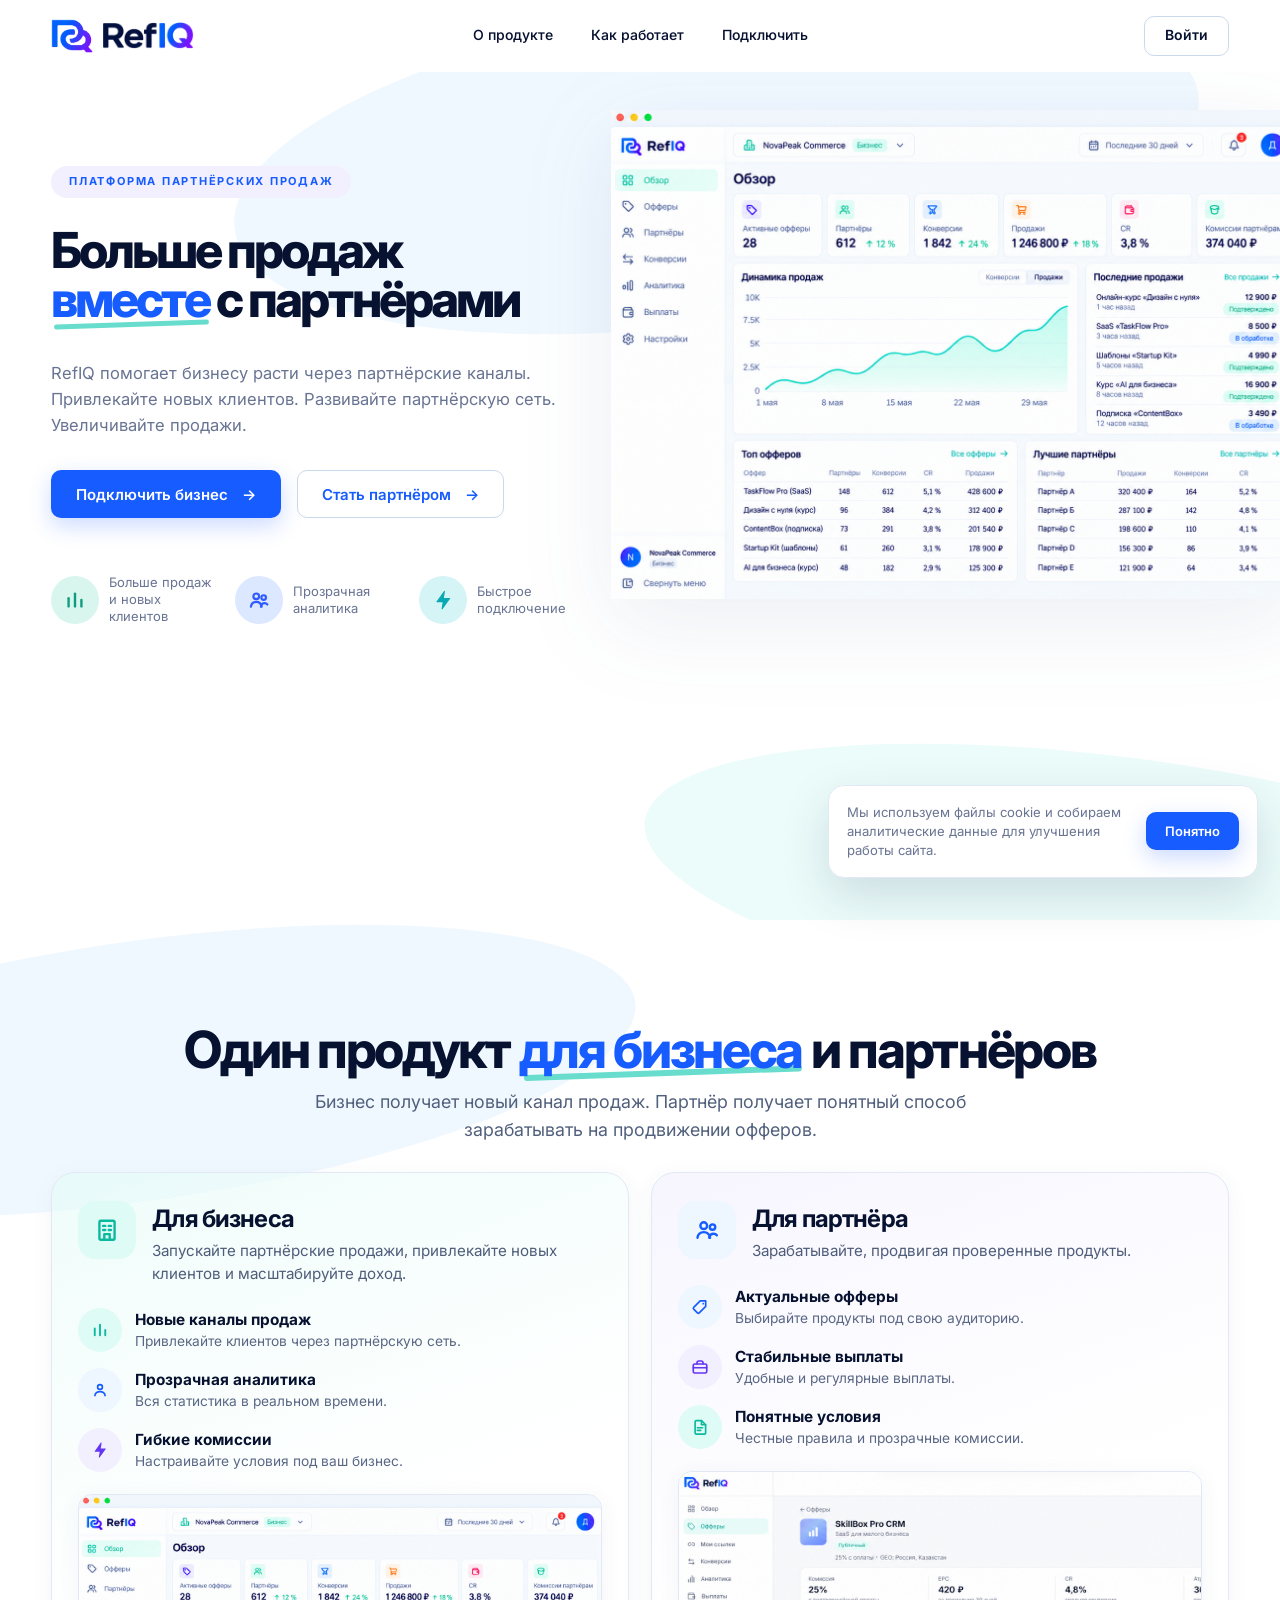
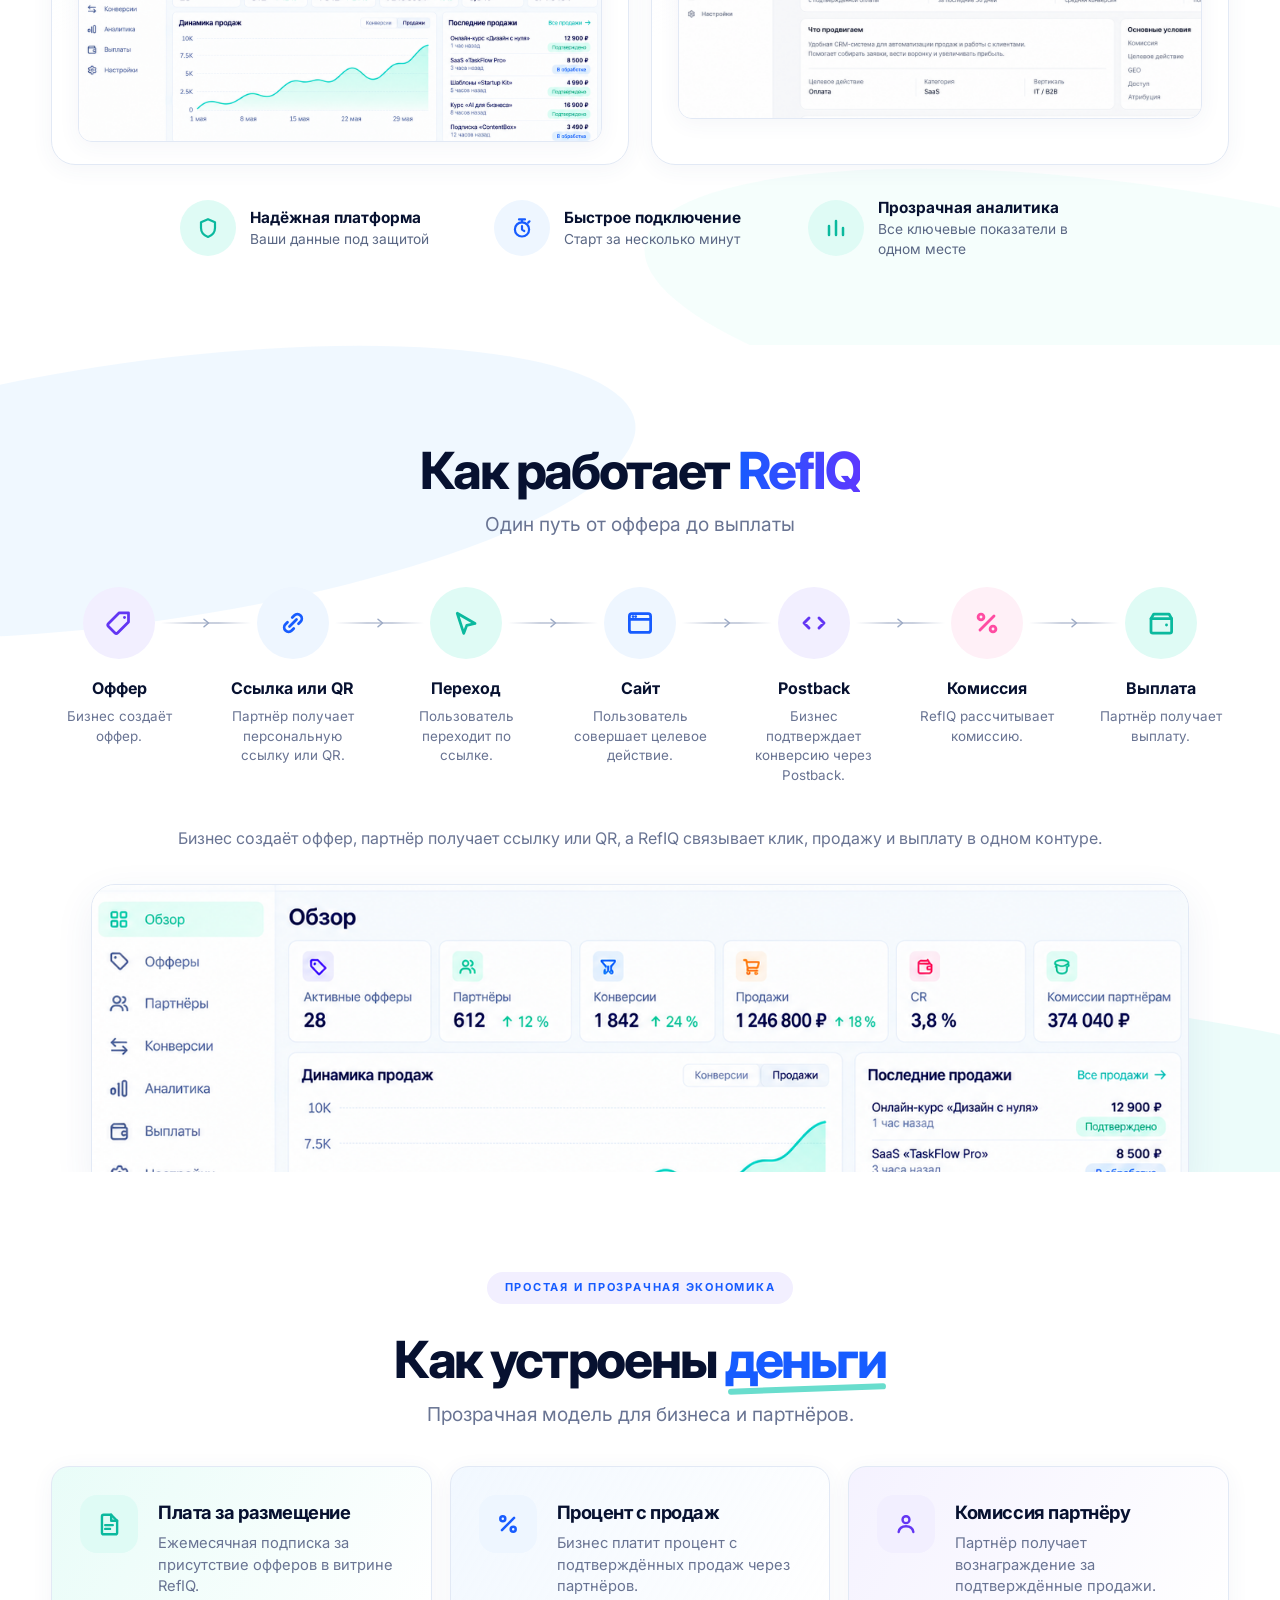
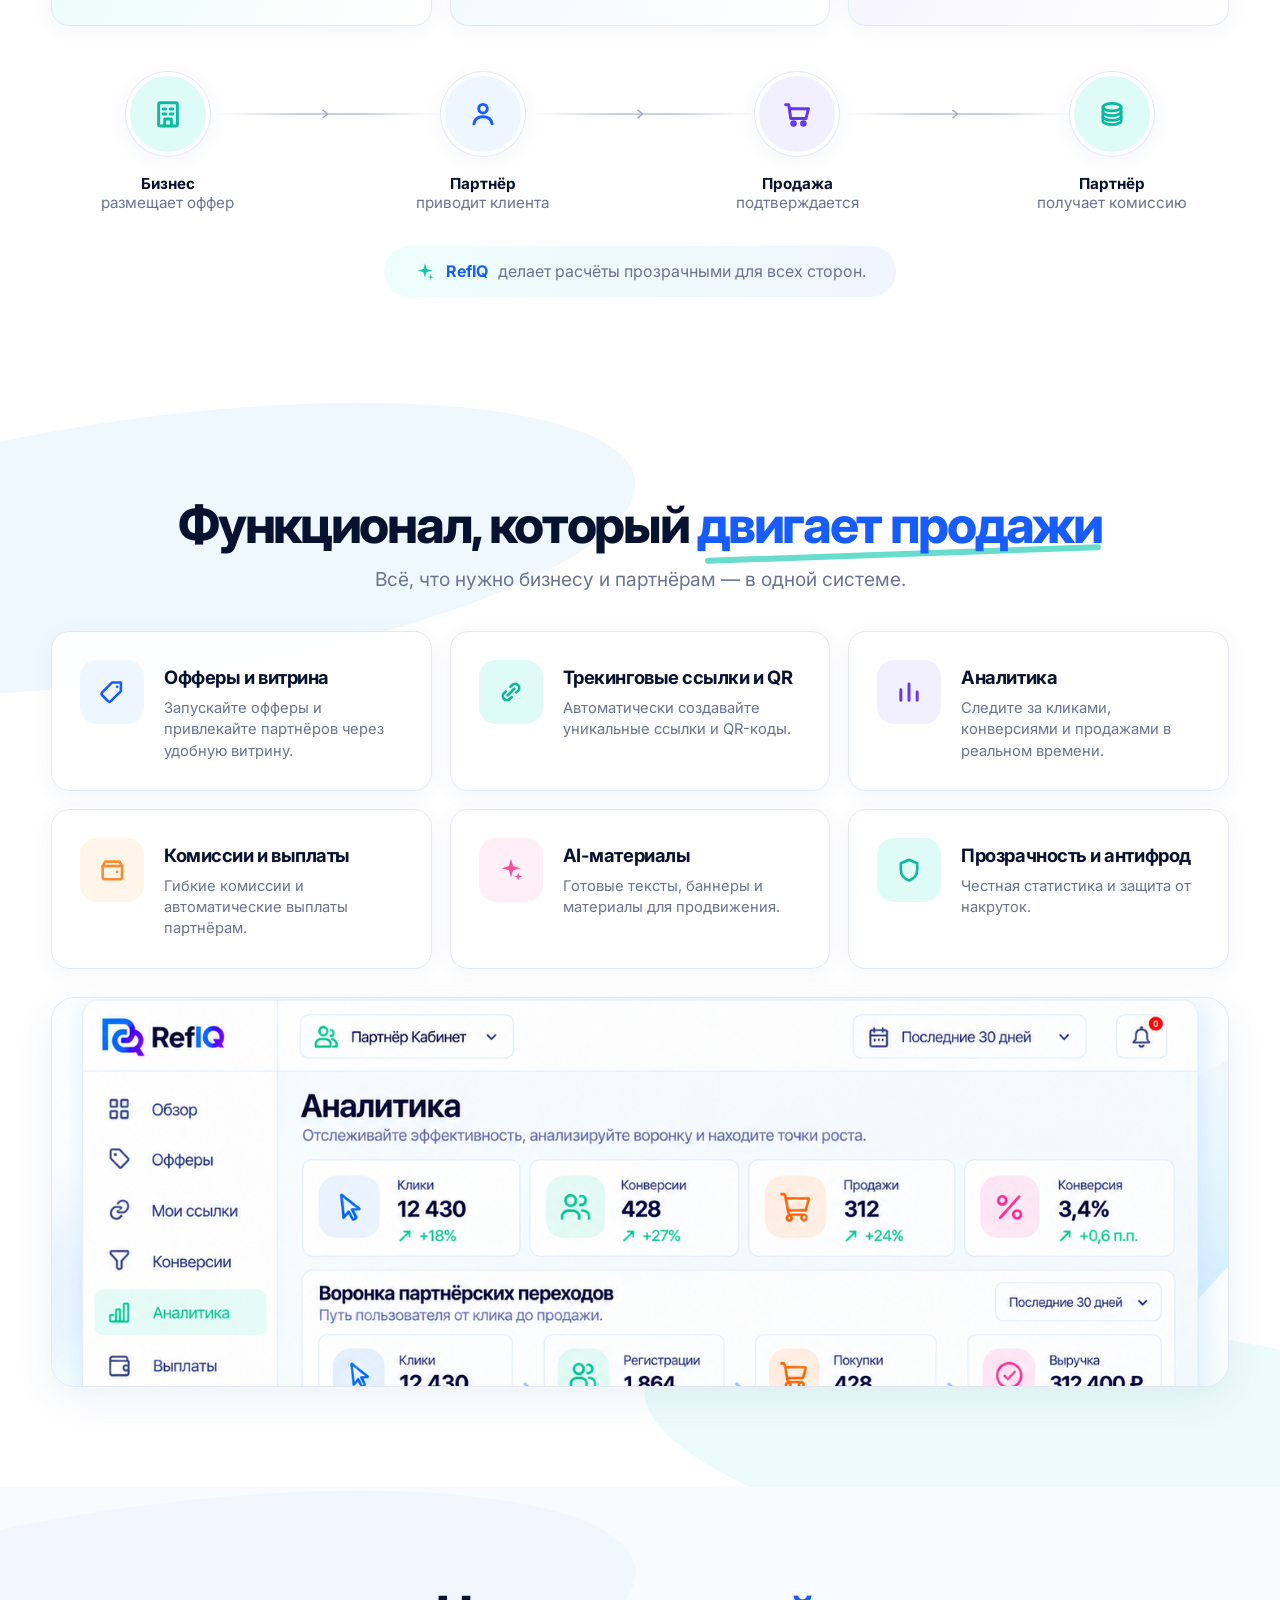
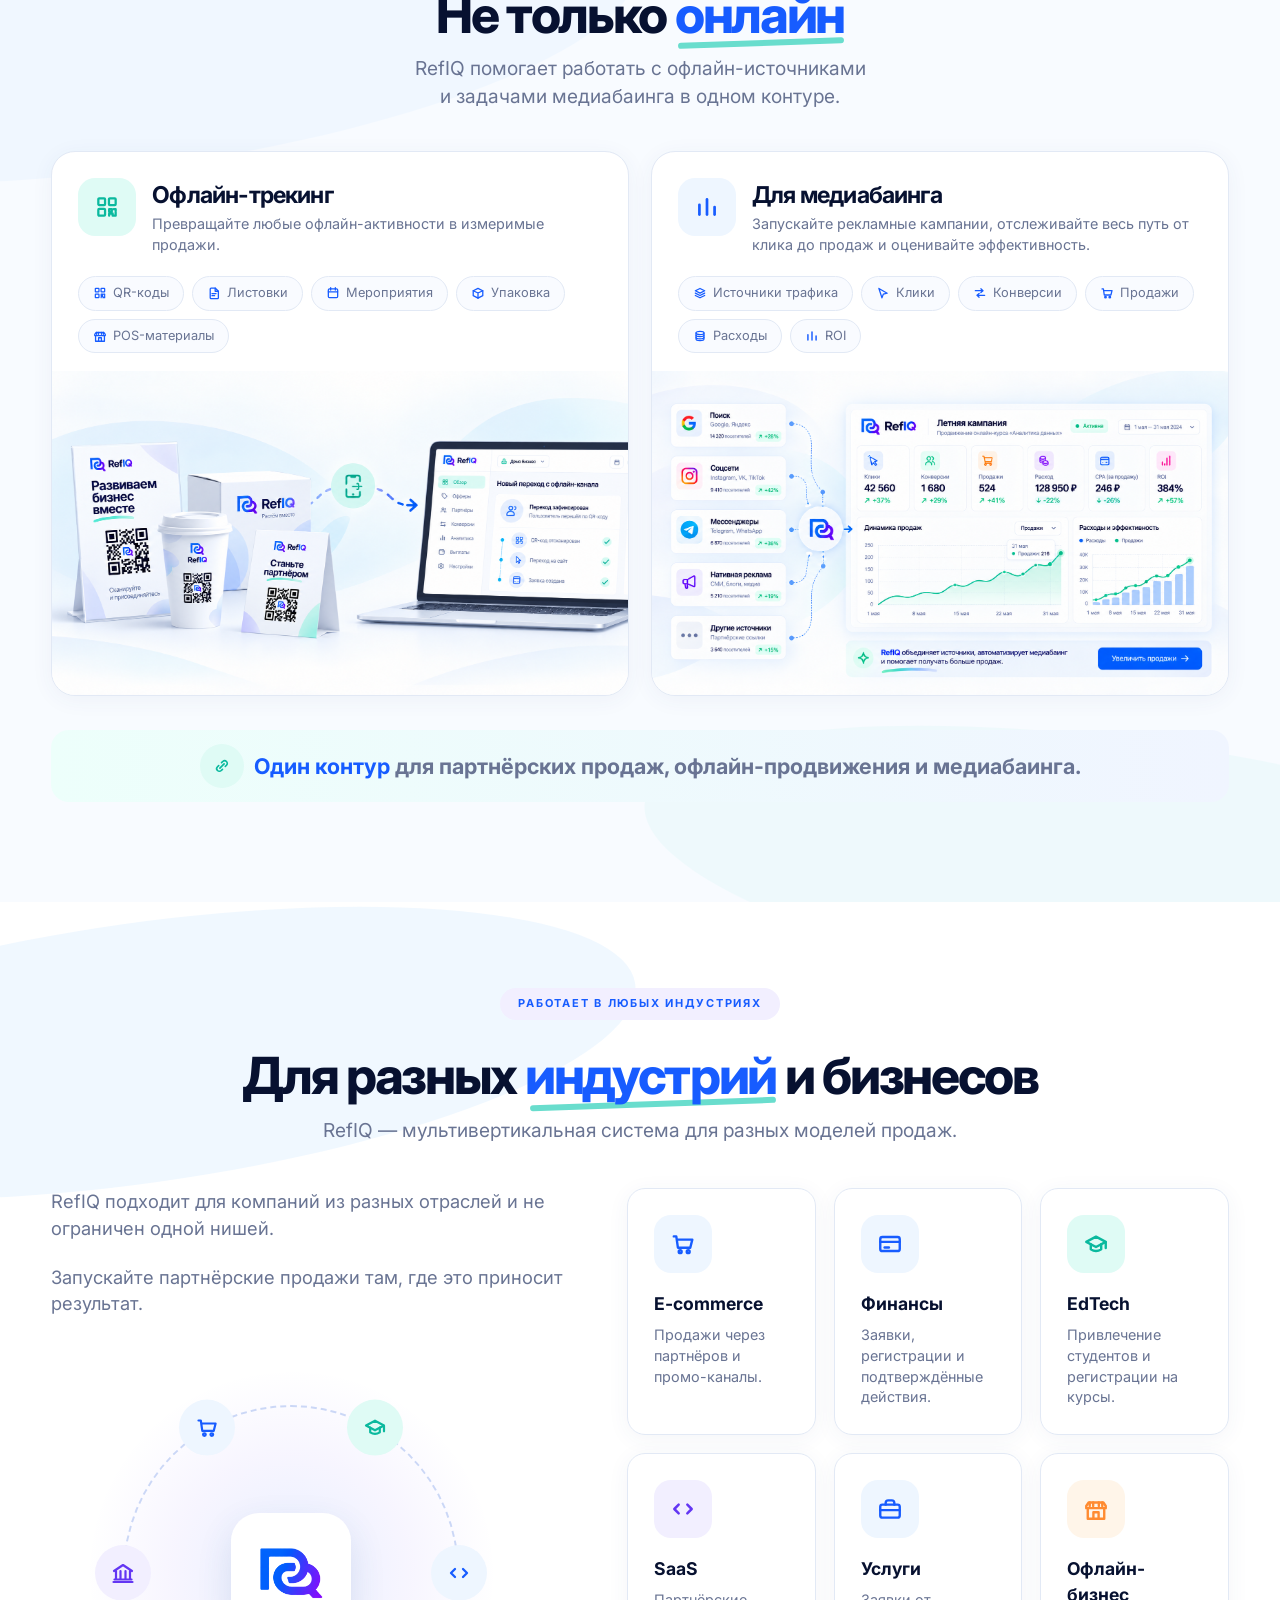
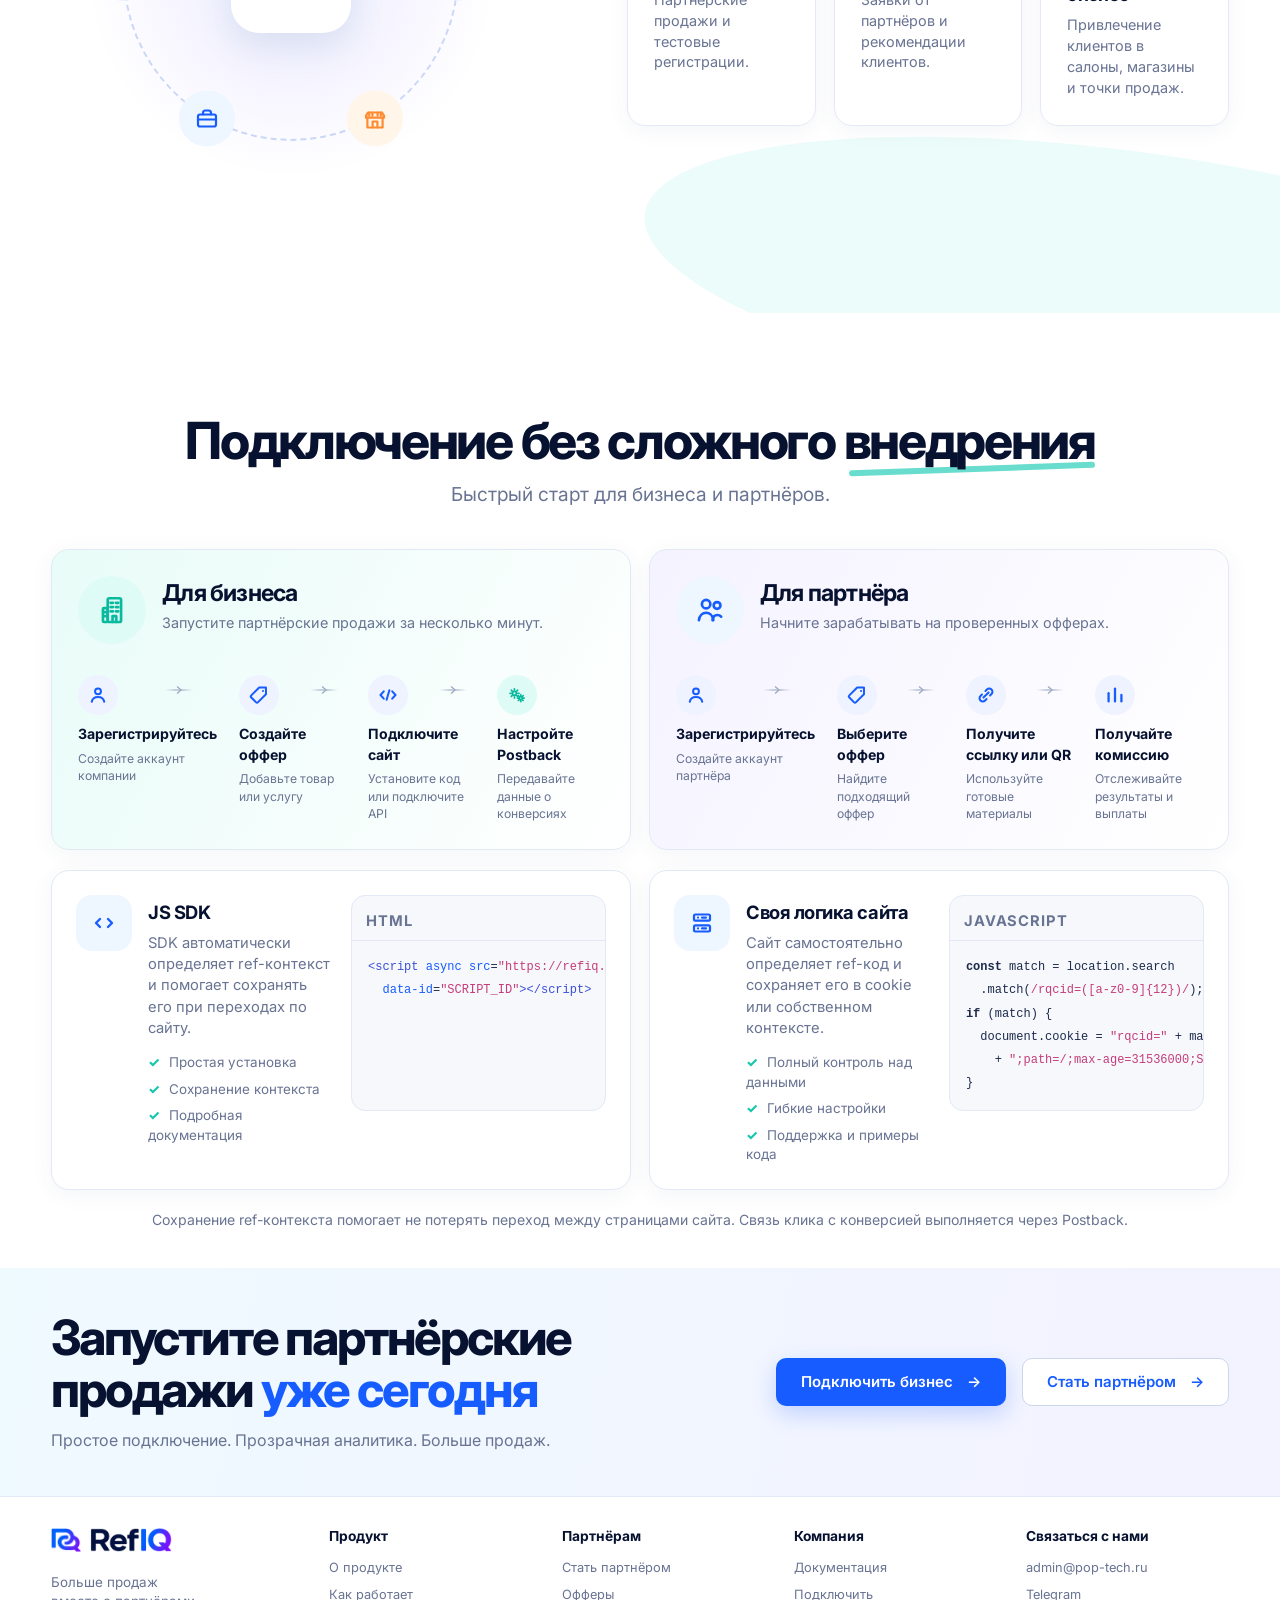
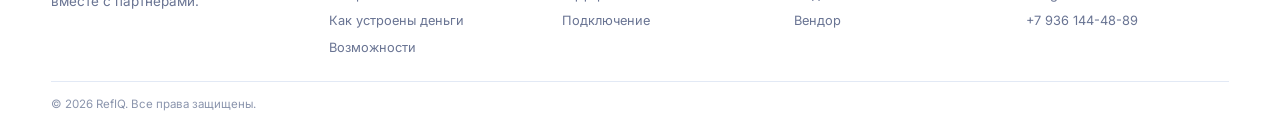
==== commit 8fb38e2e: "landing" ====
--- a/index.html
+++ b/index.html
@@ -146,9 +146,9 @@
 
     <section class="section section-product section-wave" id="product" aria-labelledby="product-title">
       <div class="container">
-        <header class="section-heading centered">
+        <header class="section-heading centered" data-reveal>
           <h2 id="product-title">Один продукт <span class="accent underline">для бизнеса</span> и партнёров</h2>
-          <p>Бизнес получает новый канал продаж. Партнёр получает понятный способ<br />зарабатывать на продвижении офферов.</p>
+          <p>Бизнес получает новый канал продаж. Партнёр получает понятный способ зарабатывать на продвижении офферов.</p>
         </header>
         <div class="audience-grid">
           <article class="audience-card audience-business" data-reveal>
@@ -166,7 +166,9 @@
                 <li><span class="round-icon small purple" aria-hidden="true"><svg><use href="#i-bolt"/></svg></span><span><b>Гибкие комиссии</b>Настраивайте условия под ваш бизнес.</span></li>
               </ul>
             </div>
-            <img class="audience-shot" src="/design/assets/hero-dashboard.png" alt="Кабинет бизнеса RefIQ" width="1448" height="1086" />
+            <div class="audience-shot-wrap">
+              <img class="audience-shot" src="/design/assets/hero-dashboard.png" alt="Кабинет бизнеса RefIQ" width="1378" height="988" />
+            </div>
           </article>
           <article class="audience-card audience-partner" data-reveal>
             <div class="audience-copy">
@@ -183,33 +185,35 @@
                 <li><span class="round-icon small mint" aria-hidden="true"><svg><use href="#i-file"/></svg></span><span><b>Понятные условия</b>Честные правила и прозрачные комиссии.</span></li>
               </ul>
             </div>
-            <img class="audience-shot" src="/design/assets/offer.png" alt="Оффер в кабинете партнёра RefIQ" width="1586" height="992" />
+            <div class="audience-shot-wrap">
+              <img class="audience-shot" src="/design/assets/offer.png" alt="Оффер в кабинете партнёра RefIQ" width="1586" height="992" />
+            </div>
           </article>
         </div>
         <ul class="product-trust">
-          <li><span class="round-icon mint" aria-hidden="true"><svg><use href="#i-shield"/></svg></span><span><b>Надёжная платформа</b>Ваши данные под защитой</span></li>
-          <li><span class="round-icon blue" aria-hidden="true"><svg><use href="#i-timer"/></svg></span><span><b>Быстрое подключение</b>Старт за несколько минут</span></li>
-          <li><span class="round-icon mint" aria-hidden="true"><svg><use href="#i-heart"/></svg></span><span><b>Растём вместе</b>Успех наших партнёров — наш приоритет</span></li>
+          <li data-reveal><span class="round-icon mint" aria-hidden="true"><svg><use href="#i-shield"/></svg></span><span><b>Надёжная платформа</b>Ваши данные под защитой</span></li>
+          <li data-reveal><span class="round-icon blue" aria-hidden="true"><svg><use href="#i-timer"/></svg></span><span><b>Быстрое подключение</b>Старт за несколько минут</span></li>
+          <li data-reveal><span class="round-icon mint" aria-hidden="true"><svg><use href="#i-chart"/></svg></span><span><b>Прозрачная аналитика</b>Все ключевые показатели в одном месте</span></li>
         </ul>
       </div>
     </section>
 
     <section class="section section-how section-wave" id="how-it-works" aria-labelledby="how-title">
       <div class="container">
-        <header class="section-heading centered">
+        <header class="section-heading centered" data-reveal>
           <h2 id="how-title">Как работает <span class="brand-gradient">RefIQ</span></h2>
           <p>Один путь от оффера до выплаты</p>
         </header>
-        <ol class="process" data-reveal>
-          <li><span class="process-icon purple" aria-hidden="true"><svg><use href="#i-tag"/></svg></span><h3>Оффер</h3><p>Бизнес создаёт оффер.</p></li>
-          <li><span class="process-icon blue" aria-hidden="true"><svg><use href="#i-link"/></svg></span><h3>Ссылка или QR</h3><p>Партнёр получает персональную ссылку или QR.</p></li>
-          <li><span class="process-icon mint" aria-hidden="true"><svg><use href="#i-cursor"/></svg></span><h3>Переход</h3><p>Пользователь переходит по ссылке.</p></li>
-          <li><span class="process-icon blue" aria-hidden="true"><svg><use href="#i-window"/></svg></span><h3>Сайт</h3><p>Пользователь совершает целевое действие.</p></li>
-          <li><span class="process-icon purple" aria-hidden="true"><svg><use href="#i-code"/></svg></span><h3>Postback</h3><p>Бизнес подтверждает конверсию через Postback.</p></li>
-          <li><span class="process-icon pink" aria-hidden="true"><svg><use href="#i-percent"/></svg></span><h3>Комиссия</h3><p>RefIQ рассчитывает комиссию.</p></li>
-          <li><span class="process-icon mint" aria-hidden="true"><svg><use href="#i-wallet"/></svg></span><h3>Выплата</h3><p>Партнёр получает выплату.</p></li>
+        <ol class="process">
+          <li data-reveal><span class="process-icon purple" aria-hidden="true"><svg><use href="#i-tag"/></svg></span><h3>Оффер</h3><p>Бизнес создаёт оффер.</p></li>
+          <li data-reveal><span class="process-icon blue" aria-hidden="true"><svg><use href="#i-link"/></svg></span><h3>Ссылка или QR</h3><p>Партнёр получает персональную ссылку или QR.</p></li>
+          <li data-reveal><span class="process-icon mint" aria-hidden="true"><svg><use href="#i-cursor"/></svg></span><h3>Переход</h3><p>Пользователь переходит по ссылке.</p></li>
+          <li data-reveal><span class="process-icon blue" aria-hidden="true"><svg><use href="#i-window"/></svg></span><h3>Сайт</h3><p>Пользователь совершает целевое действие.</p></li>
+          <li data-reveal><span class="process-icon purple" aria-hidden="true"><svg><use href="#i-code"/></svg></span><h3>Postback</h3><p>Бизнес подтверждает конверсию через Postback.</p></li>
+          <li data-reveal><span class="process-icon pink" aria-hidden="true"><svg><use href="#i-percent"/></svg></span><h3>Комиссия</h3><p>RefIQ рассчитывает комиссию.</p></li>
+          <li data-reveal><span class="process-icon mint" aria-hidden="true"><svg><use href="#i-wallet"/></svg></span><h3>Выплата</h3><p>Партнёр получает выплату.</p></li>
         </ol>
-        <p class="process-caption">Бизнес создаёт оффер, партнёр получает ссылку или QR, а RefIQ связывает клик, продажу и выплату в одном контуре.</p>
+        <p class="process-caption" data-reveal>Бизнес создаёт оффер, партнёр получает ссылку или QR, а RefIQ связывает клик, продажу и выплату в одном контуре.</p>
         <div class="how-dashboard" data-reveal>
           <img src="/design/assets/hero-dashboard.png" alt="Воронка партнёрских продаж в RefIQ" width="1448" height="1086" />
         </div>
--- a/styles.css
+++ b/styles.css
@@ -280,6 +280,7 @@
 
 .section {
   padding: 100px 0;
+  scroll-margin-top: calc(var(--header-h) - 8px);
 }
 
 .section-wave::before,
@@ -551,35 +552,49 @@
 }
 
 .section-product {
-  padding-top: 116px;
+  padding-top: 88px;
+}
+
+.section-product.section-wave::after {
+  background: rgba(224, 251, 247, .34);
+}
+
+.section-product .section-heading > p:not(.eyebrow) {
+  max-width: 720px;
+  margin: 12px auto 0;
+  color: #51607c;
+  font-size: clamp(1.02rem, 1.4vw, 1.16rem);
+  line-height: 1.55;
 }
 
 .audience-grid {
   display: grid;
   grid-template-columns: 1fr 1fr;
   gap: 22px;
-  margin-top: 44px;
+  align-items: stretch;
+  margin-top: 28px;
 }
 
 .audience-card {
-  display: grid;
-  grid-template-columns: minmax(240px, .9fr) minmax(290px, 1.1fr);
+  display: flex;
+  flex-direction: column;
   gap: 22px;
-  min-height: 480px;
-  padding: 26px 20px 20px 28px;
+  height: 100%;
+  padding: 28px 26px 22px;
   overflow: hidden;
   border: 1px solid var(--border);
   border-radius: var(--radius-lg);
-  background: rgba(255, 255, 255, .9);
-  box-shadow: var(--shadow);
+  background: rgba(255, 255, 255, .94);
+  box-shadow: var(--shadow-soft);
+  transition: transform .35s var(--ease), box-shadow .35s var(--ease);
 }
 
 .audience-business {
-  background: linear-gradient(135deg, rgba(225, 251, 246, .76), #fff 62%);
+  background: linear-gradient(160deg, rgba(225, 251, 246, .52), #fff 58%);
 }
 
 .audience-partner {
-  background: linear-gradient(135deg, rgba(241, 239, 255, .82), #fff 62%);
+  background: linear-gradient(160deg, rgba(241, 239, 255, .58), #fff 58%);
 }
 
 .title-with-icon,
@@ -607,10 +622,21 @@
   font-size: .9rem;
 }
 
+.section-product .title-with-icon h3 {
+  font-size: 1.5rem;
+}
+
+.section-product .title-with-icon p {
+  margin-top: 8px;
+  color: #4f5d7a;
+  font-size: .95rem;
+  line-height: 1.5;
+}
+
 .value-list {
   display: grid;
-  gap: 24px;
-  margin-top: 38px;
+  gap: 16px;
+  margin-top: 22px;
 }
 
 .value-list li,
@@ -618,60 +644,72 @@
   display: flex;
   align-items: center;
   gap: 13px;
-  color: var(--muted);
-  font-size: .84rem;
+  color: #5a6784;
+  font-size: .86rem;
+  line-height: 1.4;
 }
 
 .value-list b,
 .product-trust b {
   display: block;
-  margin-bottom: 3px;
+  margin-bottom: 2px;
   color: var(--navy);
-  font-size: .98rem;
+  font-size: .96rem;
+}
+
+.audience-shot-wrap {
+  position: relative;
+  flex: 0 0 auto;
+  height: 248px;
+  overflow: hidden;
+  border: 1px solid var(--border);
+  border-radius: 14px;
+  box-shadow: var(--shadow-soft);
+  background: #f7f9fd;
 }
 
 .audience-shot {
-  align-self: center;
-  width: 150%;
-  max-width: none;
+  display: block;
+  width: 100%;
   height: 100%;
-  max-height: 470px;
-  border: 1px solid var(--border);
-  border-radius: 12px;
-  box-shadow: var(--shadow-soft);
   object-fit: cover;
   object-position: left top;
-}
-
-.audience-business .audience-shot {
-  aspect-ratio: auto;
+  transform-origin: left top;
+  transition: transform .55s var(--ease);
 }
 
 .audience-partner .audience-shot {
-  aspect-ratio: auto;
+  width: 128%;
+  height: 128%;
+  max-width: none;
+  object-position: 16% 0;
 }
 
 .product-trust {
   display: grid;
   grid-template-columns: repeat(3, 1fr);
-  gap: 28px;
-  max-width: 980px;
-  margin: 36px auto 0;
+  gap: 22px;
+  max-width: 920px;
+  margin: 32px auto 0;
 }
 
 .product-trust .round-icon {
-  width: 68px;
-  height: 68px;
+  width: 56px;
+  height: 56px;
   border-radius: 50%;
 }
 
 .product-trust .round-icon svg {
-  width: 30px;
-  height: 30px;
+  width: 24px;
+  height: 24px;
 }
 
 .product-trust li {
-  gap: 16px;
+  gap: 14px;
+}
+
+.product-trust span:last-child {
+  color: #5a6784;
 }
 
 .section-how {
@@ -1689,6 +1727,110 @@
     opacity: 1;
     transform: none;
   }
+
+  .section-product [data-reveal] {
+    transform: translateY(14px);
+    transition-duration: .5s;
+  }
+
+  .section-product .section-heading[data-reveal] {
+    transition-delay: 0s;
+  }
+
+  .section-product .audience-business {
+    transition-delay: .07s;
+  }
+
+  .section-product .audience-partner {
+    transition-delay: .14s;
+  }
+
+  .section-product .product-trust li:nth-child(1) {
+    transition-delay: .2s;
+  }
+
+  .section-product .product-trust li:nth-child(2) {
+    transition-delay: .26s;
+  }
+
+  .section-product .product-trust li:nth-child(3) {
+    transition-delay: .32s;
+  }
+
+  .section-product .underline::after {
+    transform: rotate(-2deg) scaleX(0);
+    transform-origin: left center;
+    transition: transform .5s var(--ease) .12s;
+  }
+
+  .section-product .section-heading.is-visible .underline::after {
+    transform: rotate(-2deg) scaleX(1);
+  }
+
+  .audience-card:hover {
+    transform: translateY(-4px);
+    box-shadow: 0 16px 42px rgba(48, 81, 136, .1);
+  }
+
+  .audience-card:hover .audience-shot {
+    transform: scale(1.03);
+  }
+
+  .audience-partner:hover .audience-shot {
+    transform: scale(1.03);
+  }
+
+  .section-product.section-wave::after {
+    animation: product-wave 18s var(--ease) infinite;
+  }
+
+  .section-how [data-reveal] {
+    transform: translateY(12px);
+    transition-duration: .48s;
+  }
+
+  .section-how .process li:nth-child(1) { transition-delay: .05s; }
+  .section-how .process li:nth-child(2) { transition-delay: .1s; }
+  .section-how .process li:nth-child(3) { transition-delay: .15s; }
+  .section-how .process li:nth-child(4) { transition-delay: .2s; }
+  .section-how .process li:nth-child(5) { transition-delay: .25s; }
+  .section-how .process li:nth-child(6) { transition-delay: .3s; }
+  .section-how .process li:nth-child(7) { transition-delay: .35s; }
+
+  .section-how .process-caption {
+    transition-delay: .4s;
+  }
+
+  .section-how .how-dashboard {
+    transition-delay: .46s;
+  }
+
+  .section-how .process-icon {
+    transition: transform .3s var(--ease);
+  }
+
+  .section-how .process li:hover .process-icon {
+    transform: translateY(-3px);
+  }
+
+  .section-how .how-dashboard img {
+    transition: transform .55s var(--ease);
+  }
+
+  .section-how .how-dashboard:hover img {
+    transform: translateY(-10%) scale(1.02);
+  }
+}
+
+@keyframes product-wave {
+  0%,
+  100% {
+    transform: rotate(8deg) translate3d(0, 0, 0);
+  }
+
+  50% {
+    transform: rotate(8deg) translate3d(0, -8px, 0);
+  }
 }
 
 @media (max-width: 1260px) {
@@ -1726,14 +1868,8 @@
     font-size: 4rem;
   }
 
-  .audience-card {
-    grid-template-columns: 1fr;
-  }
-
-  .audience-shot {
-    width: 100%;
-    height: 260px;
-    aspect-ratio: 16 / 8 !important;
+  .audience-shot-wrap {
+    height: 210px;
   }
 
   .process {
@@ -1812,6 +1948,10 @@
     grid-template-columns: 1fr;
   }
 
+  .audience-shot-wrap {
+    height: 260px;
+  }
+
   .process {
     grid-template-columns: repeat(4, 1fr);
     row-gap: 34px;
@@ -1955,13 +2095,11 @@
   }
 
   .audience-card {
-    min-height: 0;
     padding: 22px 16px 16px;
   }
 
-  .audience-shot {
-    height: auto;
-    aspect-ratio: auto !important;
+  .audience-shot-wrap {
+    height: 220px;
   }
 
   .product-trust {
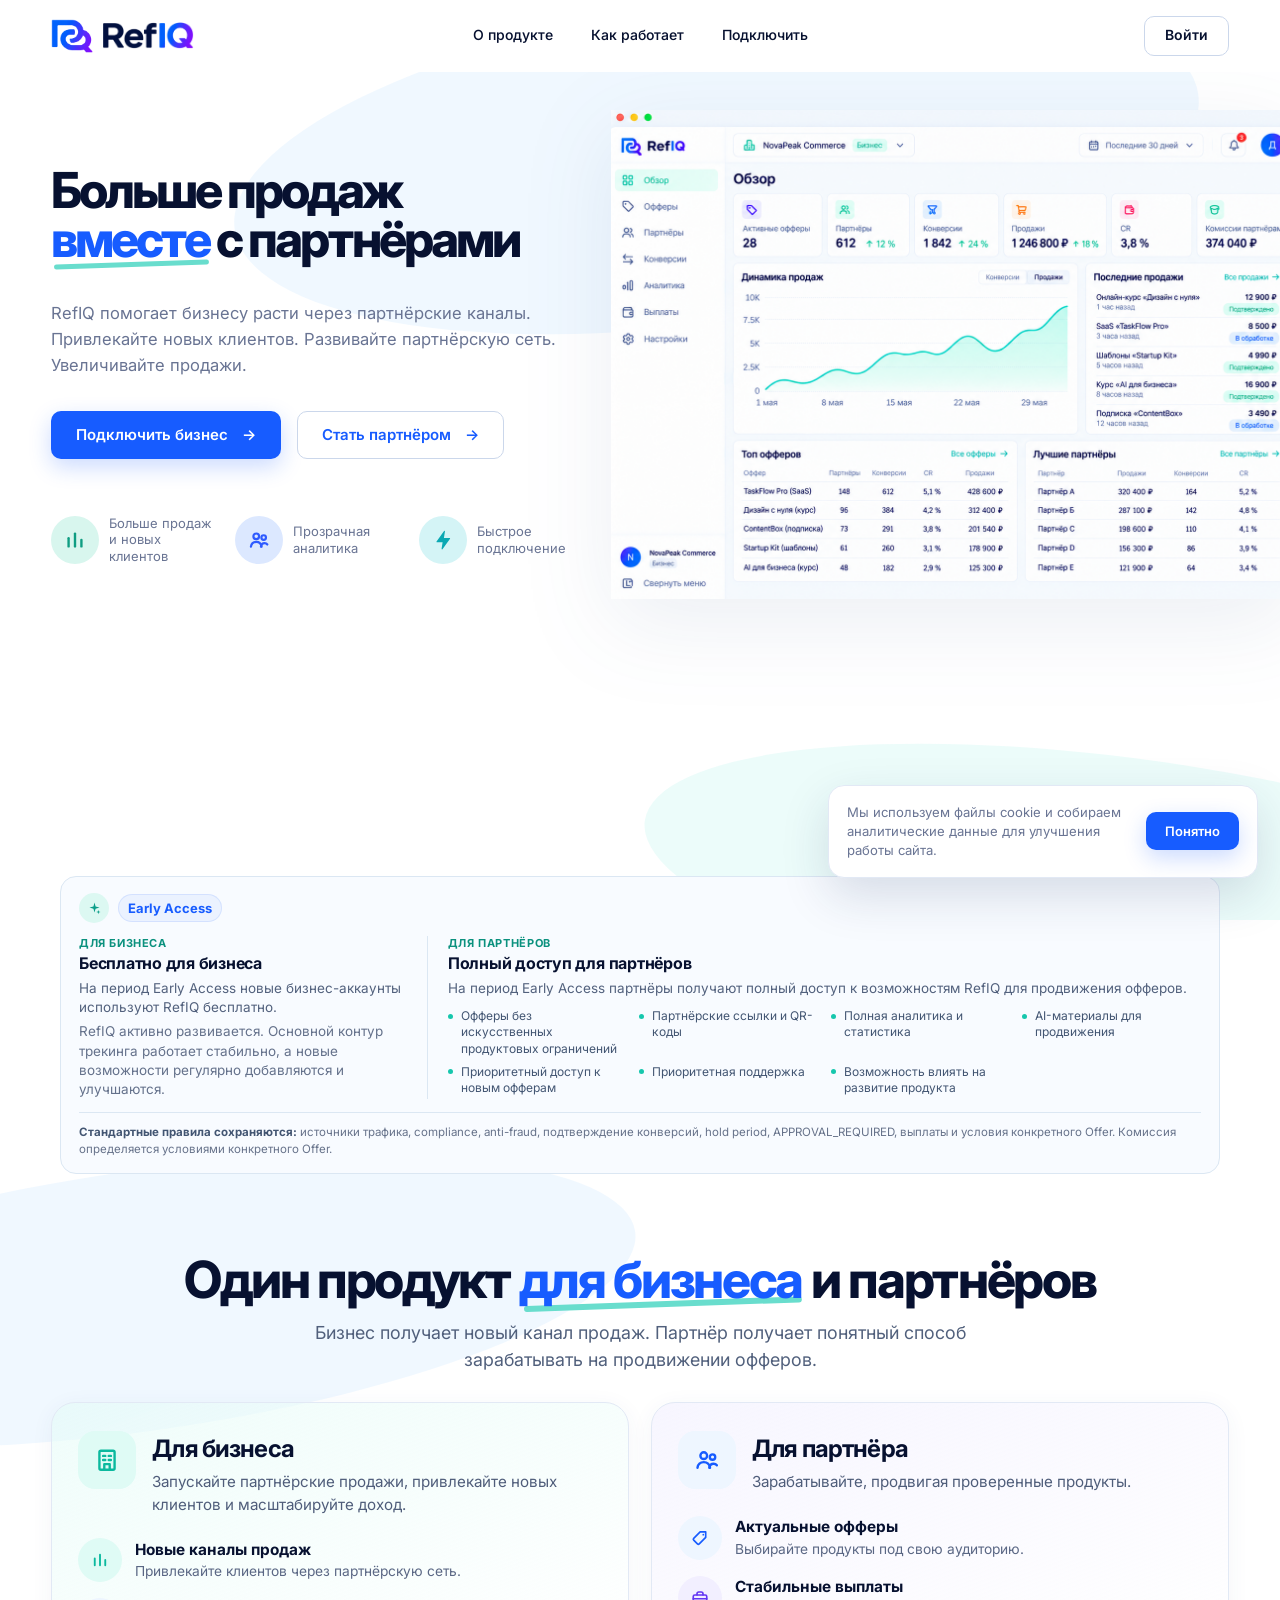
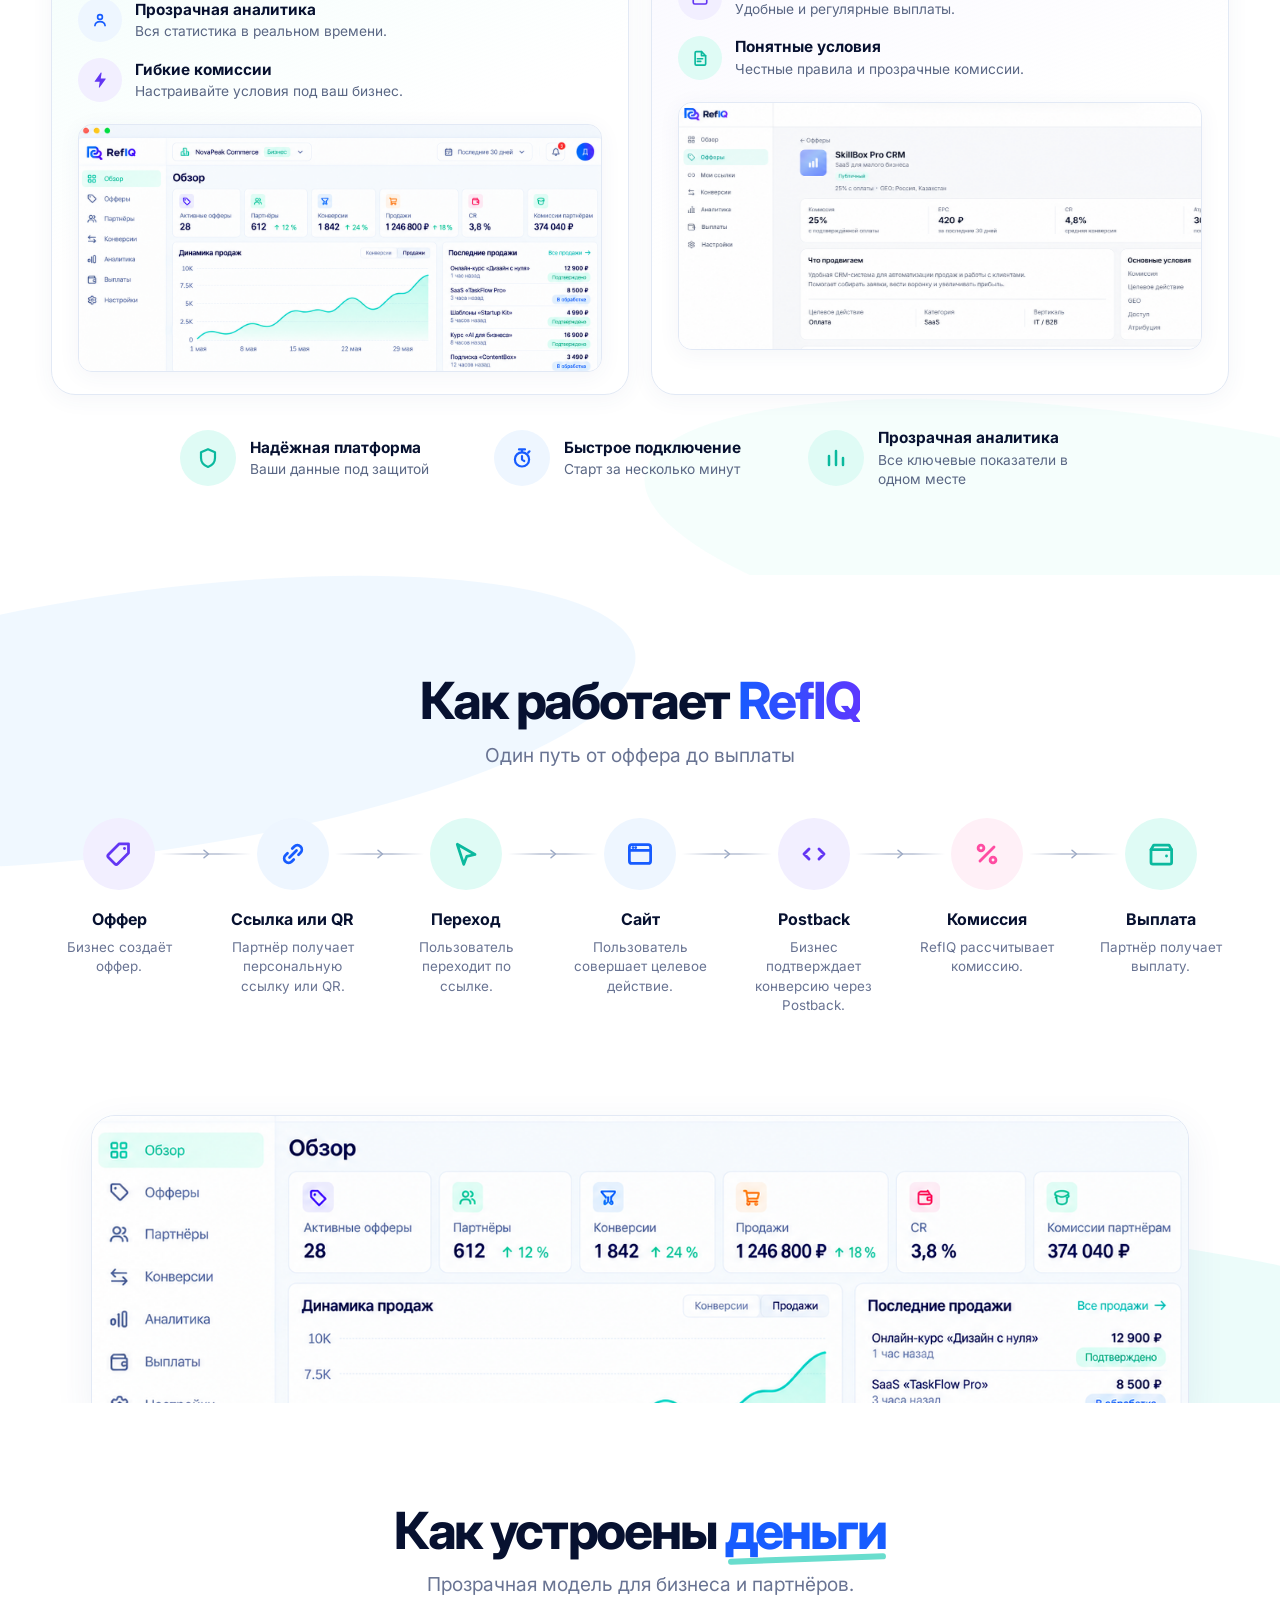
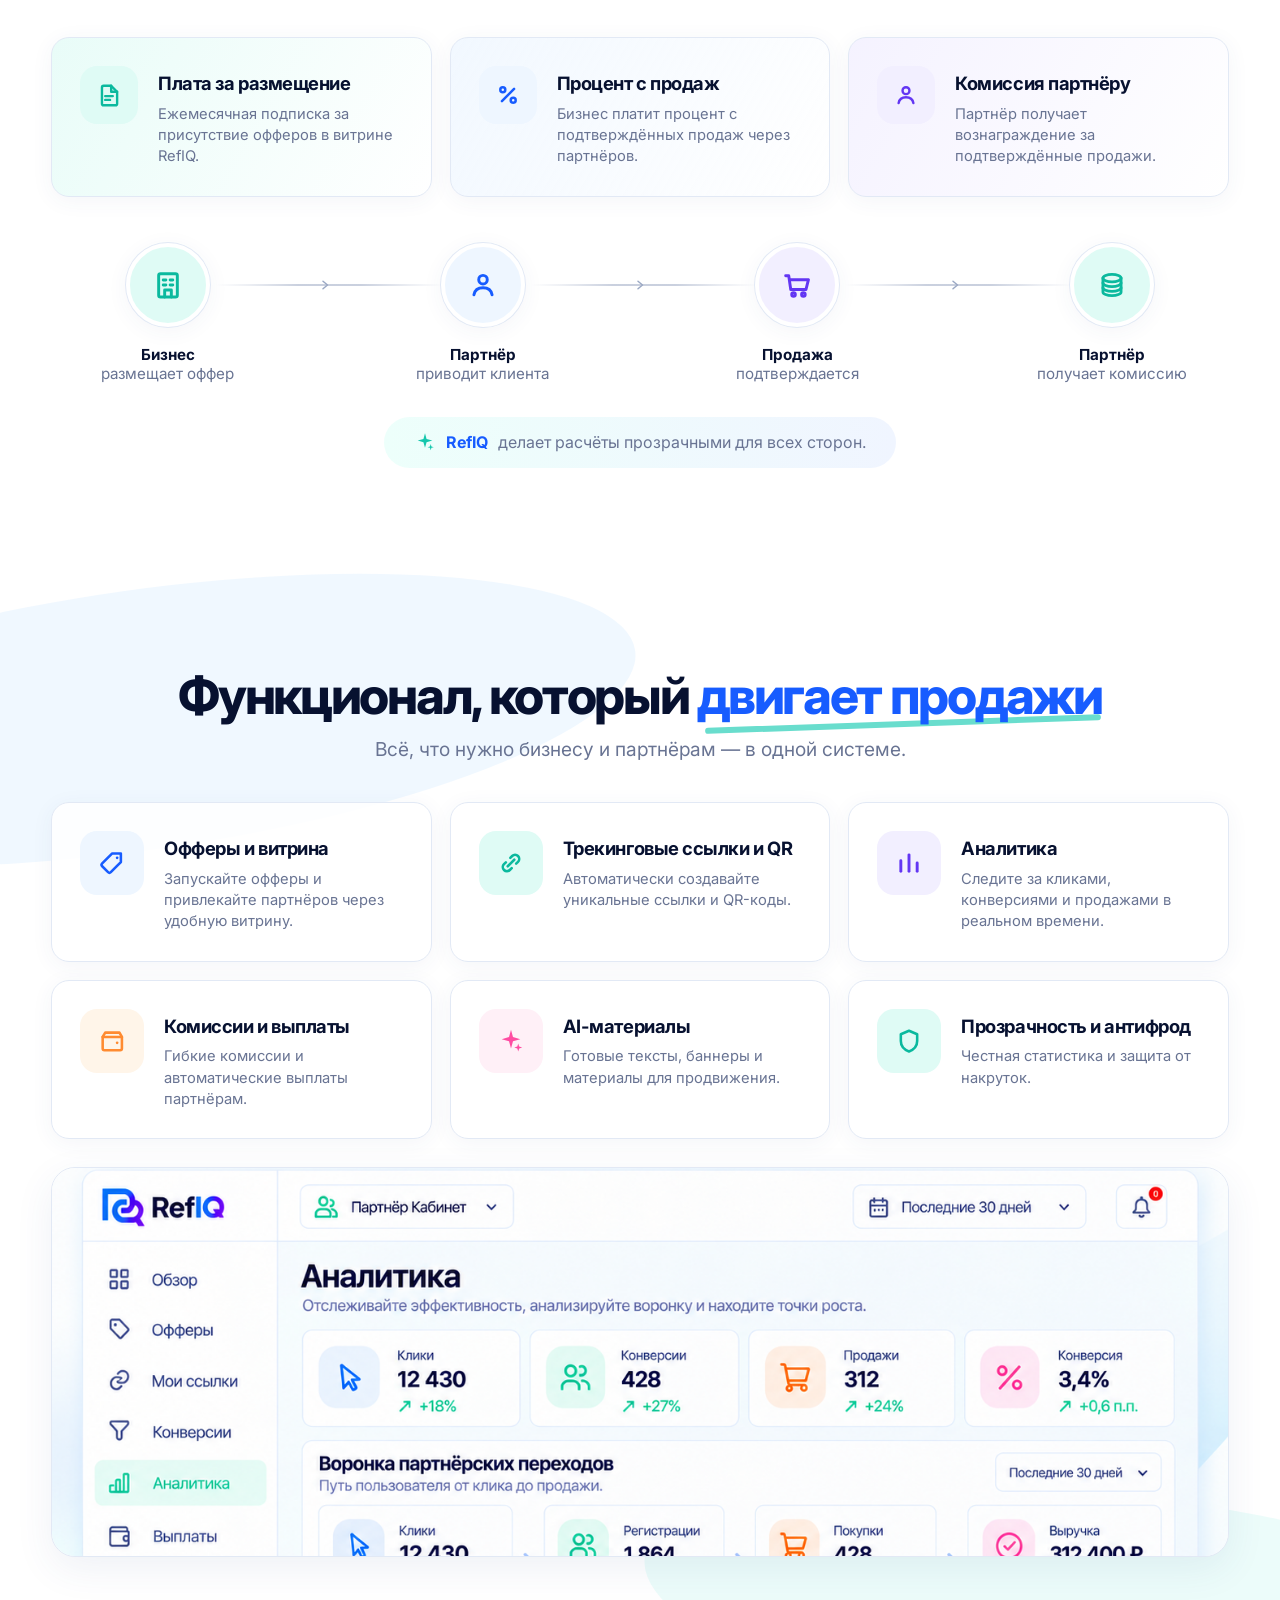
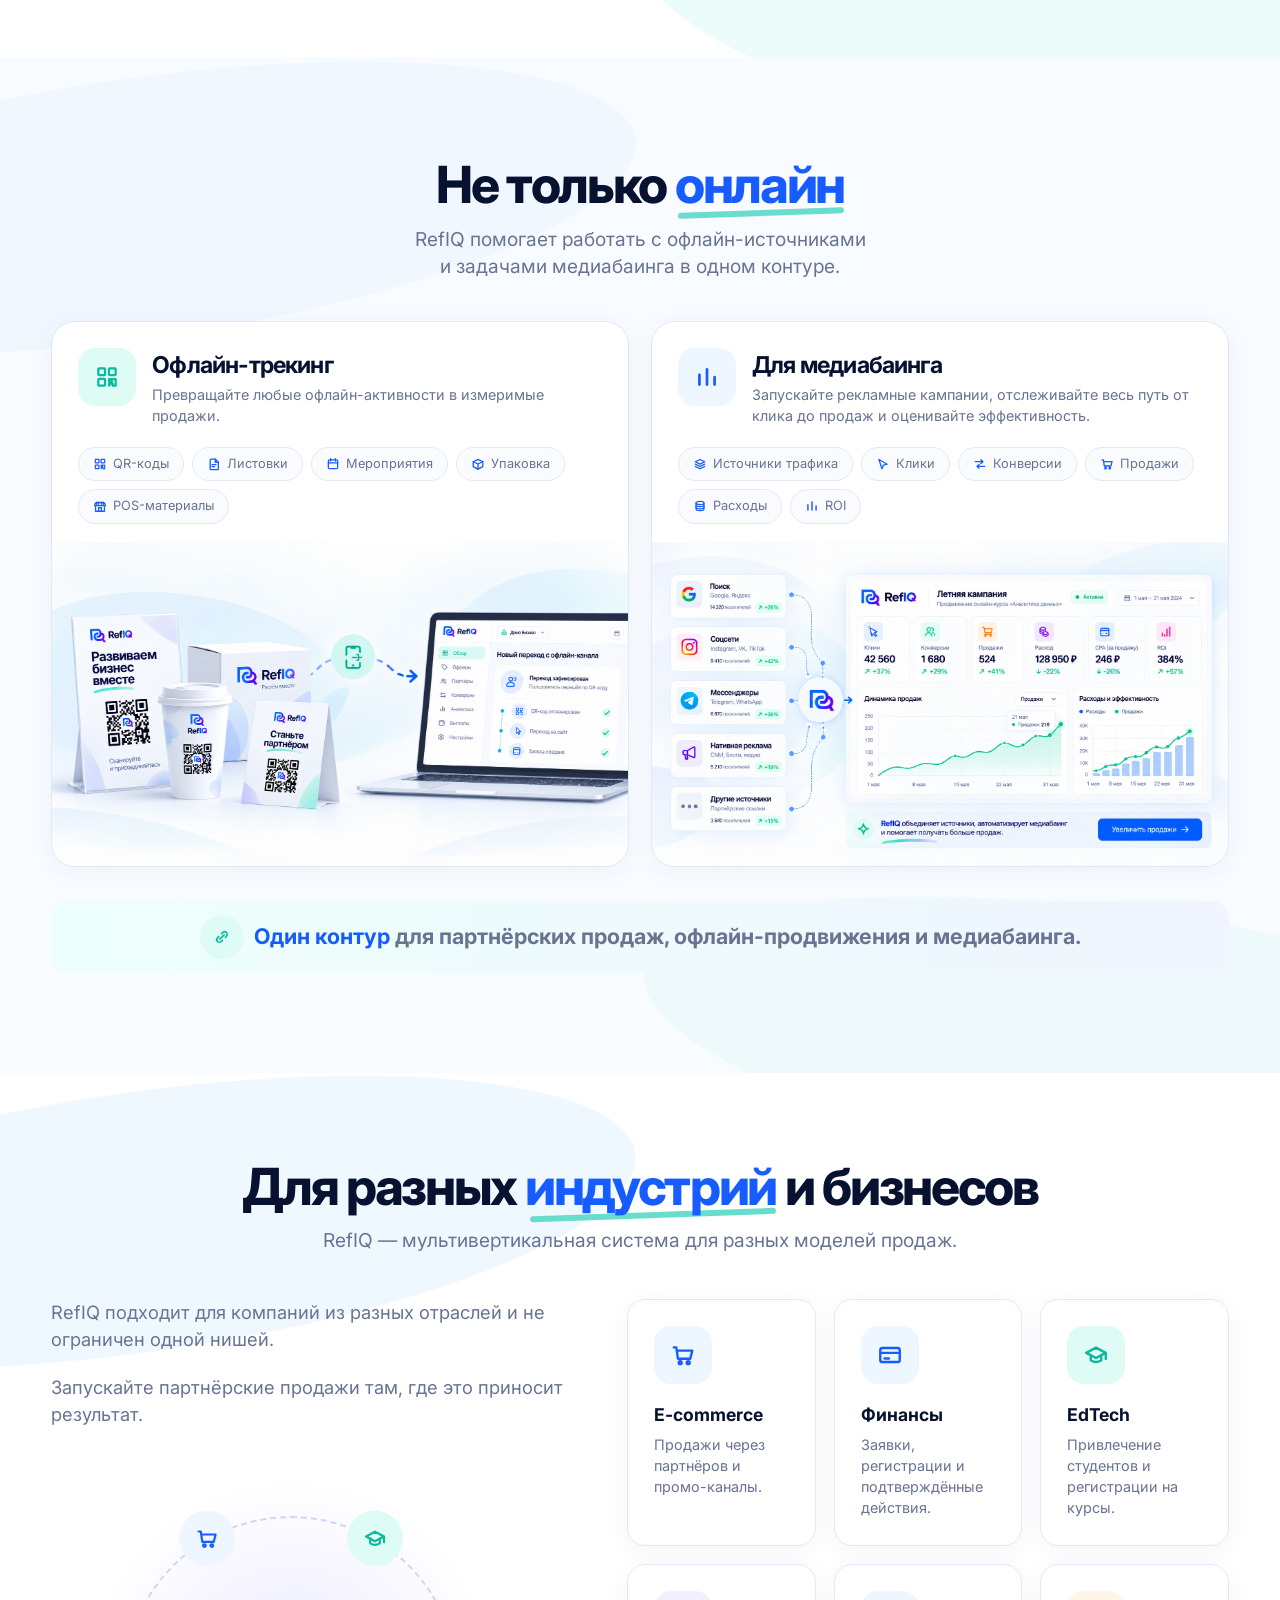
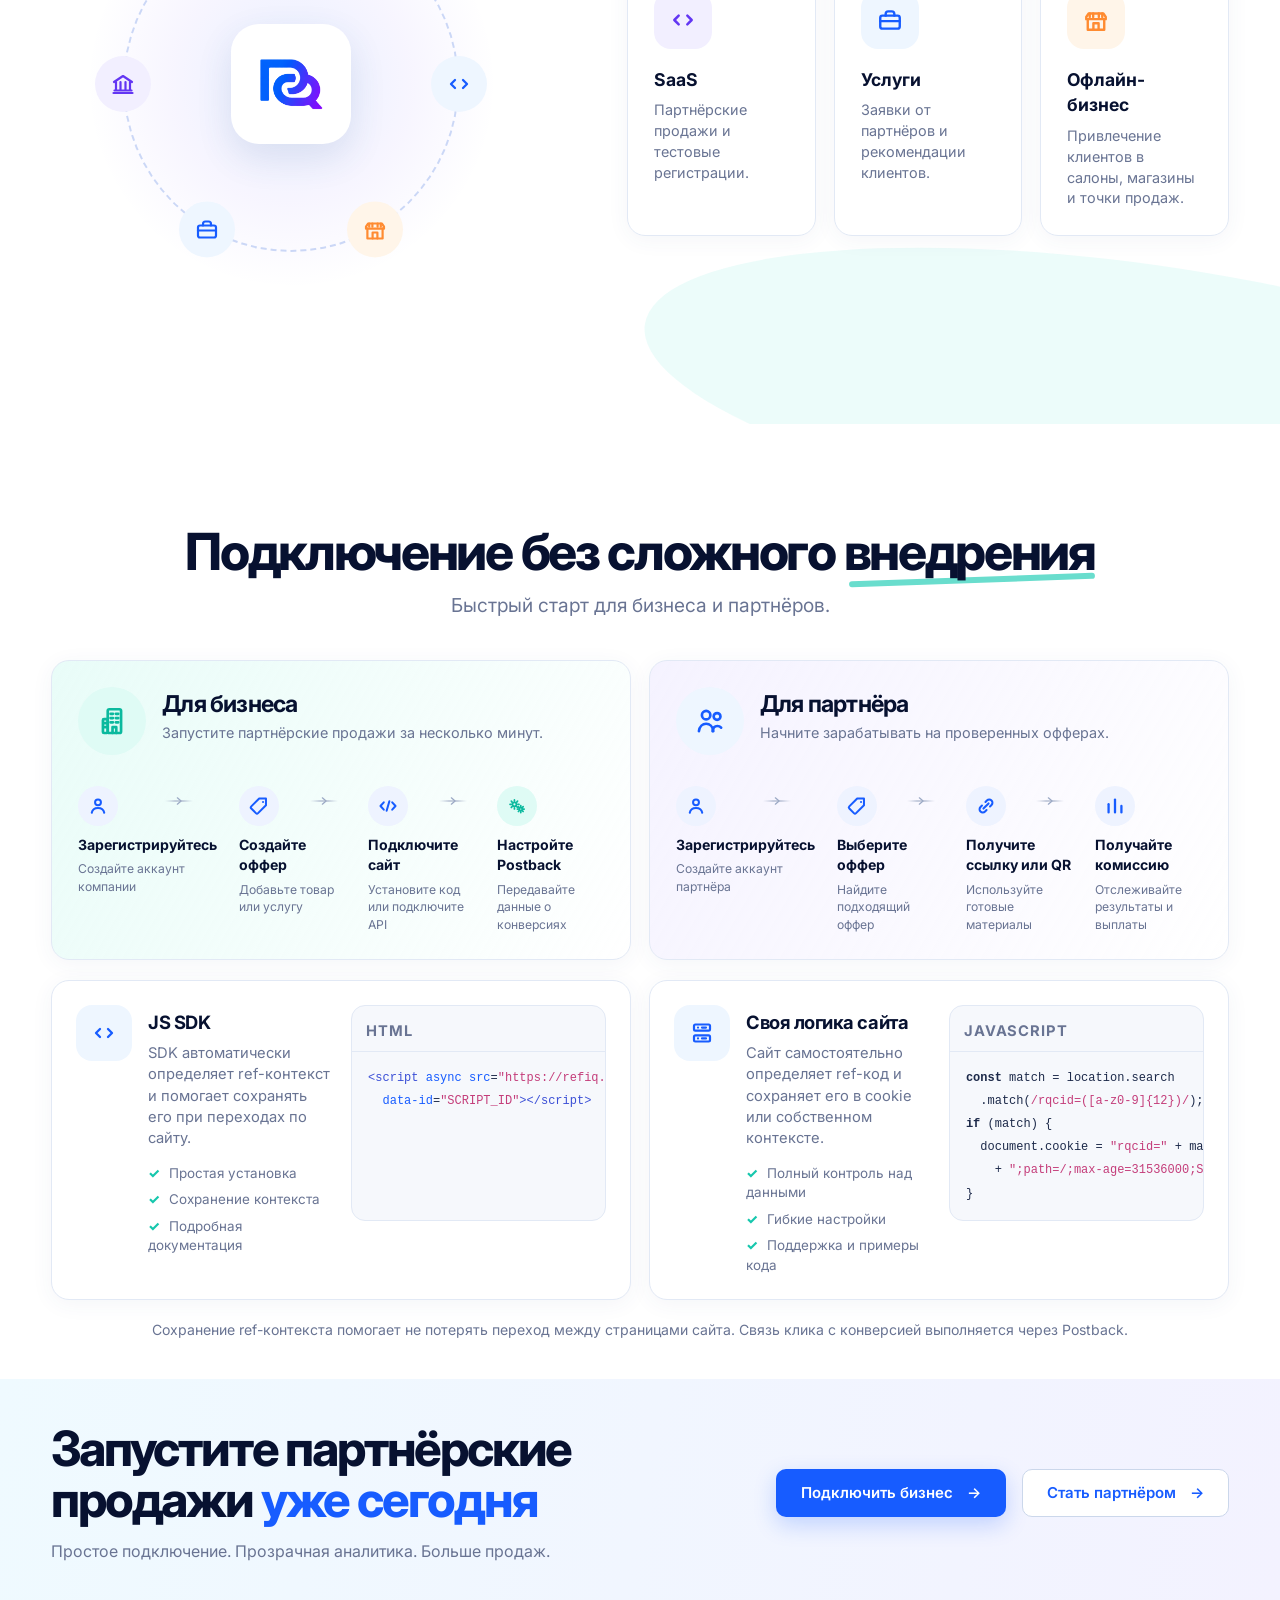
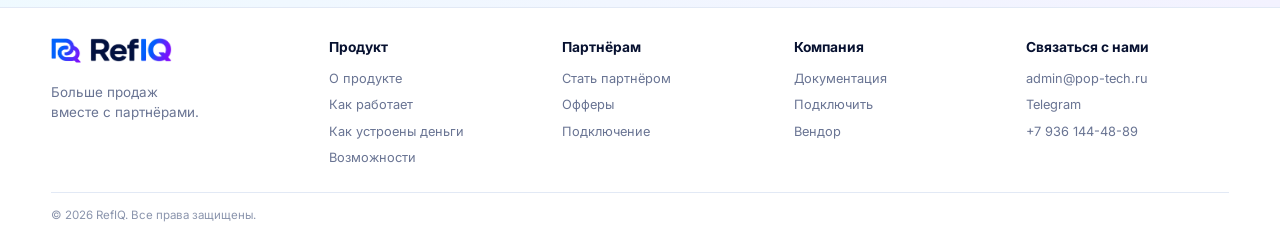
==== commit 8c3c82a0: "Add the RefIQ tracker to every landing page. Also publish the pending SEO, layout, and routing updat" ====
--- a/index.html
+++ b/index.html
@@ -1,38 +1,115 @@
 <!DOCTYPE html>
 <html lang="ru">
 <head>
+<script>
+  (function (window) {
+    var match = location.href.match(/[?&#]rqcid=([a-z0-9]{12})/);
+    if (match) {
+      document.cookie = "rqcid=" + match[1] + ";path=/;max-age=31536000;SameSite=Lax";
+    }
+    var queue = (window.RefIQ = window.RefIQ || []);
+    queue.event = function (name, data) {
+      queue.push(["event", name, data]);
+    };
+  })(window);
+</script>
+<script async src="https://refiq.ru/sdk.js" data-site-id="ndpkv"></script>
   <meta charset="UTF-8" />
   <meta name="viewport" content="width=device-width, initial-scale=1.0" />
-  <title>RefIQ — платформа партнёрских продаж</title>
-  <meta name="description" content="RefIQ помогает бизнесу развивать продажи через партнёров, а партнёрам — находить офферы, видеть результат и получать выплаты." />
-  <meta name="robots" content="index, follow, max-image-preview:large" />
+  <title>RefIQ — платформа партнёрских продаж и аналитики</title>
+  <meta name="description" content="Платформа партнёрских продаж RefIQ: офферы, трекинговые ссылки и QR-коды, аналитика конверсий, комиссии и выплаты партнёрам." />
+  <meta name="robots" content="index, follow, max-image-preview:large, max-snippet:-1, max-video-preview:-1" />
+  <meta name="author" content="RefIQ" />
   <meta name="theme-color" content="#ffffff" />
   <link rel="canonical" href="https://refiq.ru/" />
+  <link rel="altern ate" hreflang="ru-RU" href="https://refiq.ru/" />
+  <link rel="alternate" hreflang="x-default" href="https://refiq.ru/" />
   <meta property="og:site_name" content="RefIQ" />
-  <meta property="og:title" content="RefIQ — платформа партнёрских продаж" />
-  <meta property="og:description" content="Больше продаж вместе с партнёрами." />
+  <meta property="og:title" content="RefIQ — платформа партнёрских продаж и аналитики" />
+  <meta property="og:description" content="Запускайте партнёрские продажи, управляйте офферами и отслеживайте конверсии, комиссии и выплаты в одной платформе." />
   <meta property="og:type" content="website" />
   <meta property="og:locale" content="ru_RU" />
   <meta property="og:url" content="https://refiq.ru/" />
   <meta property="og:image" content="https://refiq.ru/design/assets/hero-dashboard.png" />
+  <meta property="og:image:width" content="1378" />
+  <meta property="og:image:height" content="988" />
+  <meta property="og:image:alt" content="Панель аналитики партнёрских продаж RefIQ" />
+  <meta name="twitter:card" content="summary_large_image" />
+  <meta name="twitter:title" content="RefIQ — платформа партнёрских продаж и аналитики" />
+  <meta name="twitter:description" content="Офферы, партнёры, трекинг конверсий, комиссии и выплаты в одной платформе." />
+  <meta name="twitter:image" content="https://refiq.ru/design/assets/hero-dashboard.png" />
+  <meta name="twitter:image:alt" content="Панель аналитики партнёрских продаж RefIQ" />
   <link rel="icon" type="image/png" sizes="32x32" href="/assets/favicon-32x32.png" />
   <link rel="icon" type="image/png" sizes="16x16" href="/assets/favicon-16x16.png" />
   <link rel="shortcut icon" href="/assets/favicon.ico" />
   <link rel="apple-touch-icon" href="/assets/apple-touch-icon.png" />
   <link rel="preconnect" href="https://fonts.googleapis.com" />
   <link rel="preconnect" href="https://fonts.gstatic.com" crossorigin />
+  <link rel="preload" as="image" href="/design/assets/hero-dashboard.png" fetchpriority="high" />
   <link href="https://fonts.googleapis.com/css2?family=Inter:wght@400;500;600;700&display=swap" rel="stylesheet" />
   <link rel="stylesheet" href="/styles.css" />
   <script>try{if(localStorage.getItem("refiq_cookie_ok")){document.documentElement.classList.add("cookie-accepted");}}catch(e){}</script>
   <script type="application/ld+json">
   {
     "@context": "https://schema.org",
-    "@type": "SoftwareApplication",
-    "name": "RefIQ",
-    "applicationCategory": "BusinessApplication",
-    "operatingSystem": "Web",
-    "url": "https://refiq.ru/",
-    "description": "Платформа партнёрских продаж для бизнеса и партнёров."
+    "@graph": [
+      {
+        "@type": "Organization",
+        "@id": "https://refiq.ru/#organization",
+        "name": "RefIQ",
+        "url": "https://refiq.ru/",
+        "logo": {
+          "@type": "ImageObject",
+          "url": "https://refiq.ru/assets/logo.png",
+          "width": 488,
+          "height": 397
+        },
+        "email": "admin@pop-tech.ru",
+        "telephone": "+7-936-144-48-89"
+      },
+      {
+        "@type": "WebSite",
+        "@id": "https://refiq.ru/#website",
+        "url": "https://refiq.ru/",
+        "name": "RefIQ",
+        "inLanguage": "ru-RU",
+        "publisher": {"@id": "https://refiq.ru/#organization"}
+      },
+      {
+        "@type": "WebPage",
+        "@id": "https://refiq.ru/#webpage",
+        "url": "https://refiq.ru/",
+        "name": "RefIQ — платформа партнёрских продаж и аналитики",
+        "description": "Платформа для управления офферами, партнёрами, трекингом конверсий, комиссиями и выплатами.",
+        "inLanguage": "ru-RU",
+        "isPartOf": {"@id": "https://refiq.ru/#website"},
+        "about": {"@id": "https://refiq.ru/#application"},
+        "primaryImageOfPage": {
+          "@type": "ImageObject",
+          "url": "https://refiq.ru/design/assets/hero-dashboard.png",
+          "width": 1378,
+          "height": 988
+        }
+      },
+      {
+        "@type": "WebApplication",
+        "@id": "https://refiq.ru/#application",
+        "name": "RefIQ",
+        "url": "https://refiq.ru/",
+        "applicationCategory": "BusinessApplication",
+        "operatingSystem": "Web",
+        "inLanguage": "ru-RU",
+        "provider": {"@id": "https://refiq.ru/#organization"},
+        "description": "Платформа партнёрских продаж для бизнеса и партнёров.",
+        "featureList": [
+          "Управление офферами и партнёрами",
+          "Трекинговые ссылки и QR-коды",
+          "Аналитика кликов и конверсий",
+          "Комиссии и выплаты",
+          "Офлайн-трекинг и медиабаинг"
+        ]
+      }
+    ]
   }
   </script>
   <!-- Yandex.Metrika counter -->
@@ -110,7 +187,6 @@
     <section class="hero section-wave" aria-labelledby="hero-title">
       <div class="container hero-grid">
         <div class="hero-copy" data-reveal>
-          <p class="eyebrow">ПЛАТФОРМА ПАРТНЁРСКИХ ПРОДАЖ</p>
           <h1 id="hero-title">Больше продаж<br /><span class="hero-line"><span class="accent underline">вместе</span> с партнёрами</span></h1>
           <p class="hero-lead">RefIQ помогает бизнесу расти через партнёрские каналы.<br />Привлекайте новых клиентов. Развивайте партнёрскую сеть.<br />Увеличивайте продажи.</p>
           <div class="actions">
@@ -139,10 +215,42 @@
           </ul>
         </div>
         <div class="hero-visual" data-reveal>
-          <img src="/design/assets/hero-dashboard.png" alt="Обзор платформы RefIQ для бизнеса" width="1378" height="988" />
-        </div>
-      </div>
-    </section>
+          <img src="/design/assets/hero-dashboard.png" alt="Панель аналитики партнёрских продаж RefIQ для бизнеса" width="1378" height="988" fetchpriority="high" decoding="async" />
+        </div>
+      </div>
+    </section>
+
+    <div class="container early-access-container">
+      <aside class="early-access-notice" aria-labelledby="early-access-title" data-reveal>
+        <header class="early-access-header">
+          <span class="early-access-icon" aria-hidden="true"><svg><use href="#i-spark"/></svg></span>
+          <h2 class="early-access-title" id="early-access-title">Early Access</h2>
+        </header>
+        <div class="early-access-grid">
+          <article class="early-access-track early-access-business">
+            <p class="early-access-kicker">Для бизнеса</p>
+            <h3>Бесплатно для бизнеса</h3>
+            <p>На период Early Access новые бизнес-аккаунты используют RefIQ бесплатно.</p>
+            <p class="early-access-secondary">RefIQ активно развивается. Основной контур трекинга работает стабильно, а новые возможности регулярно добавляются и улучшаются.</p>
+          </article>
+          <article class="early-access-track early-access-partners">
+            <p class="early-access-kicker">Для партнёров</p>
+            <h3>Полный доступ для партнёров</h3>
+            <p>На период Early Access партнёры получают полный доступ к возможностям RefIQ для продвижения офферов.</p>
+            <ul class="early-access-benefits" aria-label="Возможности для партнёров">
+              <li>Офферы без искусственных продуктовых ограничений</li>
+              <li>Партнёрские ссылки и QR-коды</li>
+              <li>Полная аналитика и статистика</li>
+              <li>AI-материалы для продвижения</li>
+              <li>Приоритетный доступ к новым офферам</li>
+              <li>Приоритетная поддержка</li>
+              <li>Возможность влиять на развитие продукта</li>
+            </ul>
+          </article>
+        </div>
+        <p class="early-access-rules"><b>Стандартные правила сохраняются:</b> источники трафика, compliance, anti-fraud, подтверждение конверсий, hold period, APPROVAL_REQUIRED, выплаты и условия конкретного Offer. Комиссия определяется условиями конкретного Offer.</p>
+      </aside>
+    </div>
 
     <section class="section section-product section-wave" id="product" aria-labelledby="product-title">
       <div class="container">
@@ -167,7 +275,7 @@
               </ul>
             </div>
             <div class="audience-shot-wrap">
-              <img class="audience-shot" src="/design/assets/hero-dashboard.png" alt="Кабинет бизнеса RefIQ" width="1378" height="988" />
+              <img class="audience-shot" src="/design/assets/hero-dashboard.png" alt="Кабинет бизнеса RefIQ с аналитикой офферов и конверсий" width="1378" height="988" loading="lazy" decoding="async" />
             </div>
           </article>
           <article class="audience-card audience-partner" data-reveal>
@@ -186,7 +294,7 @@
               </ul>
             </div>
             <div class="audience-shot-wrap">
-              <img class="audience-shot" src="/design/assets/offer.png" alt="Оффер в кабинете партнёра RefIQ" width="1586" height="992" />
+              <img class="audience-shot" src="/design/assets/offer.png" alt="Карточка оффера в партнёрском кабинете RefIQ" width="1586" height="992" loading="lazy" decoding="async" />
             </div>
           </article>
         </div>
@@ -215,15 +323,14 @@
         </ol>
         <p class="process-caption" data-reveal>Бизнес создаёт оффер, партнёр получает ссылку или QR, а RefIQ связывает клик, продажу и выплату в одном контуре.</p>
         <div class="how-dashboard" data-reveal>
-          <img src="/design/assets/hero-dashboard.png" alt="Воронка партнёрских продаж в RefIQ" width="1448" height="1086" />
-        </div>
-      </div>
-    </section>
-
-    <section class="section section-money section-wave" aria-labelledby="money-title">
+          <img src="/design/assets/hero-dashboard.png" alt="Воронка и показатели партнёрских продаж в RefIQ" width="1378" height="988" loading="lazy" decoding="async" />
+        </div>
+      </div>
+    </section>
+
+    <section class="section section-money section-wave" id="money" aria-labelledby="money-title">
       <div class="container">
         <header class="section-heading centered">
-          <p class="eyebrow">ПРОСТАЯ И ПРОЗРАЧНАЯ ЭКОНОМИКА</p>
           <h2 id="money-title">Как устроены <span class="accent underline">деньги</span></h2>
           <p>Прозрачная модель для бизнеса и партнёров.</p>
         </header>
@@ -242,7 +349,7 @@
       </div>
     </section>
 
-    <section class="section section-features section-wave" aria-labelledby="features-title">
+    <section class="section section-features section-wave" id="features" aria-labelledby="features-title">
       <div class="container">
         <header class="section-heading centered">
           <h2 id="features-title">Функционал, который <span class="accent underline">двигает продажи</span></h2>
@@ -257,12 +364,12 @@
           <article data-reveal><span class="round-icon mint" aria-hidden="true"><svg><use href="#i-shield"/></svg></span><div><h3>Прозрачность и антифрод</h3><p>Честная статистика и защита от накруток.</p></div></article>
         </div>
         <div class="analytics-visual" data-reveal>
-          <img src="/design/assets/analytics.png" alt="Аналитика RefIQ по кликам, конверсиям и продажам" width="1448" height="1086" />
-        </div>
-      </div>
-    </section>
-
-    <section class="section section-offline section-wave" aria-labelledby="offline-title">
+          <img src="/design/assets/analytics.png" alt="Аналитика RefIQ по кликам, конверсиям и партнёрским продажам" width="1448" height="1086" loading="lazy" decoding="async" />
+        </div>
+      </div>
+    </section>
+
+    <section class="section section-offline section-wave" id="offline-tracking" aria-labelledby="offline-title">
       <div class="container">
         <header class="section-heading centered">
           <h2 id="offline-title">Не только <span class="accent underline">онлайн</span></h2>
@@ -278,7 +385,7 @@
               <li><svg aria-hidden="true"><use href="#i-box"/></svg>Упаковка</li>
               <li><svg aria-hidden="true"><use href="#i-store"/></svg>POS-материалы</li>
             </ul>
-            <img src="/design/assets/offline-track.png" alt="Офлайн-трекинг RefIQ через QR-коды" width="1672" height="941" />
+            <img src="/design/assets/offline-track.png" alt="Офлайн-трекинг партнёрских продаж RefIQ через QR-коды" width="1672" height="941" loading="lazy" decoding="async" />
           </article>
           <article class="special-card" data-reveal>
             <div class="special-title"><span class="round-icon blue" aria-hidden="true"><svg><use href="#i-chart"/></svg></span><div><h3>Для медиабаинга</h3><p>Запускайте рекламные кампании, отслеживайте весь путь от клика до продаж и оценивайте эффективность.</p></div></div>
@@ -290,17 +397,16 @@
               <li><svg aria-hidden="true"><use href="#i-coins"/></svg>Расходы</li>
               <li><svg aria-hidden="true"><use href="#i-chart"/></svg>ROI</li>
             </ul>
-            <img src="/design/assets/mediabuying.png" alt="Аналитика медиабаинга в RefIQ" width="1672" height="941" />
+            <img src="/design/assets/mediabuying.png" alt="Аналитика рекламных кампаний и медиабаинга в RefIQ" width="1672" height="941" loading="lazy" decoding="async" />
           </article>
         </div>
         <p class="wide-note"><span class="round-icon small mint" aria-hidden="true"><svg><use href="#i-link"/></svg></span><b><span class="accent">Один контур</span> для партнёрских продаж, офлайн-продвижения и медиабаинга.</b></p>
       </div>
     </section>
 
-    <section class="section section-industries section-wave" aria-labelledby="industries-title">
+    <section class="section section-industries section-wave" id="industries" aria-labelledby="industries-title">
       <div class="container">
         <header class="section-heading centered">
-          <p class="eyebrow">РАБОТАЕТ В ЛЮБЫХ ИНДУСТРИЯХ</p>
           <h2 id="industries-title">Для разных <span class="accent underline">индустрий</span> и бизнесов</h2>
           <p>RefIQ — мультивертикальная система для разных моделей продаж.</p>
         </header>
@@ -418,7 +524,7 @@
         <a class="brand" href="/" aria-label="RefIQ — главная"><img src="/assets/logo.png" alt="" width="30" height="25" /><img class="brand-label" src="/src/label.png" alt="" width="82" height="24" /></a>
         <p>Больше продаж<br />вместе с партнёрами.</p>
       </div>
-      <nav aria-label="Продукт"><h3>Продукт</h3><a href="#product">О продукте</a><a href="#how-it-works">Как работает</a><a href="#money-title">Как устроены деньги</a><a href="#features-title">Возможности</a></nav>
+      <nav aria-label="Продукт"><h3>Продукт</h3><a href="#product">О продукте</a><a href="#how-it-works">Как работает</a><a href="#money">Как устроены деньги</a><a href="#features">Возможности</a></nav>
       <nav aria-label="Партнёрам"><h3>Партнёрам</h3><a href="https://app.refiq.ru">Стать партнёром</a><a href="#product">Офферы</a><a href="#connect">Подключение</a></nav>
       <nav aria-label="Компания"><h3>Компания</h3><a href="/docs">Документация</a><a href="/howto">Подключить</a><a href="https://pop-tech.ru">Вендор</a></nav>
       <address><h3>Связаться с нами</h3><a href="mailto:admin@pop-tech.ru">admin@pop-tech.ru</a><a href="https://t.me/popular_technologies">Telegram</a><a href="tel:+79361444889">+7 936 144-48-89</a></address>
--- a/styles.css
+++ b/styles.css
@@ -551,6 +551,142 @@
   background: #d4f4f6;
 }
 
+.early-access-container {
+  position: relative;
+  z-index: 3;
+  margin-top: -44px;
+  margin-bottom: -24px;
+}
+
+.early-access-notice {
+  max-width: 1160px;
+  margin-inline: auto;
+  padding: 16px 18px;
+  border: 1px solid #dbe7f3;
+  border-radius: 16px;
+  background: #f8fbff;
+}
+
+.early-access-header {
+  display: flex;
+  align-items: center;
+  gap: 9px;
+  margin-bottom: 13px;
+}
+
+.early-access-icon {
+  display: grid;
+  width: 30px;
+  height: 30px;
+  place-items: center;
+  flex: 0 0 auto;
+  border-radius: 50%;
+  color: #0b9d89;
+  background: #dcf8f2;
+}
+
+.early-access-icon svg {
+  width: 15px;
+  height: 15px;
+}
+
+.early-access-title {
+  width: max-content;
+  margin: 0;
+  padding: 5px 9px;
+  border: 1px solid rgba(23, 92, 255, .11);
+  border-radius: 999px;
+  color: var(--blue);
+  background: rgba(23, 92, 255, .055);
+  font-size: 13px;
+  font-weight: 700;
+  line-height: 1.25;
+  white-space: nowrap;
+}
+
+.early-access-grid {
+  display: grid;
+  grid-template-columns: minmax(240px, .72fr) minmax(0, 1.7fr);
+  gap: 20px;
+}
+
+.early-access-track {
+  min-width: 0;
+}
+
+.early-access-partners {
+  padding-left: 20px;
+  border-left: 1px solid #dbe7f3;
+}
+
+.early-access-kicker {
+  margin: 0 0 3px;
+  color: #0b917e;
+  font-size: 11px;
+  font-weight: 700;
+  letter-spacing: .055em;
+  line-height: 1.3;
+  text-transform: uppercase;
+}
+
+.early-access-track h3 {
+  margin: 0;
+  color: var(--navy);
+  font-size: 16px;
+  line-height: 1.3;
+  letter-spacing: -.015em;
+}
+
+.early-access-track > p:not(.early-access-kicker) {
+  margin: 5px 0 0;
+  color: #52617d;
+  font-size: 13.5px;
+  line-height: 1.42;
+}
+
+.early-access-secondary {
+  color: #64718b !important;
+}
+
+.early-access-benefits {
+  display: grid;
+  grid-template-columns: repeat(4, minmax(0, 1fr));
+  gap: 7px 13px;
+  margin-top: 10px;
+}
+
+.early-access-benefits li {
+  position: relative;
+  padding-left: 13px;
+  color: #425572;
+  font-size: 12px;
+  line-height: 1.35;
+}
+
+.early-access-benefits li::before {
+  content: "";
+  position: absolute;
+  top: .47em;
+  left: 0;
+  width: 5px;
+  height: 5px;
+  border-radius: 50%;
+  background: var(--teal);
+}
+
+.early-access-rules {
+  margin: 13px 0 0;
+  padding-top: 11px;
+  border-top: 1px solid #dbe7f3;
+  color: #66728a;
+  font-size: 11.5px;
+  line-height: 1.45;
+}
+
+.early-access-rules b {
+  color: #425572;
+}
+
 .section-product {
   padding-top: 88px;
 }
@@ -1728,6 +1864,15 @@
     transform: none;
   }
 
+  .early-access-notice[data-reveal] {
+    transform: translateY(6px);
+    transition-duration: .42s;
+  }
+
+  .early-access-notice[data-reveal].is-visible {
+    transform: none;
+  }
+
   .section-product [data-reveal] {
     transform: translateY(14px);
     transition-duration: .5s;
@@ -1941,6 +2086,25 @@
     margin-left: 0;
   }
 
+  .early-access-notice {
+    max-width: 760px;
+  }
+
+  .early-access-grid {
+    grid-template-columns: 1fr;
+    gap: 14px;
+  }
+
+  .early-access-partners {
+    padding: 14px 0 0;
+    border-top: 1px solid #dbe7f3;
+    border-left: 0;
+  }
+
+  .early-access-benefits {
+    grid-template-columns: repeat(2, minmax(0, 1fr));
+  }
+
   .audience-grid,
   .special-grid,
   .connect-paths,
@@ -2094,6 +2258,37 @@
     margin: 34px -12px 0;
   }
 
+  .early-access-container {
+    margin-top: -32px;
+    margin-bottom: -12px;
+  }
+
+  .early-access-notice {
+    padding: 15px;
+  }
+
+  .early-access-title {
+    font-size: 13px;
+  }
+
+  .early-access-track > p:not(.early-access-kicker) {
+    font-size: 14px;
+    line-height: 1.5;
+  }
+
+  .early-access-benefits {
+    grid-template-columns: 1fr;
+    gap: 6px;
+  }
+
+  .early-access-benefits li {
+    font-size: 13px;
+  }
+
+  .early-access-rules {
+    font-size: 12.5px;
+  }
+
   .audience-card {
     padding: 22px 16px 16px;
   }
